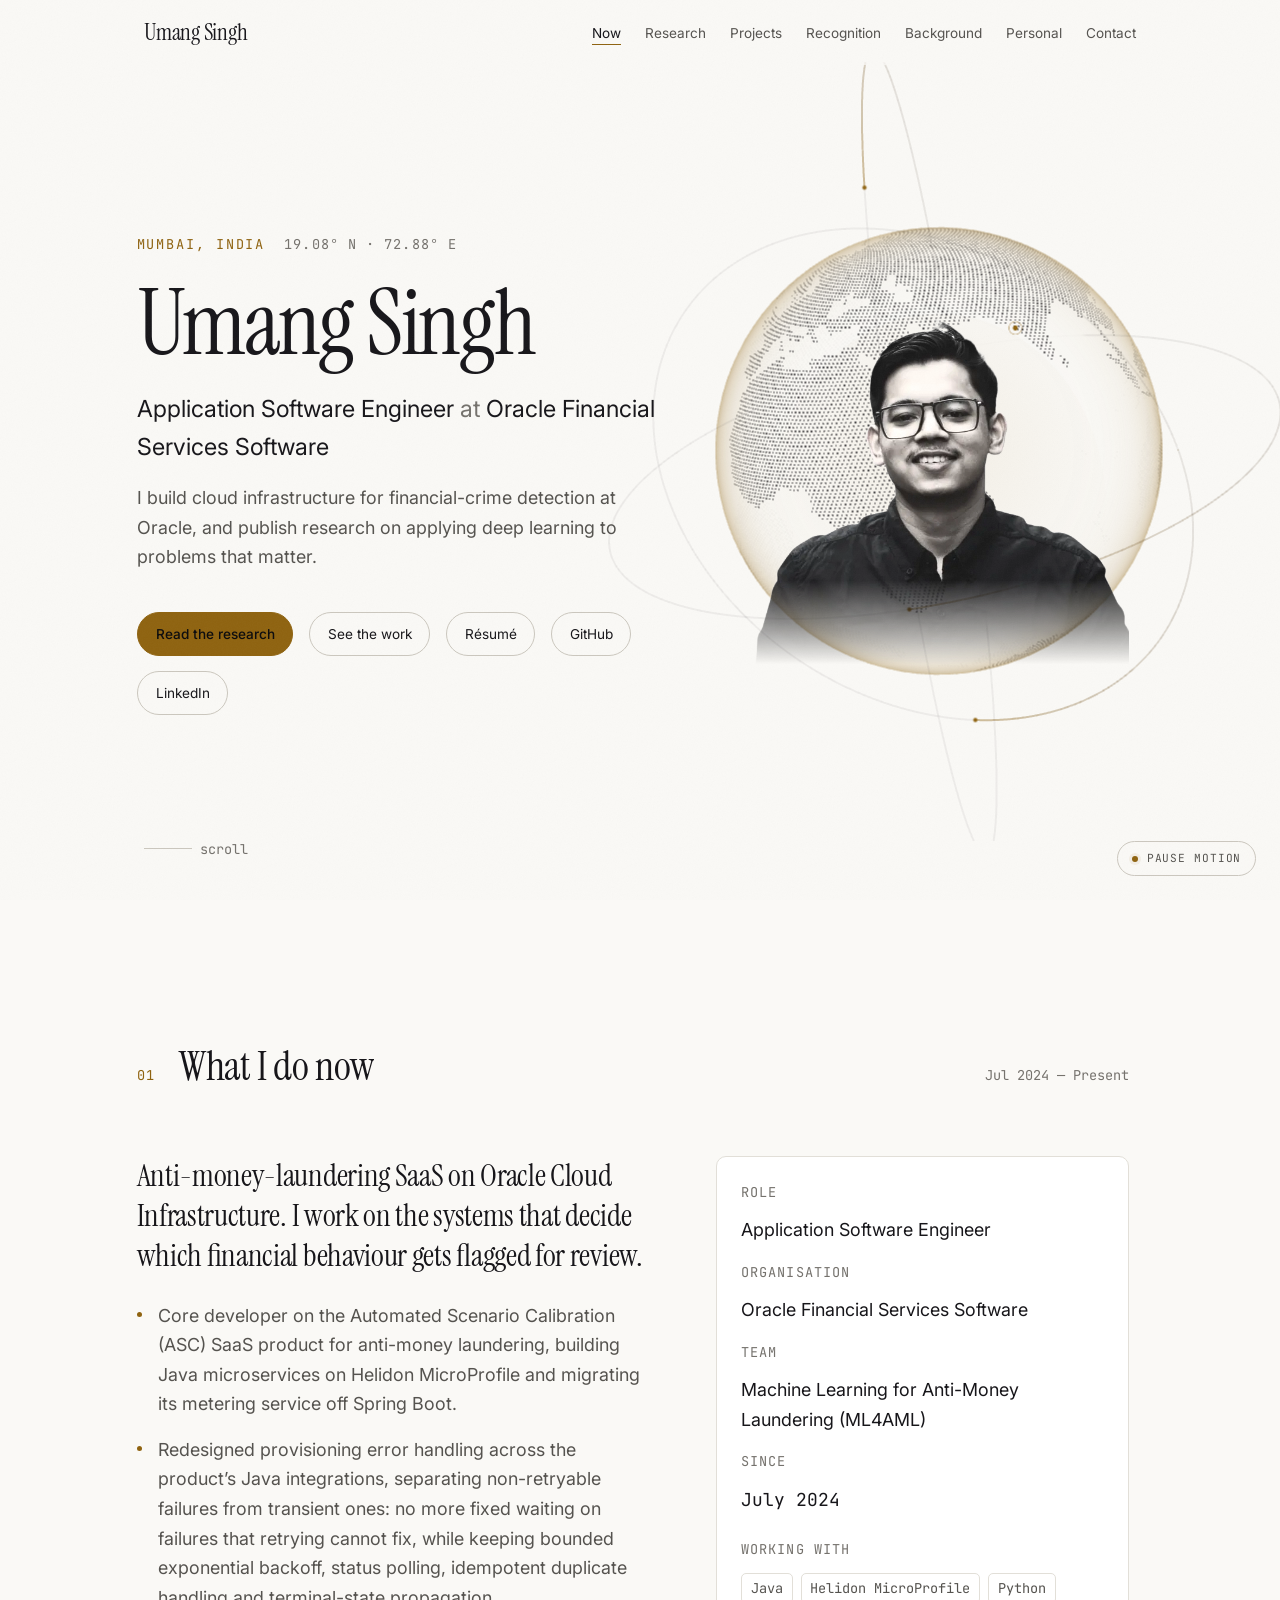
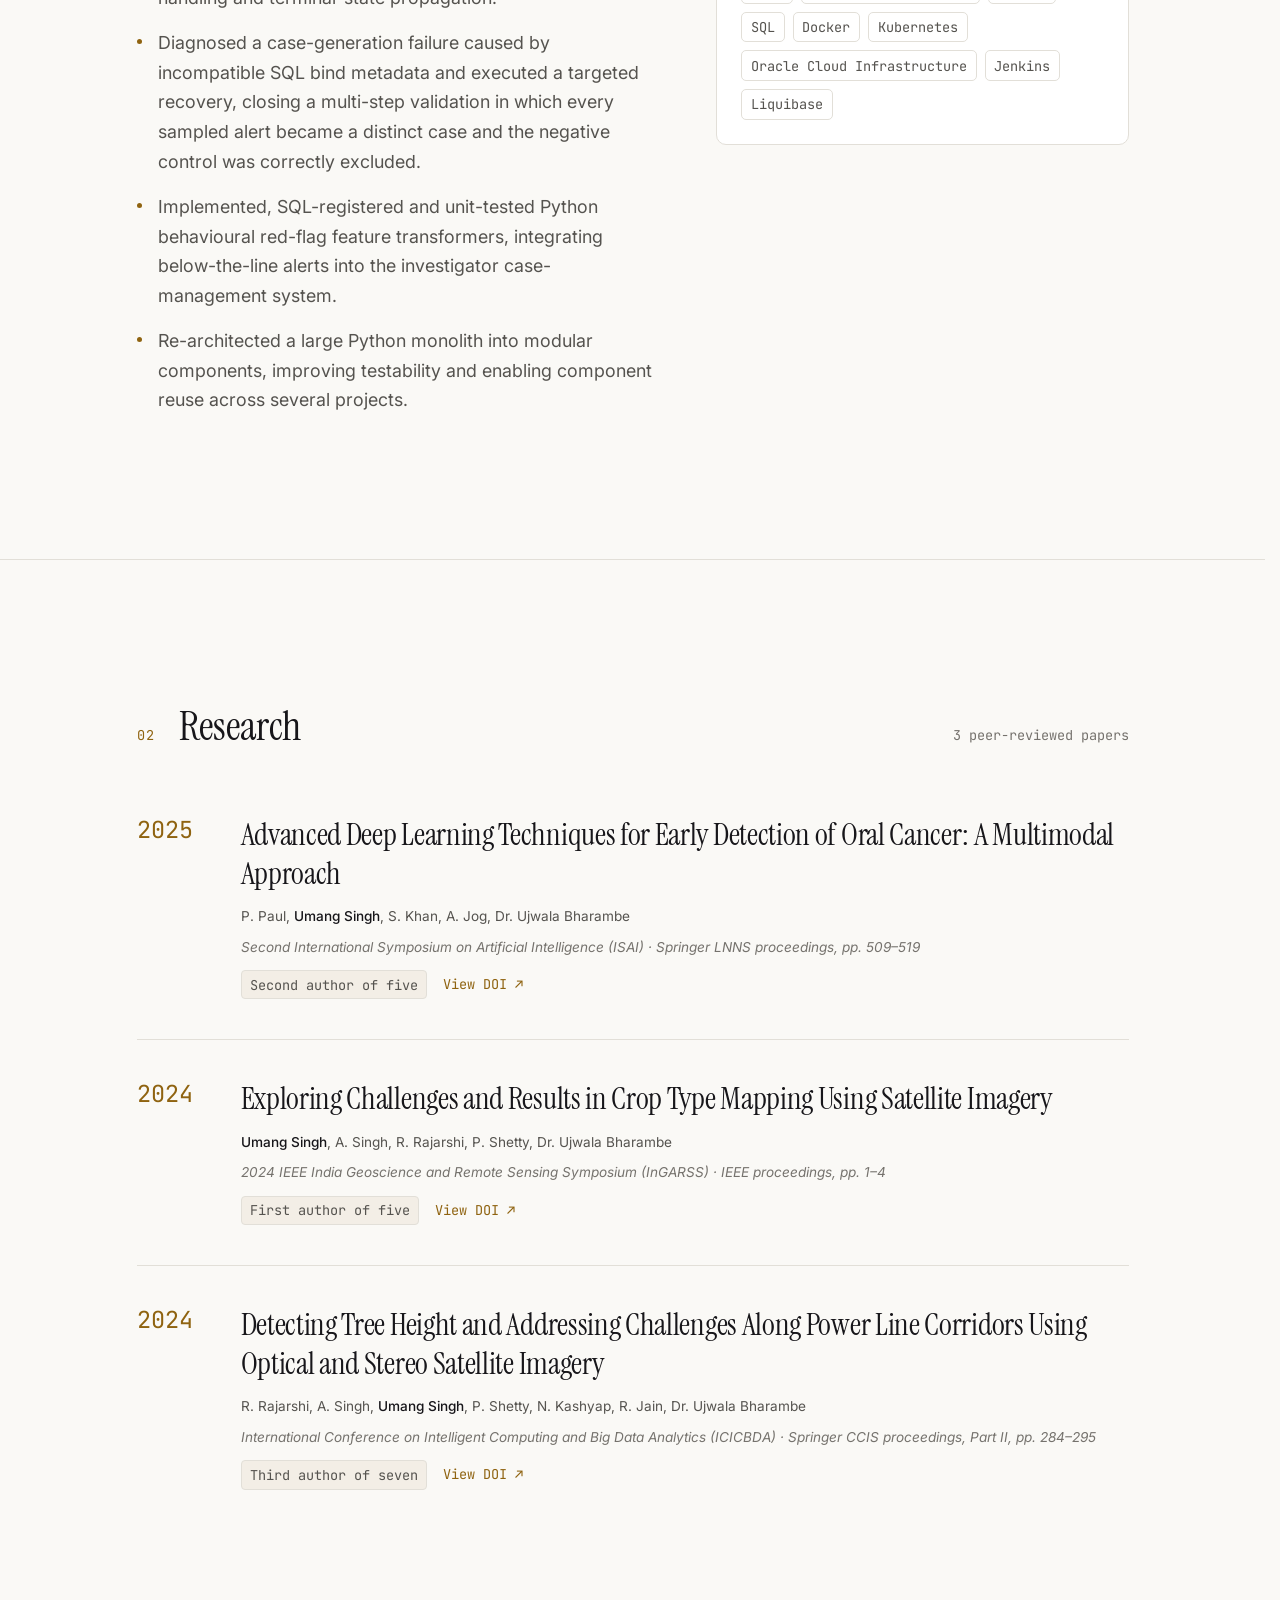
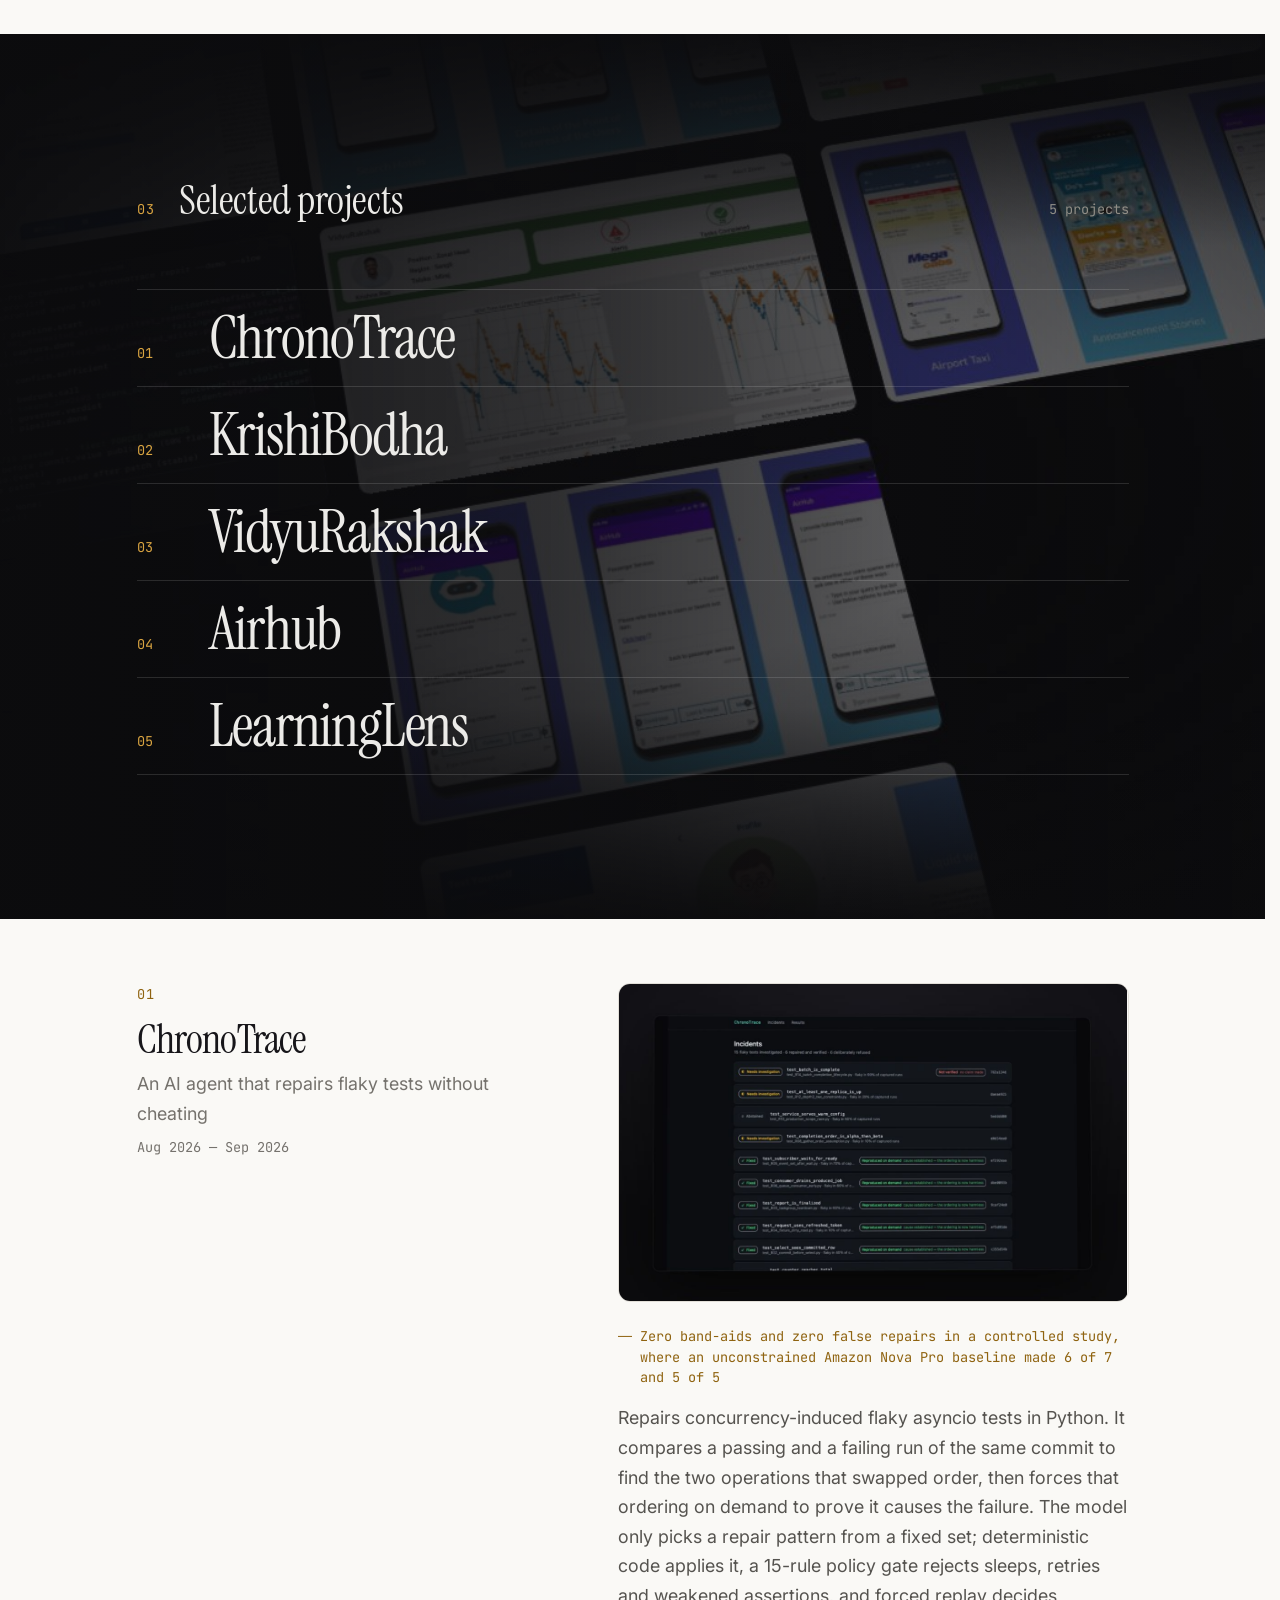
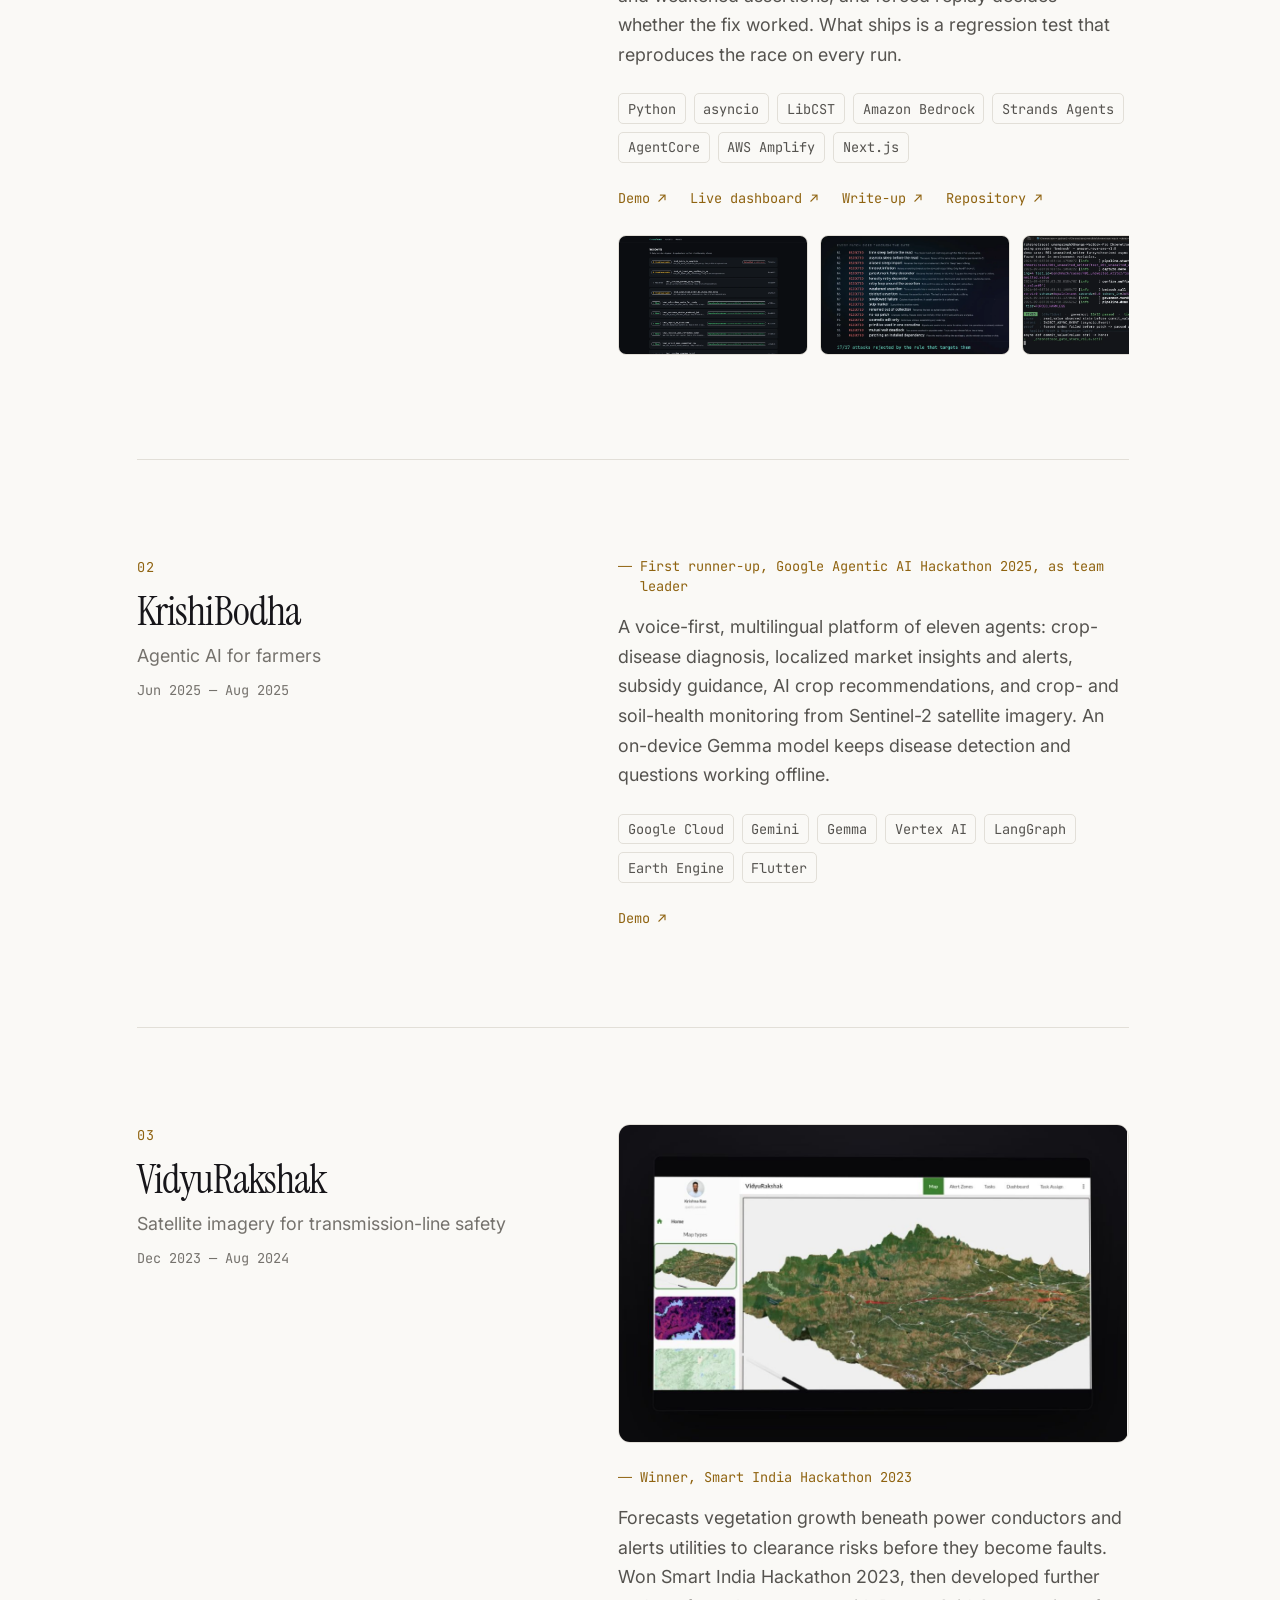
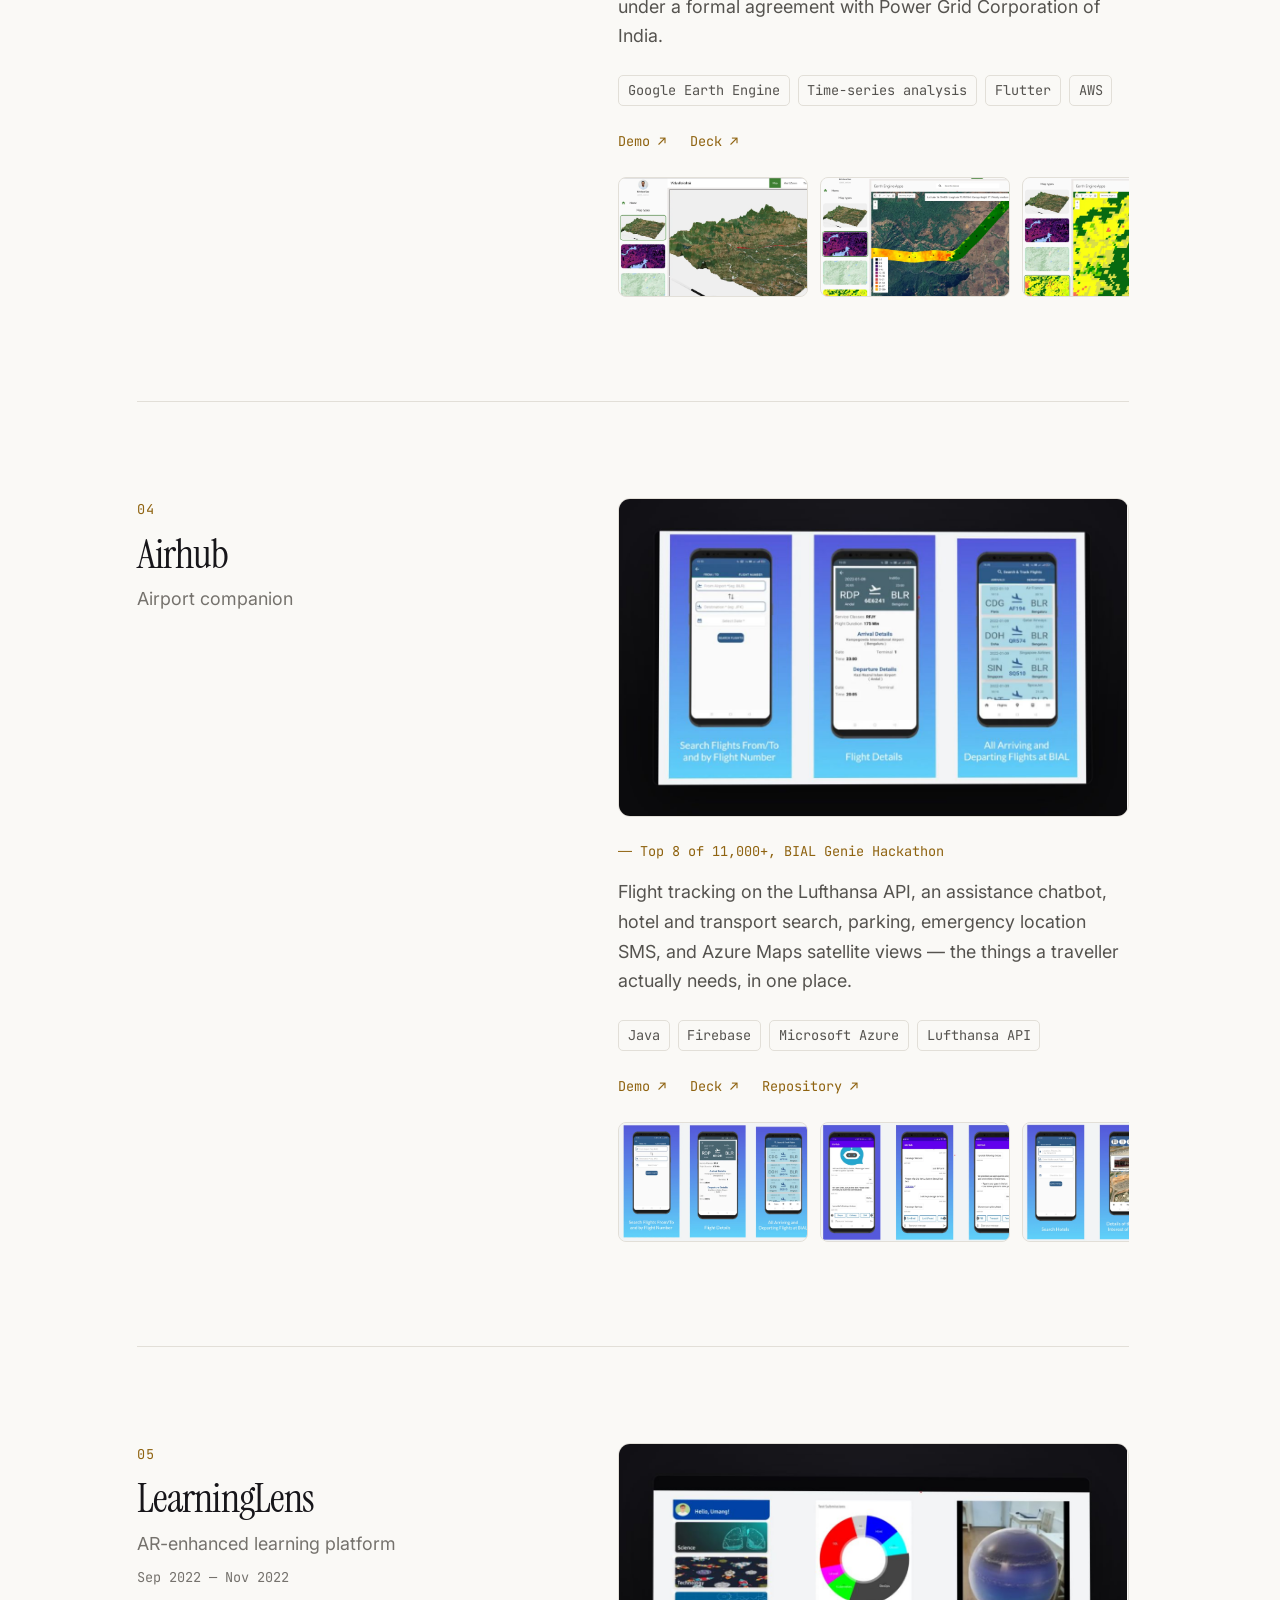
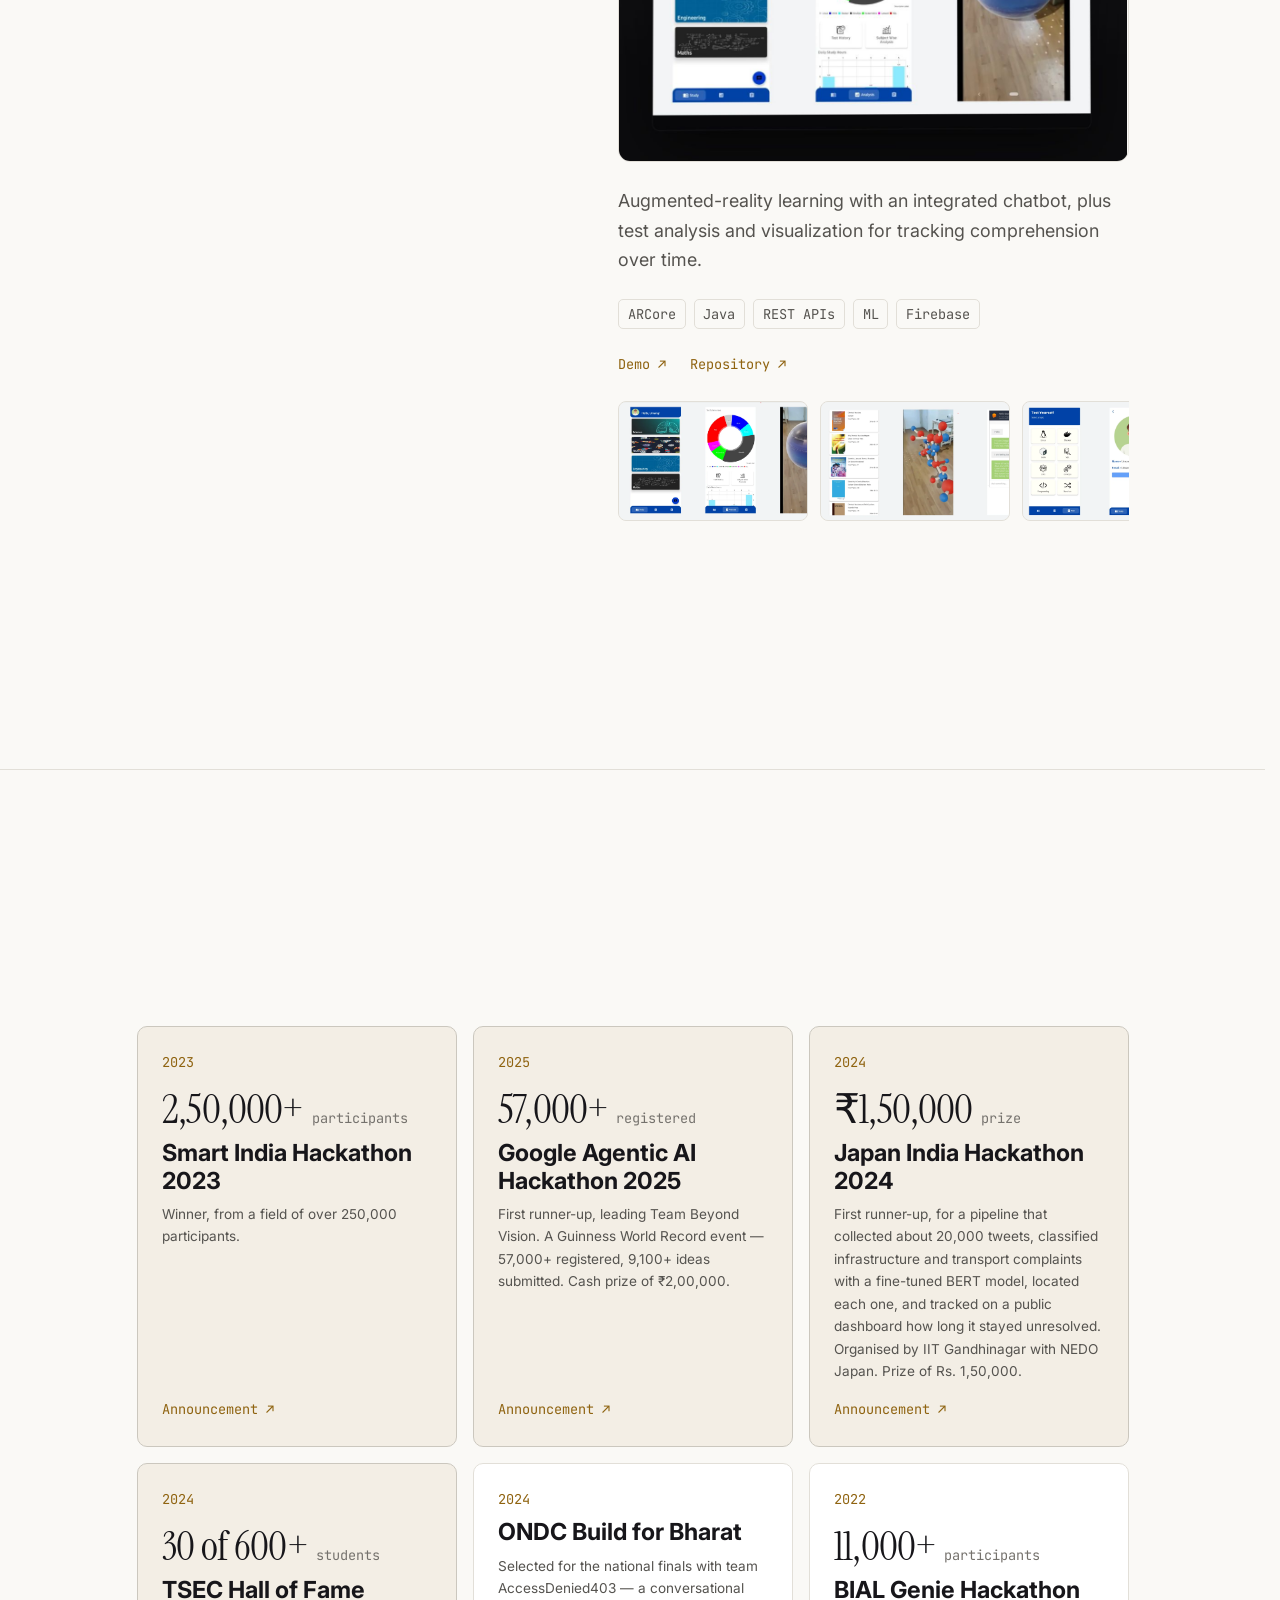
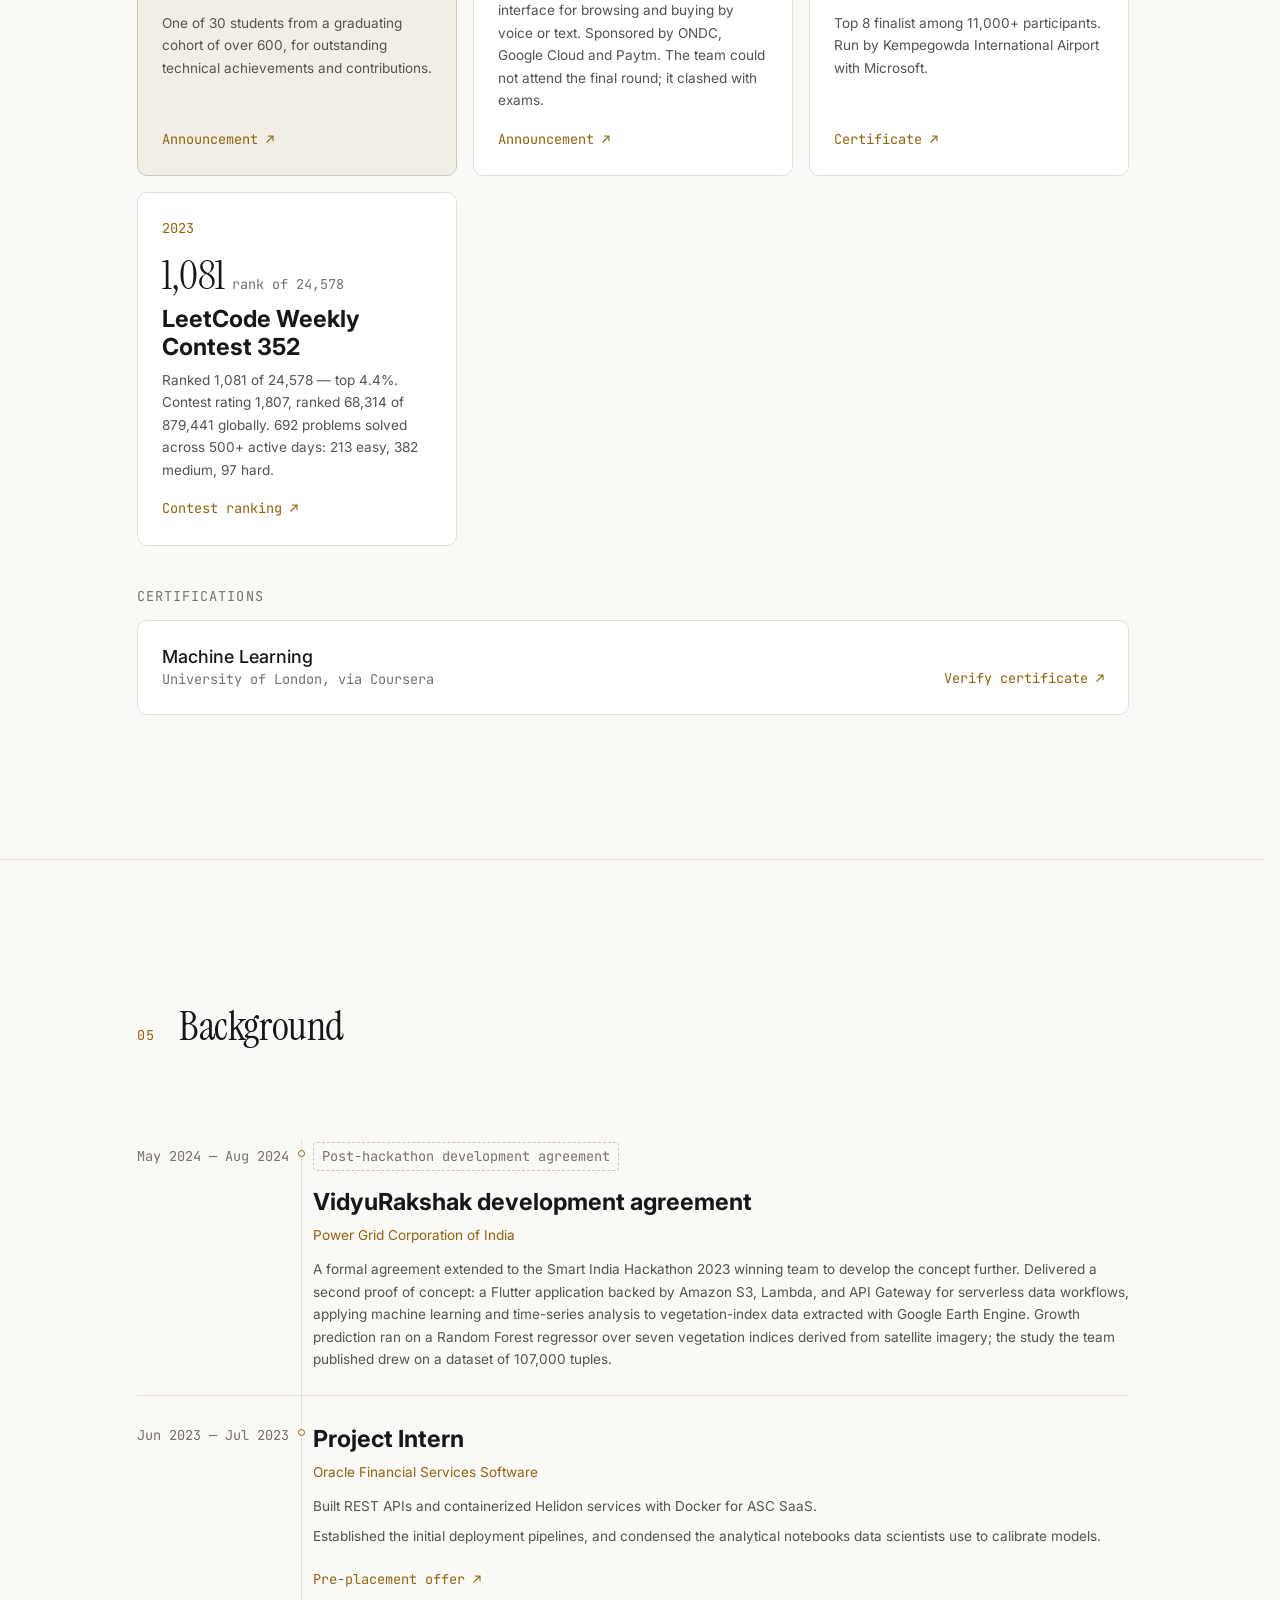
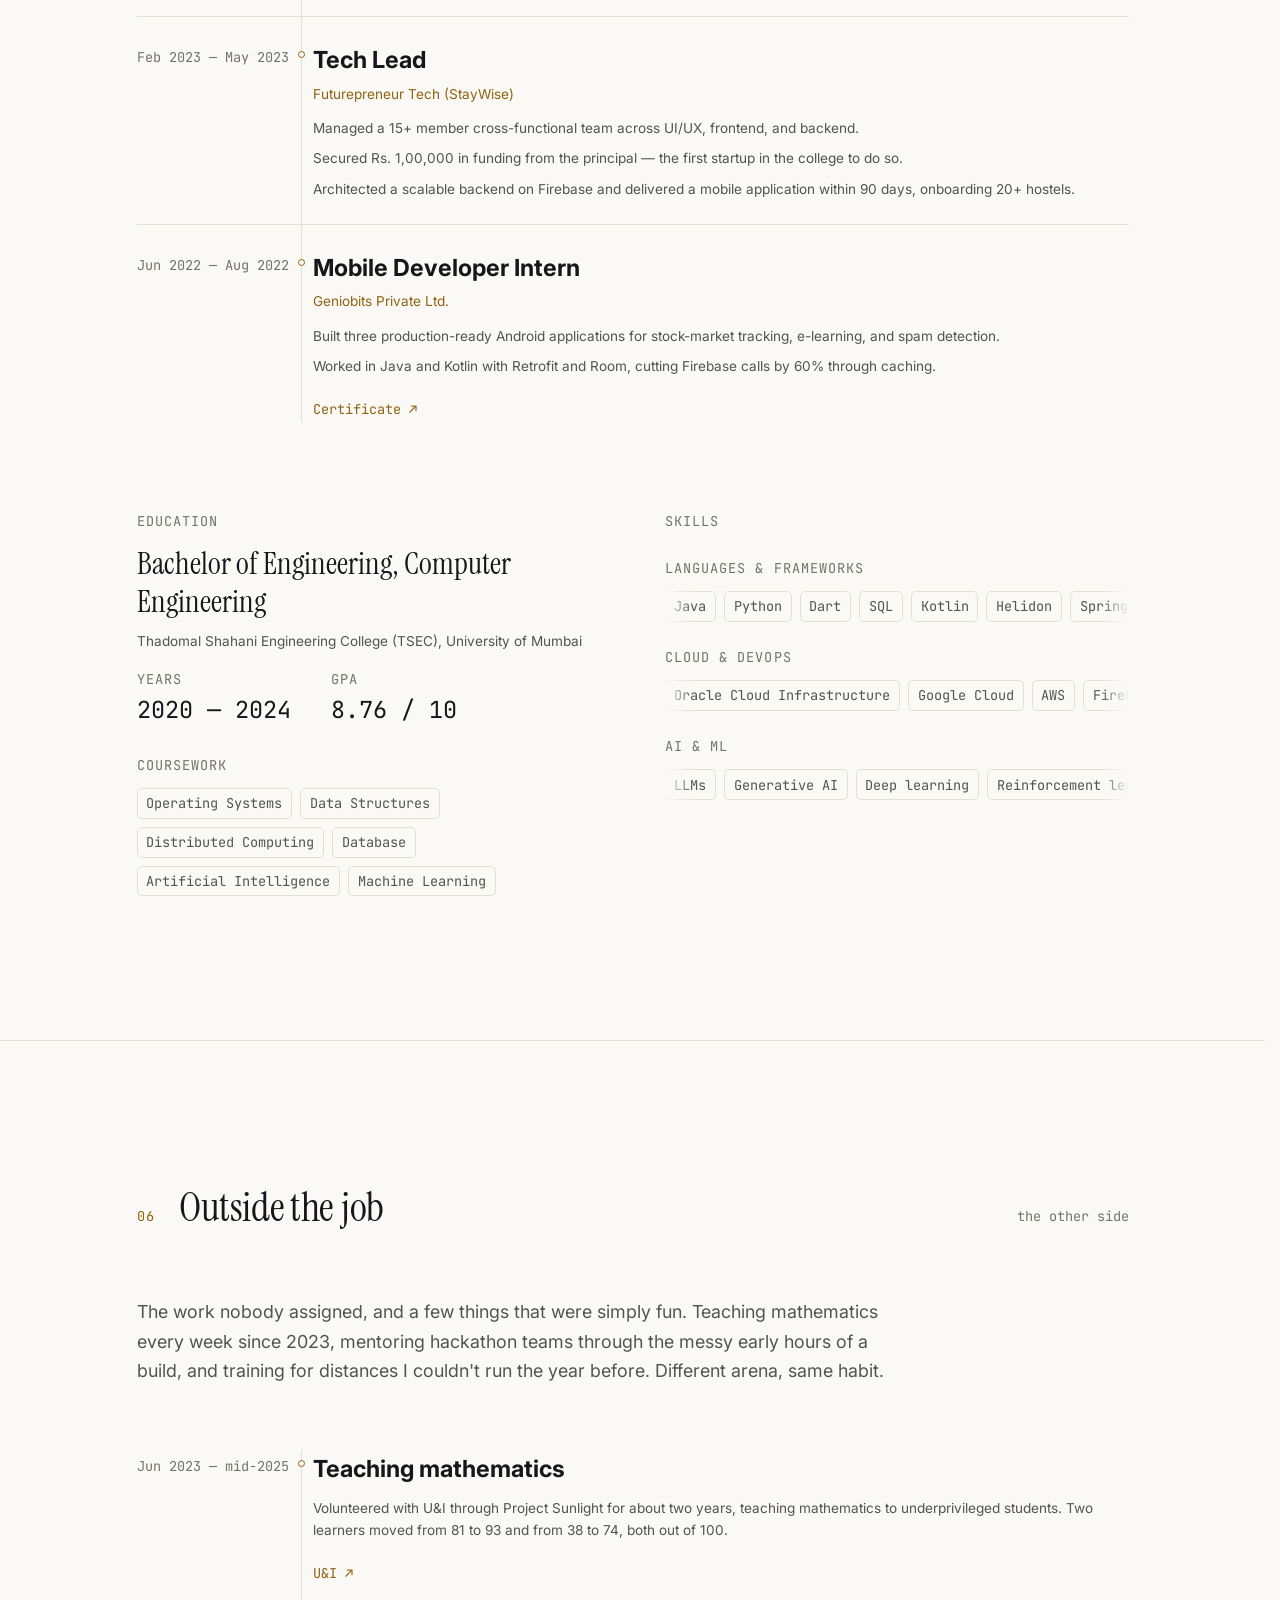
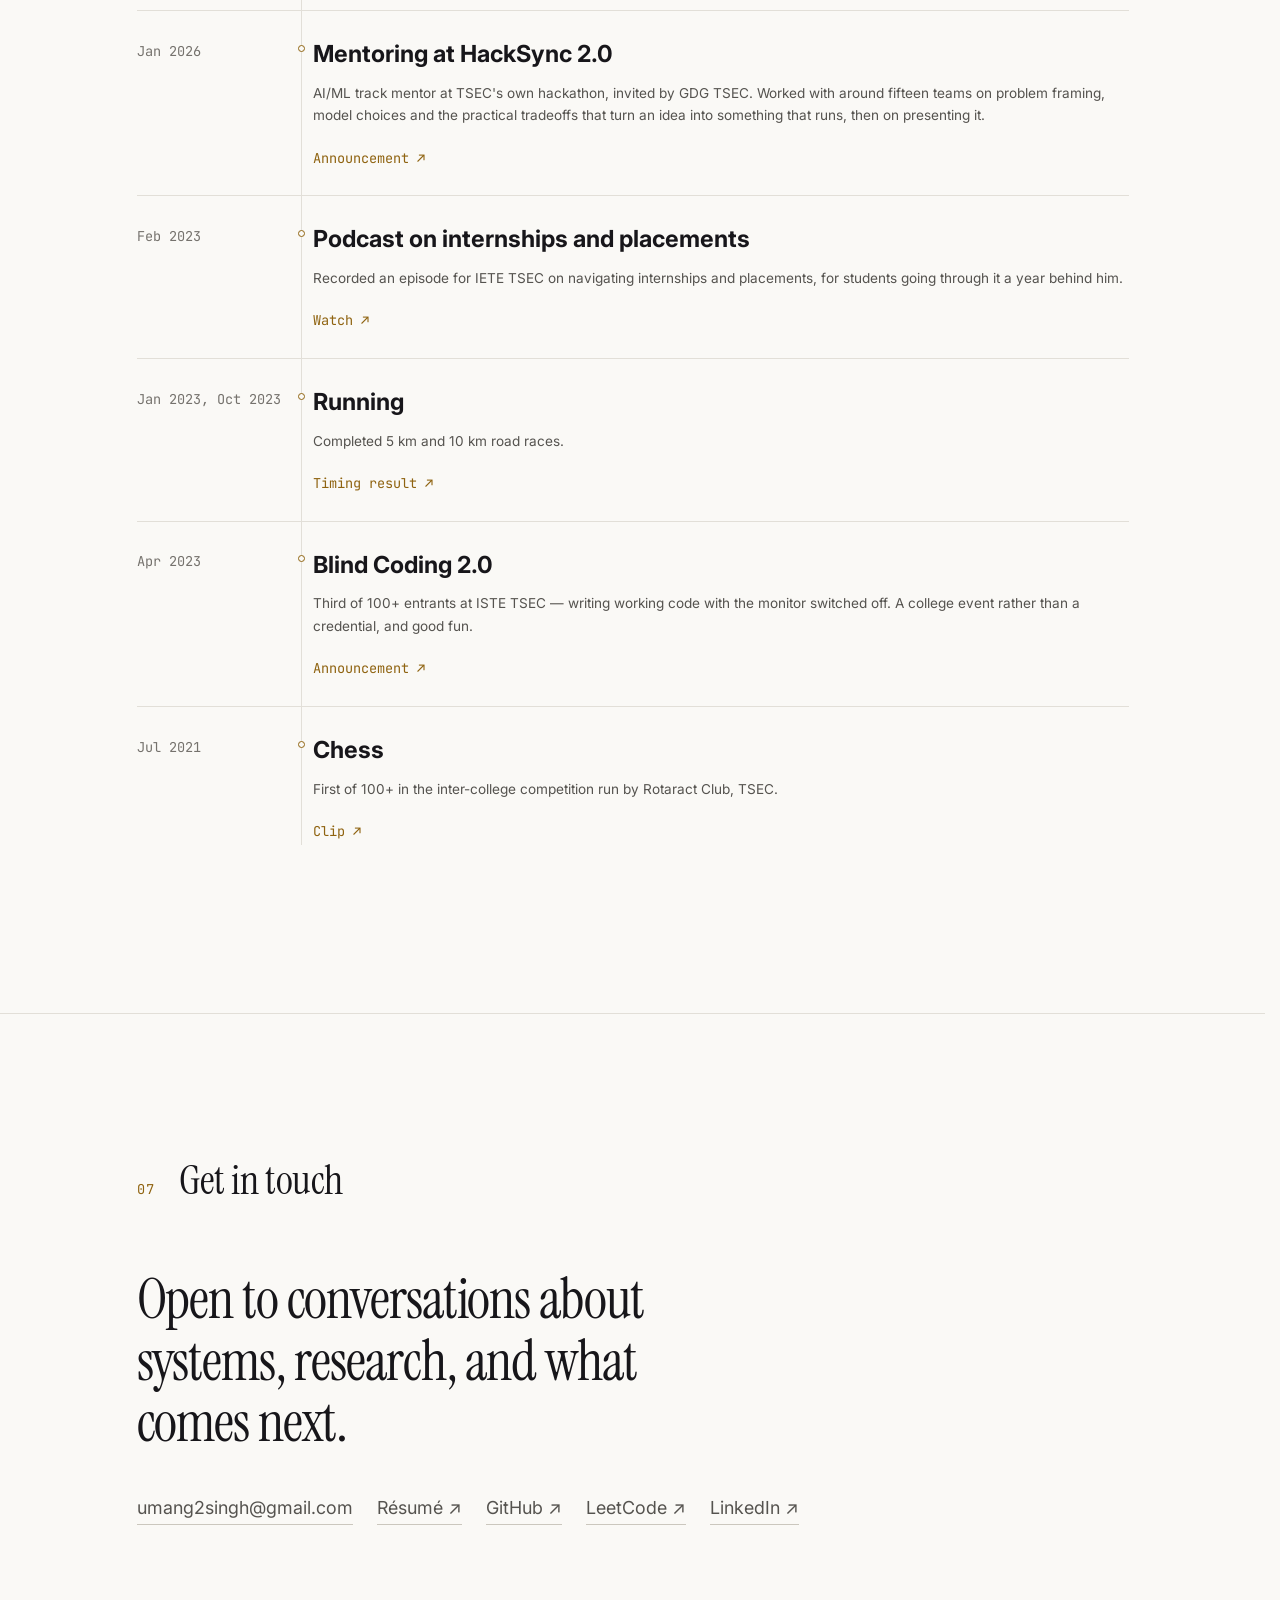
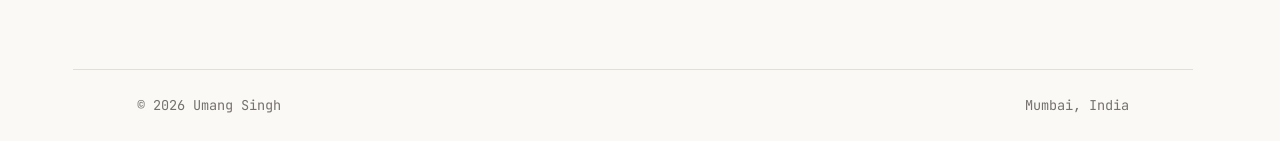
==== index.html @ eea06f1c "Fix ONDC hackathon evidence link Points at the teammate's LinkedIn post confirming the finalist resu" ====
<!doctype html>
<html lang="en">
  <head>
    <meta charset="UTF-8" />
    <meta name="viewport" content="width=device-width, initial-scale=1.0" />
    <link rel="icon" type="image/svg+xml" href="/favicon.svg" />
    <link rel="apple-touch-icon" href="/apple-touch-icon.png" />
    <link rel="preload" as="image" href="/portrait.webp" fetchpriority="high" />
    <meta name="theme-color" content="#0b0b0d" media="(prefers-color-scheme: dark)" />
    <meta name="theme-color" content="#faf9f6" media="(prefers-color-scheme: light)" />

    <title>Umang Singh — Application Software Engineer, Oracle</title>
    <meta
      name="description"
      content="Umang Singh is an Application Software Engineer at Oracle Financial Services Software, building anti-money-laundering SaaS on Oracle Cloud Infrastructure, with three peer-reviewed publications in deep learning and satellite imagery."
    />
    <link rel="canonical" href="https://umang3172.github.io/" />

    <!-- Open Graph -->
    <meta property="og:type" content="profile" />
    <meta property="og:title" content="Umang Singh — Application Software Engineer, Oracle" />
    <meta
      property="og:description"
      content="Cloud infrastructure for financial-crime detection at Oracle. Three peer-reviewed publications. Smart India Hackathon 2023 winner."
    />
    <meta property="og:url" content="https://umang3172.github.io/" />
    <meta property="profile:first_name" content="Umang" />
    <meta property="profile:last_name" content="Singh" />

    <!--
      Preview image. A purpose-built 1200x630 card at the 1.91:1 ratio the
      wide format expects — composed as SVG, rasterised, and re-encoded to
      50 KB. Replaces the square portrait, which was a stopgap after this
      declared `summary_large_image` with no image at all.
    -->
    <meta property="og:image" content="https://umang3172.github.io/og-card.jpg" />
    <meta property="og:image:width" content="1200" />
    <meta property="og:image:height" content="630" />
    <meta property="og:image:alt" content="Umang Singh — Application Software Engineer at Oracle Financial Services Software" />
    <meta name="twitter:card" content="summary_large_image" />
    <meta name="twitter:image" content="https://umang3172.github.io/og-card.jpg" />

    <link rel="preconnect" href="https://fonts.googleapis.com" />
    <link rel="preconnect" href="https://fonts.gstatic.com" crossorigin />
    <link
      href="https://fonts.googleapis.com/css2?family=Instrument+Serif:ital@0;1&family=Inter:wght@400;500;600&family=JetBrains+Mono:wght@400;500&display=swap"
      rel="stylesheet"
    />

    <!--
      Structured data. This is the part the old Flutter build could not have:
      CanvasKit paints text into a canvas, so a crawler saw an empty shell.
      Here the facts are in the DOM and described to search engines explicitly.
      Every value below is derived from core/profile.md.
    -->
    <script type="application/ld+json">
      {
        "@context": "https://schema.org",
        "@type": "Person",
        "name": "Umang Singh",
        "url": "https://umang3172.github.io/",
        "jobTitle": "Application Software Engineer",
        "email": "mailto:umang2singh@gmail.com",
        "worksFor": {
          "@type": "Organization",
          "name": "Oracle Financial Services Software"
        },
        "alumniOf": {
          "@type": "CollegeOrUniversity",
          "name": "Thadomal Shahani Engineering College, University of Mumbai"
        },
        "address": {
          "@type": "PostalAddress",
          "addressLocality": "Mumbai",
          "addressCountry": "IN"
        },
        "sameAs": [
          "https://github.com/Umang3172",
          "https://www.linkedin.com/in/umang2001/"
        ],
        "knowsAbout": [
          "Cloud infrastructure",
          "Kubernetes",
          "Anti-money laundering systems",
          "Deep learning",
          "Satellite imagery analysis"
        ]
      }
    </script>

    <!--
      Cloudflare Web Analytics. Cookieless, collects no personal data, and so
      needs no consent banner. Reports pageviews, referrers, paths, countries,
      devices and Core Web Vitals — never who visited, because nothing
      legitimate does.

      The token is public by design: it sits in page source and only identifies
      which site a pageview belongs to. It grants no account access.

      Dashboard: dash.cloudflare.com -> Analytics & Logs -> Web Analytics
    -->
    <script
      type="module"
      src="https://static.cloudflareinsights.com/beacon.min.js"
      data-cf-beacon='{"token": "6cdd7b9f3900493287152ae047d2429b"}'
    ></script>
    <script type="module" crossorigin src="/assets/index-DhBs2Jmi.js"></script>
    <link rel="modulepreload" crossorigin href="/assets/rolldown-runtime-CbXtAM7H.js">
    <link rel="modulepreload" crossorigin href="/assets/motion-b7H1NMUL.js">
    <link rel="modulepreload" crossorigin href="/assets/react-DuQ67bkh.js">
    <link rel="modulepreload" crossorigin href="/assets/gsap-DWxn8li7.js">
    <link rel="stylesheet" crossorigin href="/assets/index-Bp4eO2a8.css">
  </head>
  <body>
    <div id="root"></div>
  </body>
</html>
---- assets/index-Bp4eO2a8.css ----
@font-face{font-family:Instrument Serif Fallback;src:local(Georgia),local(Times New Roman),local(Times);size-adjust:77.1%}@font-face{font-family:Inter Fallback;src:local(Helvetica Neue),local(Helvetica);size-adjust:104.8%}@font-face{font-family:Inter Fallback;src:local(Arial),local(Liberation Sans);size-adjust:105.7%}:root{--font-display:"Instrument Serif", "Instrument Serif Fallback", ui-serif, Georgia, serif;--font-body:"Inter", "Inter Fallback", -apple-system, BlinkMacSystemFont, "Segoe UI", sans-serif;--font-mono:"JetBrains Mono", ui-monospace, "SF Mono", Menlo, monospace;--step--1:clamp(.79rem, .77rem + .11vw, .85rem);--step-0:clamp(1rem, .96rem + .2vw, 1.12rem);--step-1:clamp(1.25rem, 1.18rem + .36vw, 1.5rem);--step-2:clamp(1.56rem, 1.44rem + .62vw, 2rem);--step-3:clamp(1.95rem, 1.74rem + 1.05vw, 2.66rem);--step-4:clamp(2.44rem, 2.09rem + 1.73vw, 3.55rem);--step-5:clamp(3.05rem, 2.5rem + 2.75vw, 4.74rem);--space-2xs:.5rem;--space-xs:.75rem;--space-s:1rem;--space-m:1.5rem;--space-l:2.5rem;--space-xl:4rem;--space-2xl:6rem;--space-3xl:9rem;--measure:68ch;--page-max:1120px;--gutter:clamp(1.25rem, 5vw, 4rem);--ease-out:cubic-bezier(.16, 1, .3, 1);--ease-in-out:cubic-bezier(.65, 0, .35, 1);--dur-fast:.18s;--dur-mid:.42s;--dur-slow:.9s;--bg:#0b0b0d;--bg-raised:#131317;--bg-sunken:#08080a;--text:#ecebe8;--text-dim:#a3a19c;--text-faint:#828079;--line:#26262b;--line-strong:#3a3a41;--accent:#d9a441;--accent-dim:#8a6a2c;--accent-wash:#d9a44114}@media (prefers-color-scheme:light){:root{--bg:#faf9f6;--bg-raised:#fff;--bg-sunken:#f1efea;--text:#17161a;--text-dim:#55534f;--text-faint:#75726d;--line:#e2dfd8;--line-strong:#cbc7be;--accent:#8f6310;--accent-dim:#b99548;--accent-wash:#9a6b1212}}*,:before,:after{box-sizing:border-box}*{margin:0}html{-webkit-text-size-adjust:100%;scroll-behavior:smooth;scrollbar-gutter:stable;overflow-x:clip}body{background:var(--bg);color:var(--text);font-family:var(--font-body);font-size:var(--step-0);-webkit-font-smoothing:antialiased;-moz-osx-font-smoothing:grayscale;font-feature-settings:"kern" 1, "liga" 1, "calt" 1;line-height:1.65}img,svg{max-width:100%;display:block}a{color:inherit;text-decoration:none}ul,ol{padding:0;list-style:none}button{font:inherit;color:inherit;cursor:pointer;background:0 0;border:none}:focus-visible{outline:2px solid var(--accent);outline-offset:3px;border-radius:2px}::selection{background:var(--accent);color:var(--bg)}html.lenis,html.lenis body{height:auto}.lenis.lenis-smooth{scroll-behavior:auto!important}.lenis.lenis-stopped{overflow:hidden}@media (prefers-reduced-motion:reduce){html{scroll-behavior:auto}*,:before,:after{scroll-behavior:auto!important;transition-duration:.01ms!important;animation-duration:.01ms!important;animation-iteration-count:1!important}}.sr-only{clip-path:inset(50%);white-space:nowrap;border:0;width:1px;height:1px;margin:-1px;padding:0;position:absolute;overflow:hidden}.split-word{clip-path:inset(-.35em 0 0);padding-bottom:.06em;display:inline-block}.split-word>span{will-change:transform;display:inline-block}.marquee{width:100%;min-width:0;overflow:hidden;-webkit-mask-image:linear-gradient(90deg,#0000,#000 6% 94%,#0000);mask-image:linear-gradient(90deg,#0000,#000 6% 94%,#0000)}.marquee-track{width:max-content;animation:linear infinite marquee;display:flex}.marquee:hover .marquee-track{animation-play-state:paused}.marquee-group{gap:var(--space-2xs);padding-right:var(--space-2xs);flex-shrink:0;display:flex}@keyframes marquee{0%{transform:translate(0,0)}to{transform:translate(-50%)}}.shell{width:100%;max-width:var(--page-max);padding-inline:var(--gutter);margin-inline:auto}.section{padding-block:var(--space-3xl);position:relative}.section+.section{border-top:1px solid var(--line)}.section-head{align-items:baseline;gap:var(--space-m);margin-bottom:var(--space-xl);flex-wrap:wrap;display:flex}.section-index{font-family:var(--font-mono);font-size:var(--step--1);color:var(--accent);letter-spacing:.08em;flex-shrink:0}.section-title{font-family:var(--font-display);font-size:var(--step-3);letter-spacing:-.01em;font-weight:400;line-height:1.1}.section-note{font-size:var(--step--1);color:var(--text-faint);font-family:var(--font-mono);margin-left:auto}.prose{max-width:var(--measure);color:var(--text-dim)}.skip-link{left:var(--gutter);z-index:100;background:var(--accent);color:var(--bg);padding:var(--space-2xs) var(--space-s);font-size:var(--step--1);transition:top var(--dur-fast) var(--ease-out);border-radius:4px;position:absolute;top:-100px}.skip-link:focus{top:var(--space-s)}.nav{inset-inline:0;z-index:50;-webkit-backdrop-filter:blur(14px);background:color-mix(in srgb, var(--bg) 78%, transparent);transition:border-color var(--dur-mid) var(--ease-out), background var(--dur-mid) var(--ease-out);border-bottom:1px solid #0000;position:fixed;top:0}.nav[data-scrolled=true]{border-bottom-color:var(--line)}.nav-inner{justify-content:space-between;align-items:center;gap:var(--space-m);height:64px;display:flex}.nav-mark{font-family:var(--font-display);font-size:var(--step-1);letter-spacing:-.01em;white-space:nowrap}.nav-links{gap:var(--space-m);align-items:center;display:flex}.nav-link{font-size:var(--step--1);color:var(--text-dim);transition:color var(--dur-fast) var(--ease-out);white-space:nowrap;padding-block:4px;position:relative}.nav-link:after{content:"";background:var(--accent);transform-origin:0;height:1px;transition:transform var(--dur-mid) var(--ease-out);position:absolute;bottom:0;left:0;right:0;transform:scaleX(0)}.nav-link:hover{color:var(--text)}.nav-link:hover:after,.nav-link[aria-current=true]:after{transform:scaleX(1)}.nav-link[aria-current=true]{color:var(--text)}.nav-toggle{font-family:var(--font-mono);font-size:var(--step--1);color:var(--text-dim);border:1px solid var(--line-strong);transition:border-color var(--dur-fast) var(--ease-out), color var(--dur-fast) var(--ease-out);border-radius:999px;padding:.35rem .85rem;display:none}.nav-toggle:hover{border-color:var(--accent);color:var(--text)}.nav-panel{border-top:1px solid var(--line);background:var(--bg);padding:var(--space-s) var(--gutter) var(--space-m)}.nav-panel ul{gap:var(--space-2xs);display:grid}.nav-panel-link{padding:var(--space-2xs) 0;font-size:var(--step-1);color:var(--text-dim);border-bottom:1px solid var(--line);display:block}.nav-panel-link[aria-current=true]{color:var(--accent)}@media (width<=720px){.nav-links{display:none}.nav-toggle{display:inline-block}}@media (width>=721px){.nav-panel{display:none}}.hero{min-height:100svh;padding-block:var(--space-3xl) var(--space-2xl);flex-direction:column;justify-content:center;display:flex;position:relative}.hero-grid{gap:var(--space-xl);grid-template-columns:minmax(0,1.15fr) minmax(0,.85fr);align-items:center;width:100%;display:grid}.hero-copy{min-width:0}.hero-portrait{justify-self:end;width:min(100%,380px);position:relative}.hero-portrait:before{content:"";background:radial-gradient(circle at 50% 40%, var(--accent-wash) 0%, transparent 70%);z-index:0;border-radius:50% 50% 46% 46%/55% 55% 45% 45%;position:absolute;inset:8% 6% 0}.hero-portrait img{z-index:1;filter:contrast(1.06)brightness(1.04);width:100%;height:auto;position:relative}@media (width<=860px){.hero-grid{gap:var(--space-m);grid-template-columns:1fr}.hero-portrait{width:min(46%,190px);margin-block:var(--space-m) var(--space-s);grid-row:1;justify-self:center}.hero{padding-block:calc(64px + var(--space-l)) var(--space-l)}}.hero-eyebrow{font-family:var(--font-mono);font-size:var(--step--1);color:var(--accent);letter-spacing:.14em;text-transform:uppercase;margin-bottom:var(--space-m);flex-wrap:wrap;gap:.35em 1.4em;display:flex}.hero-coords{color:var(--text-faint);letter-spacing:.08em}.hero-name{font-family:var(--font-display);letter-spacing:-.025em;margin-bottom:var(--space-m);font-size:clamp(3.1rem,1.5rem + 5.2vw,6.6rem);font-weight:400;line-height:.95}.hero-role{font-size:var(--step-1);color:var(--text);margin-bottom:var(--space-s)}.hero-role .at{color:var(--text-faint)}.hero-tagline{font-size:var(--step-0);color:var(--text-dim);max-width:54ch;margin-bottom:var(--space-l)}.hero-actions{gap:var(--space-s);flex-wrap:wrap;align-items:center;display:flex}.hero-scroll{bottom:var(--space-l);left:max(var(--gutter), calc(50vw - var(--page-max) / 2 + var(--gutter)));font-family:var(--font-mono);font-size:var(--step--1);color:var(--text-faint);align-items:center;gap:var(--space-2xs);display:flex;position:absolute}.hero-scroll .rule{background:var(--line-strong);width:48px;height:1px;display:block;position:relative;overflow:hidden}.hero-scroll .rule:after{content:"";background:var(--accent);animation:sweep 2.4s var(--ease-in-out) infinite;position:absolute;inset:0;transform:translate(-100%)}@keyframes sweep{0%{transform:translate(-100%)}55%{transform:translate(0)}to{transform:translate(100%)}}.btn{align-items:center;gap:var(--space-2xs);border:1px solid var(--line-strong);font-size:var(--step--1);color:var(--text);transition:border-color var(--dur-fast) var(--ease-out), background var(--dur-fast) var(--ease-out), transform var(--dur-fast) var(--ease-out);border-radius:999px;padding:.6rem 1.1rem;display:inline-flex}.btn:hover{border-color:var(--accent);background:var(--accent-wash);transform:translateY(-1px)}.btn-primary{background:var(--accent);border-color:var(--accent);color:#0b0b0d;font-weight:500}.btn-primary:hover{background:var(--accent);filter:brightness(1.08)}.now-grid{gap:var(--space-xl);grid-template-columns:minmax(0,1.25fr) minmax(0,1fr);align-items:start;display:grid}@media (width<=860px){.now-grid{gap:var(--space-l);grid-template-columns:1fr}}.now-summary{font-family:var(--font-display);font-size:var(--step-2);letter-spacing:-.01em;margin-bottom:var(--space-m);line-height:1.3}.point-list{gap:var(--space-s);display:grid}.point{gap:var(--space-s);color:var(--text-dim);font-size:var(--step-0);grid-template-columns:auto 1fr;display:grid}.point-bullet{background:var(--accent);border-radius:50%;flex-shrink:0;width:5px;height:5px;margin-top:.62em}.meta-card{border:1px solid var(--line);padding:var(--space-m);background:var(--bg-raised);border-radius:10px}.meta-label{font-family:var(--font-mono);font-size:var(--step--1);color:var(--text-faint);letter-spacing:.08em;text-transform:uppercase;margin-bottom:var(--space-xs)}.meta-period{font-family:var(--font-mono);font-size:var(--step-0);color:var(--text)}.tags{gap:var(--space-2xs);flex-wrap:wrap;display:flex}.tag{font-family:var(--font-mono);font-size:var(--step--1);color:var(--text-dim);border:1px solid var(--line);transition:border-color var(--dur-fast) var(--ease-out), color var(--dur-fast) var(--ease-out);border-radius:5px;padding:.2rem .55rem}.tag:hover{border-color:var(--accent-dim);color:var(--text)}.pub-list{gap:var(--space-l);display:grid}.pub{gap:var(--space-m);padding-bottom:var(--space-l);border-bottom:1px solid var(--line);grid-template-columns:5rem minmax(0,1fr);display:grid}.pub:last-child{border-bottom:none;padding-bottom:0}@media (width<=720px){.pub{gap:var(--space-xs);grid-template-columns:1fr}}.pub-year{font-family:var(--font-mono);font-size:var(--step-1);color:var(--accent);line-height:1.2}.pub-title{font-family:var(--font-display);font-size:var(--step-2);letter-spacing:-.01em;margin-bottom:var(--space-xs);font-weight:400;line-height:1.25}.pub-authors{font-size:var(--step--1);color:var(--text-dim);margin-bottom:var(--space-2xs)}.pub-authors strong{color:var(--text);font-weight:500}.pub-venue{font-size:var(--step--1);color:var(--text-faint);font-style:italic}.pub-foot{gap:var(--space-s);margin-top:var(--space-xs);flex-wrap:wrap;align-items:center;display:flex}.pub-position{font-family:var(--font-mono);font-size:var(--step--1);color:var(--text-dim);background:var(--accent-wash);border:1px solid var(--line);border-radius:4px;padding:.15rem .5rem}.doi-link{font-family:var(--font-mono);font-size:var(--step--1);color:var(--accent);transition:border-color var(--dur-fast) var(--ease-out);border-bottom:1px solid #0000}.doi-link:hover{border-bottom-color:var(--accent)}.project-list{gap:0;display:grid}.project{gap:var(--space-xl);padding-block:var(--space-2xl);border-bottom:1px solid var(--line);grid-template-columns:minmax(0,.9fr) minmax(0,1.1fr);align-items:start;display:grid}.project:first-child{padding-top:0}.project:last-child{border-bottom:none}.project>*,.now-grid>*,.pub>*,.tl-item>*{min-width:0}@media (width<=860px){.project{gap:var(--space-s);grid-template-columns:1fr}}.project-name{font-family:var(--font-display);font-size:var(--step-3);letter-spacing:-.02em;margin-bottom:var(--space-2xs);font-weight:400;line-height:1.05}.project-blurb{color:var(--text-faint);font-size:var(--step-0)}.project-period{font-family:var(--font-mono);font-size:var(--step--1);color:var(--text-faint);margin-top:var(--space-2xs)}.project-detail{color:var(--text-dim);margin-bottom:var(--space-m)}.project-context{align-items:baseline;gap:var(--space-2xs);font-family:var(--font-mono);font-size:var(--step--1);color:var(--accent);margin-bottom:var(--space-s);grid-template-columns:14px minmax(0,1fr);line-height:1.5;display:grid}.project-context:before{content:"";background:var(--accent);height:1px;transform:translateY(-.3em)}.timeline{gap:0;display:grid;position:relative}.tl-item{gap:var(--space-m);padding-block:var(--space-m);border-bottom:1px solid var(--line);grid-template-columns:9.5rem minmax(0,1fr);display:grid}.tl-item:last-child{border-bottom:none}@media (width<=720px){.tl-item{gap:var(--space-2xs);grid-template-columns:1fr}}.tl-period{font-family:var(--font-mono);font-size:var(--step--1);color:var(--text-faint);padding-top:.35em}.tl-role{font-size:var(--step-1);margin-bottom:.1em}.tl-org{font-size:var(--step--1);color:var(--accent);margin-bottom:var(--space-xs)}.tl-points{gap:var(--space-2xs);color:var(--text-dim);font-size:var(--step--1);display:grid}.tl-kind{font-family:var(--font-mono);font-size:var(--step--1);color:var(--text-faint);border:1px dashed var(--line-strong);margin-bottom:var(--space-xs);border-radius:4px;padding:.15rem .5rem;display:inline-block}.award-grid{gap:var(--space-s);grid-template-columns:repeat(auto-fill,minmax(min(100%,260px),1fr));display:grid}.award{border:1px solid var(--line);padding:var(--space-m);background:var(--bg-raised);gap:var(--space-2xs);transition:border-color var(--dur-mid) var(--ease-out), transform var(--dur-mid) var(--ease-out);will-change:transform;border-radius:10px;flex-direction:column;display:flex}.award:hover{border-color:var(--accent-dim);transform:translateY(-2px)}.award[data-weight=major]{border-color:var(--line-strong);background:var(--accent-wash)}.award-year{font-family:var(--font-mono);font-size:var(--step--1);color:var(--accent)}.award-title{font-size:var(--step-1);line-height:1.2}.award-detail{font-size:var(--step--1);color:var(--text-dim)}.award-evidence{padding-top:var(--space-2xs);font-family:var(--font-mono);font-size:var(--step--1);color:var(--accent);transition:border-color var(--dur-fast) var(--ease-out);border-bottom:1px solid #0000;align-self:flex-start;margin-top:auto}.award-evidence:hover{border-bottom-color:var(--accent)}.certs{margin-top:var(--space-l)}.certs ul{gap:var(--space-s);display:grid}.cert{justify-content:space-between;align-items:center;gap:var(--space-m);border:1px solid var(--line);padding:var(--space-m);background:var(--bg-raised);border-radius:10px;flex-wrap:wrap;display:flex}.cert-title{font-size:var(--step-0);font-weight:500;line-height:1.3}.cert-issuer{font-size:var(--step--1);color:var(--text-faint);font-family:var(--font-mono)}.edu-grid{gap:var(--space-xl);grid-template-columns:minmax(0,1fr) minmax(0,1fr);display:grid}.edu-grid>*{min-width:0}@media (width<=860px){.edu-grid{gap:var(--space-l);grid-template-columns:1fr}}.edu-degree{font-family:var(--font-display);font-size:var(--step-2);margin-bottom:var(--space-2xs);font-weight:400;line-height:1.25}.edu-inst{color:var(--text-dim);font-size:var(--step--1);margin-bottom:var(--space-s)}.edu-facts{gap:var(--space-l);margin-bottom:var(--space-m);flex-wrap:wrap;display:flex}.edu-fact-label{font-family:var(--font-mono);font-size:var(--step--1);color:var(--text-faint);text-transform:uppercase;letter-spacing:.08em}.edu-fact-value{font-family:var(--font-mono);font-size:var(--step-1);color:var(--text)}.skill-group{margin-bottom:var(--space-m)}.skill-group:last-child{margin-bottom:0}.skill-group-name{font-family:var(--font-mono);font-size:var(--step--1);color:var(--text-faint);text-transform:uppercase;letter-spacing:.08em;margin-bottom:var(--space-xs)}.contact{text-align:left}.contact-line{font-family:var(--font-display);font-size:var(--step-4);letter-spacing:-.02em;margin-bottom:var(--space-l);max-width:22ch;font-weight:400;line-height:1.1}.contact-links{gap:var(--space-m);flex-wrap:wrap;display:flex}.contact-link{align-items:center;gap:var(--space-2xs);font-size:var(--step-0);color:var(--text-dim);border-bottom:1px solid var(--line-strong);transition:color var(--dur-fast) var(--ease-out), border-color var(--dur-fast) var(--ease-out);padding-bottom:2px;display:inline-flex}.contact-link:hover{color:var(--accent);border-bottom-color:var(--accent)}.footer{border-top:1px solid var(--line);padding-block:var(--space-m);justify-content:space-between;gap:var(--space-s);font-family:var(--font-mono);font-size:var(--step--1);color:var(--text-faint);flex-wrap:wrap;display:flex}.progress{transform-origin:0;background:var(--accent);z-index:60;width:100%;height:2px;position:fixed;top:0;left:0}@media (width>=1600px){:root{--page-max:1320px;--gutter:5rem}.hero-portrait{width:min(100%,440px)}}@media (width>=2200px){:root{--page-max:1520px;--step-0:1.19rem;--step-5:5.6rem}}@media (hover:none){.marquee:hover .marquee-track{animation-play-state:running}.award:hover{transform:none}}.intro{z-index:200;background:var(--bg-sunken);justify-content:center;align-items:center;gap:var(--space-m);flex-direction:column;display:flex;position:fixed;inset:0}.intro-inner{font-family:var(--font-display);font-size:var(--step-4);letter-spacing:-.02em;line-height:1;display:flex;overflow:hidden}.intro-inner>span{white-space:pre;will-change:transform;display:inline-block}.intro-rule{background:var(--accent);transform-origin:0;width:min(46vw,320px);height:1px}.award-figure{align-items:baseline;gap:var(--space-2xs);margin-block:var(--space-2xs) 0;flex-wrap:wrap;display:flex}.countup{font-family:var(--font-display);font-size:var(--step-3);color:var(--text);font-variant-numeric:tabular-nums;letter-spacing:-.02em;line-height:1}.award-figure-label{font-family:var(--font-mono);font-size:var(--step--1);color:var(--text-faint)}.award{position:relative;overflow:hidden}.award:after{content:"";pointer-events:none;opacity:0;transition:opacity var(--dur-mid) var(--ease-out);background:radial-gradient(260px circle at var(--mx,50%) var(--my,50%), color-mix(in srgb, var(--accent) 13%, transparent), transparent 65%);position:absolute;inset:0}.award:hover:after{opacity:1}@media (hover:none){.award:after{display:none}}.project-links{gap:var(--space-m);margin-top:var(--space-s);flex-wrap:wrap;display:flex}.gallery{gap:var(--space-xs);margin-top:var(--space-m);padding-bottom:var(--space-2xs);scroll-snap-type:x mandatory;scrollbar-width:thin;grid-auto-columns:minmax(190px,1fr);grid-auto-flow:column;display:grid;overflow-x:auto}.gallery>li{scroll-snap-align:start}.gallery-thumb{border:1px solid var(--line);background:var(--bg-sunken);cursor:zoom-in;width:100%;transition:border-color var(--dur-fast) var(--ease-out), transform var(--dur-fast) var(--ease-out);border-radius:8px;padding:0;display:block;overflow:hidden}.gallery-thumb:hover{border-color:var(--accent-dim);transform:translateY(-2px)}.gallery-thumb img{object-fit:cover;object-position:top left;width:100%;height:118px;display:block}.lightbox{z-index:150;background:color-mix(in srgb, var(--bg-sunken) 94%, transparent);-webkit-backdrop-filter:blur(6px);cursor:zoom-out;place-items:center;padding:clamp(1rem,5vw,4rem);display:grid;position:fixed;inset:0}.lightbox img{object-fit:contain;border:1px solid var(--line);cursor:default;border-radius:8px;max-width:100%;max-height:78vh}.lightbox-close{top:var(--space-m);right:var(--space-m);font-family:var(--font-mono);font-size:var(--step--1);color:var(--text-dim);border:1px solid var(--line-strong);border-radius:999px;padding:.35rem .85rem;position:absolute}.lightbox-close:hover{color:var(--text);border-color:var(--accent)}.lightbox-nav{bottom:var(--space-l);align-items:center;gap:var(--space-m);font-family:var(--font-mono);font-size:var(--step--1);color:var(--text-dim);cursor:default;display:flex;position:absolute}.lightbox-nav button{border:1px solid var(--line-strong);width:34px;height:34px;color:var(--text);border-radius:50%}.lightbox-nav button:hover{border-color:var(--accent)}.globe{aspect-ratio:1;z-index:0;pointer-events:none;opacity:0;width:205%;transition:opacity 1.8s var(--ease-out);position:absolute;top:44%;left:50%;transform:translate(-50%,-50%)}.globe.is-ready{opacity:1}.globe>canvas{width:100%;height:100%;display:block}.hero-portrait img{-webkit-mask-image:linear-gradient(#000 78%,#0000 100%);mask-image:linear-gradient(#000 78%,#0000 100%)}.section--projects{padding-top:0}.section+.section--projects{border-top:0}.reel-band{--text:#ecebe8;--text-dim:#b3b1ac;--text-faint:#908e87;--accent:#d9a441;--line:#ffffff21;isolation:isolate;color:var(--text);min-height:min(92svh,62rem);padding-block:var(--space-3xl);margin-bottom:var(--space-xl);background:#0b0b0d;align-items:center;display:flex;position:relative;overflow:hidden}.reel-band>.shell{position:relative}.reel-band-video{object-fit:cover;z-index:-2;opacity:.6;width:100%;height:100%;position:absolute;inset:0}.reel-band-shade{z-index:-1;background:linear-gradient(90deg,#0b0b0df2 0%,#0b0b0dbd 44%,#0b0b0d33 100%),linear-gradient(#0b0b0de6 0%,#0000 24% 76%,#0b0b0deb 100%);position:absolute;inset:0}.reel-index{border-top:1px solid var(--line)}.reel-index>li{border-bottom:1px solid var(--line)}.reel-index-link{align-items:baseline;gap:var(--space-m);grid-template-columns:3rem auto minmax(0,1fr);padding-block:clamp(.75rem,1.4vw,1.15rem);display:grid}.reel-index-num{font-family:var(--font-mono);font-size:var(--step--1);color:var(--accent)}.reel-index-name{font-family:var(--font-display);letter-spacing:-.02em;transition:transform var(--dur-mid) var(--ease-out), color var(--dur-fast) var(--ease-out);font-size:clamp(2.1rem,1.2rem + 3.2vw,4.4rem);line-height:1}.reel-index-blurb{text-align:right;font-size:var(--step--1);color:var(--text-dim);opacity:0;transition:opacity var(--dur-mid) var(--ease-out), transform var(--dur-mid) var(--ease-out);justify-self:end;transform:translate(-10px)}.reel-index-link:hover .reel-index-name,.reel-index-link:focus-visible .reel-index-name{color:var(--accent);transform:translate(.3em)}.reel-index-link:hover .reel-index-blurb,.reel-index-link:focus-visible .reel-index-blurb{opacity:1;transform:none}@media (hover:none),(width<=720px){.reel-index-link{grid-template-columns:2.2rem minmax(0,1fr);row-gap:.25rem}.reel-index-blurb{text-align:left;opacity:1;grid-column:2;justify-self:start;transform:none}}.project-aside{top:calc(64px + var(--space-l));position:sticky}@media (width<=860px){.project-aside{position:static}}.project-num{font-family:var(--font-mono);font-size:var(--step--1);letter-spacing:.08em;color:var(--accent);margin-bottom:var(--space-xs);display:block}.project-name{scroll-margin-top:calc(64px + var(--space-l))}.project-media{aspect-ratio:16/10;border:1px solid var(--line);margin-bottom:var(--space-m);background:#0b0b0d;border-radius:12px;overflow:hidden}.project-video{object-fit:cover;width:100%;height:100%;display:block}.timeline{--rail-x:calc(9.5rem + var(--space-m) / 2)}.timeline:before,.timeline-rail{content:"";top:var(--space-m);bottom:var(--space-m);left:var(--rail-x);width:1px;position:absolute}.timeline:before{background:var(--line)}.timeline-rail{background:var(--accent);transform-origin:top;display:block}.tl-item{position:relative}.tl-item:before{content:"";left:calc(var(--rail-x) - 3px);top:calc(var(--space-m) + .55em);background:var(--bg);border:1px solid var(--accent);border-radius:50%;width:7px;height:7px;position:absolute}@media (width<=720px){.timeline:before,.timeline-rail,.tl-item:before{display:none}}.motion-toggle{right:var(--space-m);bottom:var(--space-m);z-index:60;font-family:var(--font-mono);letter-spacing:.08em;text-transform:uppercase;color:var(--text-dim);border:1px solid var(--line-strong);background:color-mix(in srgb, var(--bg) 72%, transparent);-webkit-backdrop-filter:blur(10px);backdrop-filter:blur(10px);transition:color var(--dur-fast) var(--ease-out), border-color var(--dur-fast) var(--ease-out);border-radius:999px;align-items:center;gap:.55rem;padding:.45rem .85rem;font-size:.7rem;display:inline-flex;position:fixed}.motion-toggle:hover{color:var(--text);border-color:var(--accent)}.motion-toggle-dot{background:var(--text-faint);border-radius:50%;width:6px;height:6px}.motion-toggle-dot[data-on=true]{background:var(--accent);box-shadow:0 0 0 3px var(--accent-wash)}[data-motion=paused] .marquee-track,[data-motion=paused] .hero-scroll .rule:after{animation-play-state:paused}body:after{content:"";z-index:100;pointer-events:none;opacity:.05;background-image:url("data:image/svg+xml,%3Csvg xmlns='http://www.w3.org/2000/svg' width='180' height='180'%3E%3Cfilter id='n'%3E%3CfeTurbulence type='fractalNoise' baseFrequency='0.8' numOctaves='3' stitchTiles='stitch'/%3E%3CfeColorMatrix type='saturate' values='0'/%3E%3C/filter%3E%3Crect width='100%25' height='100%25' filter='url(%23n)'/%3E%3C/svg%3E");position:fixed;inset:0}@media (prefers-color-scheme:light){body:after{opacity:.035}}
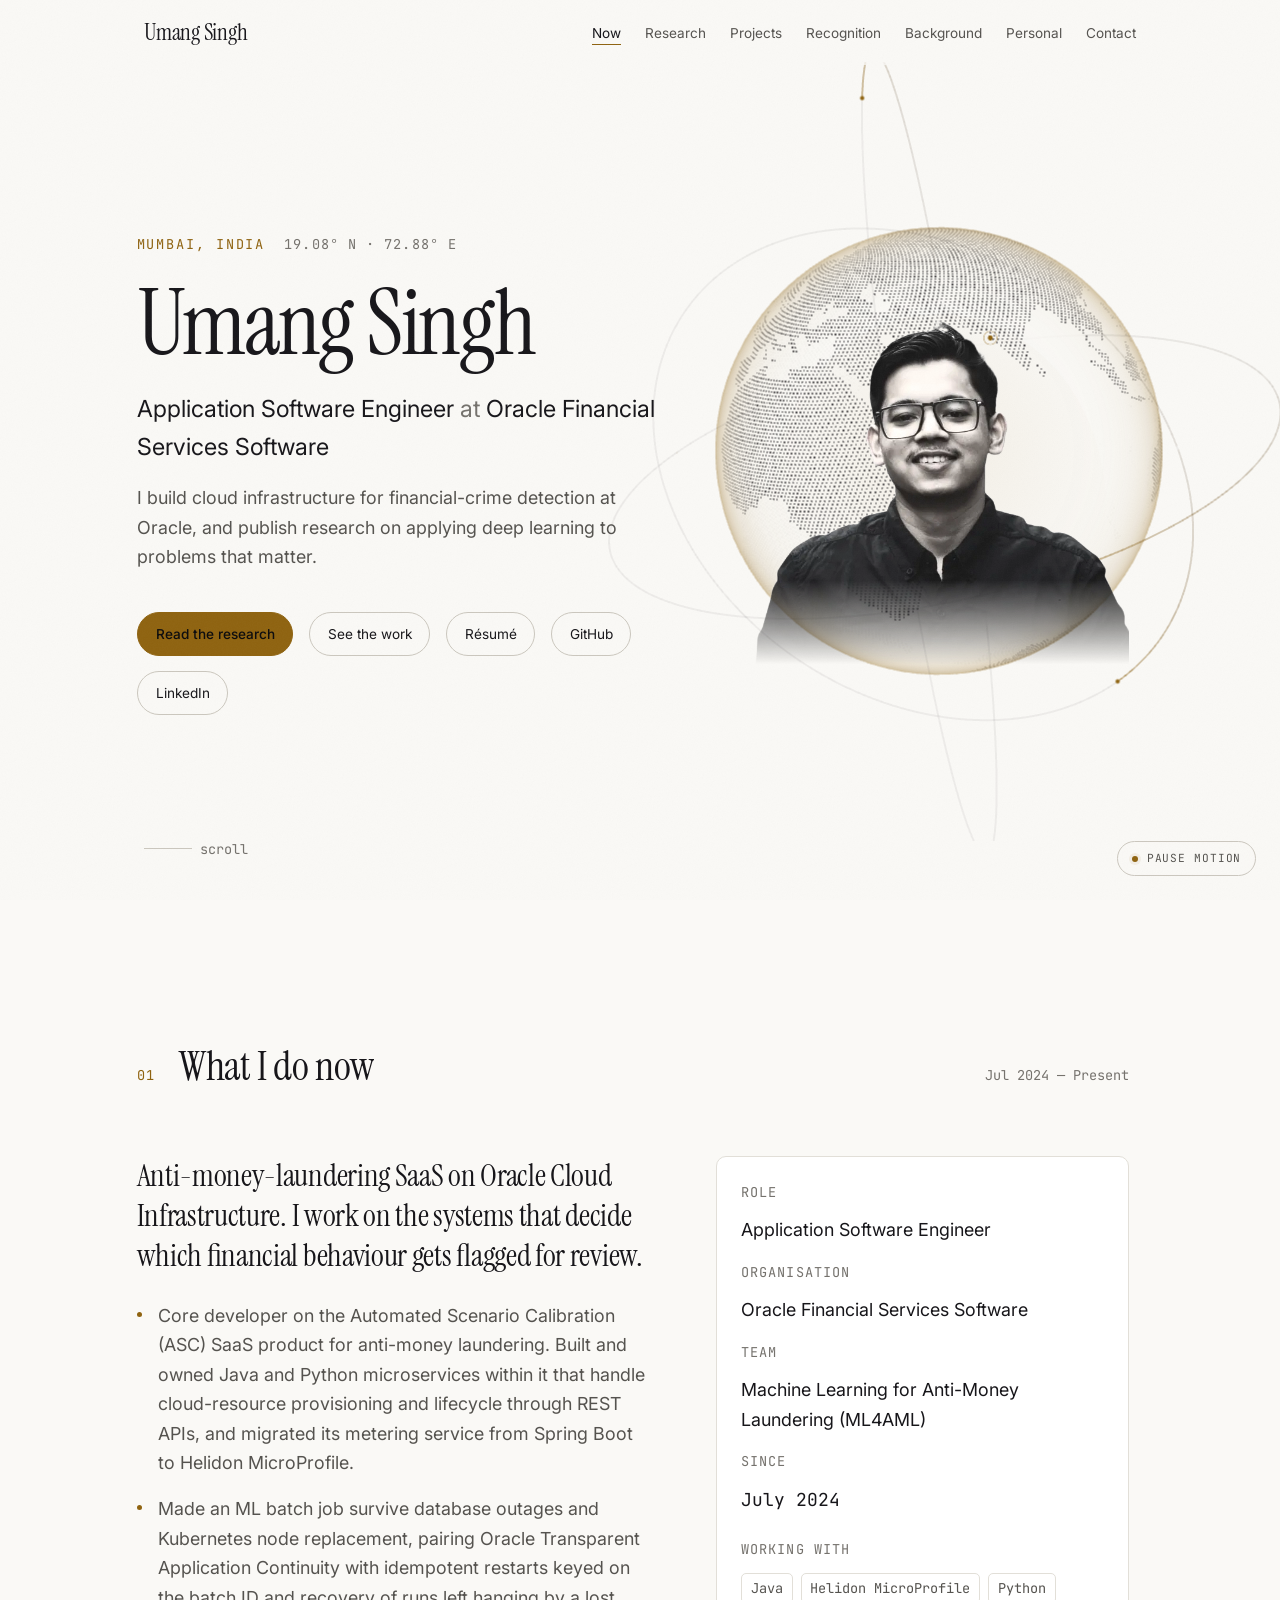
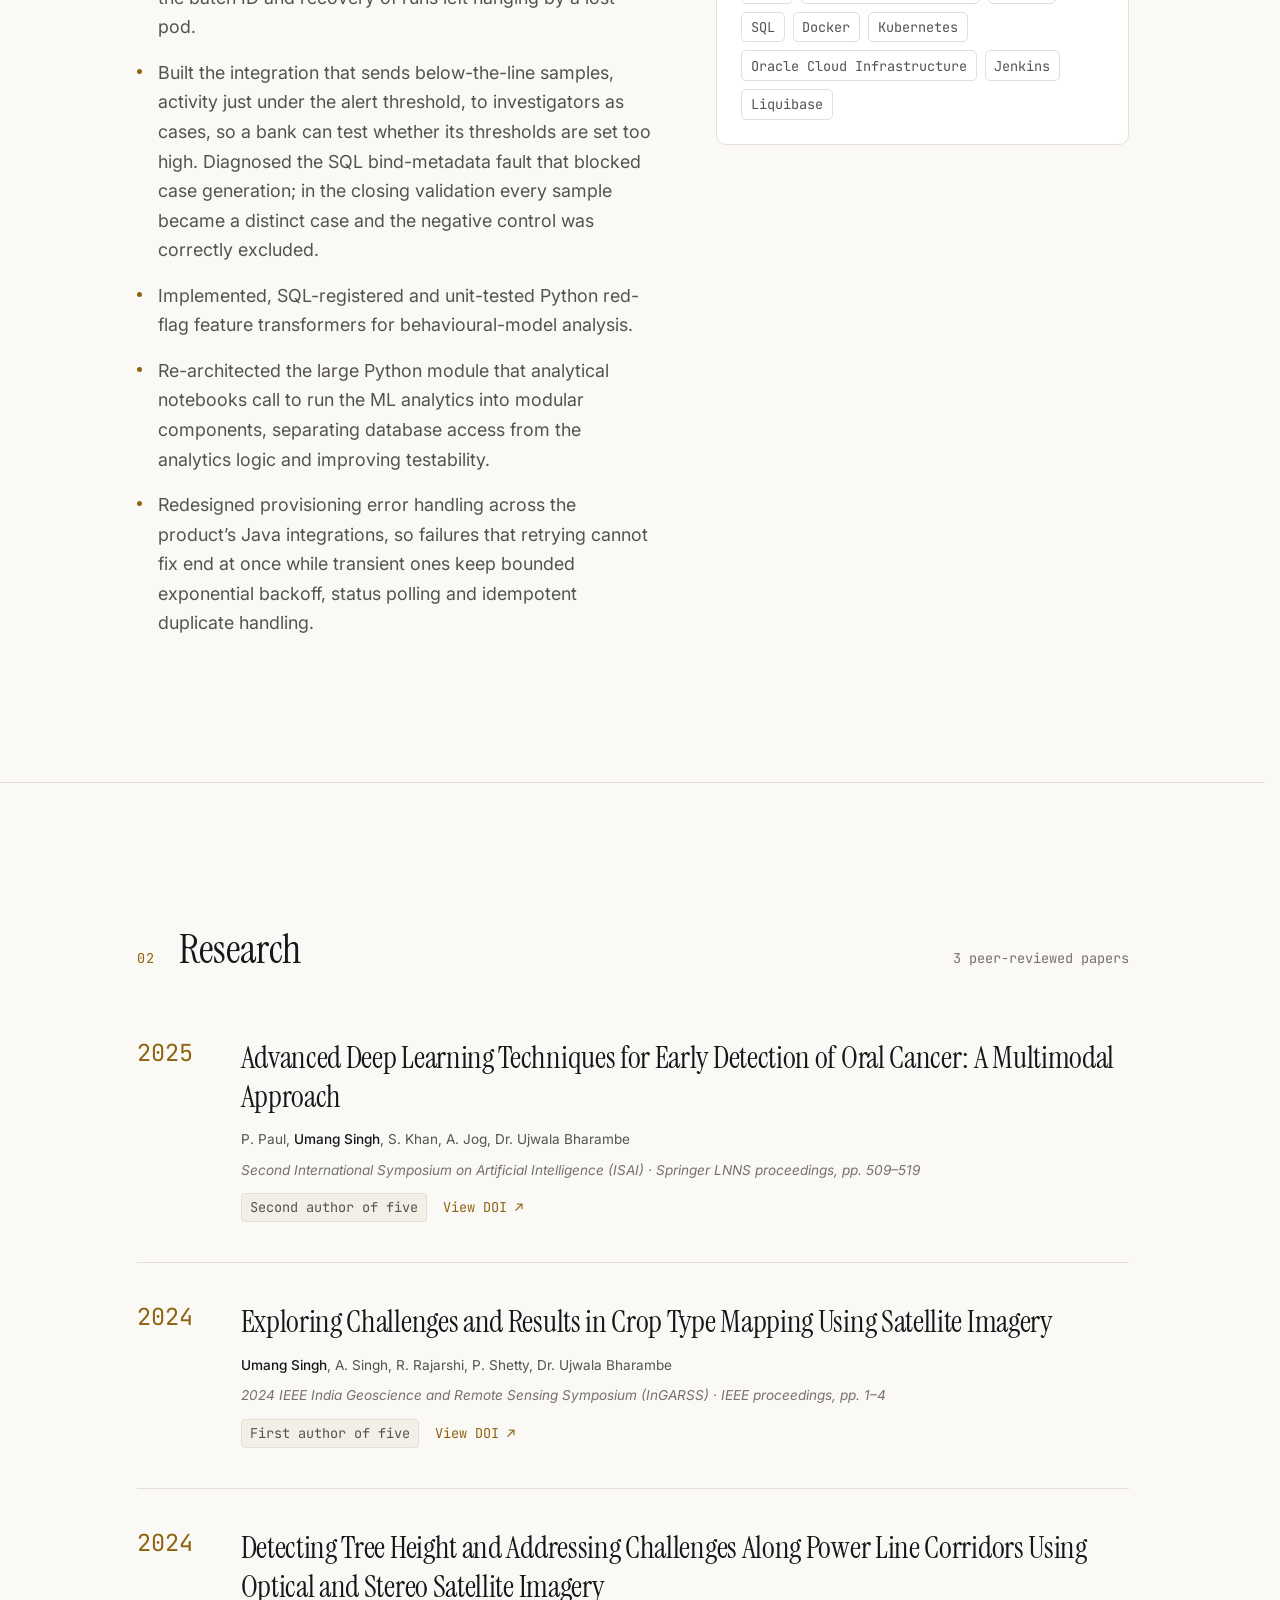
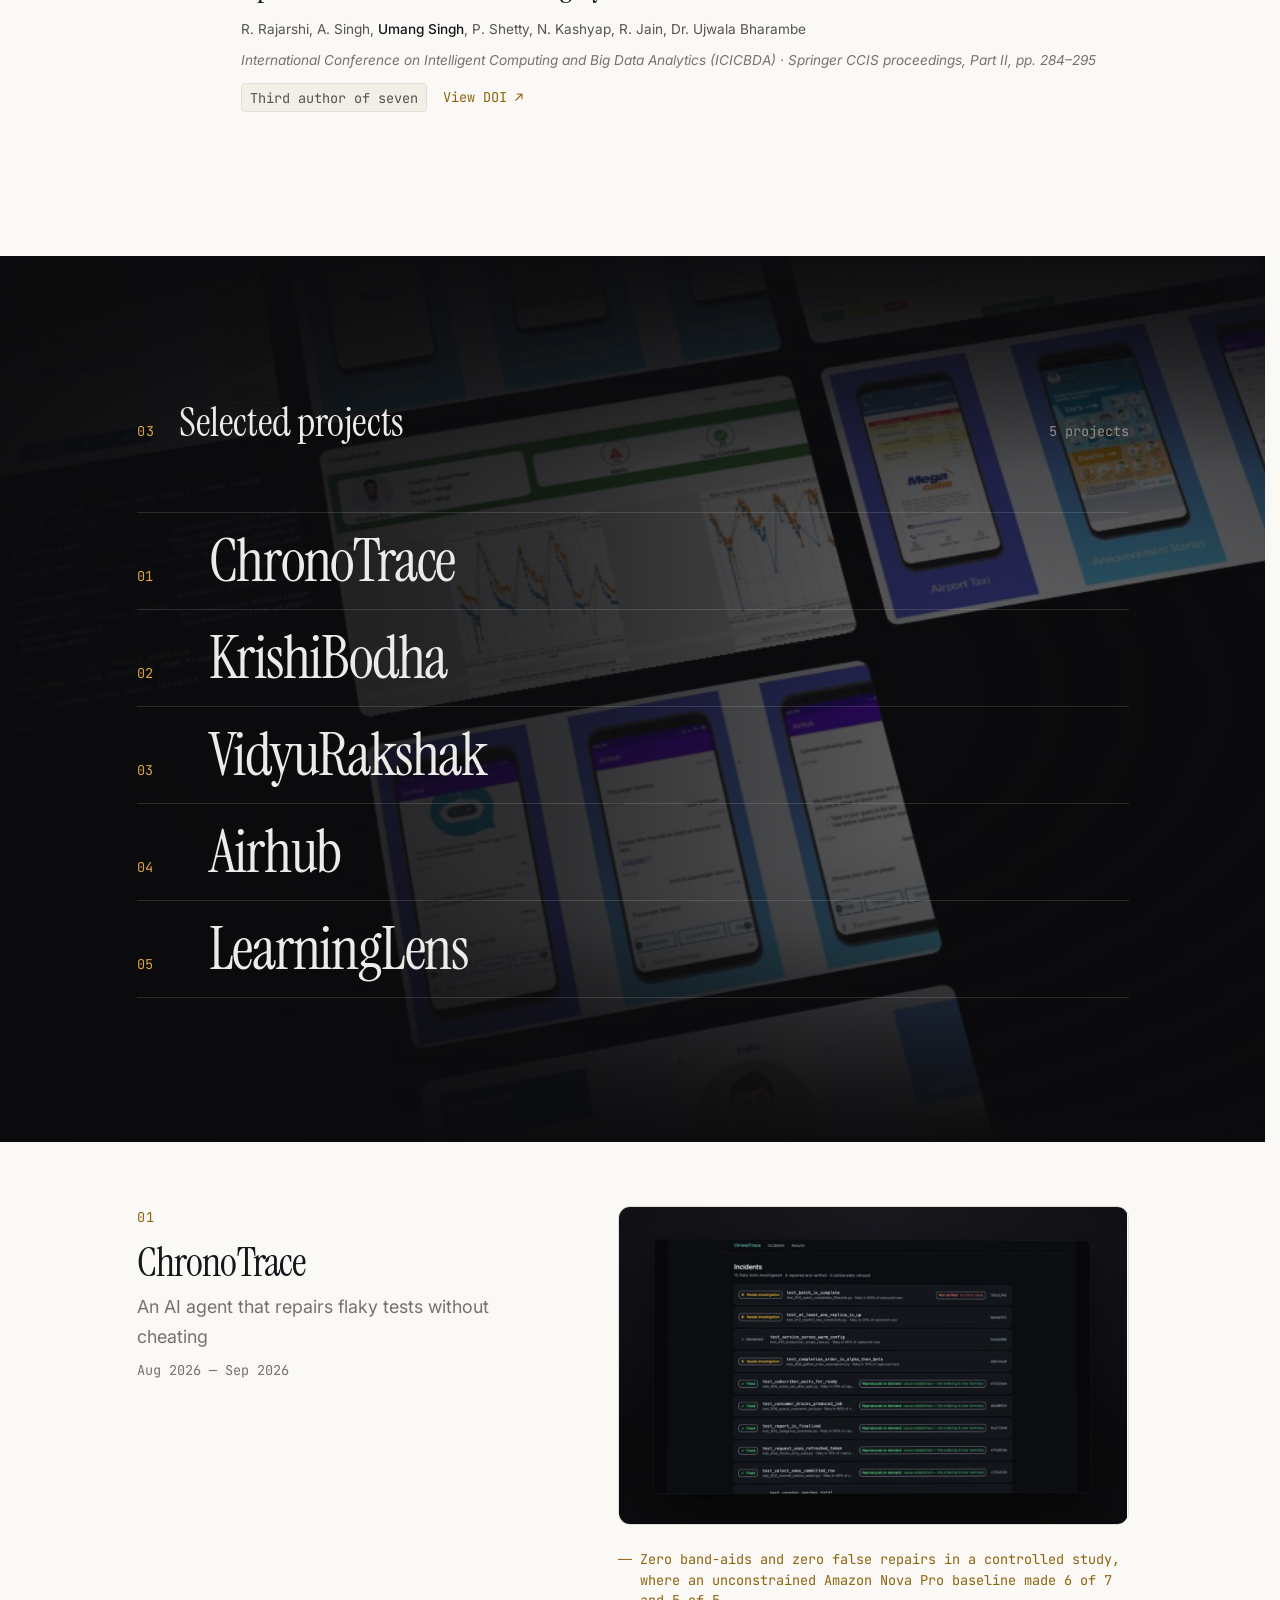
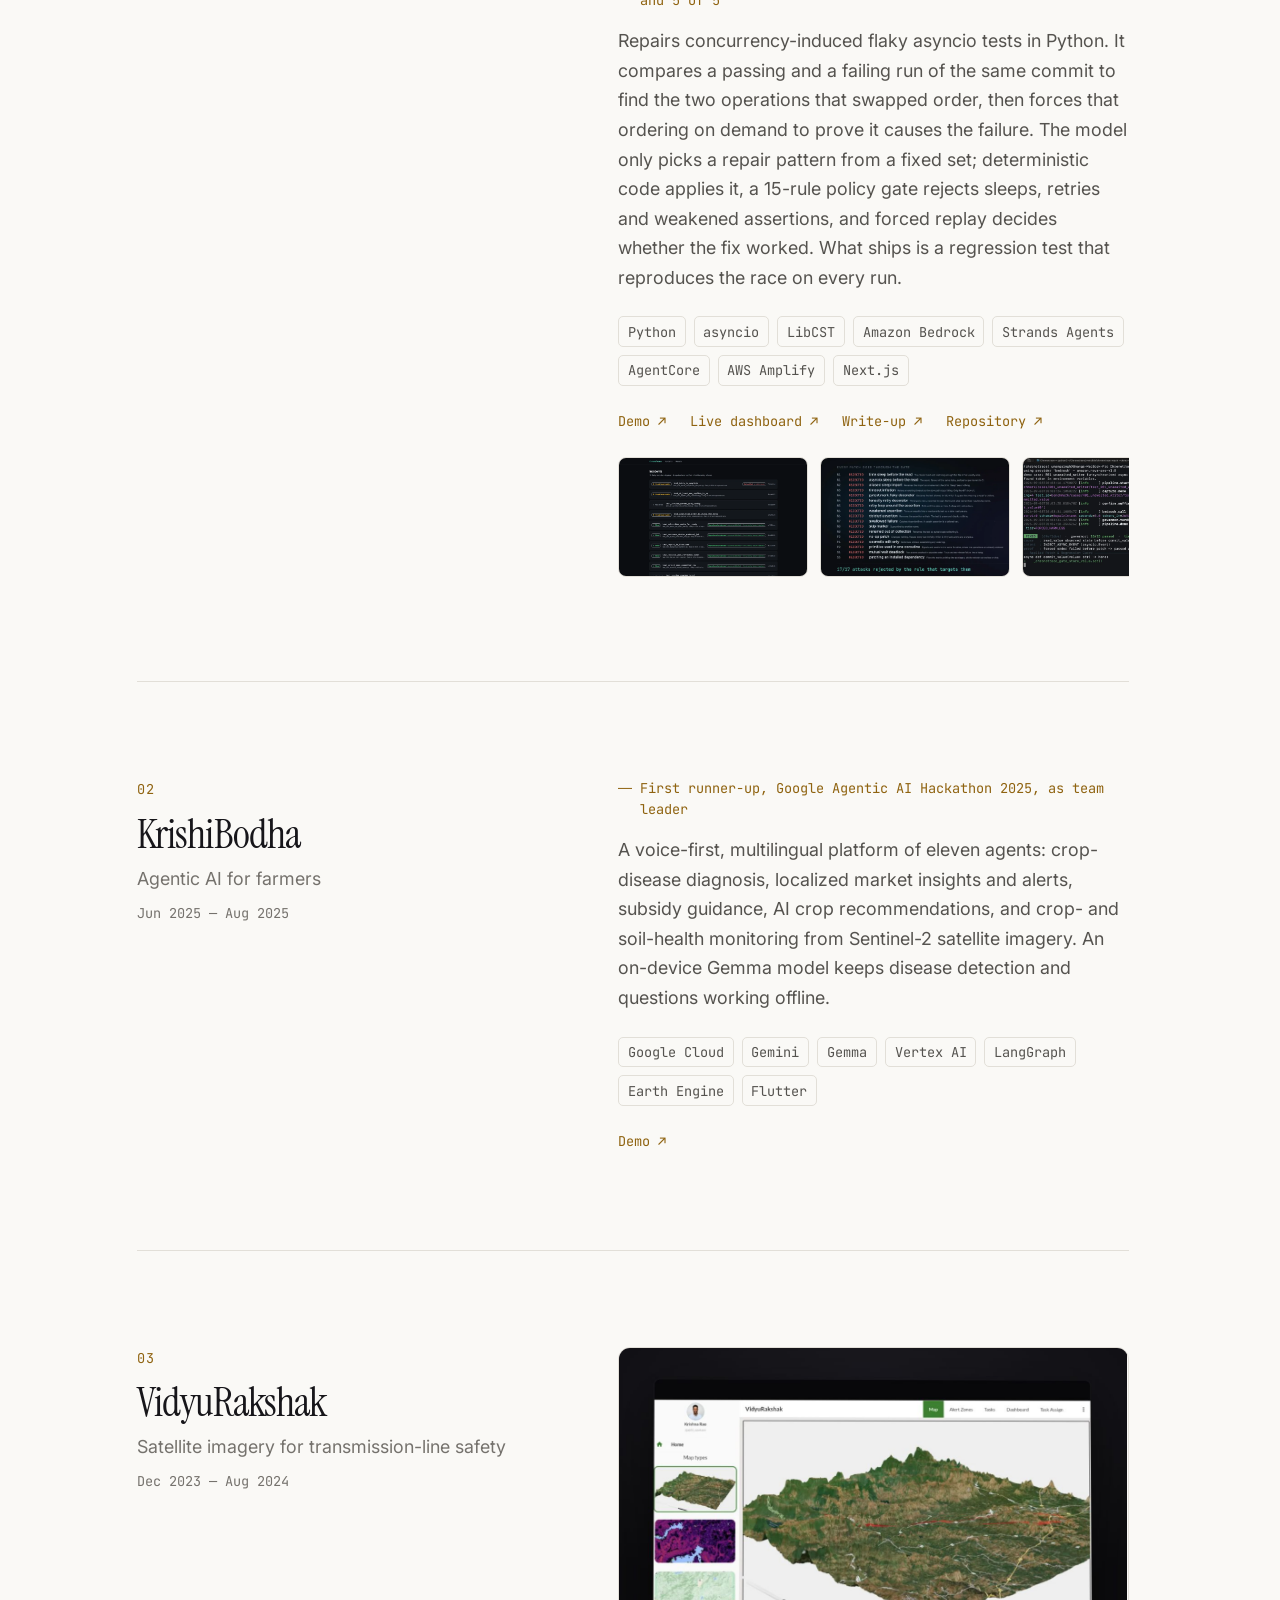
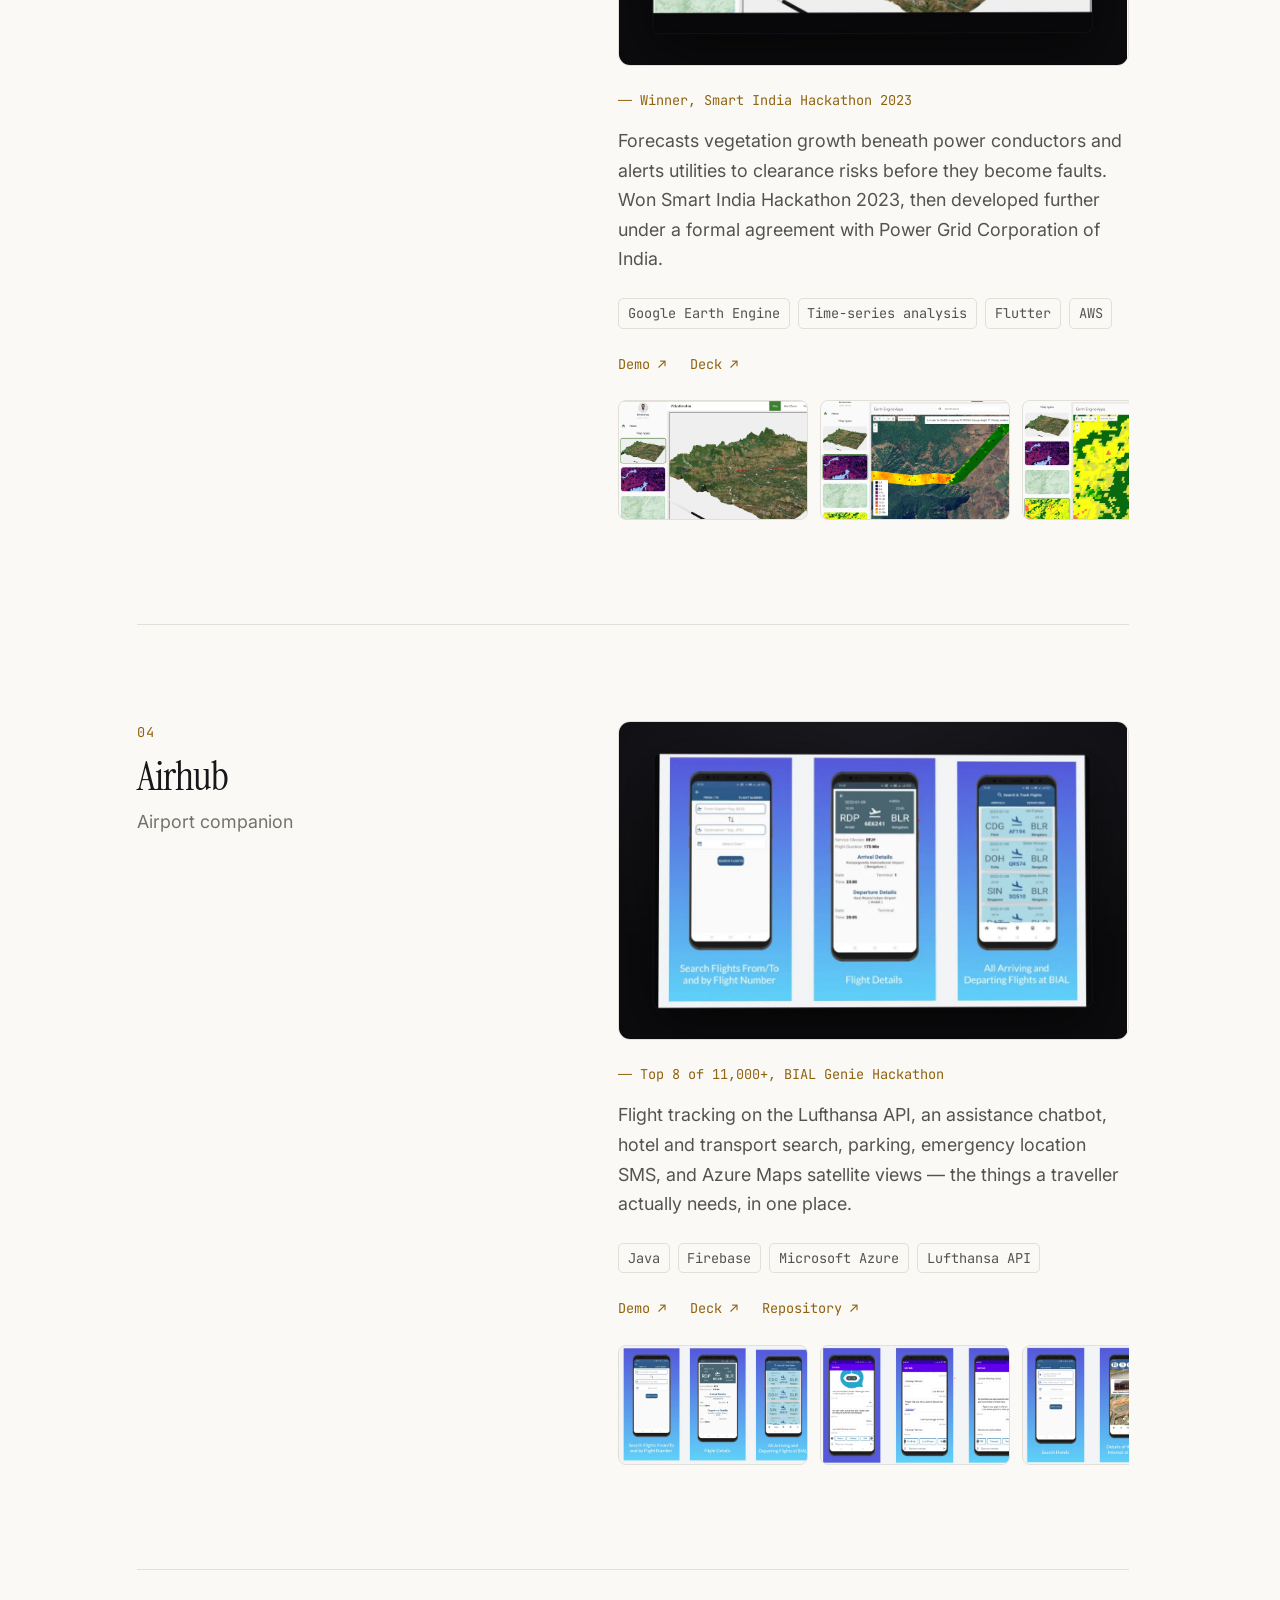
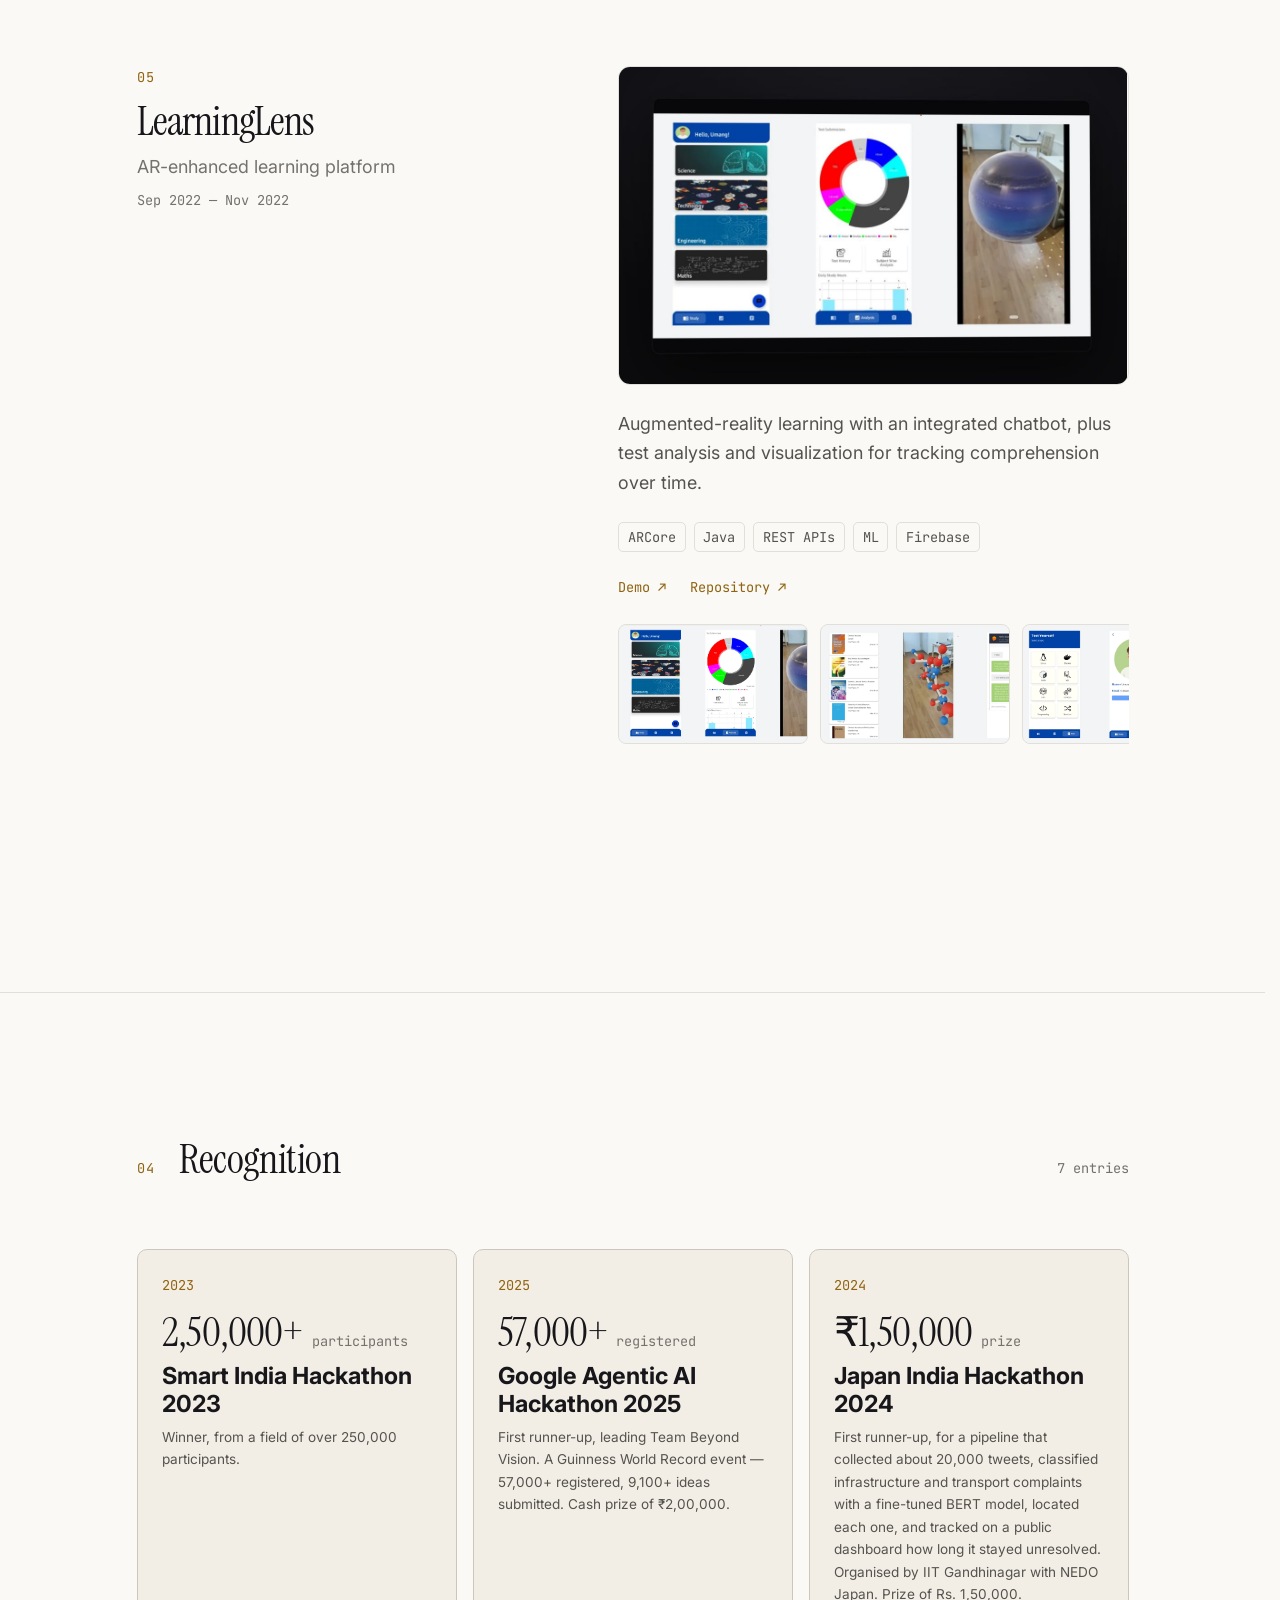
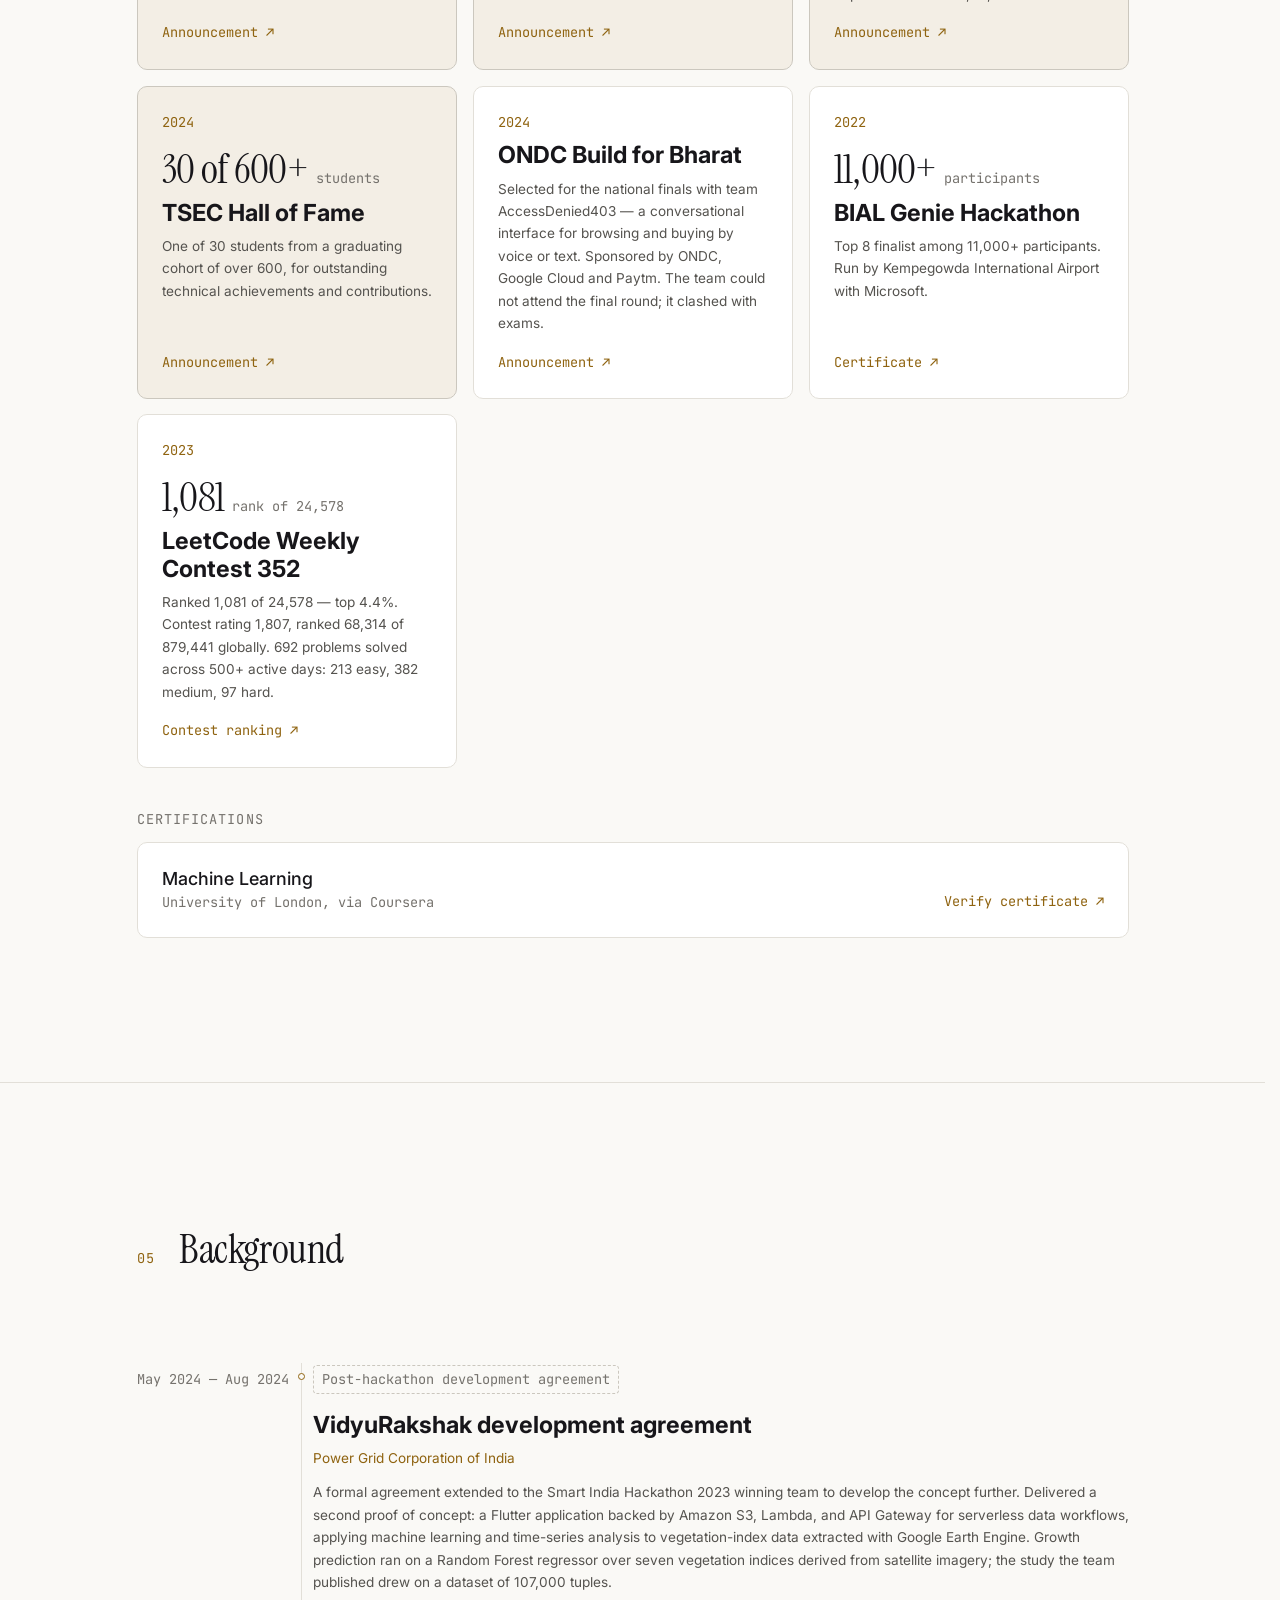
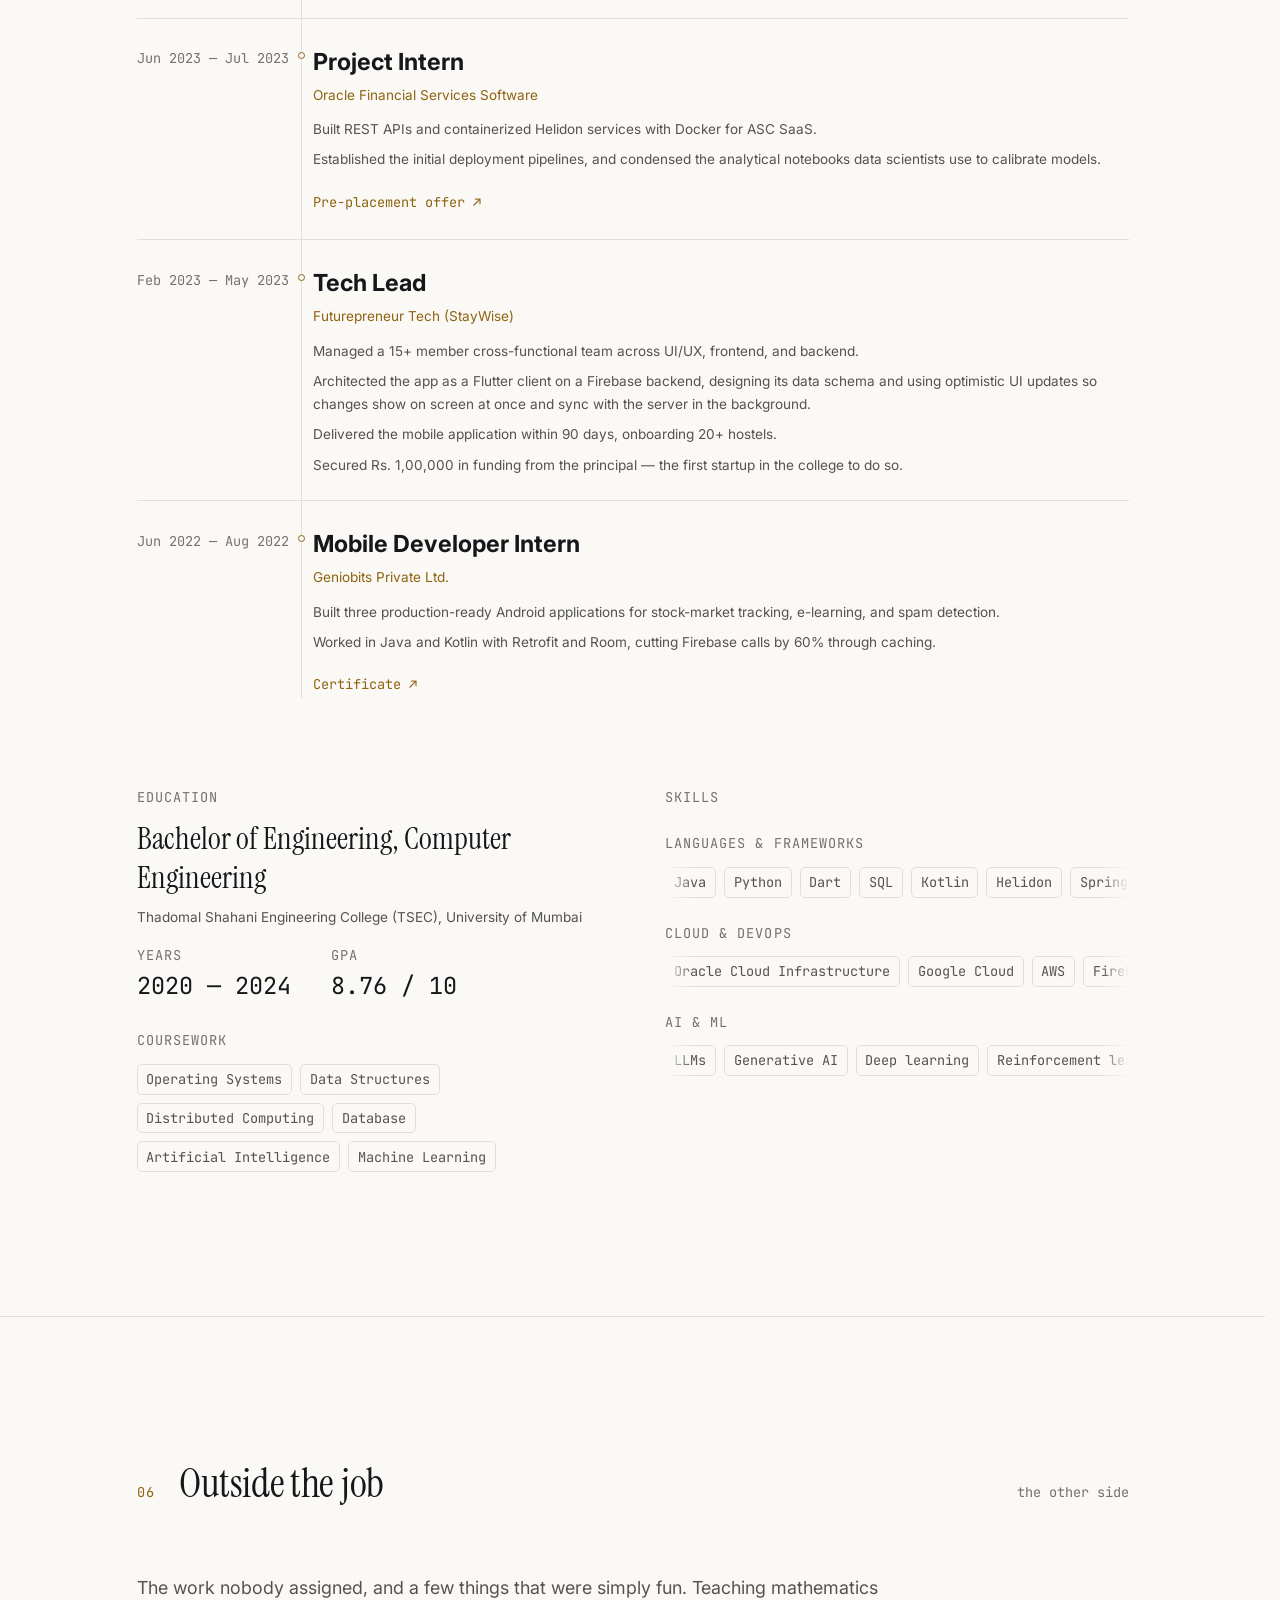
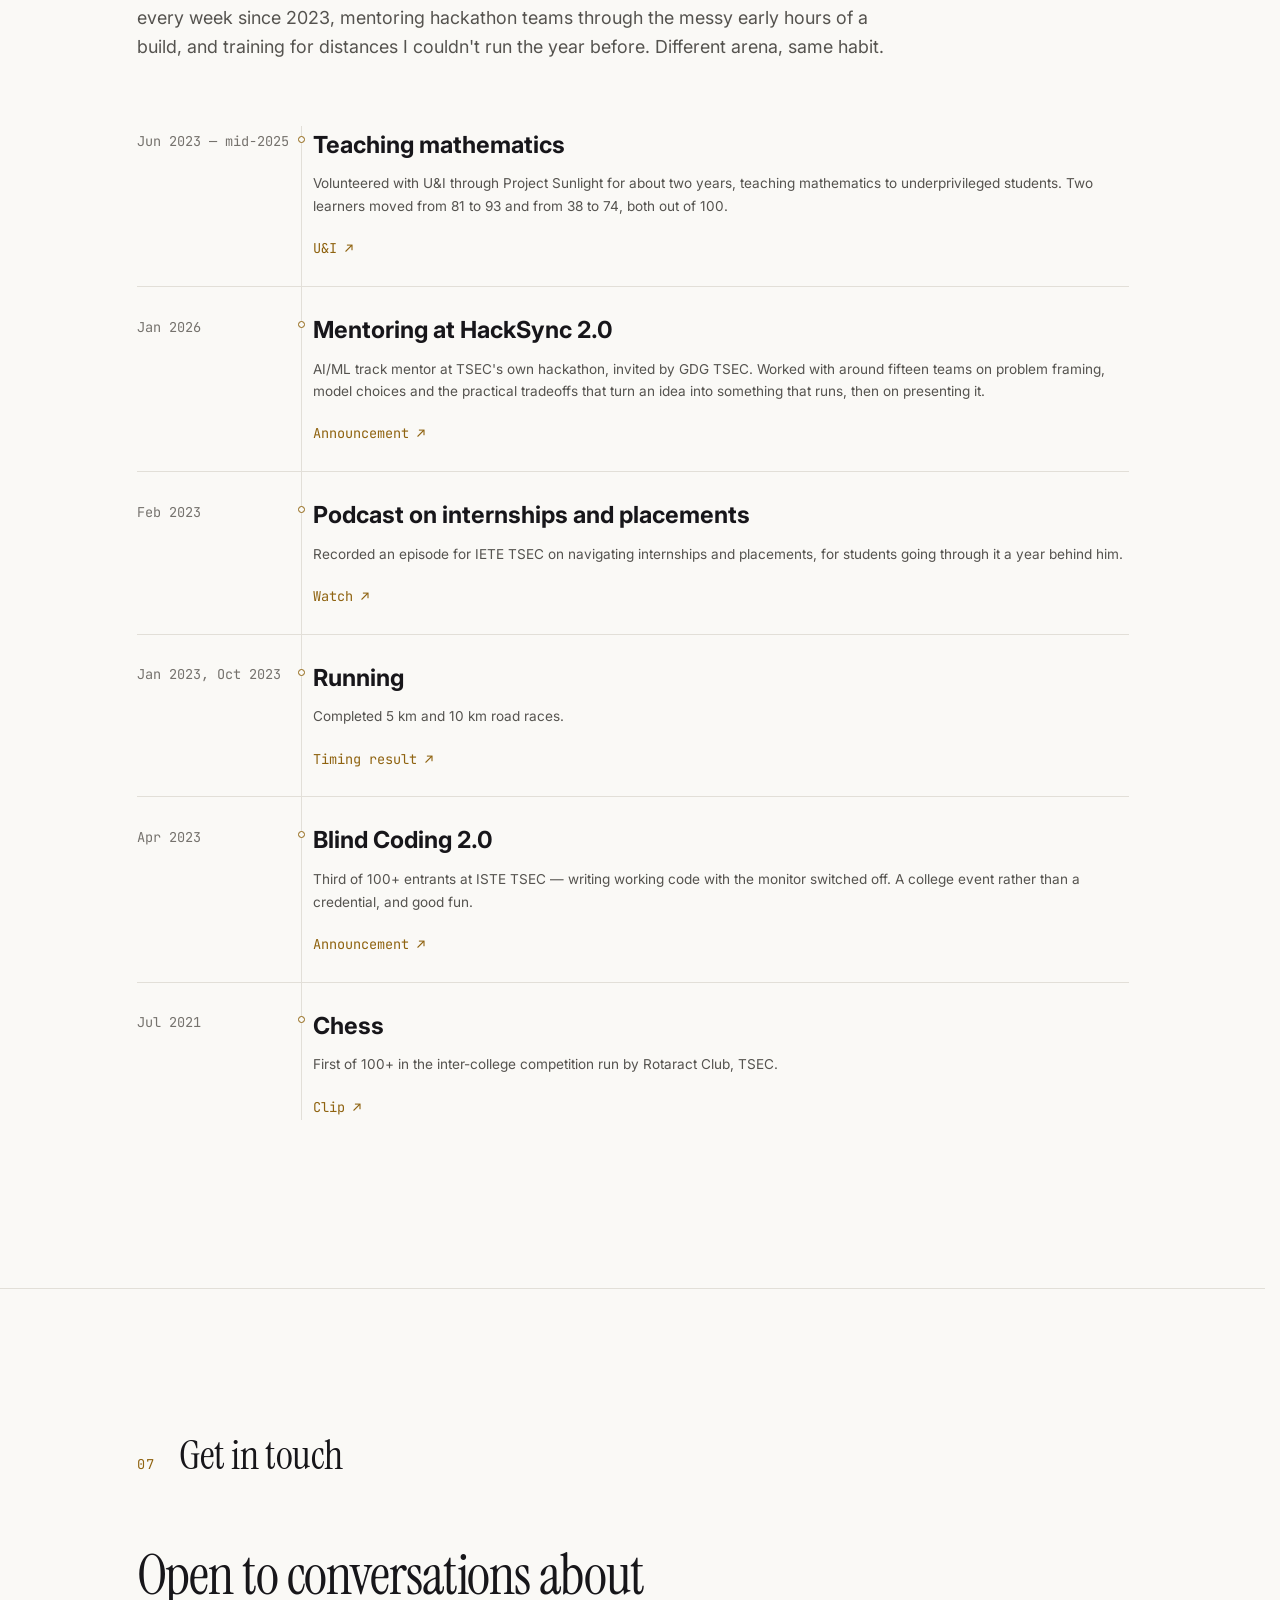
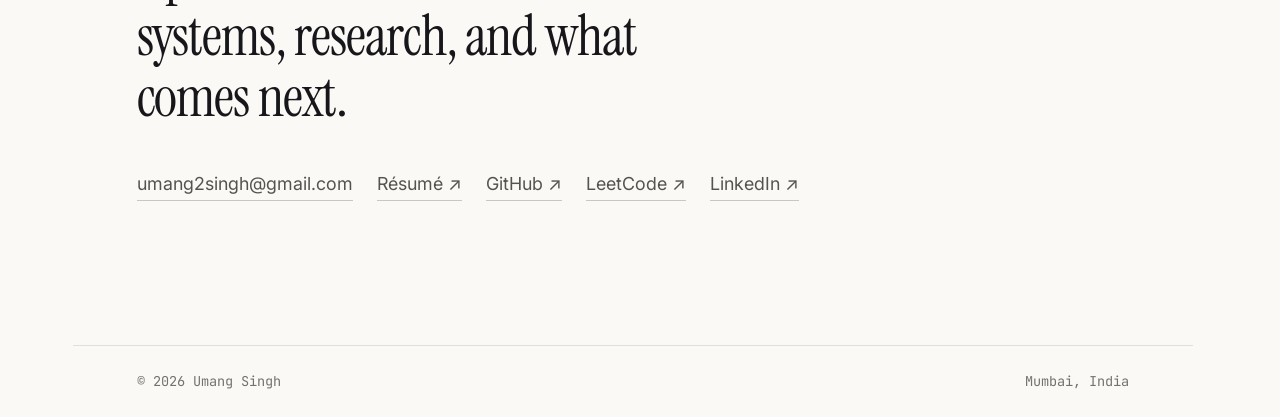
==== commit db16a3cf: "Re-derive Oracle and StayWise from core; rebuild the résumé Oracle: owned microservices inside ASC, " ====
--- a/index.html
+++ b/index.html
@@ -104,7 +104,7 @@
       src="https://static.cloudflareinsights.com/beacon.min.js"
       data-cf-beacon='{"token": "6cdd7b9f3900493287152ae047d2429b"}'
     ></script>
-    <script type="module" crossorigin src="/assets/index-DhBs2Jmi.js"></script>
+    <script type="module" crossorigin src="/assets/index-DaU_WgJm.js"></script>
     <link rel="modulepreload" crossorigin href="/assets/rolldown-runtime-CbXtAM7H.js">
     <link rel="modulepreload" crossorigin href="/assets/motion-b7H1NMUL.js">
     <link rel="modulepreload" crossorigin href="/assets/react-DuQ67bkh.js">
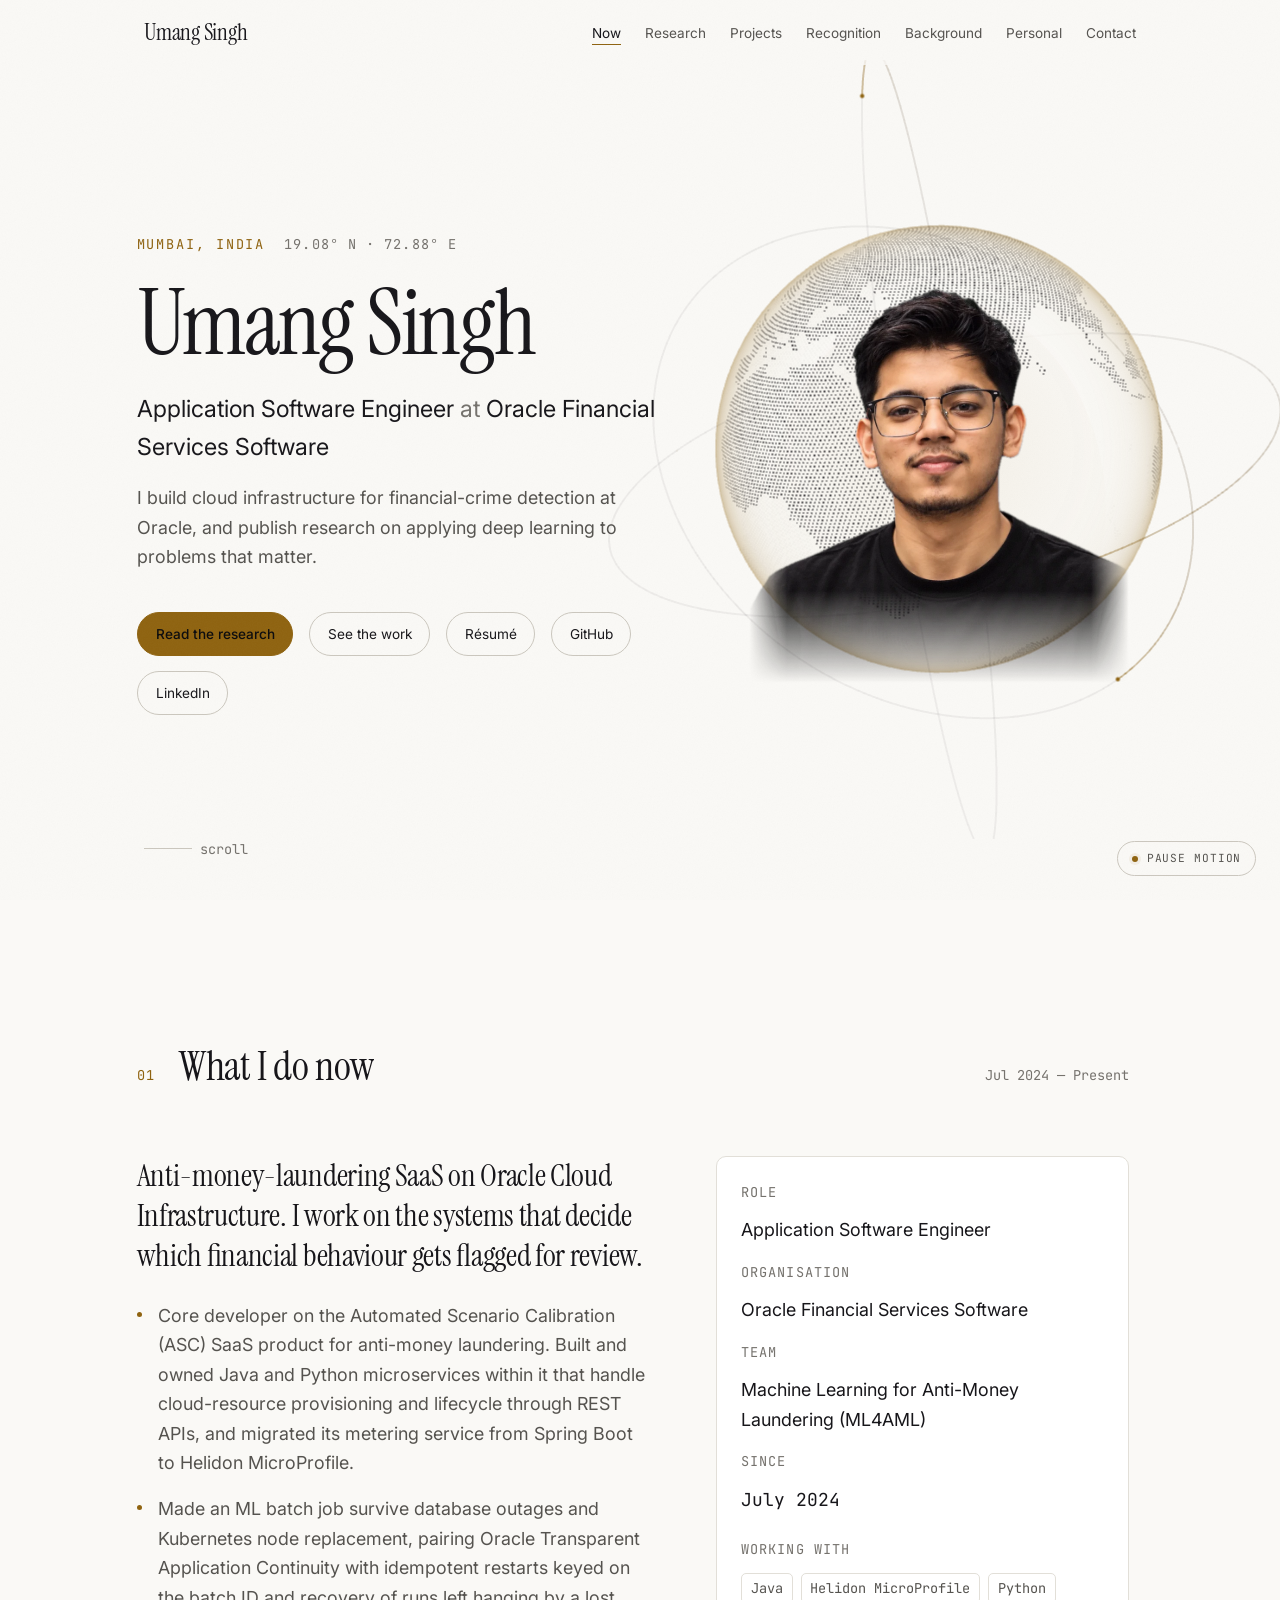
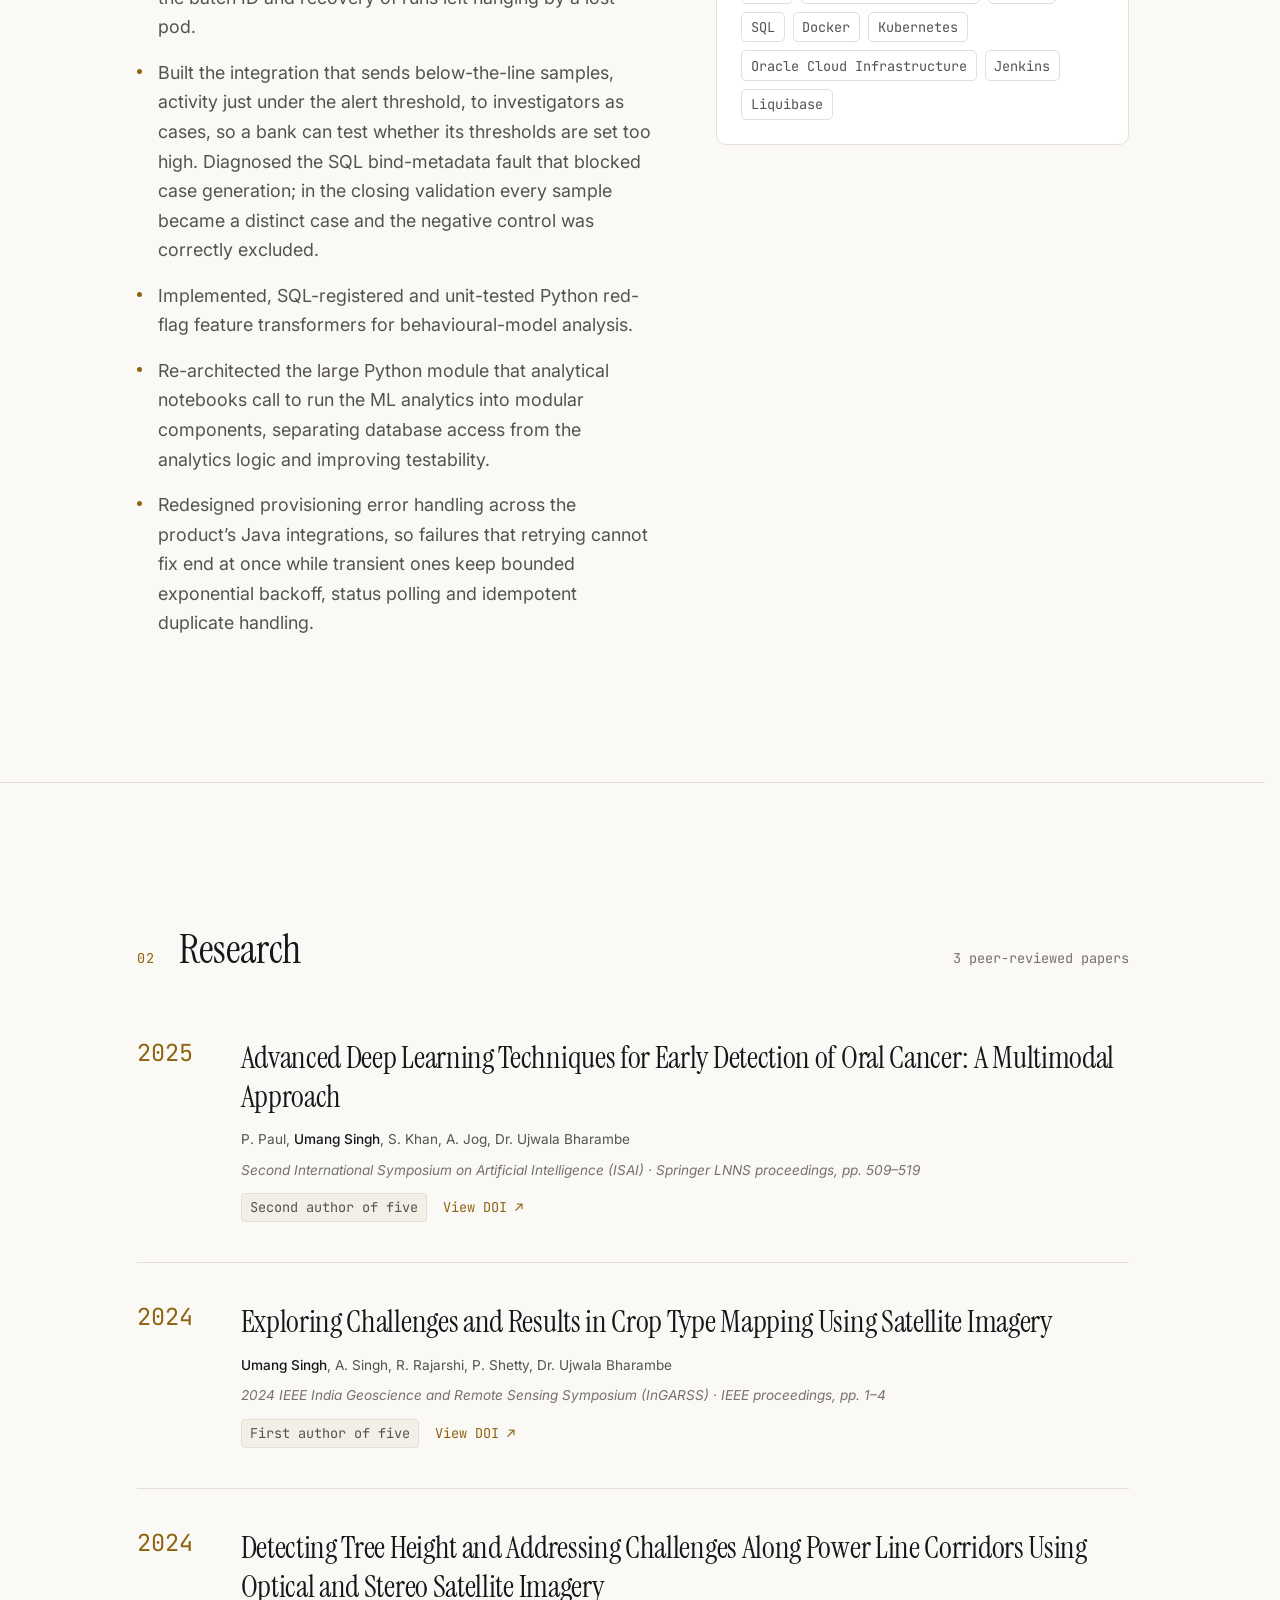
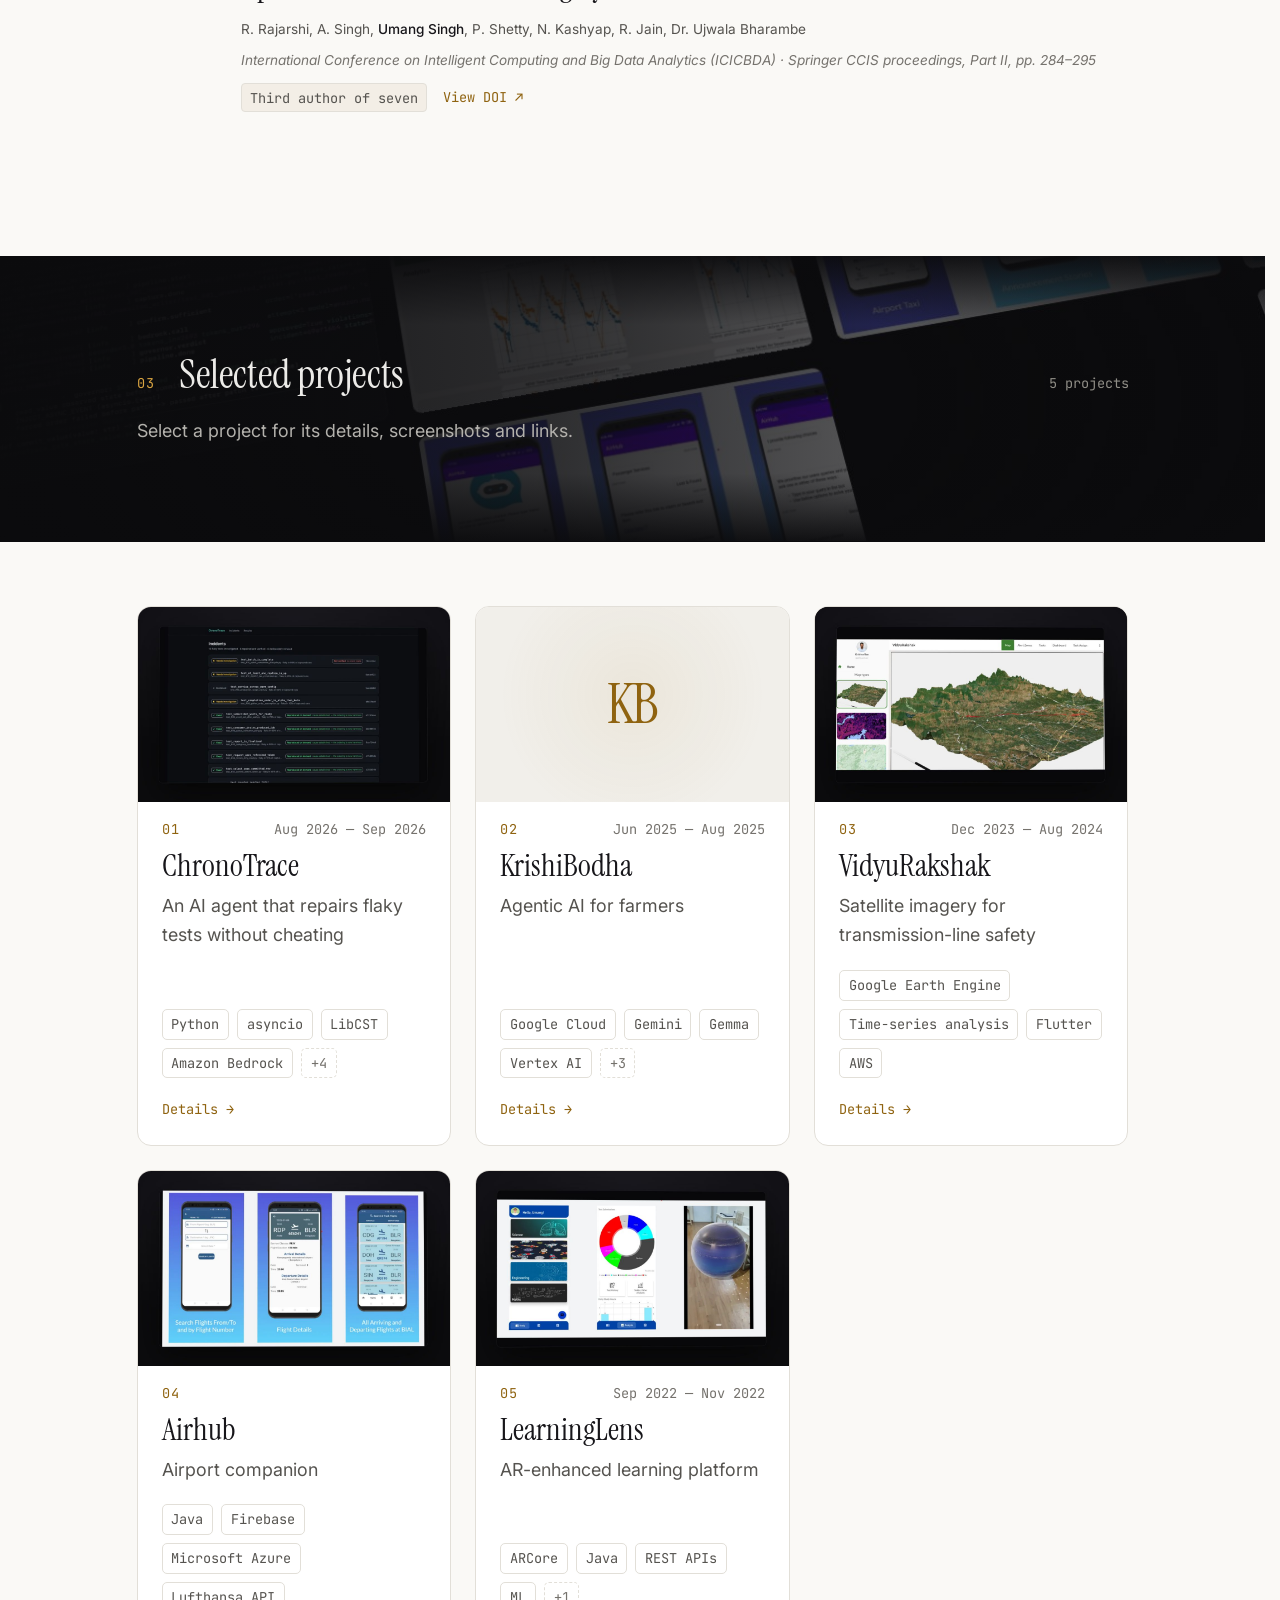
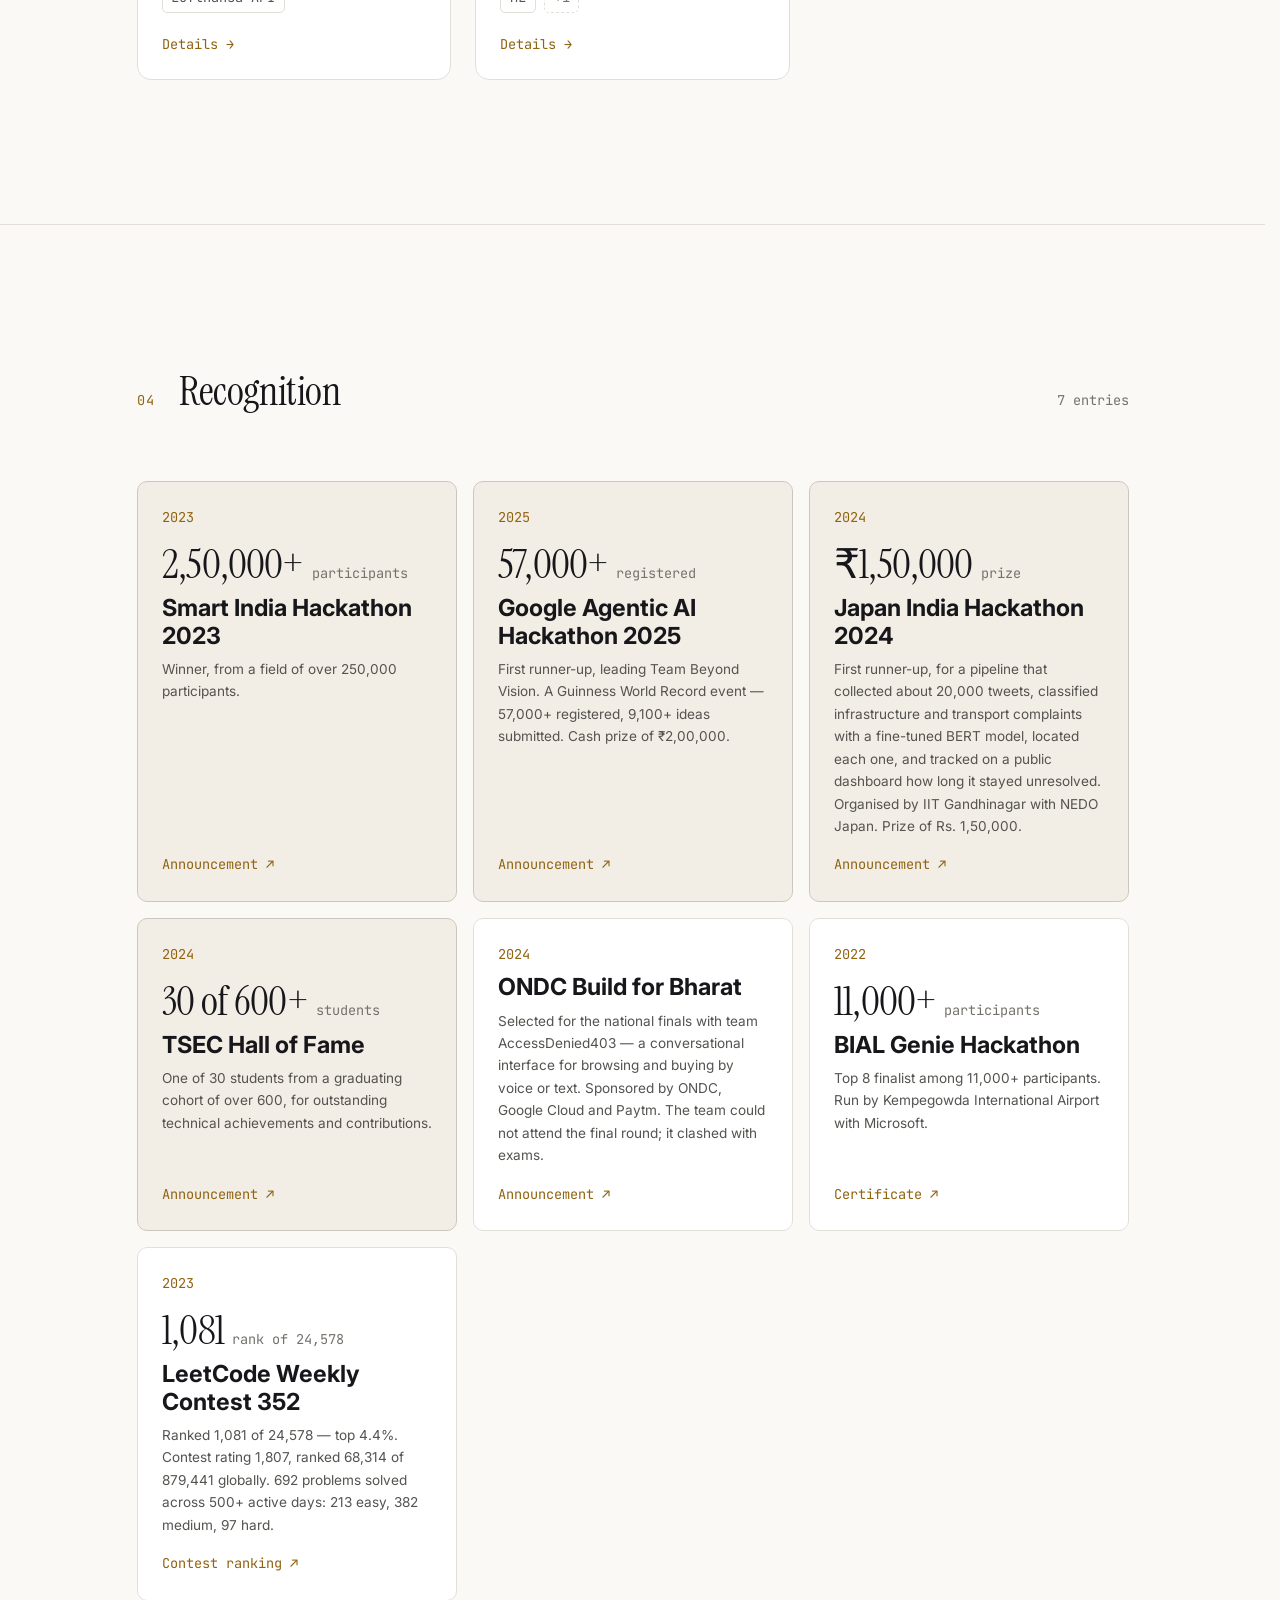
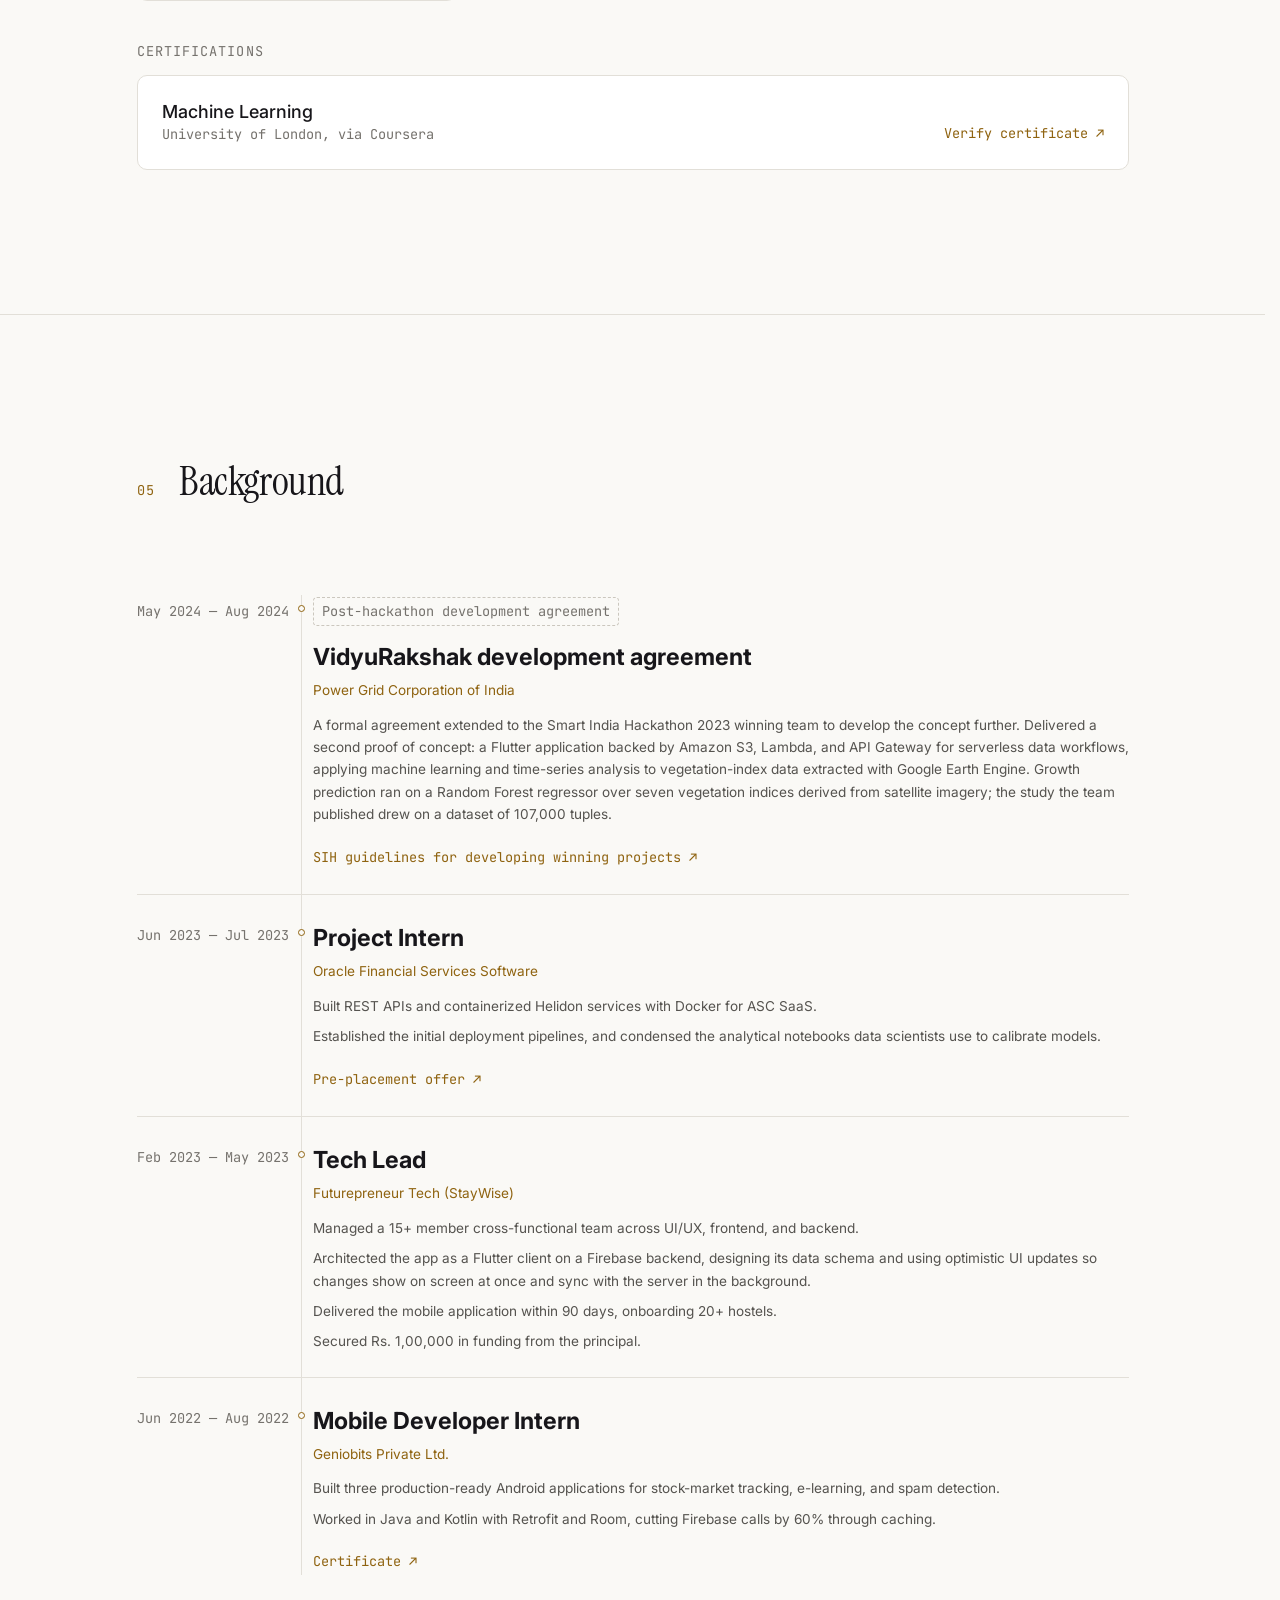
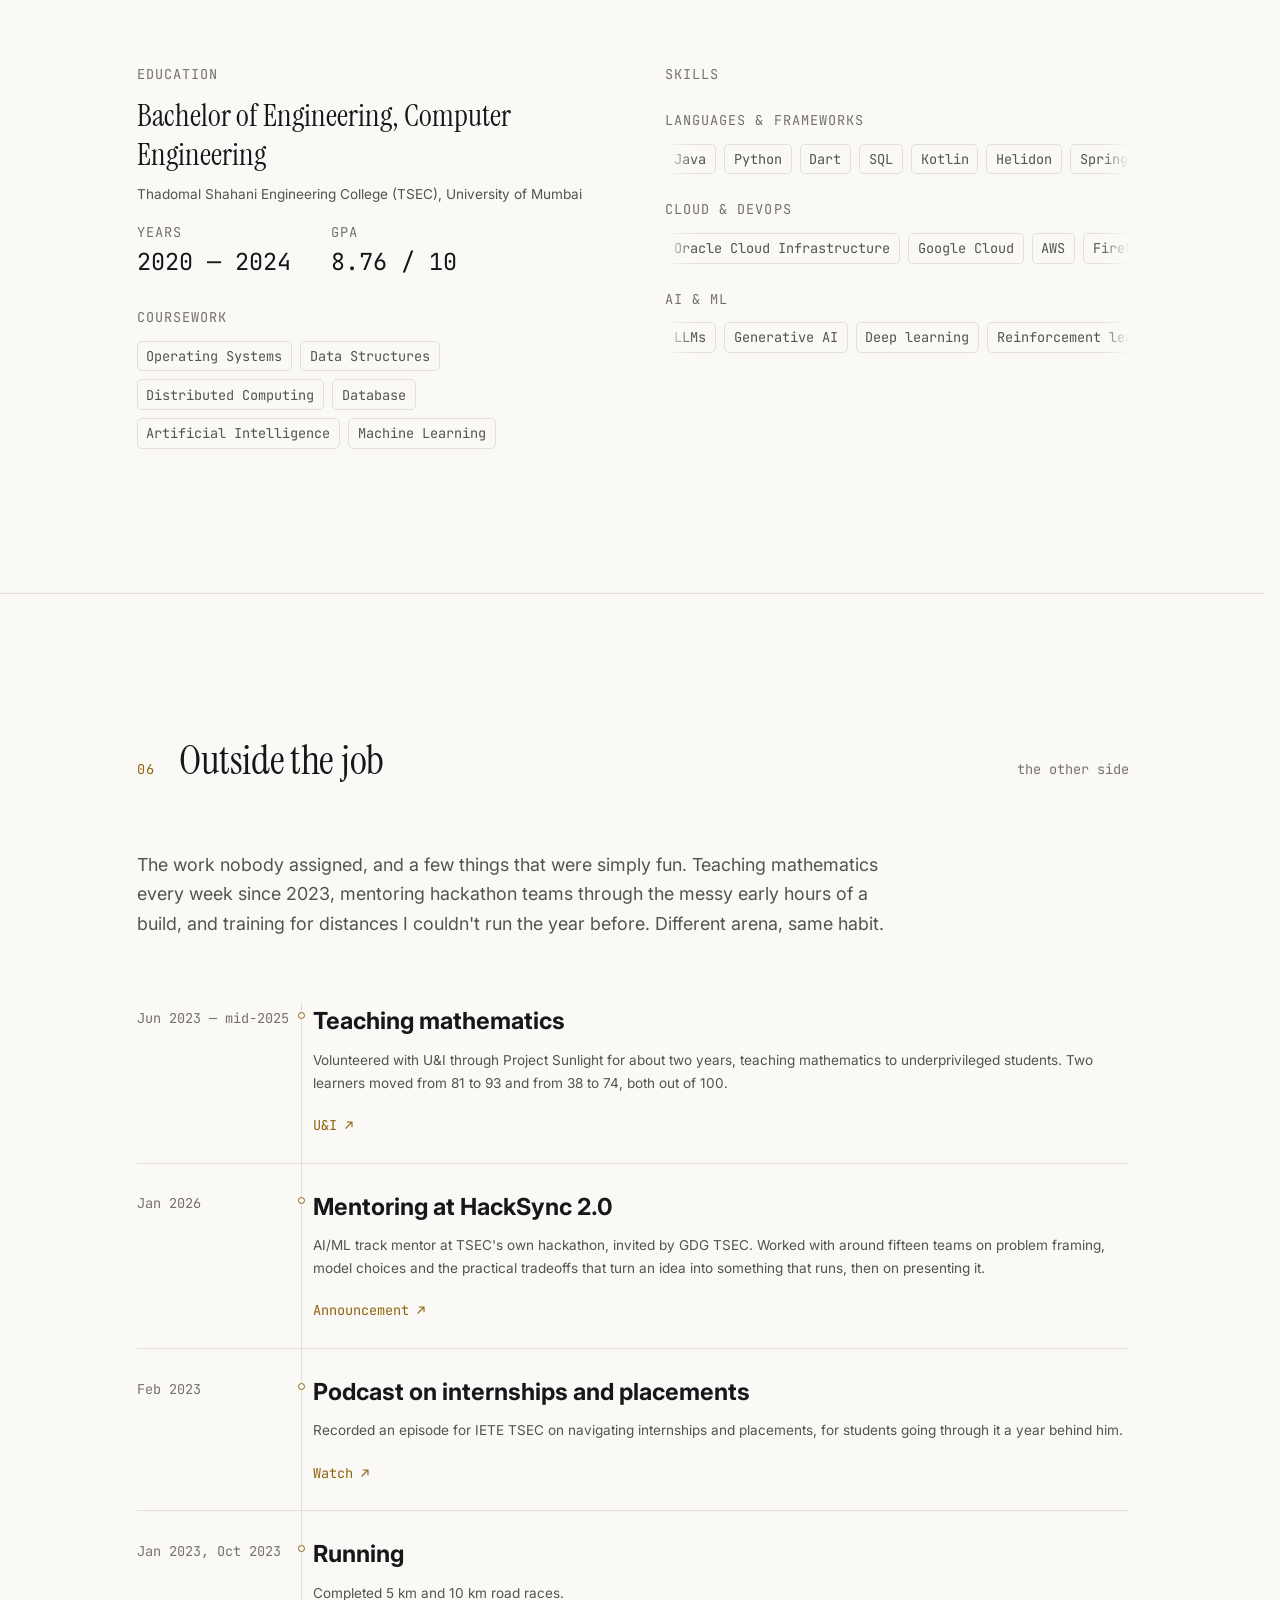
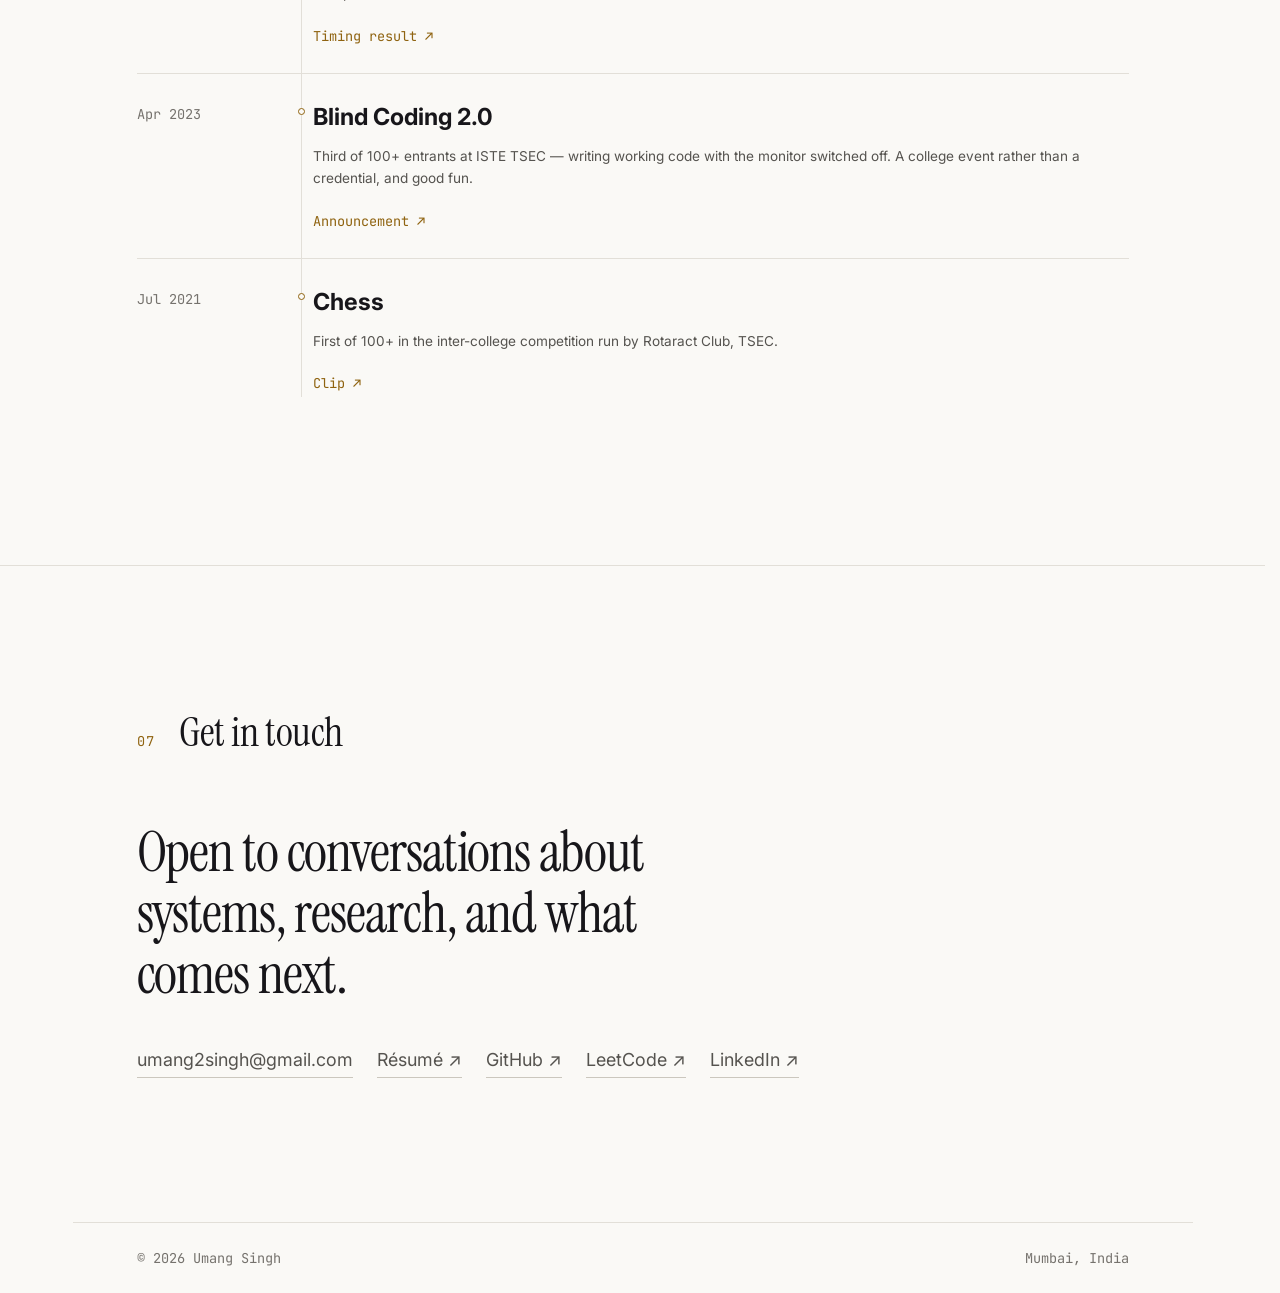
==== commit c4cc4ca4: "Rebuild portfolio: new hero photo, compact project cards, SIH link Source: career@a7349cb. New portr" ====
--- a/index.html
+++ b/index.html
@@ -1,118 +1,117 @@
-<!doctype html>
-<html lang="en">
-  <head>
-    <meta charset="UTF-8" />
-    <meta name="viewport" content="width=device-width, initial-scale=1.0" />
-    <link rel="icon" type="image/svg+xml" href="/favicon.svg" />
-    <link rel="apple-touch-icon" href="/apple-touch-icon.png" />
-    <link rel="preload" as="image" href="/portrait.webp" fetchpriority="high" />
-    <meta name="theme-color" content="#0b0b0d" media="(prefers-color-scheme: dark)" />
-    <meta name="theme-color" content="#faf9f6" media="(prefers-color-scheme: light)" />
-
-    <title>Umang Singh — Application Software Engineer, Oracle</title>
-    <meta
-      name="description"
-      content="Umang Singh is an Application Software Engineer at Oracle Financial Services Software, building anti-money-laundering SaaS on Oracle Cloud Infrastructure, with three peer-reviewed publications in deep learning and satellite imagery."
-    />
-    <link rel="canonical" href="https://umang3172.github.io/" />
-
-    <!-- Open Graph -->
-    <meta property="og:type" content="profile" />
-    <meta property="og:title" content="Umang Singh — Application Software Engineer, Oracle" />
-    <meta
-      property="og:description"
-      content="Cloud infrastructure for financial-crime detection at Oracle. Three peer-reviewed publications. Smart India Hackathon 2023 winner."
-    />
-    <meta property="og:url" content="https://umang3172.github.io/" />
-    <meta property="profile:first_name" content="Umang" />
-    <meta property="profile:last_name" content="Singh" />
-
-    <!--
-      Preview image. A purpose-built 1200x630 card at the 1.91:1 ratio the
-      wide format expects — composed as SVG, rasterised, and re-encoded to
-      50 KB. Replaces the square portrait, which was a stopgap after this
-      declared `summary_large_image` with no image at all.
-    -->
-    <meta property="og:image" content="https://umang3172.github.io/og-card.jpg" />
-    <meta property="og:image:width" content="1200" />
-    <meta property="og:image:height" content="630" />
-    <meta property="og:image:alt" content="Umang Singh — Application Software Engineer at Oracle Financial Services Software" />
-    <meta name="twitter:card" content="summary_large_image" />
-    <meta name="twitter:image" content="https://umang3172.github.io/og-card.jpg" />
-
-    <link rel="preconnect" href="https://fonts.googleapis.com" />
-    <link rel="preconnect" href="https://fonts.gstatic.com" crossorigin />
-    <link
-      href="https://fonts.googleapis.com/css2?family=Instrument+Serif:ital@0;1&family=Inter:wght@400;500;600&family=JetBrains+Mono:wght@400;500&display=swap"
-      rel="stylesheet"
-    />
-
-    <!--
-      Structured data. This is the part the old Flutter build could not have:
-      CanvasKit paints text into a canvas, so a crawler saw an empty shell.
-      Here the facts are in the DOM and described to search engines explicitly.
-      Every value below is derived from core/profile.md.
-    -->
-    <script type="application/ld+json">
-      {
-        "@context": "https://schema.org",
-        "@type": "Person",
-        "name": "Umang Singh",
-        "url": "https://umang3172.github.io/",
-        "jobTitle": "Application Software Engineer",
-        "email": "mailto:umang2singh@gmail.com",
-        "worksFor": {
-          "@type": "Organization",
-          "name": "Oracle Financial Services Software"
-        },
-        "alumniOf": {
-          "@type": "CollegeOrUniversity",
-          "name": "Thadomal Shahani Engineering College, University of Mumbai"
-        },
-        "address": {
-          "@type": "PostalAddress",
-          "addressLocality": "Mumbai",
-          "addressCountry": "IN"
-        },
-        "sameAs": [
-          "https://github.com/Umang3172",
-          "https://www.linkedin.com/in/umang2001/"
-        ],
-        "knowsAbout": [
-          "Cloud infrastructure",
-          "Kubernetes",
-          "Anti-money laundering systems",
-          "Deep learning",
-          "Satellite imagery analysis"
-        ]
-      }
-    </script>
-
-    <!--
-      Cloudflare Web Analytics. Cookieless, collects no personal data, and so
-      needs no consent banner. Reports pageviews, referrers, paths, countries,
-      devices and Core Web Vitals — never who visited, because nothing
-      legitimate does.
-
-      The token is public by design: it sits in page source and only identifies
-      which site a pageview belongs to. It grants no account access.
-
-      Dashboard: dash.cloudflare.com -> Analytics & Logs -> Web Analytics
-    -->
-    <script
-      type="module"
-      src="https://static.cloudflareinsights.com/beacon.min.js"
-      data-cf-beacon='{"token": "6cdd7b9f3900493287152ae047d2429b"}'
-    ></script>
-    <script type="module" crossorigin src="/assets/index-DaU_WgJm.js"></script>
+<!doctype html>
+<html lang="en">
+  <head>
+    <meta charset="UTF-8" />
+    <meta name="viewport" content="width=device-width, initial-scale=1.0" />
+    <link rel="icon" type="image/svg+xml" href="/favicon.svg" />
+    <link rel="apple-touch-icon" href="/apple-touch-icon.png" />
+    <link rel="preload" as="image" href="/portrait.webp" fetchpriority="high" />
+    <meta name="theme-color" content="#0b0b0d" media="(prefers-color-scheme: dark)" />
+    <meta name="theme-color" content="#faf9f6" media="(prefers-color-scheme: light)" />
+
+    <title>Umang Singh — Application Software Engineer, Oracle</title>
+    <meta
+      name="description"
+      content="Umang Singh is an Application Software Engineer at Oracle Financial Services Software, building anti-money-laundering SaaS on Oracle Cloud Infrastructure, with three peer-reviewed publications in deep learning and satellite imagery."
+    />
+    <link rel="canonical" href="https://umang3172.github.io/" />
+
+    <!-- Open Graph -->
+    <meta property="og:type" content="profile" />
+    <meta property="og:title" content="Umang Singh — Application Software Engineer, Oracle" />
+    <meta
+      property="og:description"
+      content="Cloud infrastructure for financial-crime detection at Oracle. Three peer-reviewed publications. Smart India Hackathon 2023 winner."
+    />
+    <meta property="og:url" content="https://umang3172.github.io/" />
+    <meta property="profile:first_name" content="Umang" />
+    <meta property="profile:last_name" content="Singh" />
+
+    <!--
+      Preview image. A purpose-built 1200x630 card at the 1.91:1 ratio the
+      wide format expects — composed as SVG, rasterised, and re-encoded to
+      50 KB. Replaces the square portrait, which was a stopgap after this
+      declared `summary_large_image` with no image at all.
+    -->
+    <meta property="og:image" content="https://umang3172.github.io/og-card.jpg" />
+    <meta property="og:image:width" content="1200" />
+    <meta property="og:image:height" content="630" />
+    <meta property="og:image:alt" content="Umang Singh — Application Software Engineer at Oracle Financial Services Software" />
+    <meta name="twitter:card" content="summary_large_image" />
+    <meta name="twitter:image" content="https://umang3172.github.io/og-card.jpg" />
+
+    <link rel="preconnect" href="https://fonts.googleapis.com" />
+    <link rel="preconnect" href="https://fonts.gstatic.com" crossorigin />
+    <link
+      href="https://fonts.googleapis.com/css2?family=Instrument+Serif:ital@0;1&family=Inter:wght@400;500;600&family=JetBrains+Mono:wght@400;500&display=swap"
+      rel="stylesheet"
+    />
+
+    <!--
+      Structured data. This is the part the old Flutter build could not have:
+      CanvasKit paints text into a canvas, so a crawler saw an empty shell.
+      Here the facts are in the DOM and described to search engines explicitly.
+      Every value below is derived from core/profile.md.
+    -->
+    <script type="application/ld+json">
+      {
+        "@context": "https://schema.org",
+        "@type": "Person",
+        "name": "Umang Singh",
+        "url": "https://umang3172.github.io/",
+        "jobTitle": "Application Software Engineer",
+        "email": "mailto:umang2singh@gmail.com",
+        "worksFor": {
+          "@type": "Organization",
+          "name": "Oracle Financial Services Software"
+        },
+        "alumniOf": {
+          "@type": "CollegeOrUniversity",
+          "name": "Thadomal Shahani Engineering College, University of Mumbai"
+        },
+        "address": {
+          "@type": "PostalAddress",
+          "addressLocality": "Mumbai",
+          "addressCountry": "IN"
+        },
+        "sameAs": [
+          "https://github.com/Umang3172",
+          "https://www.linkedin.com/in/umang2001/"
+        ],
+        "knowsAbout": [
+          "Cloud infrastructure",
+          "Kubernetes",
+          "Anti-money laundering systems",
+          "Deep learning",
+          "Satellite imagery analysis"
+        ]
+      }
+    </script>
+
+    <!--
+      Cloudflare Web Analytics. Cookieless, collects no personal data, and so
+      needs no consent banner. Reports pageviews, referrers, paths, countries,
+      devices and Core Web Vitals — never who visited, because nothing
+      legitimate does.
+
+      The token is public by design: it sits in page source and only identifies
+      which site a pageview belongs to. It grants no account access.
+
+      Dashboard: dash.cloudflare.com -> Analytics & Logs -> Web Analytics
+    -->
+    <script
+      type="module"
+      src="https://static.cloudflareinsights.com/beacon.min.js"
+      data-cf-beacon='{"token": "6cdd7b9f3900493287152ae047d2429b"}'
+    ></script>
+    <script type="module" crossorigin src="/assets/index-WEEvg49G.js"></script>
     <link rel="modulepreload" crossorigin href="/assets/rolldown-runtime-CbXtAM7H.js">
     <link rel="modulepreload" crossorigin href="/assets/motion-b7H1NMUL.js">
     <link rel="modulepreload" crossorigin href="/assets/react-DuQ67bkh.js">
     <link rel="modulepreload" crossorigin href="/assets/gsap-DWxn8li7.js">
-    <link rel="stylesheet" crossorigin href="/assets/index-Bp4eO2a8.css">
-  </head>
-  <body>
-    <div id="root"></div>-
-  </body>
-</html>
+    <link rel="stylesheet" crossorigin href="/assets/index-DLKJ97RK.css">
+  </head>
+  <body>
+    <div id="root"></div>
+  </body>
+</html>
--- a/assets/index-DLKJ97RK.css
+++ b/assets/index-DLKJ97RK.css
@@ -0,0 +1 @@
+@font-face{font-family:Instrument Serif Fallback;src:local(Georgia),local(Times New Roman),local(Times);size-adjust:77.1%}@font-face{font-family:Inter Fallback;src:local(Helvetica Neue),local(Helvetica);size-adjust:104.8%}@font-face{font-family:Inter Fallback;src:local(Arial),local(Liberation Sans);size-adjust:105.7%}:root{--font-display:"Instrument Serif", "Instrument Serif Fallback", ui-serif, Georgia, serif;--font-body:"Inter", "Inter Fallback", -apple-system, BlinkMacSystemFont, "Segoe UI", sans-serif;--font-mono:"JetBrains Mono", ui-monospace, "SF Mono", Menlo, monospace;--step--1:clamp(.79rem, .77rem + .11vw, .85rem);--step-0:clamp(1rem, .96rem + .2vw, 1.12rem);--step-1:clamp(1.25rem, 1.18rem + .36vw, 1.5rem);--step-2:clamp(1.56rem, 1.44rem + .62vw, 2rem);--step-3:clamp(1.95rem, 1.74rem + 1.05vw, 2.66rem);--step-4:clamp(2.44rem, 2.09rem + 1.73vw, 3.55rem);--step-5:clamp(3.05rem, 2.5rem + 2.75vw, 4.74rem);--space-2xs:.5rem;--space-xs:.75rem;--space-s:1rem;--space-m:1.5rem;--space-l:2.5rem;--space-xl:4rem;--space-2xl:6rem;--space-3xl:9rem;--measure:68ch;--page-max:1120px;--gutter:clamp(1.25rem, 5vw, 4rem);--ease-out:cubic-bezier(.16, 1, .3, 1);--ease-in-out:cubic-bezier(.65, 0, .35, 1);--dur-fast:.18s;--dur-mid:.42s;--dur-slow:.9s;--bg:#0b0b0d;--bg-raised:#131317;--bg-sunken:#08080a;--text:#ecebe8;--text-dim:#a3a19c;--text-faint:#828079;--line:#26262b;--line-strong:#3a3a41;--accent:#d9a441;--accent-dim:#8a6a2c;--accent-wash:#d9a44114}@media (prefers-color-scheme:light){:root{--bg:#faf9f6;--bg-raised:#fff;--bg-sunken:#f1efea;--text:#17161a;--text-dim:#55534f;--text-faint:#75726d;--line:#e2dfd8;--line-strong:#cbc7be;--accent:#8f6310;--accent-dim:#b99548;--accent-wash:#9a6b1212}}*,:before,:after{box-sizing:border-box}*{margin:0}html{-webkit-text-size-adjust:100%;scroll-behavior:smooth;scrollbar-gutter:stable;overflow-x:clip}body{background:var(--bg);color:var(--text);font-family:var(--font-body);font-size:var(--step-0);-webkit-font-smoothing:antialiased;-moz-osx-font-smoothing:grayscale;font-feature-settings:"kern" 1, "liga" 1, "calt" 1;line-height:1.65}img,svg{max-width:100%;display:block}a{color:inherit;text-decoration:none}ul,ol{padding:0;list-style:none}button{font:inherit;color:inherit;cursor:pointer;background:0 0;border:none}:focus-visible{outline:2px solid var(--accent);outline-offset:3px;border-radius:2px}::selection{background:var(--accent);color:var(--bg)}html.lenis,html.lenis body{height:auto}.lenis.lenis-smooth{scroll-behavior:auto!important}.lenis.lenis-stopped{overflow:hidden}@media (prefers-reduced-motion:reduce){html{scroll-behavior:auto}*,:before,:after{scroll-behavior:auto!important;transition-duration:.01ms!important;animation-duration:.01ms!important;animation-iteration-count:1!important}}.sr-only{clip-path:inset(50%);white-space:nowrap;border:0;width:1px;height:1px;margin:-1px;padding:0;position:absolute;overflow:hidden}.split-word{clip-path:inset(-.35em 0 0);padding-bottom:.06em;display:inline-block}.split-word>span{will-change:transform;display:inline-block}.marquee{width:100%;min-width:0;overflow:hidden;-webkit-mask-image:linear-gradient(90deg,#0000,#000 6% 94%,#0000);mask-image:linear-gradient(90deg,#0000,#000 6% 94%,#0000)}.marquee-track{width:max-content;animation:linear infinite marquee;display:flex}.marquee:hover .marquee-track{animation-play-state:paused}.marquee-group{gap:var(--space-2xs);padding-right:var(--space-2xs);flex-shrink:0;display:flex}@keyframes marquee{0%{transform:translate(0,0)}to{transform:translate(-50%)}}.shell{width:100%;max-width:var(--page-max);padding-inline:var(--gutter);margin-inline:auto}.section{padding-block:var(--space-3xl);position:relative}.section+.section{border-top:1px solid var(--line)}.section-head{align-items:baseline;gap:var(--space-m);margin-bottom:var(--space-xl);flex-wrap:wrap;display:flex}.section-index{font-family:var(--font-mono);font-size:var(--step--1);color:var(--accent);letter-spacing:.08em;flex-shrink:0}.section-title{font-family:var(--font-display);font-size:var(--step-3);letter-spacing:-.01em;font-weight:400;line-height:1.1}.section-note{font-size:var(--step--1);color:var(--text-faint);font-family:var(--font-mono);margin-left:auto}.prose{max-width:var(--measure);color:var(--text-dim)}.skip-link{left:var(--gutter);z-index:100;background:var(--accent);color:var(--bg);padding:var(--space-2xs) var(--space-s);font-size:var(--step--1);transition:top var(--dur-fast) var(--ease-out);border-radius:4px;position:absolute;top:-100px}.skip-link:focus{top:var(--space-s)}.nav{inset-inline:0;z-index:50;-webkit-backdrop-filter:blur(14px);background:color-mix(in srgb, var(--bg) 78%, transparent);transition:border-color var(--dur-mid) var(--ease-out), background var(--dur-mid) var(--ease-out);border-bottom:1px solid #0000;position:fixed;top:0}.nav[data-scrolled=true]{border-bottom-color:var(--line)}.nav-inner{justify-content:space-between;align-items:center;gap:var(--space-m);height:64px;display:flex}.nav-mark{font-family:var(--font-display);font-size:var(--step-1);letter-spacing:-.01em;white-space:nowrap}.nav-links{gap:var(--space-m);align-items:center;display:flex}.nav-link{font-size:var(--step--1);color:var(--text-dim);transition:color var(--dur-fast) var(--ease-out);white-space:nowrap;padding-block:4px;position:relative}.nav-link:after{content:"";background:var(--accent);transform-origin:0;height:1px;transition:transform var(--dur-mid) var(--ease-out);position:absolute;bottom:0;left:0;right:0;transform:scaleX(0)}.nav-link:hover{color:var(--text)}.nav-link:hover:after,.nav-link[aria-current=true]:after{transform:scaleX(1)}.nav-link[aria-current=true]{color:var(--text)}.nav-toggle{font-family:var(--font-mono);font-size:var(--step--1);color:var(--text-dim);border:1px solid var(--line-strong);transition:border-color var(--dur-fast) var(--ease-out), color var(--dur-fast) var(--ease-out);border-radius:999px;padding:.35rem .85rem;display:none}.nav-toggle:hover{border-color:var(--accent);color:var(--text)}.nav-panel{border-top:1px solid var(--line);background:var(--bg);padding:var(--space-s) var(--gutter) var(--space-m)}.nav-panel ul{gap:var(--space-2xs);display:grid}.nav-panel-link{padding:var(--space-2xs) 0;font-size:var(--step-1);color:var(--text-dim);border-bottom:1px solid var(--line);display:block}.nav-panel-link[aria-current=true]{color:var(--accent)}@media (width<=720px){.nav-links{display:none}.nav-toggle{display:inline-block}}@media (width>=721px){.nav-panel{display:none}}.hero{min-height:100svh;padding-block:var(--space-3xl) var(--space-2xl);flex-direction:column;justify-content:center;display:flex;position:relative}.hero-grid{gap:var(--space-xl);grid-template-columns:minmax(0,1.15fr) minmax(0,.85fr);align-items:center;width:100%;display:grid}.hero-copy{min-width:0}.hero-portrait{justify-self:end;width:min(100%,380px);position:relative}.hero-portrait:before{content:"";background:radial-gradient(circle at 50% 40%, var(--accent-wash) 0%, transparent 70%);z-index:0;border-radius:50% 50% 46% 46%/55% 55% 45% 45%;position:absolute;inset:8% 6% 0}.hero-portrait img{z-index:1;width:100%;height:auto;position:relative}@media (width<=860px){.hero-grid{gap:var(--space-m);grid-template-columns:1fr}.hero-portrait{width:min(46%,190px);margin-block:var(--space-m) var(--space-s);grid-row:1;justify-self:center}.hero{padding-block:calc(64px + var(--space-l)) var(--space-l)}}.hero-eyebrow{font-family:var(--font-mono);font-size:var(--step--1);color:var(--accent);letter-spacing:.14em;text-transform:uppercase;margin-bottom:var(--space-m);flex-wrap:wrap;gap:.35em 1.4em;display:flex}.hero-coords{color:var(--text-faint);letter-spacing:.08em}.hero-name{font-family:var(--font-display);letter-spacing:-.025em;margin-bottom:var(--space-m);font-size:clamp(3.1rem,1.5rem + 5.2vw,6.6rem);font-weight:400;line-height:.95}.hero-role{font-size:var(--step-1);color:var(--text);margin-bottom:var(--space-s)}.hero-role .at{color:var(--text-faint)}.hero-tagline{font-size:var(--step-0);color:var(--text-dim);max-width:54ch;margin-bottom:var(--space-l)}.hero-actions{gap:var(--space-s);flex-wrap:wrap;align-items:center;display:flex}.hero-scroll{bottom:var(--space-l);left:max(var(--gutter), calc(50vw - var(--page-max) / 2 + var(--gutter)));font-family:var(--font-mono);font-size:var(--step--1);color:var(--text-faint);align-items:center;gap:var(--space-2xs);display:flex;position:absolute}.hero-scroll .rule{background:var(--line-strong);width:48px;height:1px;display:block;position:relative;overflow:hidden}.hero-scroll .rule:after{content:"";background:var(--accent);animation:sweep 2.4s var(--ease-in-out) infinite;position:absolute;inset:0;transform:translate(-100%)}@keyframes sweep{0%{transform:translate(-100%)}55%{transform:translate(0)}to{transform:translate(100%)}}@media (width<=860px){.hero-scroll{display:none}}.btn{align-items:center;gap:var(--space-2xs);border:1px solid var(--line-strong);font-size:var(--step--1);color:var(--text);transition:border-color var(--dur-fast) var(--ease-out), background var(--dur-fast) var(--ease-out), transform var(--dur-fast) var(--ease-out);border-radius:999px;padding:.6rem 1.1rem;display:inline-flex}.btn:hover{border-color:var(--accent);background:var(--accent-wash);transform:translateY(-1px)}.btn-primary{background:var(--accent);border-color:var(--accent);color:#0b0b0d;font-weight:500}.btn-primary:hover{background:var(--accent);filter:brightness(1.08)}.now-grid{gap:var(--space-xl);grid-template-columns:minmax(0,1.25fr) minmax(0,1fr);align-items:start;display:grid}@media (width<=860px){.now-grid{gap:var(--space-l);grid-template-columns:1fr}}.now-summary{font-family:var(--font-display);font-size:var(--step-2);letter-spacing:-.01em;margin-bottom:var(--space-m);line-height:1.3}.point-list{gap:var(--space-s);display:grid}.point{gap:var(--space-s);color:var(--text-dim);font-size:var(--step-0);grid-template-columns:auto 1fr;display:grid}.point-bullet{background:var(--accent);border-radius:50%;flex-shrink:0;width:5px;height:5px;margin-top:.62em}.meta-card{border:1px solid var(--line);padding:var(--space-m);background:var(--bg-raised);border-radius:10px}.meta-label{font-family:var(--font-mono);font-size:var(--step--1);color:var(--text-faint);letter-spacing:.08em;text-transform:uppercase;margin-bottom:var(--space-xs)}.meta-period{font-family:var(--font-mono);font-size:var(--step-0);color:var(--text)}.tags{gap:var(--space-2xs);flex-wrap:wrap;display:flex}.tag{font-family:var(--font-mono);font-size:var(--step--1);color:var(--text-dim);border:1px solid var(--line);transition:border-color var(--dur-fast) var(--ease-out), color var(--dur-fast) var(--ease-out);border-radius:5px;padding:.2rem .55rem}.tag:hover{border-color:var(--accent-dim);color:var(--text)}.pub-list{gap:var(--space-l);display:grid}.pub{gap:var(--space-m);padding-bottom:var(--space-l);border-bottom:1px solid var(--line);grid-template-columns:5rem minmax(0,1fr);display:grid}.pub:last-child{border-bottom:none;padding-bottom:0}@media (width<=720px){.pub{gap:var(--space-xs);grid-template-columns:1fr}}.pub-year{font-family:var(--font-mono);font-size:var(--step-1);color:var(--accent);line-height:1.2}.pub-title{font-family:var(--font-display);font-size:var(--step-2);letter-spacing:-.01em;margin-bottom:var(--space-xs);font-weight:400;line-height:1.25}.pub-authors{font-size:var(--step--1);color:var(--text-dim);margin-bottom:var(--space-2xs)}.pub-authors strong{color:var(--text);font-weight:500}.pub-venue{font-size:var(--step--1);color:var(--text-faint);font-style:italic}.pub-foot{gap:var(--space-s);margin-top:var(--space-xs);flex-wrap:wrap;align-items:center;display:flex}.pub-position{font-family:var(--font-mono);font-size:var(--step--1);color:var(--text-dim);background:var(--accent-wash);border:1px solid var(--line);border-radius:4px;padding:.15rem .5rem}.doi-link{font-family:var(--font-mono);font-size:var(--step--1);color:var(--accent);transition:border-color var(--dur-fast) var(--ease-out);border-bottom:1px solid #0000}.doi-link:hover{border-bottom-color:var(--accent)}.pmodal-grid>*,.now-grid>*,.pub>*,.tl-item>*{min-width:0}.project-name{font-family:var(--font-display);font-size:var(--step-3);letter-spacing:-.02em;margin-bottom:var(--space-2xs);font-weight:400;line-height:1.05}.project-blurb{color:var(--text-faint);font-size:var(--step-0)}.project-period{font-family:var(--font-mono);font-size:var(--step--1);color:var(--text-faint);margin-top:var(--space-2xs)}.project-detail{color:var(--text-dim);margin-bottom:var(--space-m)}.project-context{align-items:baseline;gap:var(--space-2xs);font-family:var(--font-mono);font-size:var(--step--1);color:var(--accent);margin-bottom:var(--space-s);grid-template-columns:14px minmax(0,1fr);line-height:1.5;display:grid}.project-context:before{content:"";background:var(--accent);height:1px;transform:translateY(-.3em)}.timeline{gap:0;display:grid;position:relative}.tl-item{gap:var(--space-m);padding-block:var(--space-m);border-bottom:1px solid var(--line);grid-template-columns:9.5rem minmax(0,1fr);display:grid}.tl-item:last-child{border-bottom:none}@media (width<=720px){.tl-item{gap:var(--space-2xs);grid-template-columns:1fr}}.tl-period{font-family:var(--font-mono);font-size:var(--step--1);color:var(--text-faint);padding-top:.35em}.tl-role{font-size:var(--step-1);margin-bottom:.1em}.tl-org{font-size:var(--step--1);color:var(--accent);margin-bottom:var(--space-xs)}.tl-points{gap:var(--space-2xs);color:var(--text-dim);font-size:var(--step--1);display:grid}.tl-kind{font-family:var(--font-mono);font-size:var(--step--1);color:var(--text-faint);border:1px dashed var(--line-strong);margin-bottom:var(--space-xs);border-radius:4px;padding:.15rem .5rem;display:inline-block}.award-grid{gap:var(--space-s);grid-template-columns:repeat(auto-fill,minmax(min(100%,260px),1fr));display:grid}.award{border:1px solid var(--line);padding:var(--space-m);background:var(--bg-raised);gap:var(--space-2xs);transition:border-color var(--dur-mid) var(--ease-out), transform var(--dur-mid) var(--ease-out);will-change:transform;border-radius:10px;flex-direction:column;display:flex}.award:hover{border-color:var(--accent-dim);transform:translateY(-2px)}.award[data-weight=major]{border-color:var(--line-strong);background:var(--accent-wash)}.award-year{font-family:var(--font-mono);font-size:var(--step--1);color:var(--accent)}.award-title{font-size:var(--step-1);line-height:1.2}.award-detail{font-size:var(--step--1);color:var(--text-dim)}.award-evidence{padding-top:var(--space-2xs);font-family:var(--font-mono);font-size:var(--step--1);color:var(--accent);transition:border-color var(--dur-fast) var(--ease-out);border-bottom:1px solid #0000;align-self:flex-start;margin-top:auto}.award-evidence:hover{border-bottom-color:var(--accent)}.certs{margin-top:var(--space-l)}.certs ul{gap:var(--space-s);display:grid}.cert{justify-content:space-between;align-items:center;gap:var(--space-m);border:1px solid var(--line);padding:var(--space-m);background:var(--bg-raised);border-radius:10px;flex-wrap:wrap;display:flex}.cert-title{font-size:var(--step-0);font-weight:500;line-height:1.3}.cert-issuer{font-size:var(--step--1);color:var(--text-faint);font-family:var(--font-mono)}.edu-grid{gap:var(--space-xl);grid-template-columns:minmax(0,1fr) minmax(0,1fr);display:grid}.edu-grid>*{min-width:0}@media (width<=860px){.edu-grid{gap:var(--space-l);grid-template-columns:1fr}}.edu-degree{font-family:var(--font-display);font-size:var(--step-2);margin-bottom:var(--space-2xs);font-weight:400;line-height:1.25}.edu-inst{color:var(--text-dim);font-size:var(--step--1);margin-bottom:var(--space-s)}.edu-facts{gap:var(--space-l);margin-bottom:var(--space-m);flex-wrap:wrap;display:flex}.edu-fact-label{font-family:var(--font-mono);font-size:var(--step--1);color:var(--text-faint);text-transform:uppercase;letter-spacing:.08em}.edu-fact-value{font-family:var(--font-mono);font-size:var(--step-1);color:var(--text)}.skill-group{margin-bottom:var(--space-m)}.skill-group:last-child{margin-bottom:0}.skill-group-name{font-family:var(--font-mono);font-size:var(--step--1);color:var(--text-faint);text-transform:uppercase;letter-spacing:.08em;margin-bottom:var(--space-xs)}.contact{text-align:left}.contact-line{font-family:var(--font-display);font-size:var(--step-4);letter-spacing:-.02em;margin-bottom:var(--space-l);max-width:22ch;font-weight:400;line-height:1.1}.contact-links{gap:var(--space-m);flex-wrap:wrap;display:flex}.contact-link{align-items:center;gap:var(--space-2xs);font-size:var(--step-0);color:var(--text-dim);border-bottom:1px solid var(--line-strong);transition:color var(--dur-fast) var(--ease-out), border-color var(--dur-fast) var(--ease-out);padding-bottom:2px;display:inline-flex}.contact-link:hover{color:var(--accent);border-bottom-color:var(--accent)}.footer{border-top:1px solid var(--line);padding-block:var(--space-m);justify-content:space-between;gap:var(--space-s);font-family:var(--font-mono);font-size:var(--step--1);color:var(--text-faint);flex-wrap:wrap;display:flex}.progress{transform-origin:0;background:var(--accent);z-index:60;width:100%;height:2px;position:fixed;top:0;left:0}@media (width>=1600px){:root{--page-max:1320px;--gutter:5rem}.hero-portrait{width:min(100%,440px)}}@media (width>=2200px){:root{--page-max:1520px;--step-0:1.19rem;--step-5:5.6rem}}@media (hover:none){.marquee:hover .marquee-track{animation-play-state:running}.award:hover{transform:none}}.intro{z-index:200;background:var(--bg-sunken);justify-content:center;align-items:center;gap:var(--space-m);flex-direction:column;display:flex;position:fixed;inset:0}.intro-inner{font-family:var(--font-display);font-size:var(--step-4);letter-spacing:-.02em;line-height:1;display:flex;overflow:hidden}.intro-inner>span{white-space:pre;will-change:transform;display:inline-block}.intro-rule{background:var(--accent);transform-origin:0;width:min(46vw,320px);height:1px}.award-figure{align-items:baseline;gap:var(--space-2xs);margin-block:var(--space-2xs) 0;flex-wrap:wrap;display:flex}.countup{font-family:var(--font-display);font-size:var(--step-3);color:var(--text);font-variant-numeric:tabular-nums;letter-spacing:-.02em;line-height:1}.award-figure-label{font-family:var(--font-mono);font-size:var(--step--1);color:var(--text-faint)}.award{position:relative;overflow:hidden}.award:after{content:"";pointer-events:none;opacity:0;transition:opacity var(--dur-mid) var(--ease-out);background:radial-gradient(260px circle at var(--mx,50%) var(--my,50%), color-mix(in srgb, var(--accent) 13%, transparent), transparent 65%);position:absolute;inset:0}.award:hover:after{opacity:1}@media (hover:none){.award:after{display:none}}.project-links{gap:var(--space-m);margin-top:var(--space-s);flex-wrap:wrap;display:flex}.gallery{gap:var(--space-xs);margin-top:var(--space-m);padding-bottom:var(--space-2xs);scroll-snap-type:x mandatory;scrollbar-width:thin;grid-auto-columns:minmax(190px,1fr);grid-auto-flow:column;display:grid;overflow-x:auto}.gallery>li{scroll-snap-align:start}.gallery-thumb{border:1px solid var(--line);background:var(--bg-sunken);cursor:zoom-in;width:100%;transition:border-color var(--dur-fast) var(--ease-out), transform var(--dur-fast) var(--ease-out);border-radius:8px;padding:0;display:block;overflow:hidden}.gallery-thumb:hover{border-color:var(--accent-dim);transform:translateY(-2px)}.gallery-thumb img{object-fit:cover;object-position:top left;width:100%;height:118px;display:block}.lightbox{z-index:150;background:color-mix(in srgb, var(--bg-sunken) 94%, transparent);-webkit-backdrop-filter:blur(6px);cursor:zoom-out;place-items:center;padding:clamp(1rem,5vw,4rem);display:grid;position:fixed;inset:0}.lightbox img{object-fit:contain;border:1px solid var(--line);cursor:default;border-radius:8px;max-width:100%;max-height:78vh}.lightbox-close{top:var(--space-m);right:var(--space-m);font-family:var(--font-mono);font-size:var(--step--1);color:var(--text-dim);border:1px solid var(--line-strong);border-radius:999px;padding:.35rem .85rem;position:absolute}.lightbox-close:hover{color:var(--text);border-color:var(--accent)}.lightbox-nav{bottom:var(--space-l);align-items:center;gap:var(--space-m);font-family:var(--font-mono);font-size:var(--step--1);color:var(--text-dim);cursor:default;display:flex;position:absolute}.lightbox-nav button{border:1px solid var(--line-strong);width:34px;height:34px;color:var(--text);border-radius:50%}.lightbox-nav button:hover{border-color:var(--accent)}.globe{aspect-ratio:1;z-index:0;pointer-events:none;opacity:0;width:205%;transition:opacity 1.8s var(--ease-out);position:absolute;top:44%;left:50%;transform:translate(-50%,-50%)}.globe.is-ready{opacity:1}.globe>canvas{width:100%;height:100%;display:block}.hero-portrait img{-webkit-mask-composite:source-in;-webkit-mask-image:linear-gradient(#000 78%,#0000 100%),linear-gradient(90deg,#0000 0,#000 10% 90%,#0000 100%);mask-image:linear-gradient(#000 78%,#0000 100%),linear-gradient(90deg,#0000 0,#000 10% 90%,#0000 100%);-webkit-mask-composite:source-in;mask-composite:intersect}.section--projects{padding-top:0}.section+.section--projects{border-top:0}.reel-band{--text:#ecebe8;--text-dim:#b3b1ac;--text-faint:#908e87;--accent:#d9a441;--line:#ffffff21;isolation:isolate;color:var(--text);padding-block:var(--space-2xl);margin-bottom:var(--space-xl);background:#0b0b0d;align-items:center;display:flex;position:relative;overflow:hidden}.reel-band>.shell{position:relative}.reel-band .section-head{margin-bottom:var(--space-s)}.reel-band-video{object-fit:cover;z-index:-2;opacity:.6;width:100%;height:100%;position:absolute;inset:0}.reel-band-shade{z-index:-1;background:linear-gradient(90deg,#0b0b0df2 0%,#0b0b0dbd 44%,#0b0b0d33 100%),linear-gradient(#0b0b0de6 0%,#0000 24% 76%,#0b0b0deb 100%);position:absolute;inset:0}.reel-hint{color:var(--text-dim);font-size:var(--step-0);max-width:34rem}.pgrid{gap:var(--space-m);grid-template-columns:repeat(3,minmax(0,1fr));display:grid}@media (width<=1000px){.pgrid{grid-template-columns:repeat(2,minmax(0,1fr))}}@media (width<=600px){.pgrid{gap:var(--space-s);grid-template-columns:minmax(0,1fr)}}.pgrid-item{display:flex}.pgrid-item>.pcard{flex:1}.pcard{border:1px solid var(--line);background:var(--bg-raised);scroll-margin-top:calc(64px + var(--space-l));transition:border-color var(--dur-fast) var(--ease-out), transform var(--dur-mid) var(--ease-out);border-radius:14px;flex-direction:column;display:flex;position:relative;overflow:hidden}.pcard:hover,.pcard:focus-within{border-color:var(--accent-dim);transform:translateY(-3px)}.pcard-cover{aspect-ratio:16/10;background:#0b0b0d;place-items:center;display:grid;overflow:hidden}.pcard-cover img{object-fit:cover;width:100%;height:100%;transition:transform .7s var(--ease-out);display:block}.pcard:hover .pcard-cover img{transform:scale(1.04)}.pcard-mono{font-family:var(--font-display);font-size:var(--step-4);color:var(--accent);letter-spacing:-.02em}.pcard-cover:not(:has(img)){background:radial-gradient(circle at 50% 45%, var(--accent-wash) 0%, transparent 70%), var(--bg-sunken)}.pcard-body{gap:var(--space-2xs);padding:var(--space-s) var(--space-m) var(--space-m);flex-direction:column;flex:1;display:flex}.pcard-meta{justify-content:space-between;gap:var(--space-xs);font-family:var(--font-mono);font-size:var(--step--1);color:var(--text-faint);display:flex}.pcard-num{color:var(--accent);letter-spacing:.08em}.pcard-name{font-family:var(--font-display);font-size:var(--step-2);letter-spacing:-.01em;font-weight:400;line-height:1.1}.pcard-open{text-align:left;color:inherit;cursor:pointer;padding:0}.pcard-open:after{content:"";z-index:1;position:absolute;inset:0}.pcard-open:focus-visible{outline:none}.pcard:has(.pcard-open:focus-visible){outline:2px solid var(--accent);outline-offset:2px}.pcard-blurb{color:var(--text-dim);font-size:var(--step-0)}.pcard .tags{padding-top:var(--space-xs);margin-top:auto}.tag--more{color:var(--text-faint);border-style:dashed}.pcard-more{margin-top:var(--space-xs);font-family:var(--font-mono);font-size:var(--step--1);color:var(--accent)}.pcard-arrow{transition:transform var(--dur-mid) var(--ease-out);display:inline-block}.pcard:hover .pcard-arrow{transform:translate(.3em)}@media (width<=600px){.pcard{column-gap:var(--space-s);row-gap:var(--space-2xs);padding:var(--space-s);grid-template-columns:4.75rem minmax(0,1fr);align-items:start;display:grid}.pcard-body{display:contents}.pcard-cover{aspect-ratio:1;border-radius:10px;grid-area:1/1/span 3}.pcard-mono{font-size:var(--step-2)}.pcard-meta,.pcard-name,.pcard-blurb{grid-column:2}.pcard-meta{flex-wrap:wrap;justify-content:flex-start}.pcard .tags{margin-top:var(--space-2xs);grid-column:1/-1;padding-top:0}.pcard-more{display:none}}.pmodal{z-index:140;background:color-mix(in srgb, var(--bg-sunken) 82%, transparent);-webkit-backdrop-filter:blur(8px);cursor:zoom-out;place-items:center;padding:clamp(.75rem,3vw,2.5rem);display:grid;position:fixed;inset:0}.pmodal-card{border:1px solid var(--line-strong);background:var(--bg-raised);cursor:default;border-radius:16px;flex-direction:column;width:min(100%,62rem);max-height:100%;display:flex;overflow:hidden;box-shadow:0 30px 80px #00000073}.pmodal-bar{justify-content:space-between;align-items:center;gap:var(--space-s);padding:var(--space-xs) var(--space-m);border-bottom:1px solid var(--line);flex:none;display:flex}.pmodal-count{font-family:var(--font-mono);font-size:var(--step--1);color:var(--accent);letter-spacing:.08em}.pmodal-actions{align-items:center;gap:var(--space-xs);display:flex}.pmodal-btn{min-width:34px;height:34px;font-family:var(--font-mono);font-size:var(--step--1);color:var(--text-dim);border:1px solid var(--line-strong);cursor:pointer;border-radius:999px;padding:0 .85rem}.pmodal-btn:hover{color:var(--text);border-color:var(--accent)}.pmodal-btn[aria-label]{color:var(--text);border-radius:50%;padding:0}.pmodal-scroll{overscroll-behavior:contain;min-height:0;padding:var(--space-m);overflow-y:auto}.pmodal-grid{gap:var(--space-m);display:grid}@media (width>=780px){.pmodal-scroll{padding:var(--space-l)}.pmodal-grid[data-media=true]{gap:var(--space-l);grid-template-columns:minmax(0,1fr) minmax(0,1fr);align-items:start}}.pmodal-media{margin-bottom:0}.pmodal-text .project-period{margin:0 0 var(--space-2xs)}.pmodal-text .project-blurb{margin-bottom:var(--space-s)}@media (width<=640px){.pmodal{place-items:end center;padding:0}.pmodal-card{border-bottom:0;border-radius:18px 18px 0 0;max-height:92dvh}}.project-media{aspect-ratio:16/10;border:1px solid var(--line);margin-bottom:var(--space-m);background:#0b0b0d;border-radius:12px;overflow:hidden}.project-video{object-fit:cover;width:100%;height:100%;display:block}.timeline{--rail-x:calc(9.5rem + var(--space-m) / 2)}.timeline:before,.timeline-rail{content:"";top:var(--space-m);bottom:var(--space-m);left:var(--rail-x);width:1px;position:absolute}.timeline:before{background:var(--line)}.timeline-rail{background:var(--accent);transform-origin:top;display:block}.tl-item{position:relative}.tl-item:before{content:"";left:calc(var(--rail-x) - 3px);top:calc(var(--space-m) + .55em);background:var(--bg);border:1px solid var(--accent);border-radius:50%;width:7px;height:7px;position:absolute}@media (width<=720px){.timeline:before,.timeline-rail,.tl-item:before{display:none}}.motion-toggle{right:var(--space-m);bottom:var(--space-m);z-index:60;font-family:var(--font-mono);letter-spacing:.08em;text-transform:uppercase;color:var(--text-dim);border:1px solid var(--line-strong);background:color-mix(in srgb, var(--bg) 72%, transparent);-webkit-backdrop-filter:blur(10px);backdrop-filter:blur(10px);transition:color var(--dur-fast) var(--ease-out), border-color var(--dur-fast) var(--ease-out);border-radius:999px;align-items:center;gap:.55rem;padding:.45rem .85rem;font-size:.7rem;display:inline-flex;position:fixed}.motion-toggle:hover{color:var(--text);border-color:var(--accent)}.motion-toggle-dot{background:var(--text-faint);border-radius:50%;width:6px;height:6px}.motion-toggle-dot[data-on=true]{background:var(--accent);box-shadow:0 0 0 3px var(--accent-wash)}[data-motion=paused] .marquee-track,[data-motion=paused] .hero-scroll .rule:after{animation-play-state:paused}body:after{content:"";z-index:100;pointer-events:none;opacity:.05;background-image:url("data:image/svg+xml,%3Csvg xmlns='http://www.w3.org/2000/svg' width='180' height='180'%3E%3Cfilter id='n'%3E%3CfeTurbulence type='fractalNoise' baseFrequency='0.8' numOctaves='3' stitchTiles='stitch'/%3E%3CfeColorMatrix type='saturate' values='0'/%3E%3C/filter%3E%3Crect width='100%25' height='100%25' filter='url(%23n)'/%3E%3C/svg%3E");position:fixed;inset:0}@media (prefers-color-scheme:light){body:after{opacity:.035}}
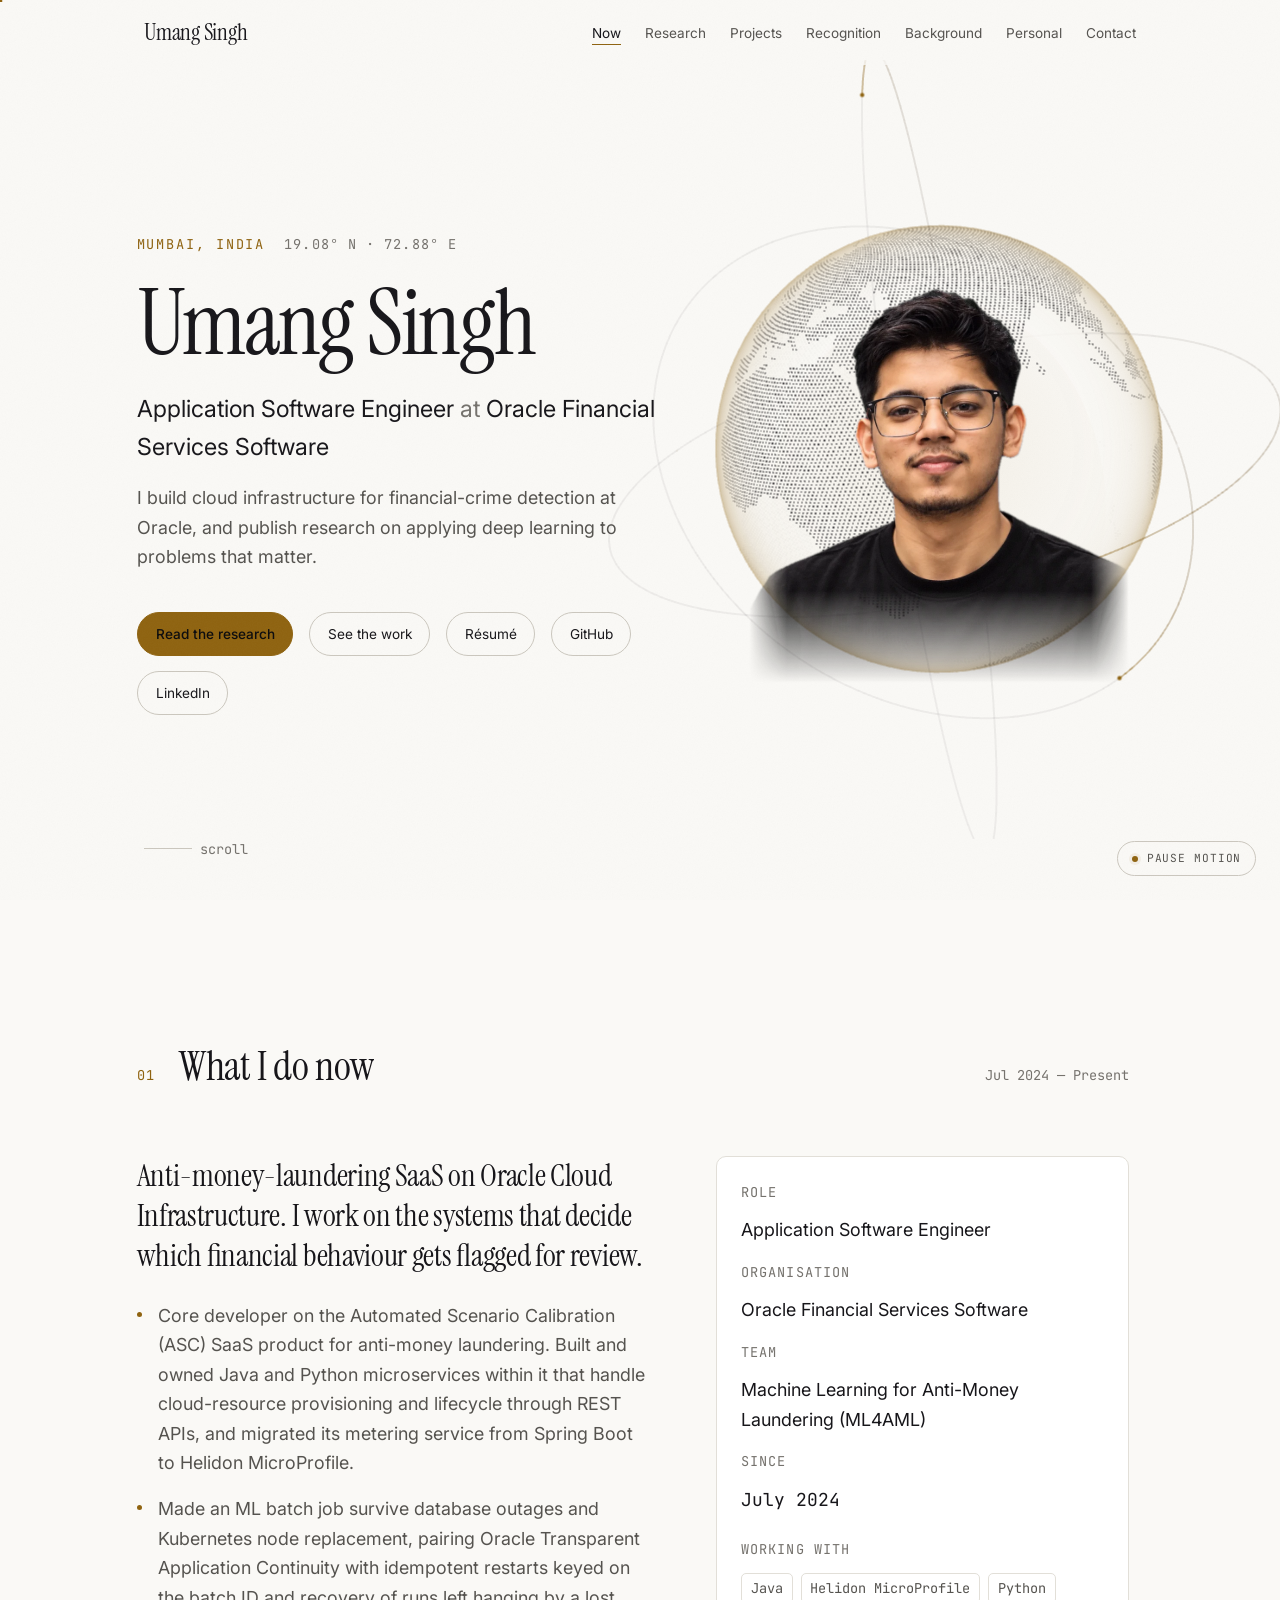
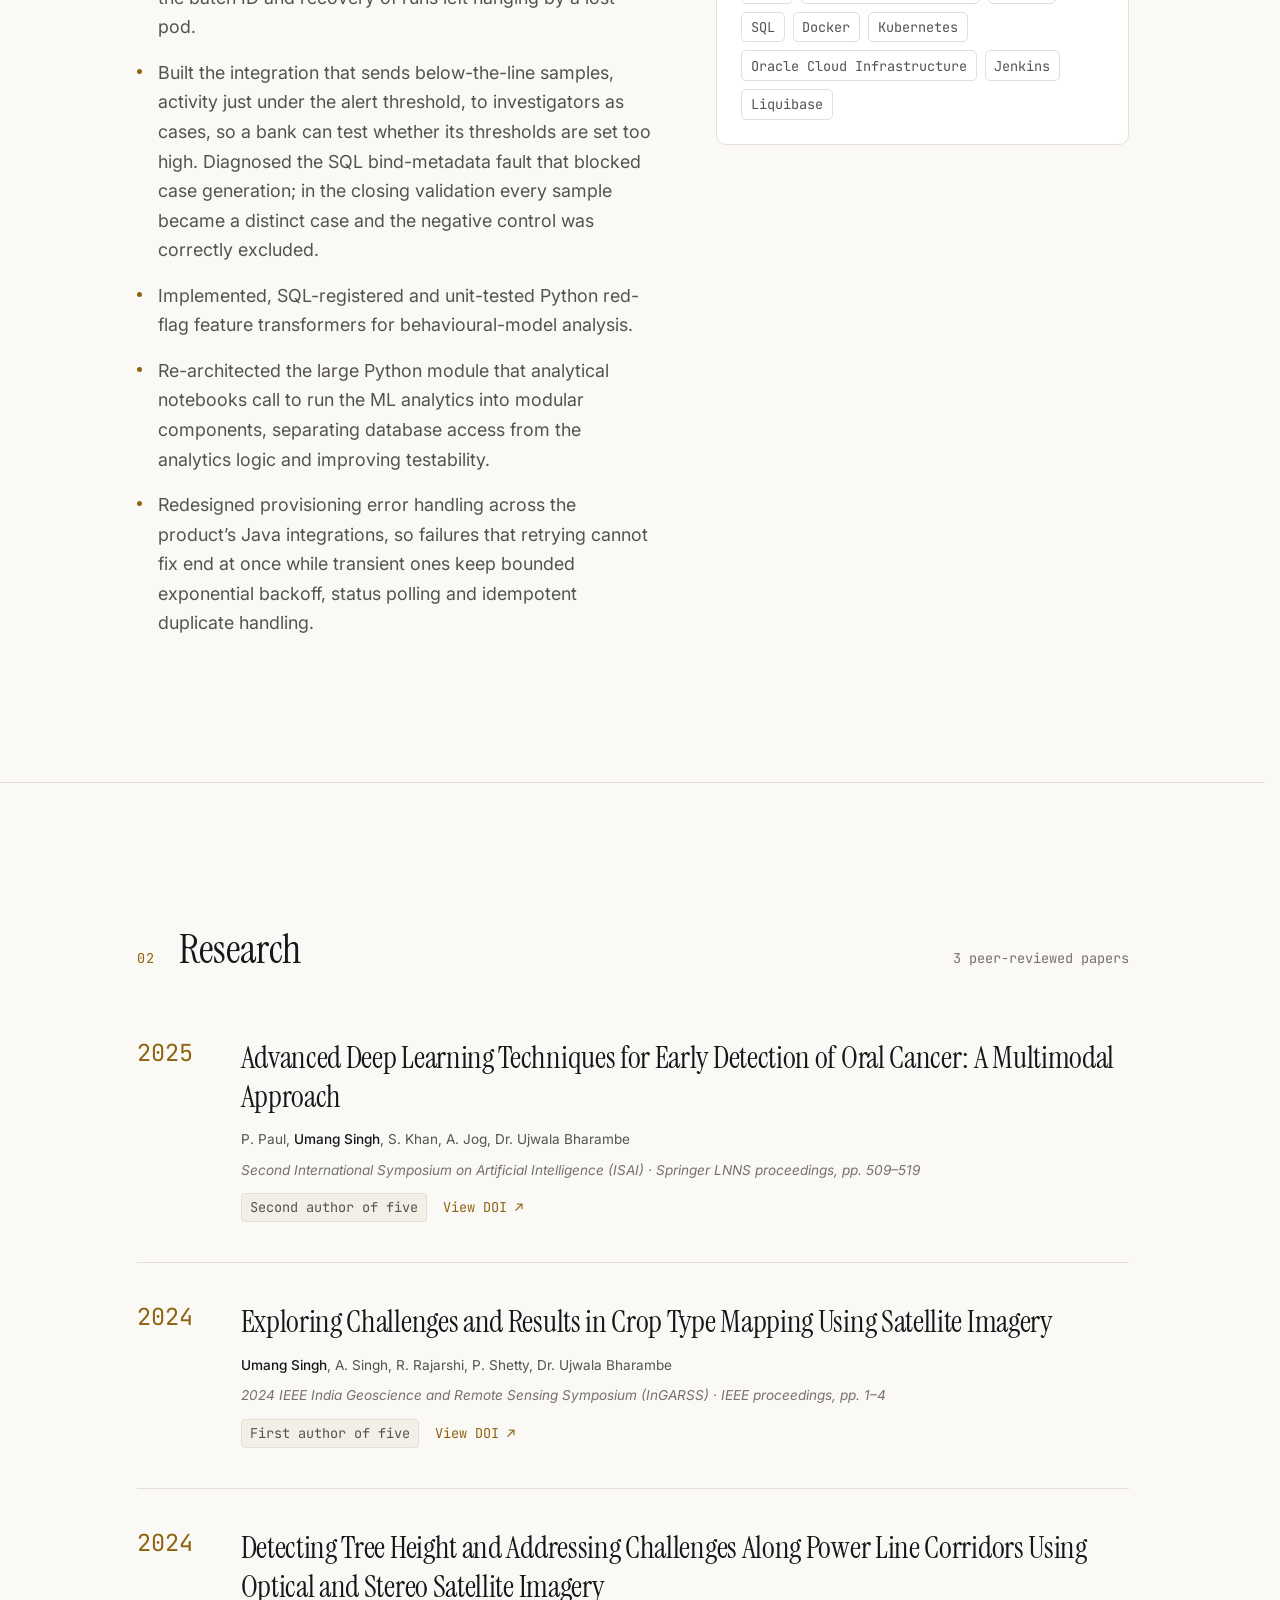
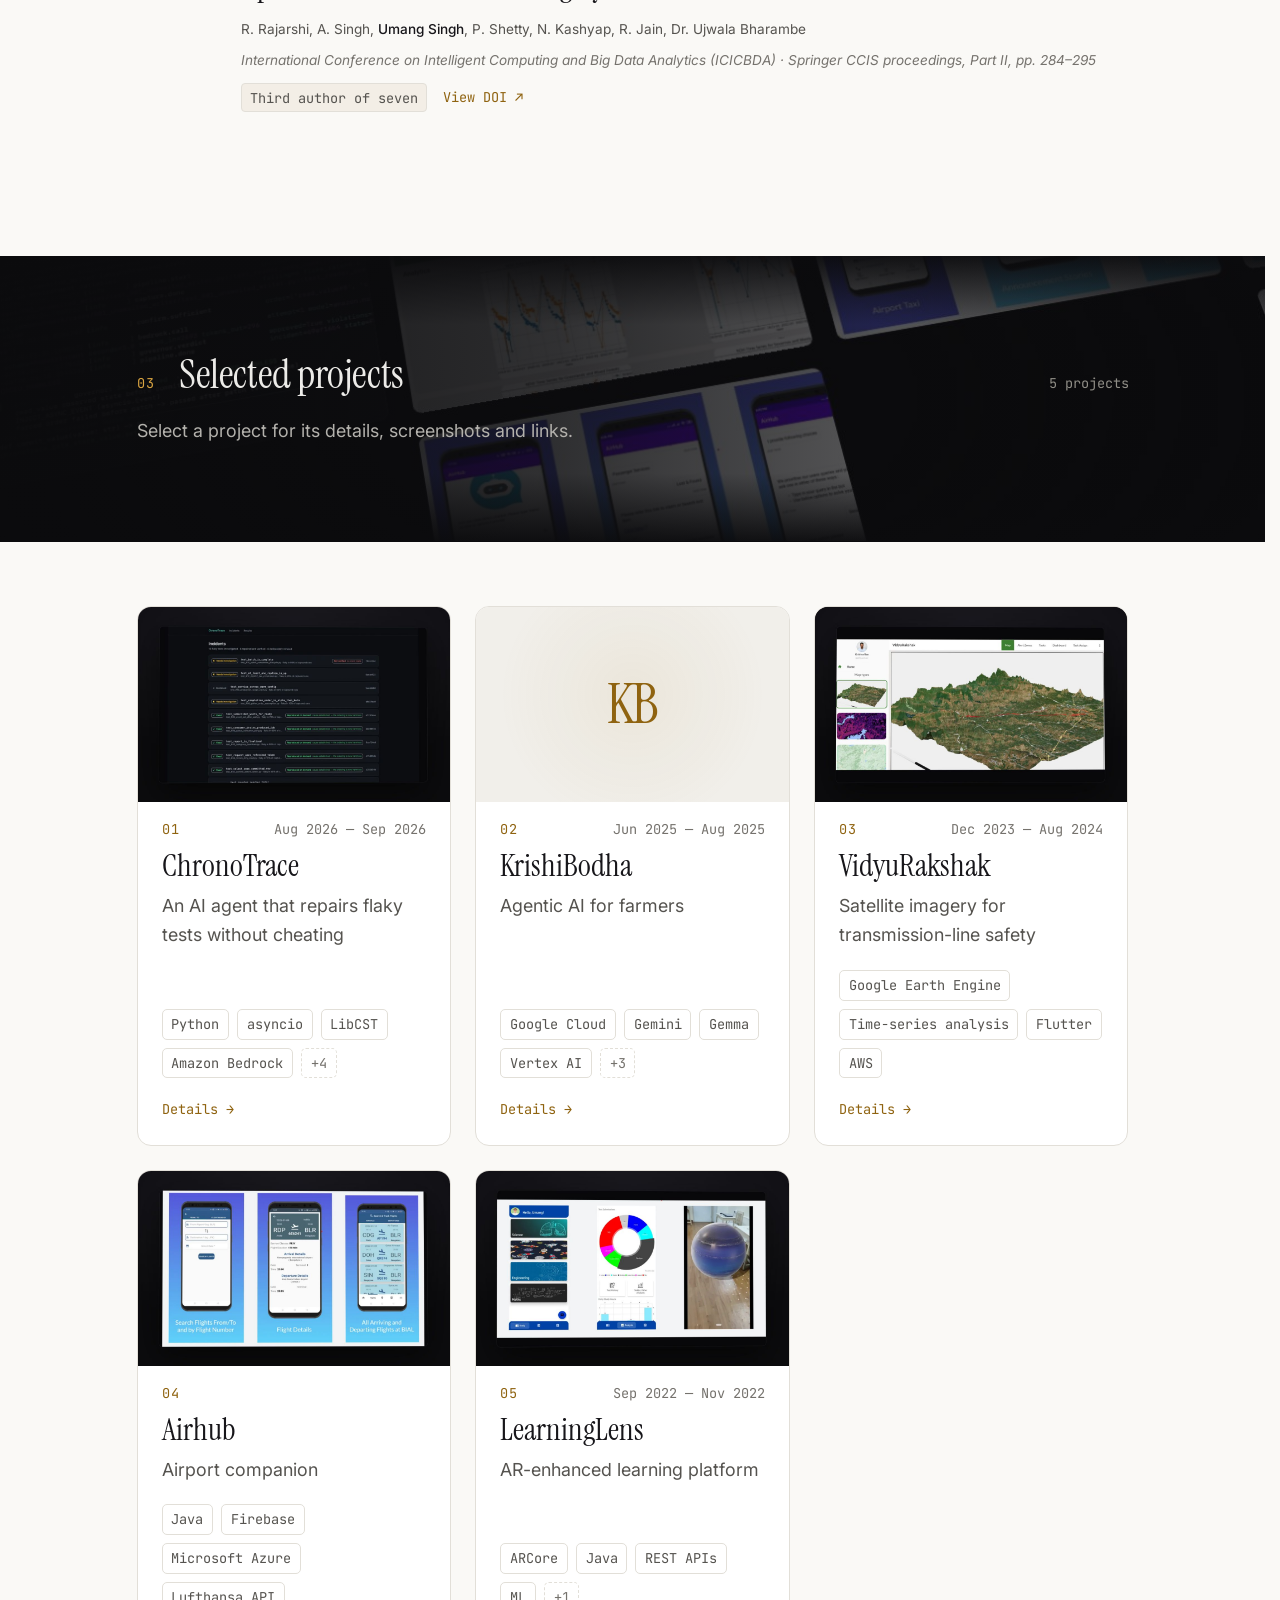
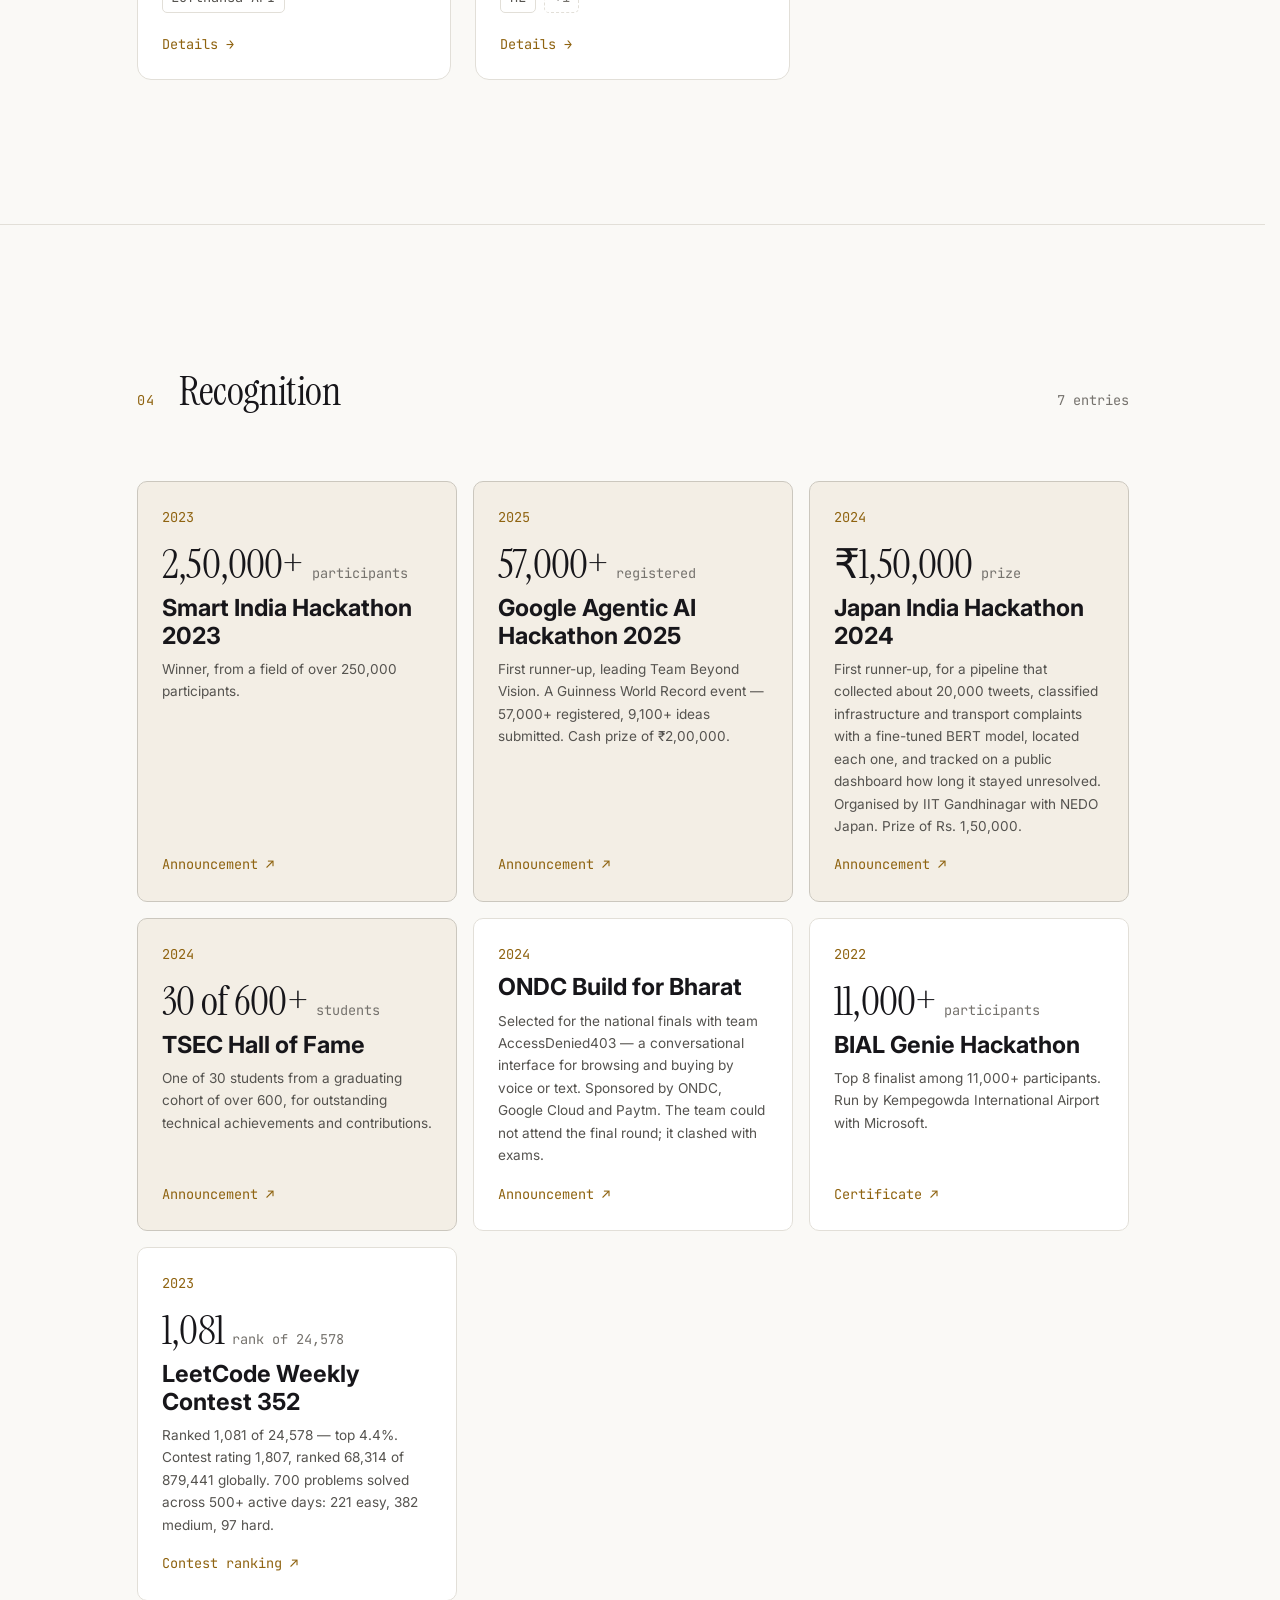
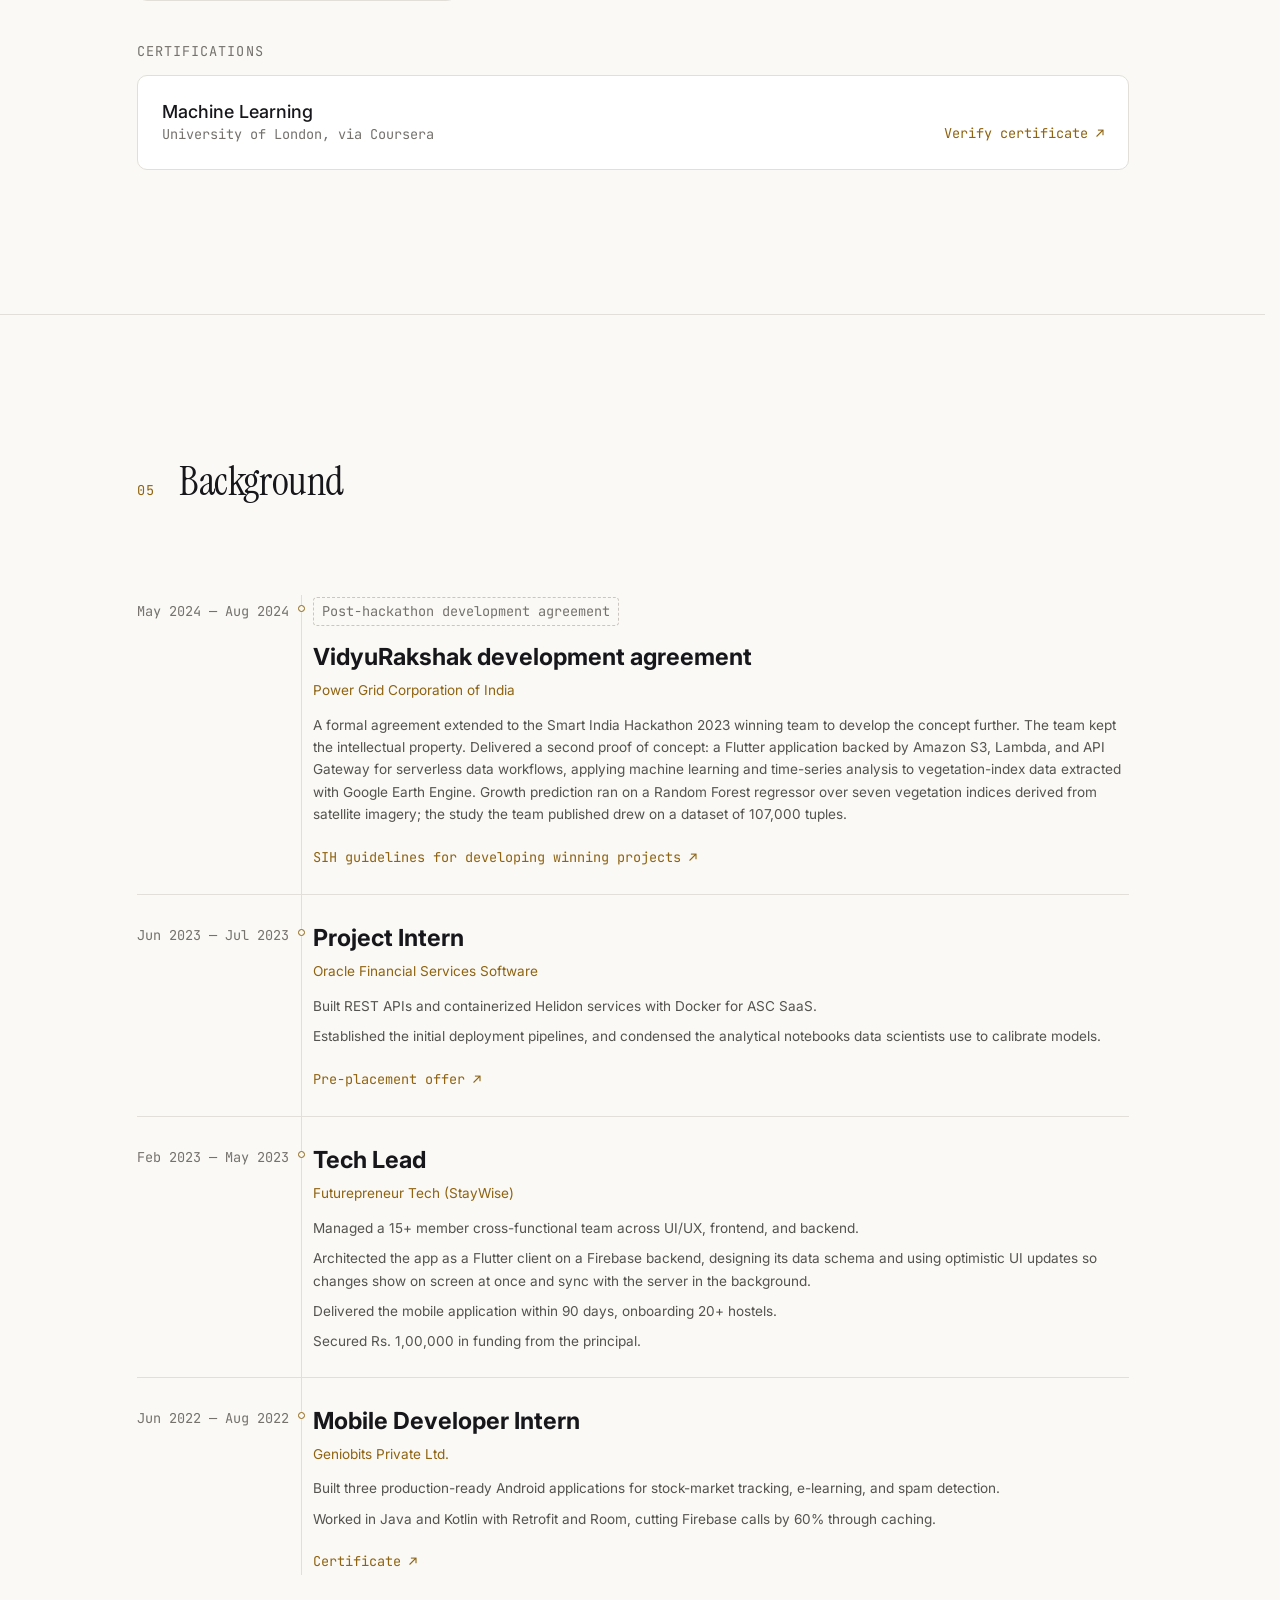
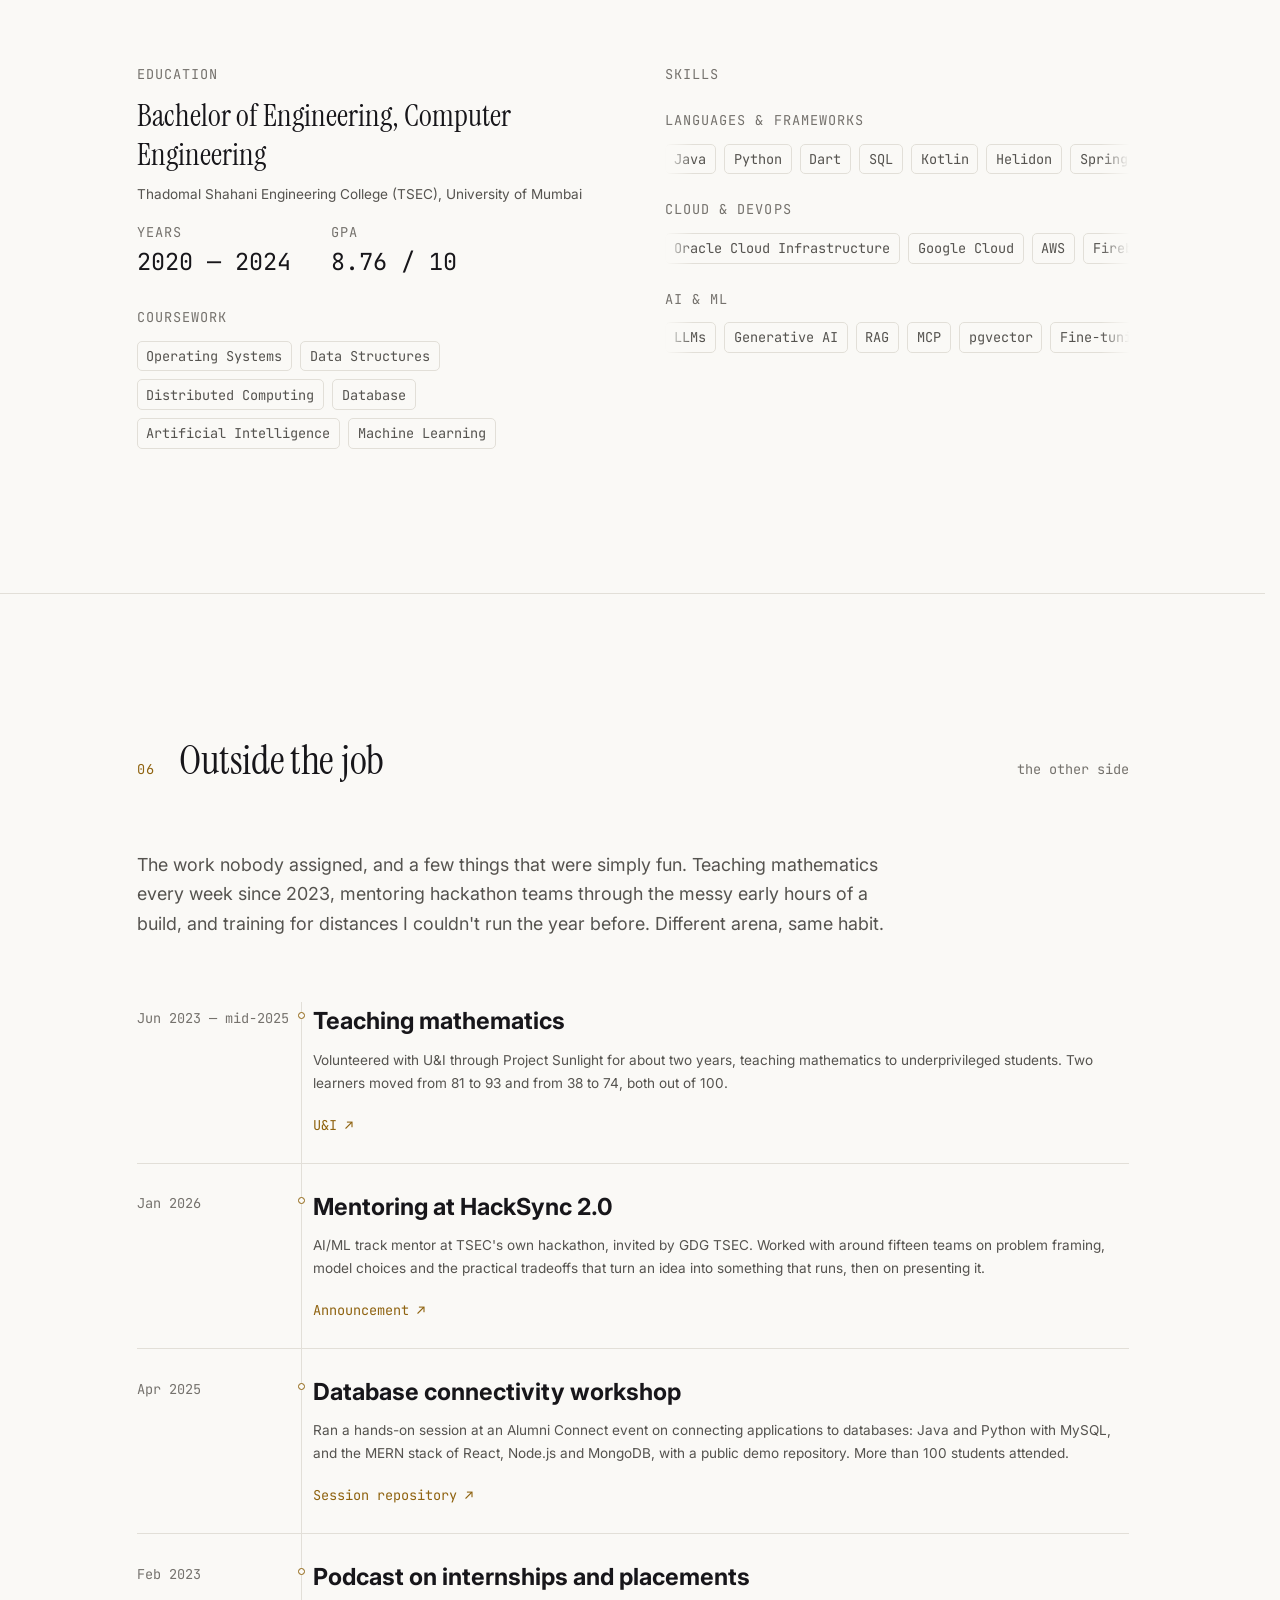
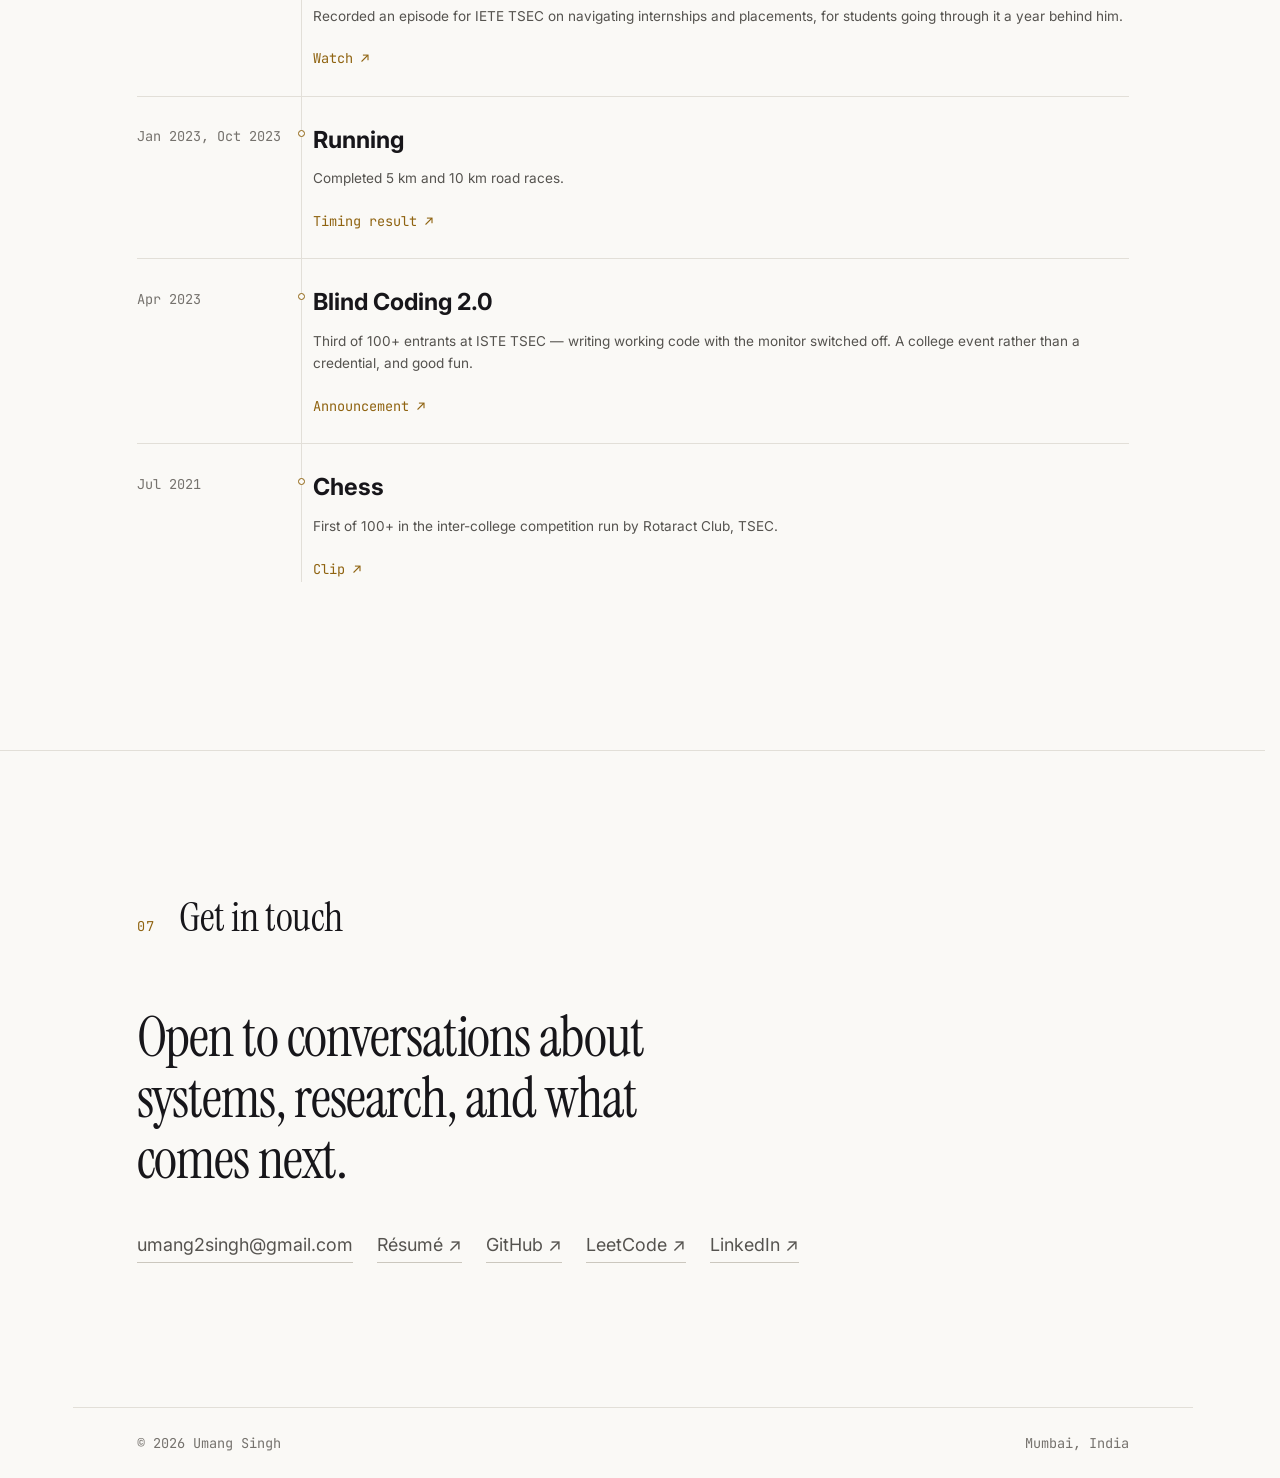
==== commit 328d46b1: "Rebuild portfolio: résumé PDF fixed, content synced with core, phone toggle Source: career@03337b7. " ====
--- a/index.html
+++ b/index.html
@@ -104,12 +104,12 @@
       src="https://static.cloudflareinsights.com/beacon.min.js"
       data-cf-beacon='{"token": "6cdd7b9f3900493287152ae047d2429b"}'
     ></script>
-    <script type="module" crossorigin src="/assets/index-WEEvg49G.js"></script>
+    <script type="module" crossorigin src="/assets/index-TuDJ-nUB.js"></script>
     <link rel="modulepreload" crossorigin href="/assets/rolldown-runtime-CbXtAM7H.js">
     <link rel="modulepreload" crossorigin href="/assets/motion-b7H1NMUL.js">
     <link rel="modulepreload" crossorigin href="/assets/react-DuQ67bkh.js">
     <link rel="modulepreload" crossorigin href="/assets/gsap-DWxn8li7.js">
-    <link rel="stylesheet" crossorigin href="/assets/index-DLKJ97RK.css">
+    <link rel="stylesheet" crossorigin href="/assets/index-CLJEvYwc.css">
   </head>
   <body>
     <div id="root"></div>
--- a/assets/index-CLJEvYwc.css
+++ b/assets/index-CLJEvYwc.css
@@ -0,0 +1 @@
+@font-face{font-family:Instrument Serif Fallback;src:local(Georgia),local(Times New Roman),local(Times);size-adjust:77.1%}@font-face{font-family:Inter Fallback;src:local(Helvetica Neue),local(Helvetica);size-adjust:104.8%}@font-face{font-family:Inter Fallback;src:local(Arial),local(Liberation Sans);size-adjust:105.7%}:root{--font-display:"Instrument Serif", "Instrument Serif Fallback", ui-serif, Georgia, serif;--font-body:"Inter", "Inter Fallback", -apple-system, BlinkMacSystemFont, "Segoe UI", sans-serif;--font-mono:"JetBrains Mono", ui-monospace, "SF Mono", Menlo, monospace;--step--1:clamp(.79rem, .77rem + .11vw, .85rem);--step-0:clamp(1rem, .96rem + .2vw, 1.12rem);--step-1:clamp(1.25rem, 1.18rem + .36vw, 1.5rem);--step-2:clamp(1.56rem, 1.44rem + .62vw, 2rem);--step-3:clamp(1.95rem, 1.74rem + 1.05vw, 2.66rem);--step-4:clamp(2.44rem, 2.09rem + 1.73vw, 3.55rem);--step-5:clamp(3.05rem, 2.5rem + 2.75vw, 4.74rem);--space-2xs:.5rem;--space-xs:.75rem;--space-s:1rem;--space-m:1.5rem;--space-l:2.5rem;--space-xl:4rem;--space-2xl:6rem;--space-3xl:9rem;--measure:68ch;--page-max:1120px;--gutter:clamp(1.25rem, 5vw, 4rem);--ease-out:cubic-bezier(.16, 1, .3, 1);--ease-in-out:cubic-bezier(.65, 0, .35, 1);--dur-fast:.18s;--dur-mid:.42s;--dur-slow:.9s;--bg:#0b0b0d;--bg-raised:#131317;--bg-sunken:#08080a;--text:#ecebe8;--text-dim:#a3a19c;--text-faint:#828079;--line:#26262b;--line-strong:#3a3a41;--accent:#d9a441;--accent-dim:#8a6a2c;--accent-wash:#d9a44114}@media (prefers-color-scheme:light){:root{--bg:#faf9f6;--bg-raised:#fff;--bg-sunken:#f1efea;--text:#17161a;--text-dim:#55534f;--text-faint:#75726d;--line:#e2dfd8;--line-strong:#cbc7be;--accent:#8f6310;--accent-dim:#b99548;--accent-wash:#9a6b1212}}*,:before,:after{box-sizing:border-box}*{margin:0}html{-webkit-text-size-adjust:100%;scroll-behavior:smooth;scrollbar-gutter:stable;overflow-x:clip}body{background:var(--bg);color:var(--text);font-family:var(--font-body);font-size:var(--step-0);-webkit-font-smoothing:antialiased;-moz-osx-font-smoothing:grayscale;font-feature-settings:"kern" 1, "liga" 1, "calt" 1;line-height:1.65}img,svg{max-width:100%;display:block}a{color:inherit;text-decoration:none}ul,ol{padding:0;list-style:none}button{font:inherit;color:inherit;cursor:pointer;background:0 0;border:none}:focus-visible{outline:2px solid var(--accent);outline-offset:3px;border-radius:2px}::selection{background:var(--accent);color:var(--bg)}html.lenis,html.lenis body{height:auto}.lenis.lenis-smooth{scroll-behavior:auto!important}.lenis.lenis-stopped{overflow:hidden}@media (prefers-reduced-motion:reduce){html{scroll-behavior:auto}*,:before,:after{scroll-behavior:auto!important;transition-duration:.01ms!important;animation-duration:.01ms!important;animation-iteration-count:1!important}}.sr-only{clip-path:inset(50%);white-space:nowrap;border:0;width:1px;height:1px;margin:-1px;padding:0;position:absolute;overflow:hidden}.split-word{clip-path:inset(-.35em 0 0);padding-bottom:.06em;display:inline-block}.split-word>span{will-change:transform;display:inline-block}.marquee{width:100%;min-width:0;overflow:hidden;-webkit-mask-image:linear-gradient(90deg,#0000,#000 6% 94%,#0000);mask-image:linear-gradient(90deg,#0000,#000 6% 94%,#0000)}.marquee-track{width:max-content;animation:linear infinite marquee;display:flex}.marquee:hover .marquee-track{animation-play-state:paused}.marquee-group{gap:var(--space-2xs);padding-right:var(--space-2xs);flex-shrink:0;display:flex}@keyframes marquee{0%{transform:translate(0,0)}to{transform:translate(-50%)}}.shell{width:100%;max-width:var(--page-max);padding-inline:var(--gutter);margin-inline:auto}.section{padding-block:var(--space-3xl);position:relative}.section+.section{border-top:1px solid var(--line)}.section-head{align-items:baseline;gap:var(--space-m);margin-bottom:var(--space-xl);flex-wrap:wrap;display:flex}.section-index{font-family:var(--font-mono);font-size:var(--step--1);color:var(--accent);letter-spacing:.08em;flex-shrink:0}.section-title{font-family:var(--font-display);font-size:var(--step-3);letter-spacing:-.01em;font-weight:400;line-height:1.1}.section-note{font-size:var(--step--1);color:var(--text-faint);font-family:var(--font-mono);margin-left:auto}.prose{max-width:var(--measure);color:var(--text-dim)}.skip-link{left:var(--gutter);z-index:100;background:var(--accent);color:var(--bg);padding:var(--space-2xs) var(--space-s);font-size:var(--step--1);transition:top var(--dur-fast) var(--ease-out);border-radius:4px;position:absolute;top:-100px}.skip-link:focus{top:var(--space-s)}.nav{inset-inline:0;z-index:50;-webkit-backdrop-filter:blur(14px);background:color-mix(in srgb, var(--bg) 78%, transparent);transition:border-color var(--dur-mid) var(--ease-out), background var(--dur-mid) var(--ease-out);border-bottom:1px solid #0000;position:fixed;top:0}.nav[data-scrolled=true]{border-bottom-color:var(--line)}.nav-inner{justify-content:space-between;align-items:center;gap:var(--space-m);height:64px;display:flex}.nav-mark{font-family:var(--font-display);font-size:var(--step-1);letter-spacing:-.01em;white-space:nowrap}.nav-links{gap:var(--space-m);align-items:center;display:flex}.nav-link{font-size:var(--step--1);color:var(--text-dim);transition:color var(--dur-fast) var(--ease-out);white-space:nowrap;padding-block:4px;position:relative}.nav-link:after{content:"";background:var(--accent);transform-origin:0;height:1px;transition:transform var(--dur-mid) var(--ease-out);position:absolute;bottom:0;left:0;right:0;transform:scaleX(0)}.nav-link:hover{color:var(--text)}.nav-link:hover:after,.nav-link[aria-current=true]:after{transform:scaleX(1)}.nav-link[aria-current=true]{color:var(--text)}.nav-toggle{font-family:var(--font-mono);font-size:var(--step--1);color:var(--text-dim);border:1px solid var(--line-strong);transition:border-color var(--dur-fast) var(--ease-out), color var(--dur-fast) var(--ease-out);border-radius:999px;padding:.35rem .85rem;display:none}.nav-toggle:hover{border-color:var(--accent);color:var(--text)}.nav-panel{border-top:1px solid var(--line);background:var(--bg);padding:var(--space-s) var(--gutter) var(--space-m)}.nav-panel ul{gap:var(--space-2xs);display:grid}.nav-panel-link{padding:var(--space-2xs) 0;font-size:var(--step-1);color:var(--text-dim);border-bottom:1px solid var(--line);display:block}.nav-panel-link[aria-current=true]{color:var(--accent)}@media (width<=720px){.nav-links{display:none}.nav-toggle{display:inline-block}}@media (width>=721px){.nav-panel{display:none}}.hero{min-height:100svh;padding-block:var(--space-3xl) var(--space-2xl);flex-direction:column;justify-content:center;display:flex;position:relative}.hero-grid{gap:var(--space-xl);grid-template-columns:minmax(0,1.15fr) minmax(0,.85fr);align-items:center;width:100%;display:grid}.hero-copy{min-width:0}.hero-portrait{justify-self:end;width:min(100%,380px);position:relative}.hero-portrait:before{content:"";background:radial-gradient(circle at 50% 40%, var(--accent-wash) 0%, transparent 70%);z-index:0;border-radius:50% 50% 46% 46%/55% 55% 45% 45%;position:absolute;inset:8% 6% 0}.hero-portrait img{z-index:1;width:100%;height:auto;position:relative}@media (width<=860px){.hero-grid{gap:var(--space-m);grid-template-columns:1fr}.hero-portrait{width:min(46%,190px);margin-block:var(--space-m) var(--space-s);grid-row:1;justify-self:center}.hero{padding-block:calc(64px + var(--space-l)) var(--space-l)}}.hero-eyebrow{font-family:var(--font-mono);font-size:var(--step--1);color:var(--accent);letter-spacing:.14em;text-transform:uppercase;margin-bottom:var(--space-m);flex-wrap:wrap;gap:.35em 1.4em;display:flex}.hero-coords{color:var(--text-faint);letter-spacing:.08em}.hero-name{font-family:var(--font-display);letter-spacing:-.025em;margin-bottom:var(--space-m);font-size:clamp(3.1rem,1.5rem + 5.2vw,6.6rem);font-weight:400;line-height:.95}.hero-role{font-size:var(--step-1);color:var(--text);margin-bottom:var(--space-s)}.hero-role .at{color:var(--text-faint)}.hero-tagline{font-size:var(--step-0);color:var(--text-dim);max-width:54ch;margin-bottom:var(--space-l)}.hero-actions{gap:var(--space-s);flex-wrap:wrap;align-items:center;display:flex}.hero-scroll{bottom:var(--space-l);left:max(var(--gutter), calc(50vw - var(--page-max) / 2 + var(--gutter)));font-family:var(--font-mono);font-size:var(--step--1);color:var(--text-faint);align-items:center;gap:var(--space-2xs);display:flex;position:absolute}.hero-scroll .rule{background:var(--line-strong);width:48px;height:1px;display:block;position:relative;overflow:hidden}.hero-scroll .rule:after{content:"";background:var(--accent);animation:sweep 2.4s var(--ease-in-out) infinite;position:absolute;inset:0;transform:translate(-100%)}@keyframes sweep{0%{transform:translate(-100%)}55%{transform:translate(0)}to{transform:translate(100%)}}@media (width<=860px){.hero-scroll{display:none}}.btn{align-items:center;gap:var(--space-2xs);border:1px solid var(--line-strong);font-size:var(--step--1);color:var(--text);transition:border-color var(--dur-fast) var(--ease-out), background var(--dur-fast) var(--ease-out), transform var(--dur-fast) var(--ease-out);border-radius:999px;padding:.6rem 1.1rem;display:inline-flex}.btn:hover{border-color:var(--accent);background:var(--accent-wash);transform:translateY(-1px)}.btn-primary{background:var(--accent);border-color:var(--accent);color:#0b0b0d;font-weight:500}.btn-primary:hover{background:var(--accent);filter:brightness(1.08)}.now-grid{gap:var(--space-xl);grid-template-columns:minmax(0,1.25fr) minmax(0,1fr);align-items:start;display:grid}@media (width<=860px){.now-grid{gap:var(--space-l);grid-template-columns:1fr}}.now-summary{font-family:var(--font-display);font-size:var(--step-2);letter-spacing:-.01em;margin-bottom:var(--space-m);line-height:1.3}.point-list{gap:var(--space-s);display:grid}.point{gap:var(--space-s);color:var(--text-dim);font-size:var(--step-0);grid-template-columns:auto 1fr;display:grid}.point-bullet{background:var(--accent);border-radius:50%;flex-shrink:0;width:5px;height:5px;margin-top:.62em}.meta-card{border:1px solid var(--line);padding:var(--space-m);background:var(--bg-raised);border-radius:10px}.meta-label{font-family:var(--font-mono);font-size:var(--step--1);color:var(--text-faint);letter-spacing:.08em;text-transform:uppercase;margin-bottom:var(--space-xs)}.meta-period{font-family:var(--font-mono);font-size:var(--step-0);color:var(--text)}.tags{gap:var(--space-2xs);flex-wrap:wrap;display:flex}.tag{font-family:var(--font-mono);font-size:var(--step--1);color:var(--text-dim);border:1px solid var(--line);transition:border-color var(--dur-fast) var(--ease-out), color var(--dur-fast) var(--ease-out);border-radius:5px;padding:.2rem .55rem}.tag:hover{border-color:var(--accent-dim);color:var(--text)}.pub-list{gap:var(--space-l);display:grid}.pub{gap:var(--space-m);padding-bottom:var(--space-l);border-bottom:1px solid var(--line);grid-template-columns:5rem minmax(0,1fr);display:grid}.pub:last-child{border-bottom:none;padding-bottom:0}@media (width<=720px){.pub{gap:var(--space-xs);grid-template-columns:1fr}}.pub-year{font-family:var(--font-mono);font-size:var(--step-1);color:var(--accent);line-height:1.2}.pub-title{font-family:var(--font-display);font-size:var(--step-2);letter-spacing:-.01em;margin-bottom:var(--space-xs);font-weight:400;line-height:1.25}.pub-authors{font-size:var(--step--1);color:var(--text-dim);margin-bottom:var(--space-2xs)}.pub-authors strong{color:var(--text);font-weight:500}.pub-venue{font-size:var(--step--1);color:var(--text-faint);font-style:italic}.pub-foot{gap:var(--space-s);margin-top:var(--space-xs);flex-wrap:wrap;align-items:center;display:flex}.pub-position{font-family:var(--font-mono);font-size:var(--step--1);color:var(--text-dim);background:var(--accent-wash);border:1px solid var(--line);border-radius:4px;padding:.15rem .5rem}.doi-link{font-family:var(--font-mono);font-size:var(--step--1);color:var(--accent);transition:border-color var(--dur-fast) var(--ease-out);border-bottom:1px solid #0000}.doi-link:hover{border-bottom-color:var(--accent)}.pmodal-grid>*,.now-grid>*,.pub>*,.tl-item>*{min-width:0}.project-name{font-family:var(--font-display);font-size:var(--step-3);letter-spacing:-.02em;margin-bottom:var(--space-2xs);font-weight:400;line-height:1.05}.project-blurb{color:var(--text-faint);font-size:var(--step-0)}.project-period{font-family:var(--font-mono);font-size:var(--step--1);color:var(--text-faint);margin-top:var(--space-2xs)}.project-detail{color:var(--text-dim);margin-bottom:var(--space-m)}.project-context{align-items:baseline;gap:var(--space-2xs);font-family:var(--font-mono);font-size:var(--step--1);color:var(--accent);margin-bottom:var(--space-s);grid-template-columns:14px minmax(0,1fr);line-height:1.5;display:grid}.project-context:before{content:"";background:var(--accent);height:1px;transform:translateY(-.3em)}.timeline{gap:0;display:grid;position:relative}.tl-item{gap:var(--space-m);padding-block:var(--space-m);border-bottom:1px solid var(--line);grid-template-columns:9.5rem minmax(0,1fr);display:grid}.tl-item:last-child{border-bottom:none}@media (width<=720px){.tl-item{gap:var(--space-2xs);grid-template-columns:1fr}}.tl-period{font-family:var(--font-mono);font-size:var(--step--1);color:var(--text-faint);padding-top:.35em}.tl-role{font-size:var(--step-1);margin-bottom:.1em}.tl-org{font-size:var(--step--1);color:var(--accent);margin-bottom:var(--space-xs)}.tl-points{gap:var(--space-2xs);color:var(--text-dim);font-size:var(--step--1);display:grid}.tl-kind{font-family:var(--font-mono);font-size:var(--step--1);color:var(--text-faint);border:1px dashed var(--line-strong);margin-bottom:var(--space-xs);border-radius:4px;padding:.15rem .5rem;display:inline-block}.award-grid{gap:var(--space-s);grid-template-columns:repeat(auto-fill,minmax(min(100%,260px),1fr));display:grid}.award{border:1px solid var(--line);padding:var(--space-m);background:var(--bg-raised);gap:var(--space-2xs);transition:border-color var(--dur-mid) var(--ease-out), transform var(--dur-mid) var(--ease-out);will-change:transform;border-radius:10px;flex-direction:column;display:flex}.award:hover{border-color:var(--accent-dim);transform:translateY(-2px)}.award[data-weight=major]{border-color:var(--line-strong);background:var(--accent-wash)}.award-year{font-family:var(--font-mono);font-size:var(--step--1);color:var(--accent)}.award-title{font-size:var(--step-1);line-height:1.2}.award-detail{font-size:var(--step--1);color:var(--text-dim)}.award-evidence{padding-top:var(--space-2xs);font-family:var(--font-mono);font-size:var(--step--1);color:var(--accent);transition:border-color var(--dur-fast) var(--ease-out);border-bottom:1px solid #0000;align-self:flex-start;margin-top:auto}.award-evidence:hover{border-bottom-color:var(--accent)}.certs{margin-top:var(--space-l)}.certs ul{gap:var(--space-s);display:grid}.cert{justify-content:space-between;align-items:center;gap:var(--space-m);border:1px solid var(--line);padding:var(--space-m);background:var(--bg-raised);border-radius:10px;flex-wrap:wrap;display:flex}.cert-title{font-size:var(--step-0);font-weight:500;line-height:1.3}.cert-issuer{font-size:var(--step--1);color:var(--text-faint);font-family:var(--font-mono)}.edu-grid{gap:var(--space-xl);grid-template-columns:minmax(0,1fr) minmax(0,1fr);display:grid}.edu-grid>*{min-width:0}@media (width<=860px){.edu-grid{gap:var(--space-l);grid-template-columns:1fr}}.edu-degree{font-family:var(--font-display);font-size:var(--step-2);margin-bottom:var(--space-2xs);font-weight:400;line-height:1.25}.edu-inst{color:var(--text-dim);font-size:var(--step--1);margin-bottom:var(--space-s)}.edu-facts{gap:var(--space-l);margin-bottom:var(--space-m);flex-wrap:wrap;display:flex}.edu-fact-label{font-family:var(--font-mono);font-size:var(--step--1);color:var(--text-faint);text-transform:uppercase;letter-spacing:.08em}.edu-fact-value{font-family:var(--font-mono);font-size:var(--step-1);color:var(--text)}.skill-group{margin-bottom:var(--space-m)}.skill-group:last-child{margin-bottom:0}.skill-group-name{font-family:var(--font-mono);font-size:var(--step--1);color:var(--text-faint);text-transform:uppercase;letter-spacing:.08em;margin-bottom:var(--space-xs)}.contact{text-align:left}.contact-line{font-family:var(--font-display);font-size:var(--step-4);letter-spacing:-.02em;margin-bottom:var(--space-l);max-width:22ch;font-weight:400;line-height:1.1}.contact-links{gap:var(--space-m);flex-wrap:wrap;display:flex}.contact-link{align-items:center;gap:var(--space-2xs);font-size:var(--step-0);color:var(--text-dim);border-bottom:1px solid var(--line-strong);transition:color var(--dur-fast) var(--ease-out), border-color var(--dur-fast) var(--ease-out);padding-bottom:2px;display:inline-flex}.contact-link:hover{color:var(--accent);border-bottom-color:var(--accent)}.footer{border-top:1px solid var(--line);padding-block:var(--space-m);justify-content:space-between;gap:var(--space-s);font-family:var(--font-mono);font-size:var(--step--1);color:var(--text-faint);flex-wrap:wrap;display:flex}.progress{transform-origin:0;background:var(--accent);z-index:60;width:100%;height:2px;position:fixed;top:0;left:0}@media (width>=1600px){:root{--page-max:1320px;--gutter:5rem}.hero-portrait{width:min(100%,440px)}}@media (width>=2200px){:root{--page-max:1520px;--step-0:1.19rem;--step-5:5.6rem}}@media (hover:none){.marquee:hover .marquee-track{animation-play-state:running}.award:hover{transform:none}}.intro{z-index:200;background:var(--bg-sunken);justify-content:center;align-items:center;gap:var(--space-m);flex-direction:column;display:flex;position:fixed;inset:0}.intro-inner{font-family:var(--font-display);font-size:var(--step-4);letter-spacing:-.02em;line-height:1;display:flex;overflow:hidden}.intro-inner>span{white-space:pre;will-change:transform;display:inline-block}.intro-rule{background:var(--accent);transform-origin:0;width:min(46vw,320px);height:1px}.award-figure{align-items:baseline;gap:var(--space-2xs);margin-block:var(--space-2xs) 0;flex-wrap:wrap;display:flex}.countup{font-family:var(--font-display);font-size:var(--step-3);color:var(--text);font-variant-numeric:tabular-nums;letter-spacing:-.02em;line-height:1}.award-figure-label{font-family:var(--font-mono);font-size:var(--step--1);color:var(--text-faint)}.award{position:relative;overflow:hidden}.award:after{content:"";pointer-events:none;opacity:0;transition:opacity var(--dur-mid) var(--ease-out);background:radial-gradient(260px circle at var(--mx,50%) var(--my,50%), color-mix(in srgb, var(--accent) 13%, transparent), transparent 65%);position:absolute;inset:0}.award:hover:after{opacity:1}@media (hover:none){.award:after{display:none}}.project-links{gap:var(--space-m);margin-top:var(--space-s);flex-wrap:wrap;display:flex}.gallery{gap:var(--space-xs);margin-top:var(--space-m);padding-bottom:var(--space-2xs);scroll-snap-type:x mandatory;scrollbar-width:thin;grid-auto-columns:minmax(190px,1fr);grid-auto-flow:column;display:grid;overflow-x:auto}.gallery>li{scroll-snap-align:start}.gallery-thumb{border:1px solid var(--line);background:var(--bg-sunken);cursor:zoom-in;width:100%;transition:border-color var(--dur-fast) var(--ease-out), transform var(--dur-fast) var(--ease-out);border-radius:8px;padding:0;display:block;overflow:hidden}.gallery-thumb:hover{border-color:var(--accent-dim);transform:translateY(-2px)}.gallery-thumb img{object-fit:cover;object-position:top left;width:100%;height:118px;display:block}.lightbox{z-index:150;background:color-mix(in srgb, var(--bg-sunken) 94%, transparent);-webkit-backdrop-filter:blur(6px);cursor:zoom-out;place-items:center;padding:clamp(1rem,5vw,4rem);display:grid;position:fixed;inset:0}.lightbox img{object-fit:contain;border:1px solid var(--line);cursor:default;border-radius:8px;max-width:100%;max-height:78vh}.lightbox-close{top:var(--space-m);right:var(--space-m);font-family:var(--font-mono);font-size:var(--step--1);color:var(--text-dim);border:1px solid var(--line-strong);border-radius:999px;padding:.35rem .85rem;position:absolute}.lightbox-close:hover{color:var(--text);border-color:var(--accent)}.lightbox-nav{bottom:var(--space-l);align-items:center;gap:var(--space-m);font-family:var(--font-mono);font-size:var(--step--1);color:var(--text-dim);cursor:default;display:flex;position:absolute}.lightbox-nav button{border:1px solid var(--line-strong);width:34px;height:34px;color:var(--text);border-radius:50%}.lightbox-nav button:hover{border-color:var(--accent)}.globe{aspect-ratio:1;z-index:0;pointer-events:none;opacity:0;width:205%;transition:opacity 1.8s var(--ease-out);position:absolute;top:44%;left:50%;transform:translate(-50%,-50%)}.globe.is-ready{opacity:1}.globe>canvas{width:100%;height:100%;display:block}.hero-portrait img{-webkit-mask-composite:source-in;-webkit-mask-image:linear-gradient(#000 78%,#0000 100%),linear-gradient(90deg,#0000 0,#000 10% 90%,#0000 100%);mask-image:linear-gradient(#000 78%,#0000 100%),linear-gradient(90deg,#0000 0,#000 10% 90%,#0000 100%);-webkit-mask-composite:source-in;mask-composite:intersect}.section--projects{padding-top:0}.section+.section--projects{border-top:0}.reel-band{--text:#ecebe8;--text-dim:#b3b1ac;--text-faint:#908e87;--accent:#d9a441;--line:#ffffff21;isolation:isolate;color:var(--text);padding-block:var(--space-2xl);margin-bottom:var(--space-xl);background:#0b0b0d;align-items:center;display:flex;position:relative;overflow:hidden}.reel-band>.shell{position:relative}.reel-band .section-head{margin-bottom:var(--space-s)}.reel-band-video{object-fit:cover;z-index:-2;opacity:.6;width:100%;height:100%;position:absolute;inset:0}.reel-band-shade{z-index:-1;background:linear-gradient(90deg,#0b0b0df2 0%,#0b0b0dbd 44%,#0b0b0d33 100%),linear-gradient(#0b0b0de6 0%,#0000 24% 76%,#0b0b0deb 100%);position:absolute;inset:0}.reel-hint{color:var(--text-dim);font-size:var(--step-0);max-width:34rem}.pgrid{gap:var(--space-m);grid-template-columns:repeat(3,minmax(0,1fr));display:grid}@media (width<=1000px){.pgrid{grid-template-columns:repeat(2,minmax(0,1fr))}}@media (width<=600px){.pgrid{gap:var(--space-s);grid-template-columns:minmax(0,1fr)}}.pgrid-item{display:flex}.pgrid-item>.pcard{flex:1}.pcard{border:1px solid var(--line);background:var(--bg-raised);scroll-margin-top:calc(64px + var(--space-l));transition:border-color var(--dur-fast) var(--ease-out), transform var(--dur-mid) var(--ease-out);border-radius:14px;flex-direction:column;display:flex;position:relative;overflow:hidden}.pcard:hover,.pcard:focus-within{border-color:var(--accent-dim);transform:translateY(-3px)}.pcard-cover{aspect-ratio:16/10;background:#0b0b0d;place-items:center;display:grid;overflow:hidden}.pcard-cover img{object-fit:cover;width:100%;height:100%;transition:transform .7s var(--ease-out);display:block}.pcard:hover .pcard-cover img{transform:scale(1.04)}.pcard-mono{font-family:var(--font-display);font-size:var(--step-4);color:var(--accent);letter-spacing:-.02em}.pcard-cover:not(:has(img)){background:radial-gradient(circle at 50% 45%, var(--accent-wash) 0%, transparent 70%), var(--bg-sunken)}.pcard-body{gap:var(--space-2xs);padding:var(--space-s) var(--space-m) var(--space-m);flex-direction:column;flex:1;display:flex}.pcard-meta{justify-content:space-between;gap:var(--space-xs);font-family:var(--font-mono);font-size:var(--step--1);color:var(--text-faint);display:flex}.pcard-num{color:var(--accent);letter-spacing:.08em}.pcard-name{font-family:var(--font-display);font-size:var(--step-2);letter-spacing:-.01em;font-weight:400;line-height:1.1}.pcard-open{text-align:left;color:inherit;cursor:pointer;padding:0}.pcard-open:after{content:"";z-index:1;position:absolute;inset:0}.pcard-open:focus-visible{outline:none}.pcard:has(.pcard-open:focus-visible){outline:2px solid var(--accent);outline-offset:2px}.pcard-blurb{color:var(--text-dim);font-size:var(--step-0)}.pcard .tags{padding-top:var(--space-xs);margin-top:auto}.tag--more{color:var(--text-faint);border-style:dashed}.pcard-more{margin-top:var(--space-xs);font-family:var(--font-mono);font-size:var(--step--1);color:var(--accent)}.pcard-arrow{transition:transform var(--dur-mid) var(--ease-out);display:inline-block}.pcard:hover .pcard-arrow{transform:translate(.3em)}@media (width<=600px){.pcard{column-gap:var(--space-s);row-gap:var(--space-2xs);padding:var(--space-s);grid-template-columns:4.75rem minmax(0,1fr);align-items:start;display:grid}.pcard-body{display:contents}.pcard-cover{aspect-ratio:1;border-radius:10px;grid-area:1/1/span 3}.pcard-mono{font-size:var(--step-2)}.pcard-meta,.pcard-name,.pcard-blurb{grid-column:2}.pcard-meta{flex-wrap:wrap;justify-content:flex-start}.pcard .tags{margin-top:var(--space-2xs);grid-column:1/-1;padding-top:0}.pcard-more{display:none}}.pmodal{z-index:140;background:color-mix(in srgb, var(--bg-sunken) 82%, transparent);-webkit-backdrop-filter:blur(8px);cursor:zoom-out;place-items:center;padding:clamp(.75rem,3vw,2.5rem);display:grid;position:fixed;inset:0}.pmodal-card{border:1px solid var(--line-strong);background:var(--bg-raised);cursor:default;border-radius:16px;flex-direction:column;width:min(100%,62rem);max-height:100%;display:flex;overflow:hidden;box-shadow:0 30px 80px #00000073}.pmodal-bar{justify-content:space-between;align-items:center;gap:var(--space-s);padding:var(--space-xs) var(--space-m);border-bottom:1px solid var(--line);flex:none;display:flex}.pmodal-count{font-family:var(--font-mono);font-size:var(--step--1);color:var(--accent);letter-spacing:.08em}.pmodal-actions{align-items:center;gap:var(--space-xs);display:flex}.pmodal-btn{min-width:34px;height:34px;font-family:var(--font-mono);font-size:var(--step--1);color:var(--text-dim);border:1px solid var(--line-strong);cursor:pointer;border-radius:999px;padding:0 .85rem}.pmodal-btn:hover{color:var(--text);border-color:var(--accent)}.pmodal-btn[aria-label]{color:var(--text);border-radius:50%;padding:0}.pmodal-scroll{overscroll-behavior:contain;min-height:0;padding:var(--space-m);overflow-y:auto}.pmodal-grid{gap:var(--space-m);display:grid}@media (width>=780px){.pmodal-scroll{padding:var(--space-l)}.pmodal-grid[data-media=true]{gap:var(--space-l);grid-template-columns:minmax(0,1fr) minmax(0,1fr);align-items:start}}.pmodal-media{margin-bottom:0}.pmodal-text .project-period{margin:0 0 var(--space-2xs)}.pmodal-text .project-blurb{margin-bottom:var(--space-s)}@media (width<=640px){.pmodal{place-items:end center;padding:0}.pmodal-card{border-bottom:0;border-radius:18px 18px 0 0;max-height:92dvh}}.project-media{aspect-ratio:16/10;border:1px solid var(--line);margin-bottom:var(--space-m);background:#0b0b0d;border-radius:12px;overflow:hidden}.project-video{object-fit:cover;width:100%;height:100%;display:block}.timeline{--rail-x:calc(9.5rem + var(--space-m) / 2)}.timeline:before,.timeline-rail{content:"";top:var(--space-m);bottom:var(--space-m);left:var(--rail-x);width:1px;position:absolute}.timeline:before{background:var(--line)}.timeline-rail{background:var(--accent);transform-origin:top;display:block}.tl-item{position:relative}.tl-item:before{content:"";left:calc(var(--rail-x) - 3px);top:calc(var(--space-m) + .55em);background:var(--bg);border:1px solid var(--accent);border-radius:50%;width:7px;height:7px;position:absolute}@media (width<=720px){.timeline:before,.timeline-rail,.tl-item:before{display:none}}.motion-toggle{right:var(--space-m);bottom:var(--space-m);z-index:60;font-family:var(--font-mono);letter-spacing:.08em;text-transform:uppercase;color:var(--text-dim);border:1px solid var(--line-strong);background:color-mix(in srgb, var(--bg) 72%, transparent);-webkit-backdrop-filter:blur(10px);backdrop-filter:blur(10px);transition:color var(--dur-fast) var(--ease-out), border-color var(--dur-fast) var(--ease-out);border-radius:999px;align-items:center;gap:.55rem;padding:.45rem .85rem;font-size:.7rem;display:inline-flex;position:fixed}.motion-toggle:hover{color:var(--text);border-color:var(--accent)}.motion-toggle-dot{background:var(--text-faint);border-radius:50%;width:6px;height:6px}.motion-toggle-dot[data-on=true]{background:var(--accent);box-shadow:0 0 0 3px var(--accent-wash)}.motion-toggle-icon{display:none}@media (width<=860px){.motion-toggle{width:38px;height:38px;right:var(--space-s);bottom:var(--space-s);justify-content:center;gap:0;padding:0}.motion-toggle-dot{display:none}.motion-toggle-icon{letter-spacing:0;color:var(--accent);font-size:.6rem;display:block}.motion-toggle-label{clip-path:inset(50%);white-space:nowrap;width:1px;height:1px;margin:-1px;position:absolute;overflow:hidden}}[data-motion=paused] .marquee-track,[data-motion=paused] .hero-scroll .rule:after{animation-play-state:paused}body:after{content:"";z-index:100;pointer-events:none;opacity:.05;background-image:url("data:image/svg+xml,%3Csvg xmlns='http://www.w3.org/2000/svg' width='180' height='180'%3E%3Cfilter id='n'%3E%3CfeTurbulence type='fractalNoise' baseFrequency='0.8' numOctaves='3' stitchTiles='stitch'/%3E%3CfeColorMatrix type='saturate' values='0'/%3E%3C/filter%3E%3Crect width='100%25' height='100%25' filter='url(%23n)'/%3E%3C/svg%3E");position:fixed;inset:0}@media (prefers-color-scheme:light){body:after{opacity:.035}}
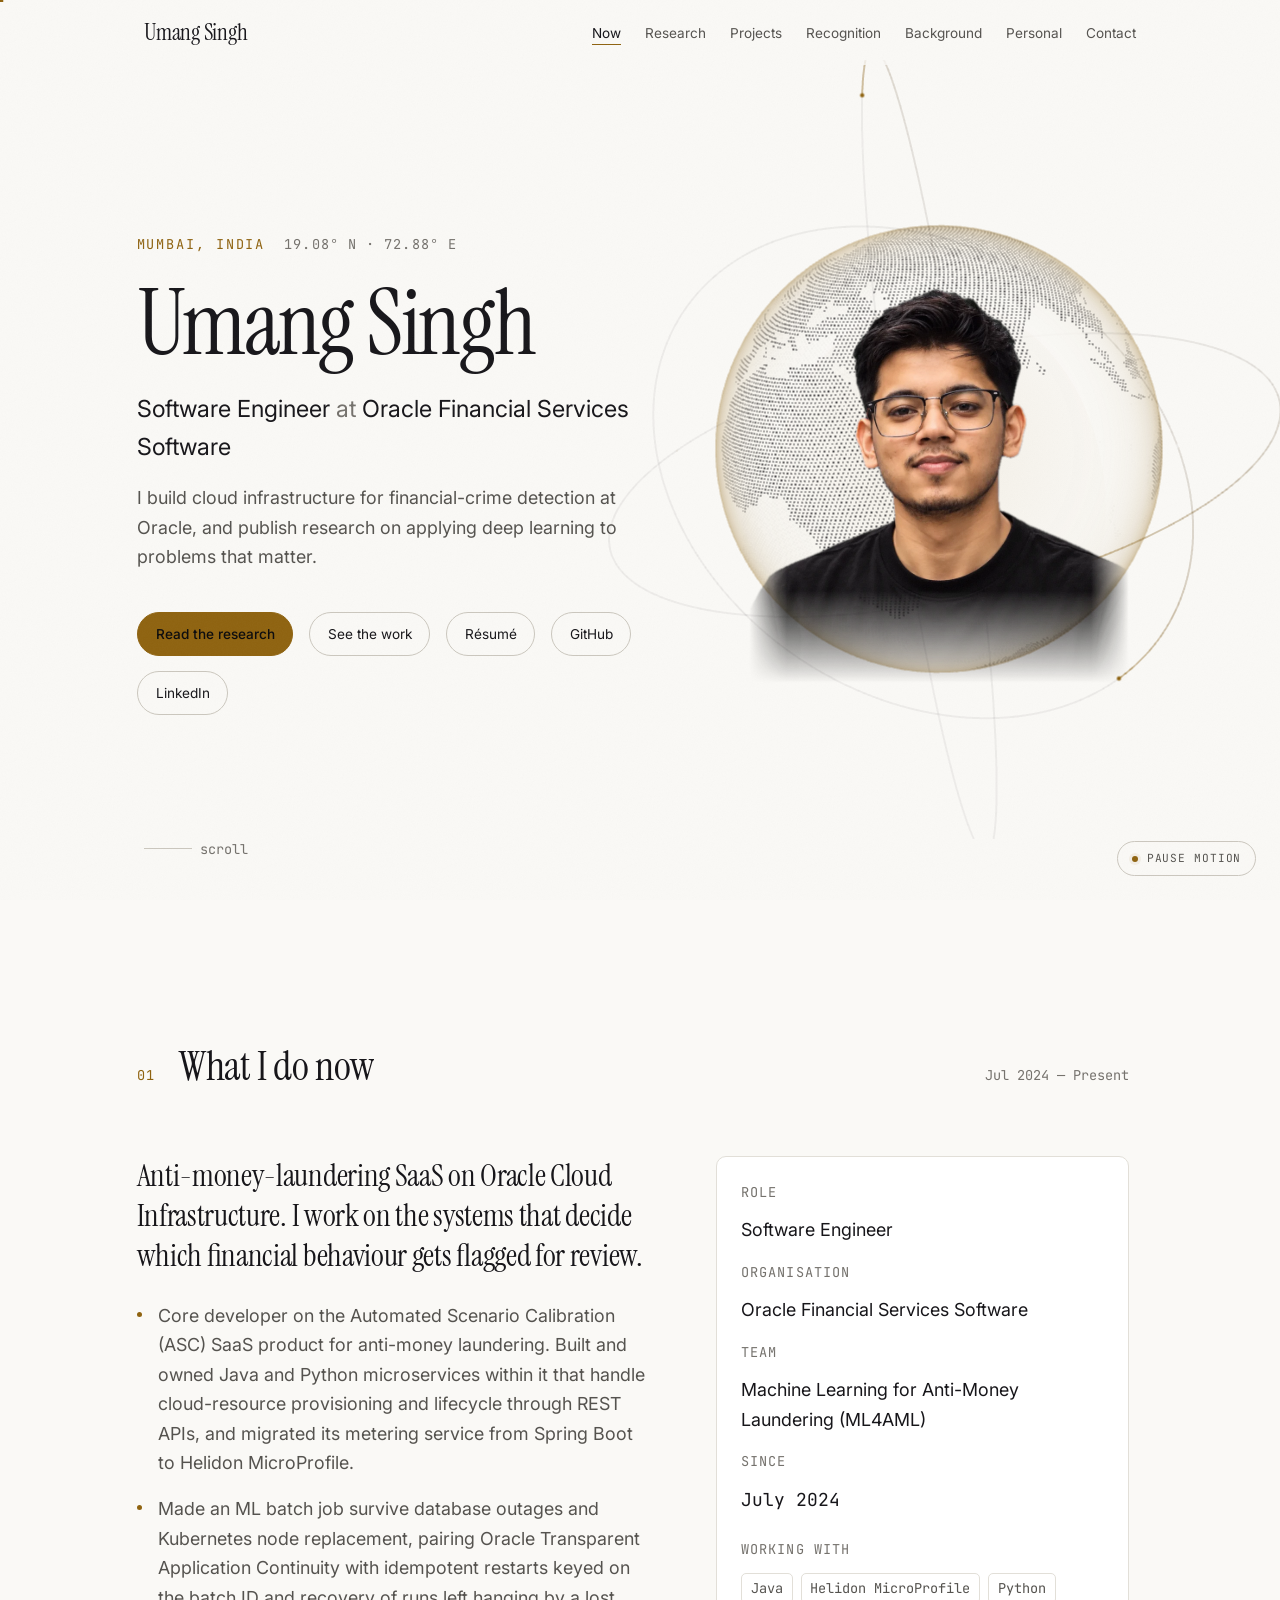
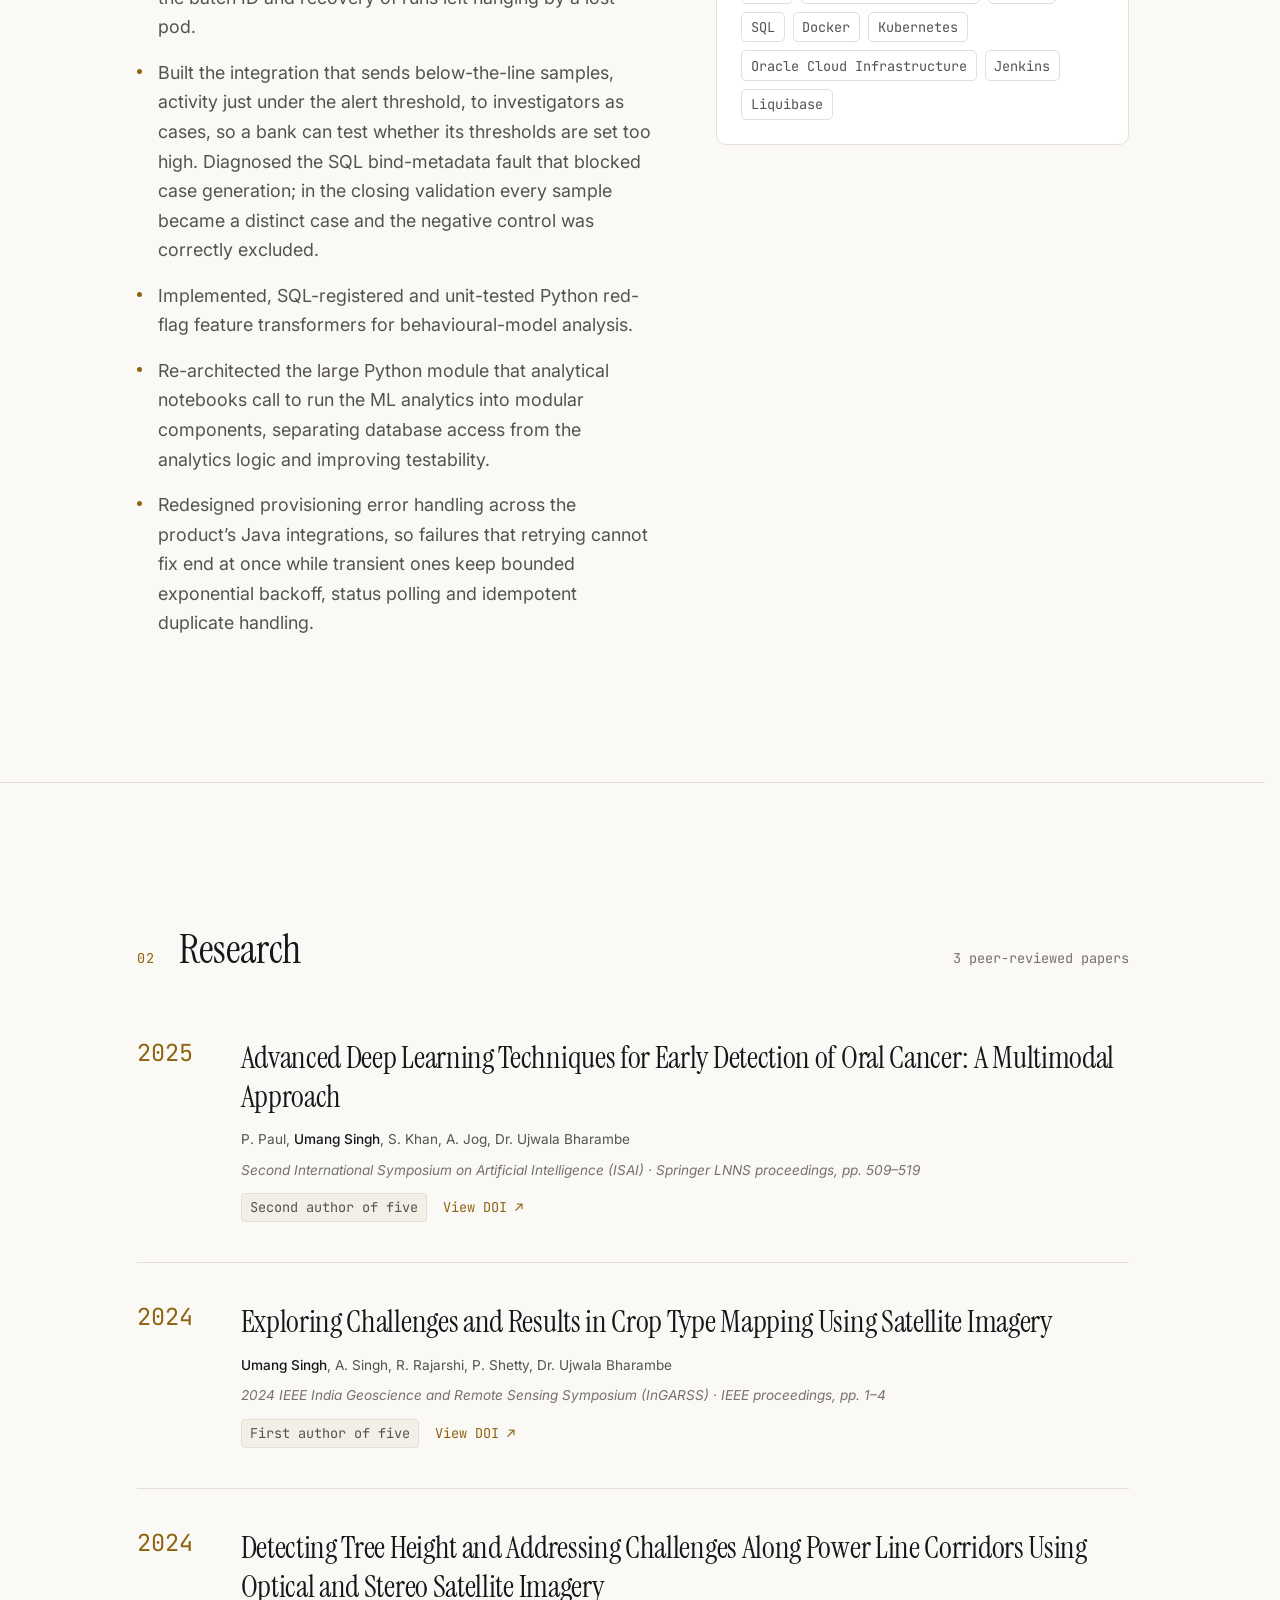
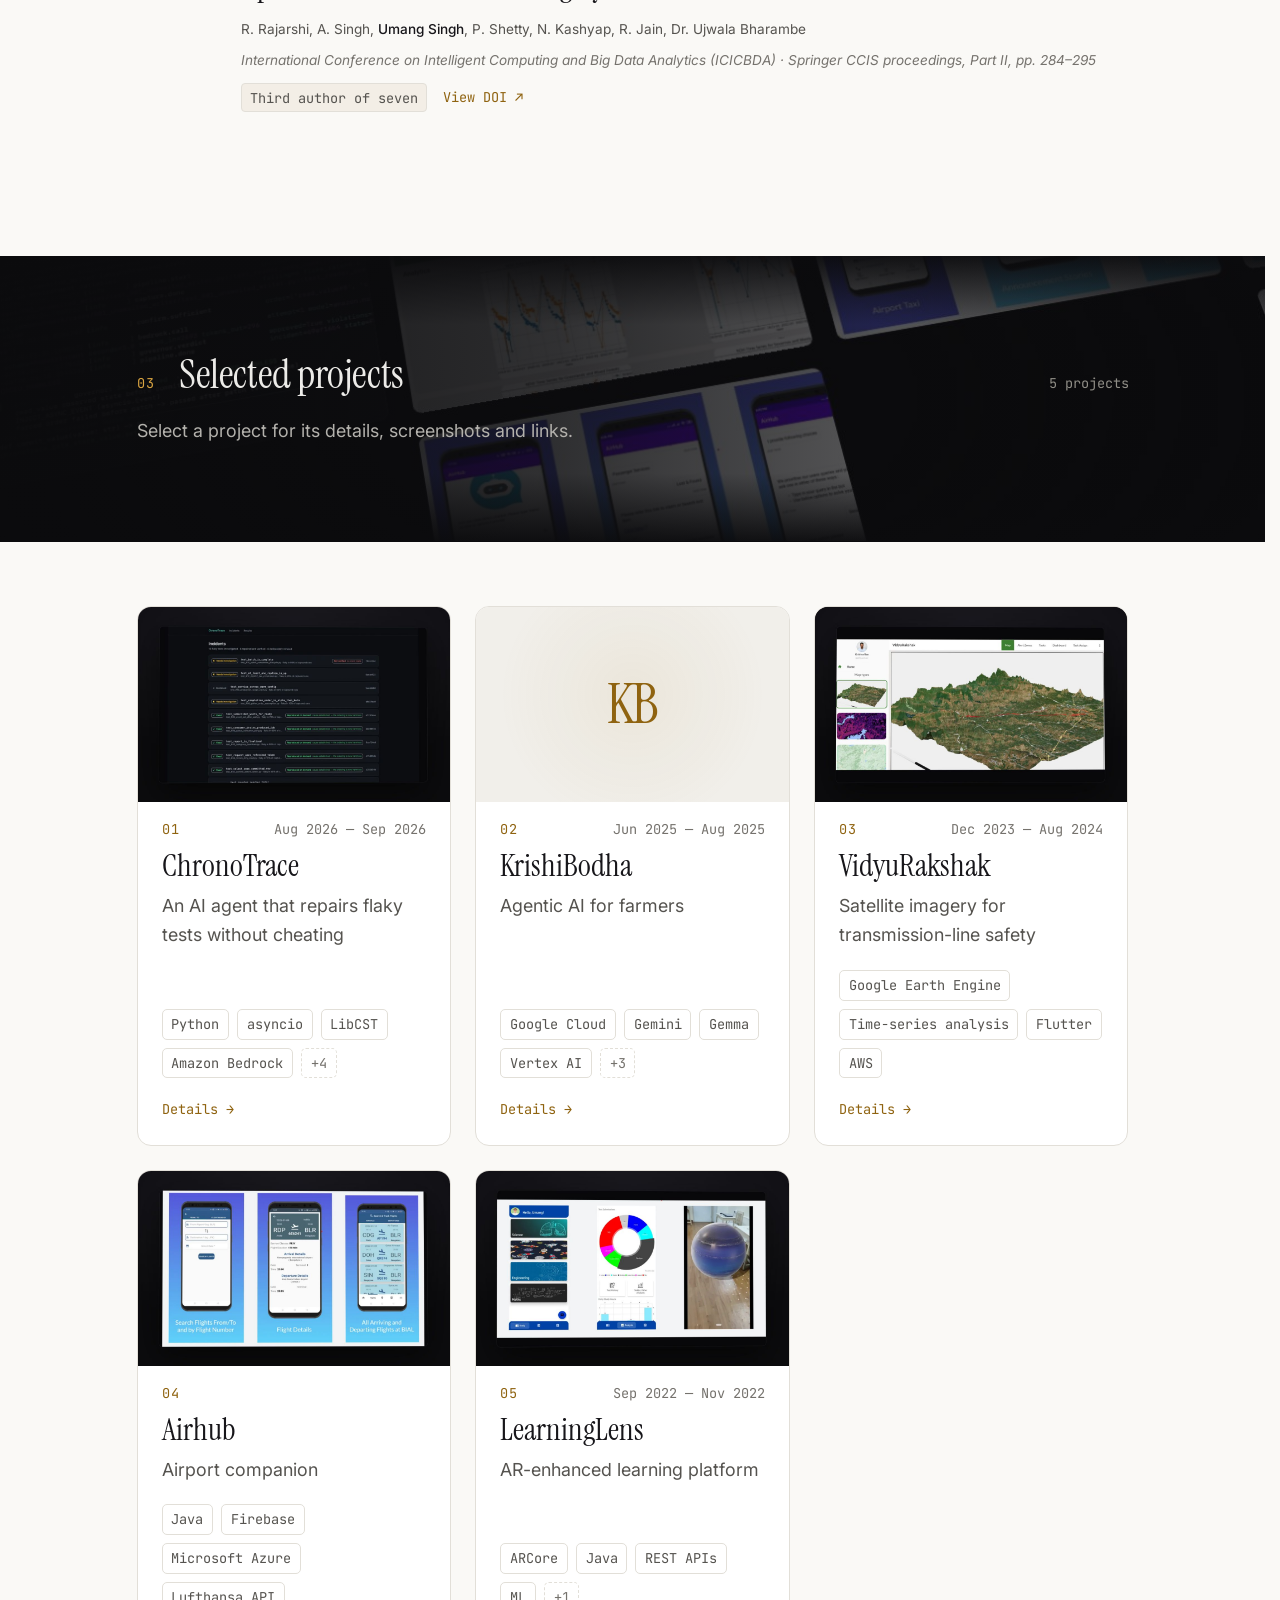
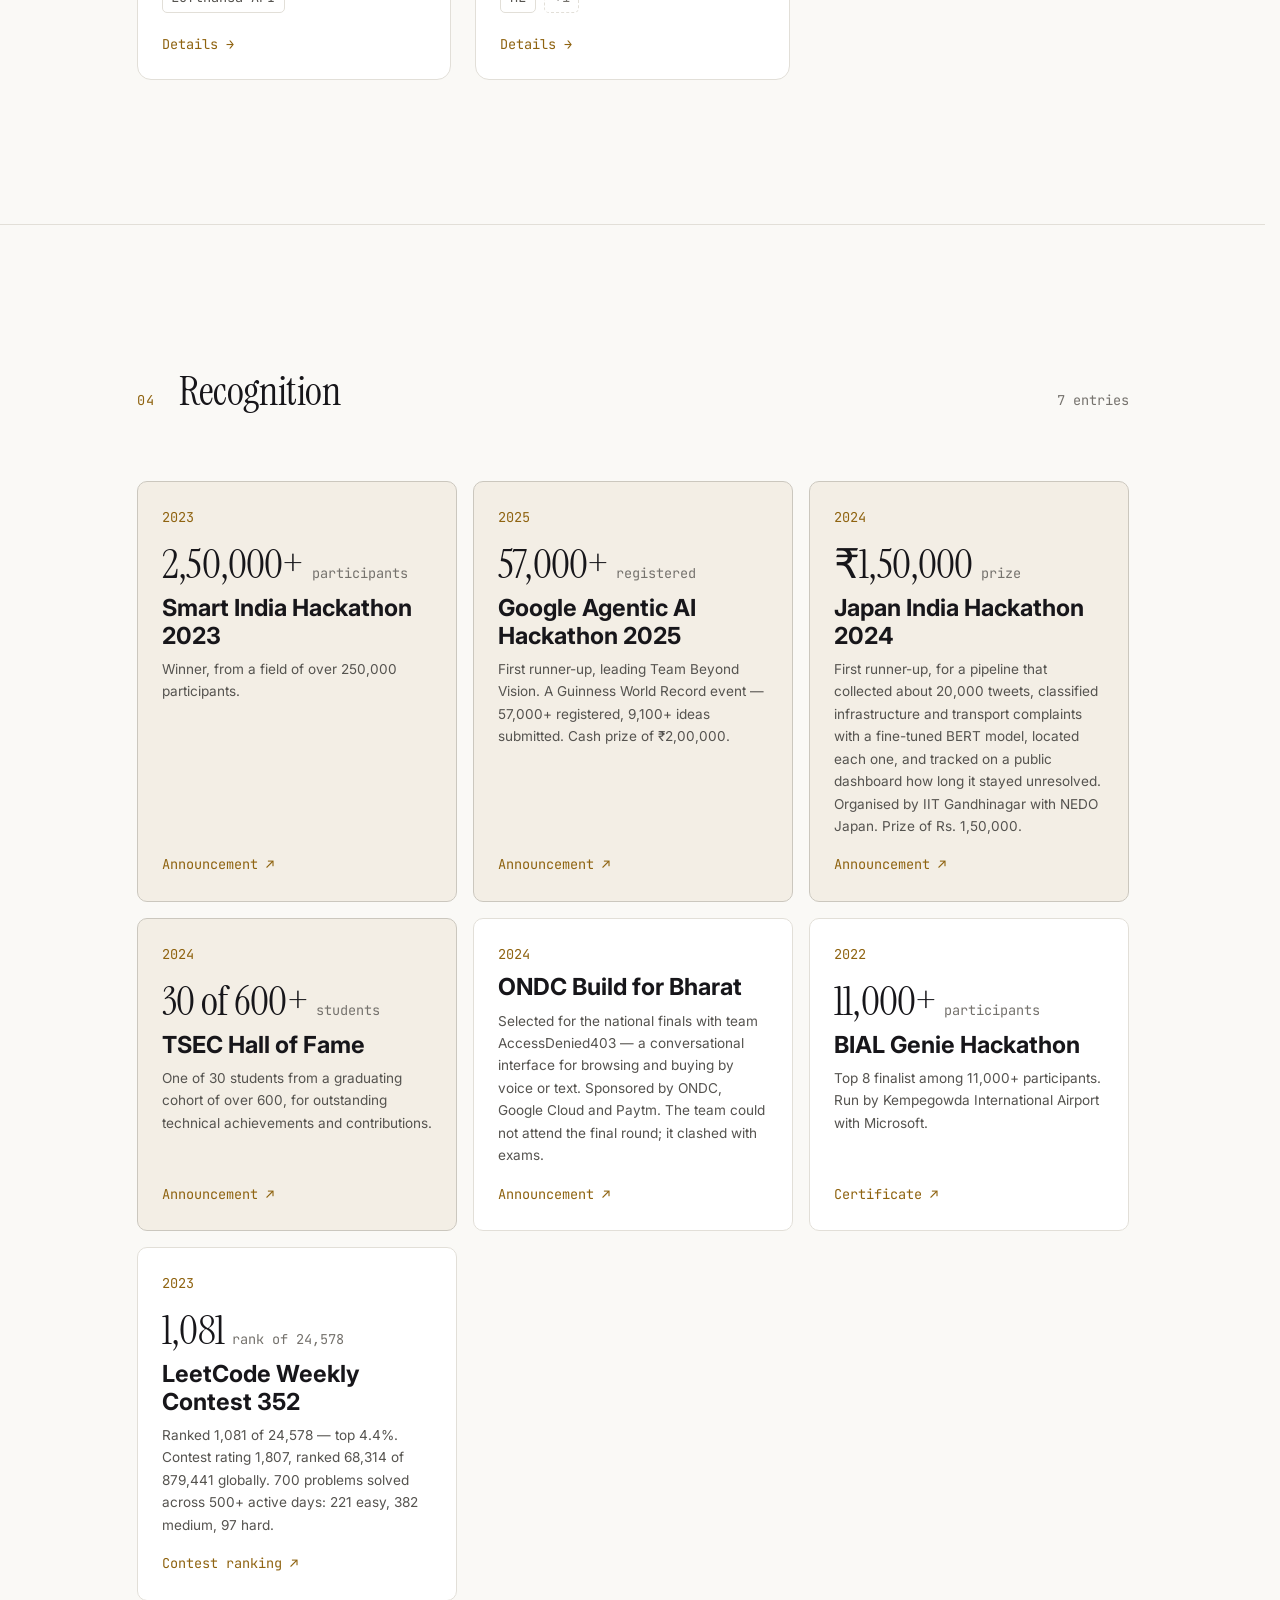
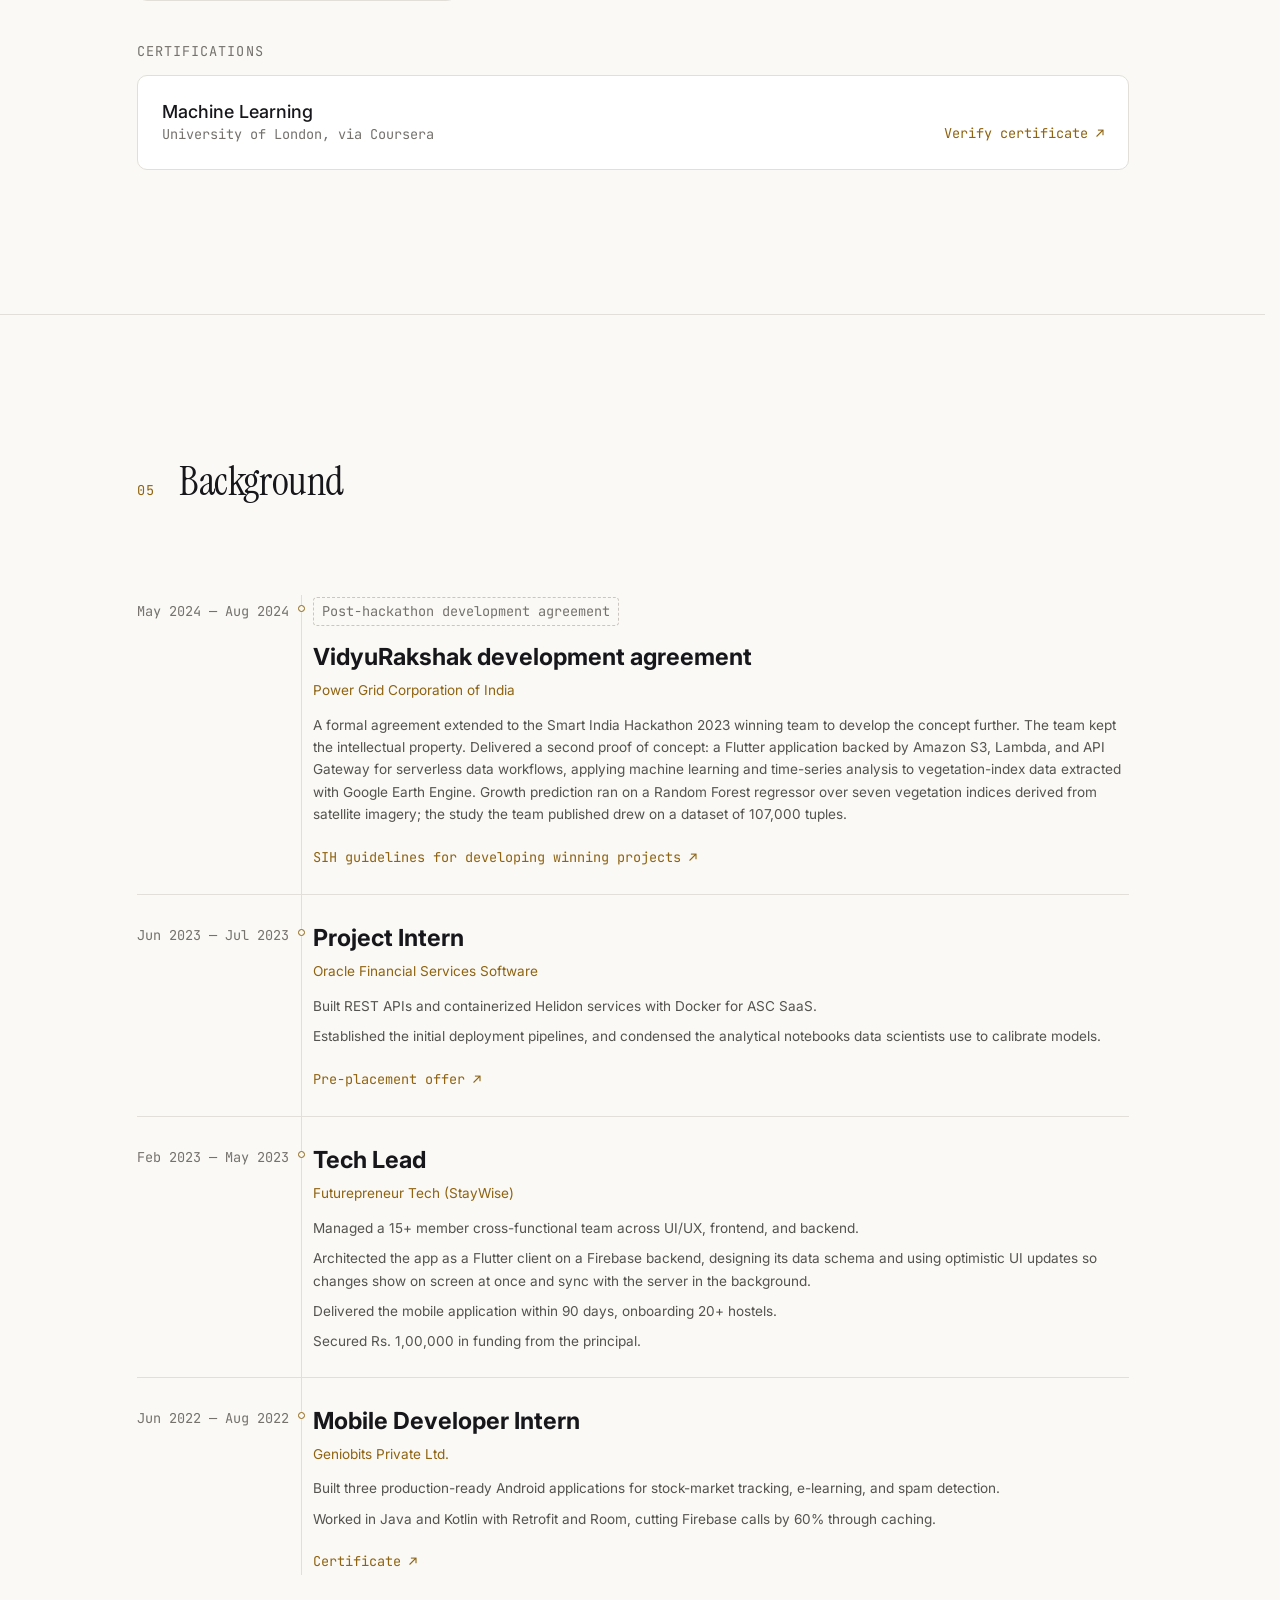
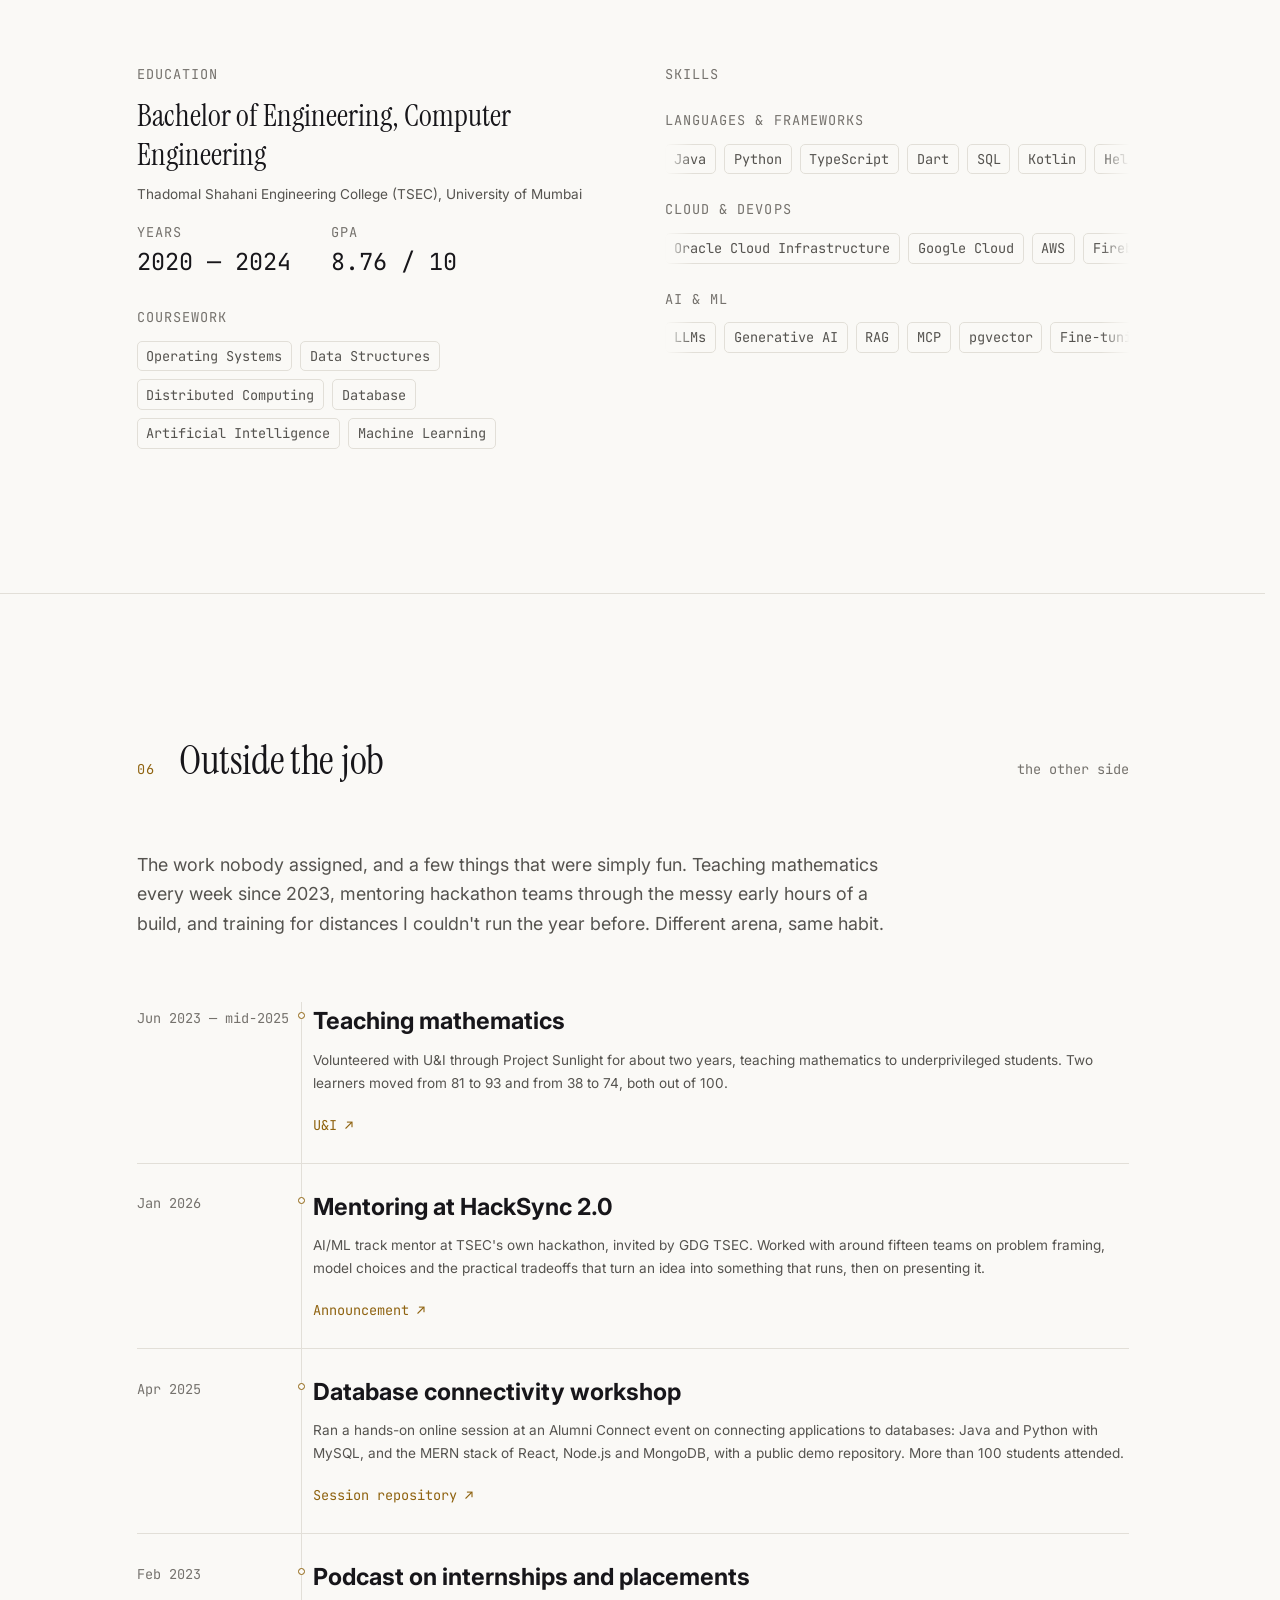
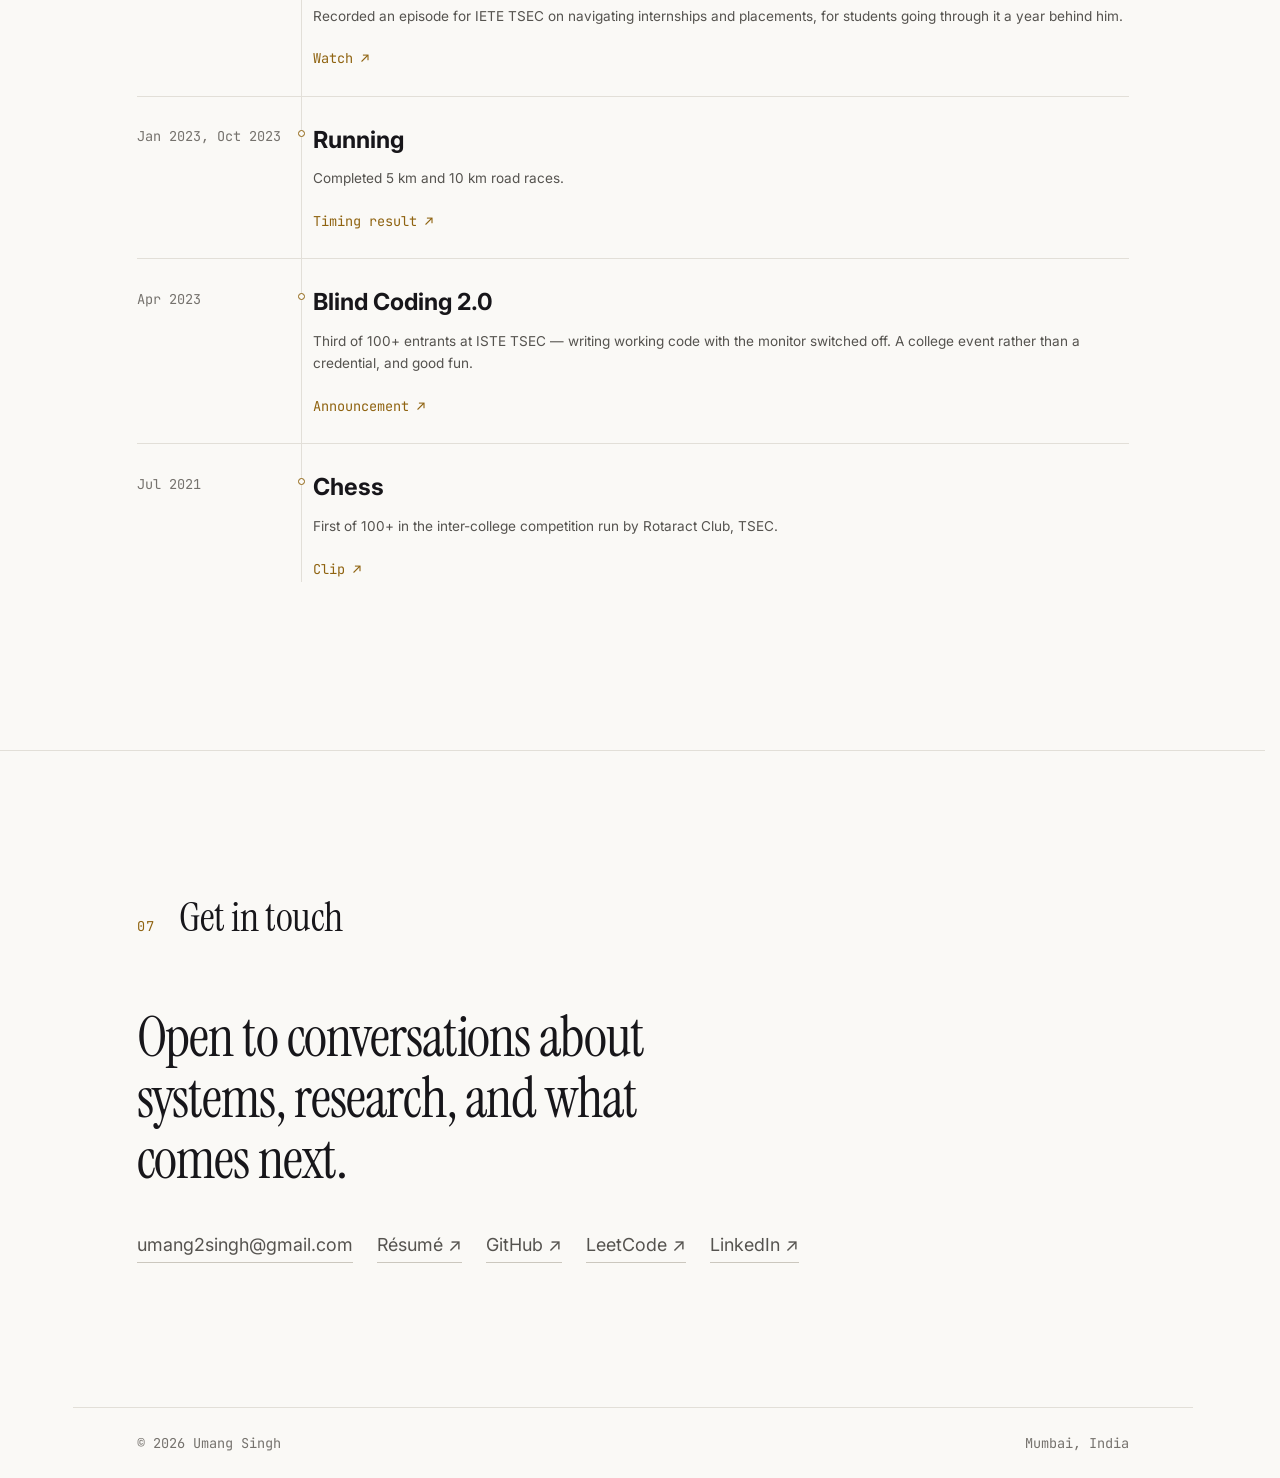
==== commit a277c258: "Rebuild portfolio: 'Software Engineer' title, React and TypeScript skills, workshop online (career@1" ====
--- a/index.html
+++ b/index.html
@@ -9,16 +9,16 @@
     <meta name="theme-color" content="#0b0b0d" media="(prefers-color-scheme: dark)" />
     <meta name="theme-color" content="#faf9f6" media="(prefers-color-scheme: light)" />
 
-    <title>Umang Singh — Application Software Engineer, Oracle</title>
+    <title>Umang Singh — Software Engineer, Oracle</title>
     <meta
       name="description"
-      content="Umang Singh is an Application Software Engineer at Oracle Financial Services Software, building anti-money-laundering SaaS on Oracle Cloud Infrastructure, with three peer-reviewed publications in deep learning and satellite imagery."
+      content="Umang Singh is a Software Engineer at Oracle Financial Services Software, building anti-money-laundering SaaS on Oracle Cloud Infrastructure, with three peer-reviewed publications in deep learning and satellite imagery."
     />
     <link rel="canonical" href="https://umang3172.github.io/" />
 
     <!-- Open Graph -->
     <meta property="og:type" content="profile" />
-    <meta property="og:title" content="Umang Singh — Application Software Engineer, Oracle" />
+    <meta property="og:title" content="Umang Singh — Software Engineer, Oracle" />
     <meta
       property="og:description"
       content="Cloud infrastructure for financial-crime detection at Oracle. Three peer-reviewed publications. Smart India Hackathon 2023 winner."
@@ -36,7 +36,7 @@
     <meta property="og:image" content="https://umang3172.github.io/og-card.jpg" />
     <meta property="og:image:width" content="1200" />
     <meta property="og:image:height" content="630" />
-    <meta property="og:image:alt" content="Umang Singh — Application Software Engineer at Oracle Financial Services Software" />
+    <meta property="og:image:alt" content="Umang Singh — Software Engineer at Oracle Financial Services Software" />
     <meta name="twitter:card" content="summary_large_image" />
     <meta name="twitter:image" content="https://umang3172.github.io/og-card.jpg" />
 
@@ -59,7 +59,7 @@
         "@type": "Person",
         "name": "Umang Singh",
         "url": "https://umang3172.github.io/",
-        "jobTitle": "Application Software Engineer",
+        "jobTitle": "Software Engineer",
         "email": "mailto:umang2singh@gmail.com",
         "worksFor": {
           "@type": "Organization",
@@ -104,7 +104,7 @@
       src="https://static.cloudflareinsights.com/beacon.min.js"
       data-cf-beacon='{"token": "6cdd7b9f3900493287152ae047d2429b"}'
     ></script>
-    <script type="module" crossorigin src="/assets/index-TuDJ-nUB.js"></script>
+    <script type="module" crossorigin src="/assets/index-BlPapPVJ.js"></script>
     <link rel="modulepreload" crossorigin href="/assets/rolldown-runtime-CbXtAM7H.js">
     <link rel="modulepreload" crossorigin href="/assets/motion-b7H1NMUL.js">
     <link rel="modulepreload" crossorigin href="/assets/react-DuQ67bkh.js">
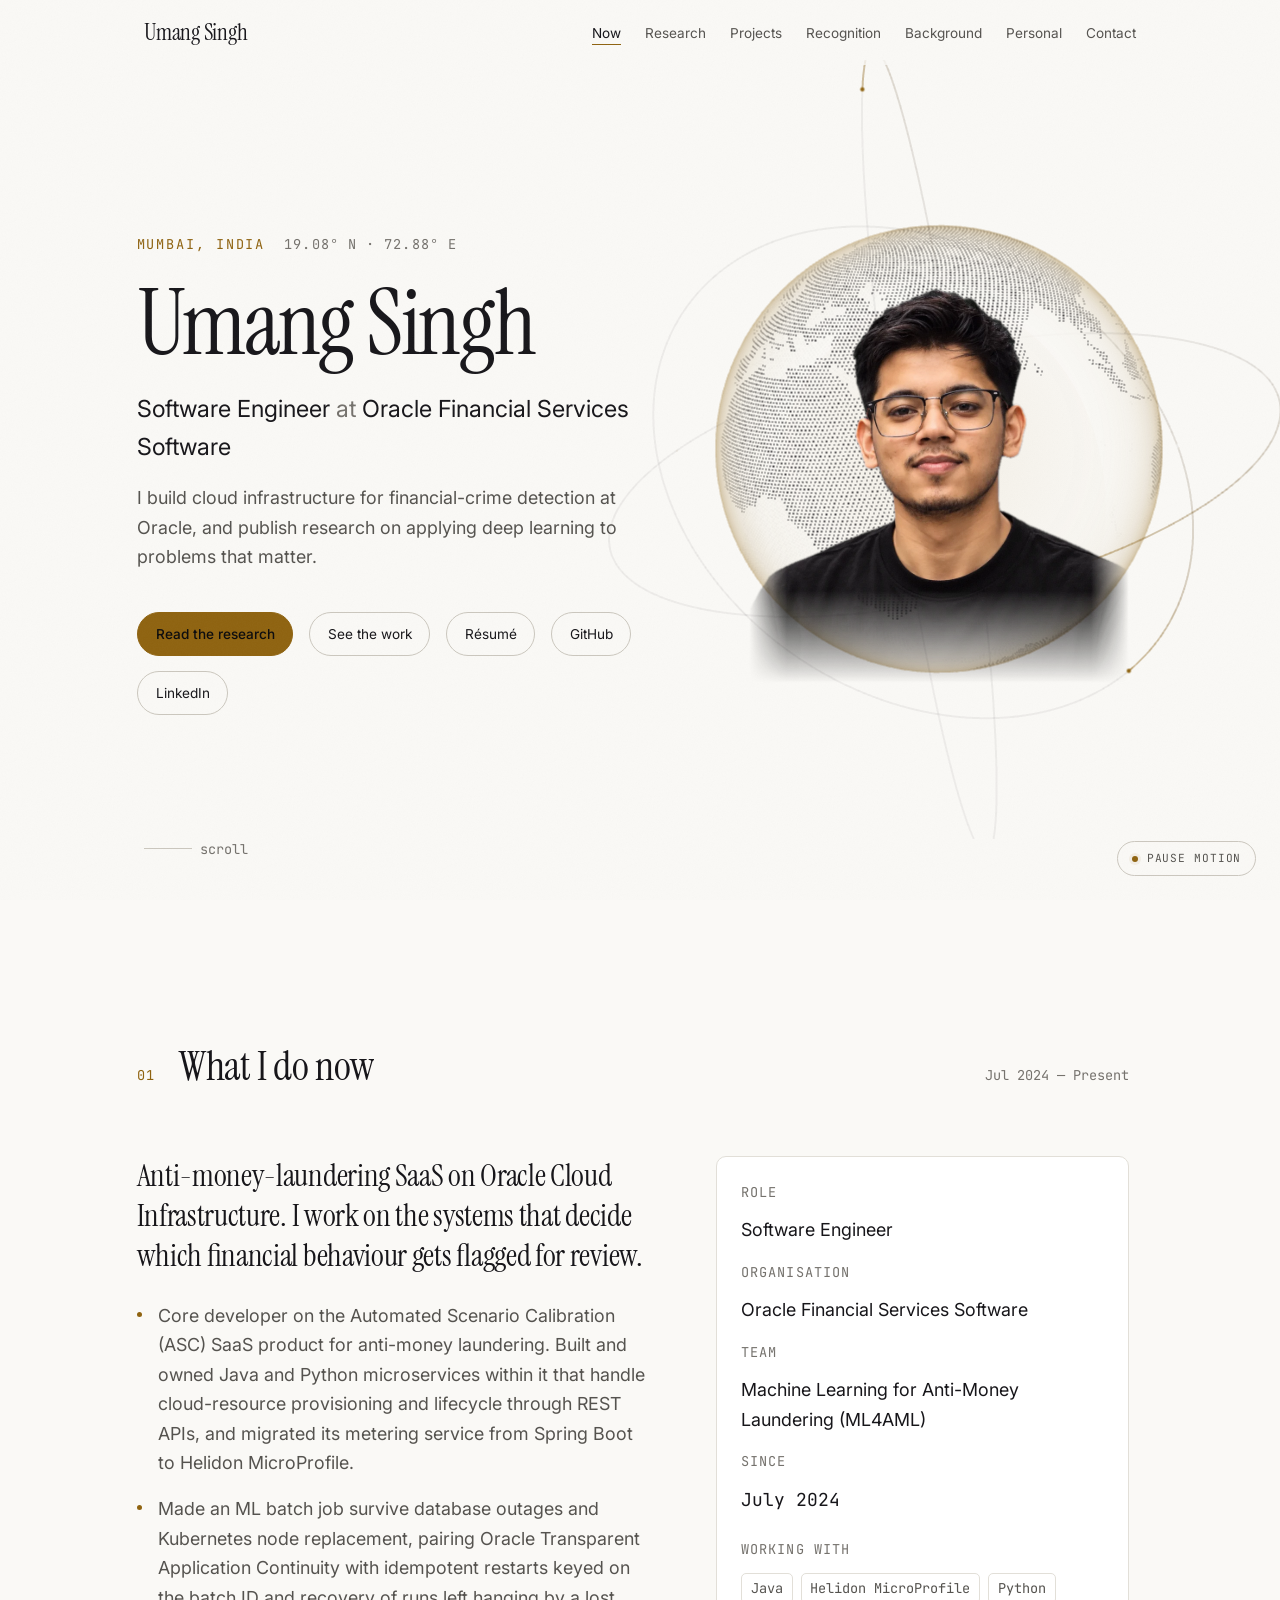
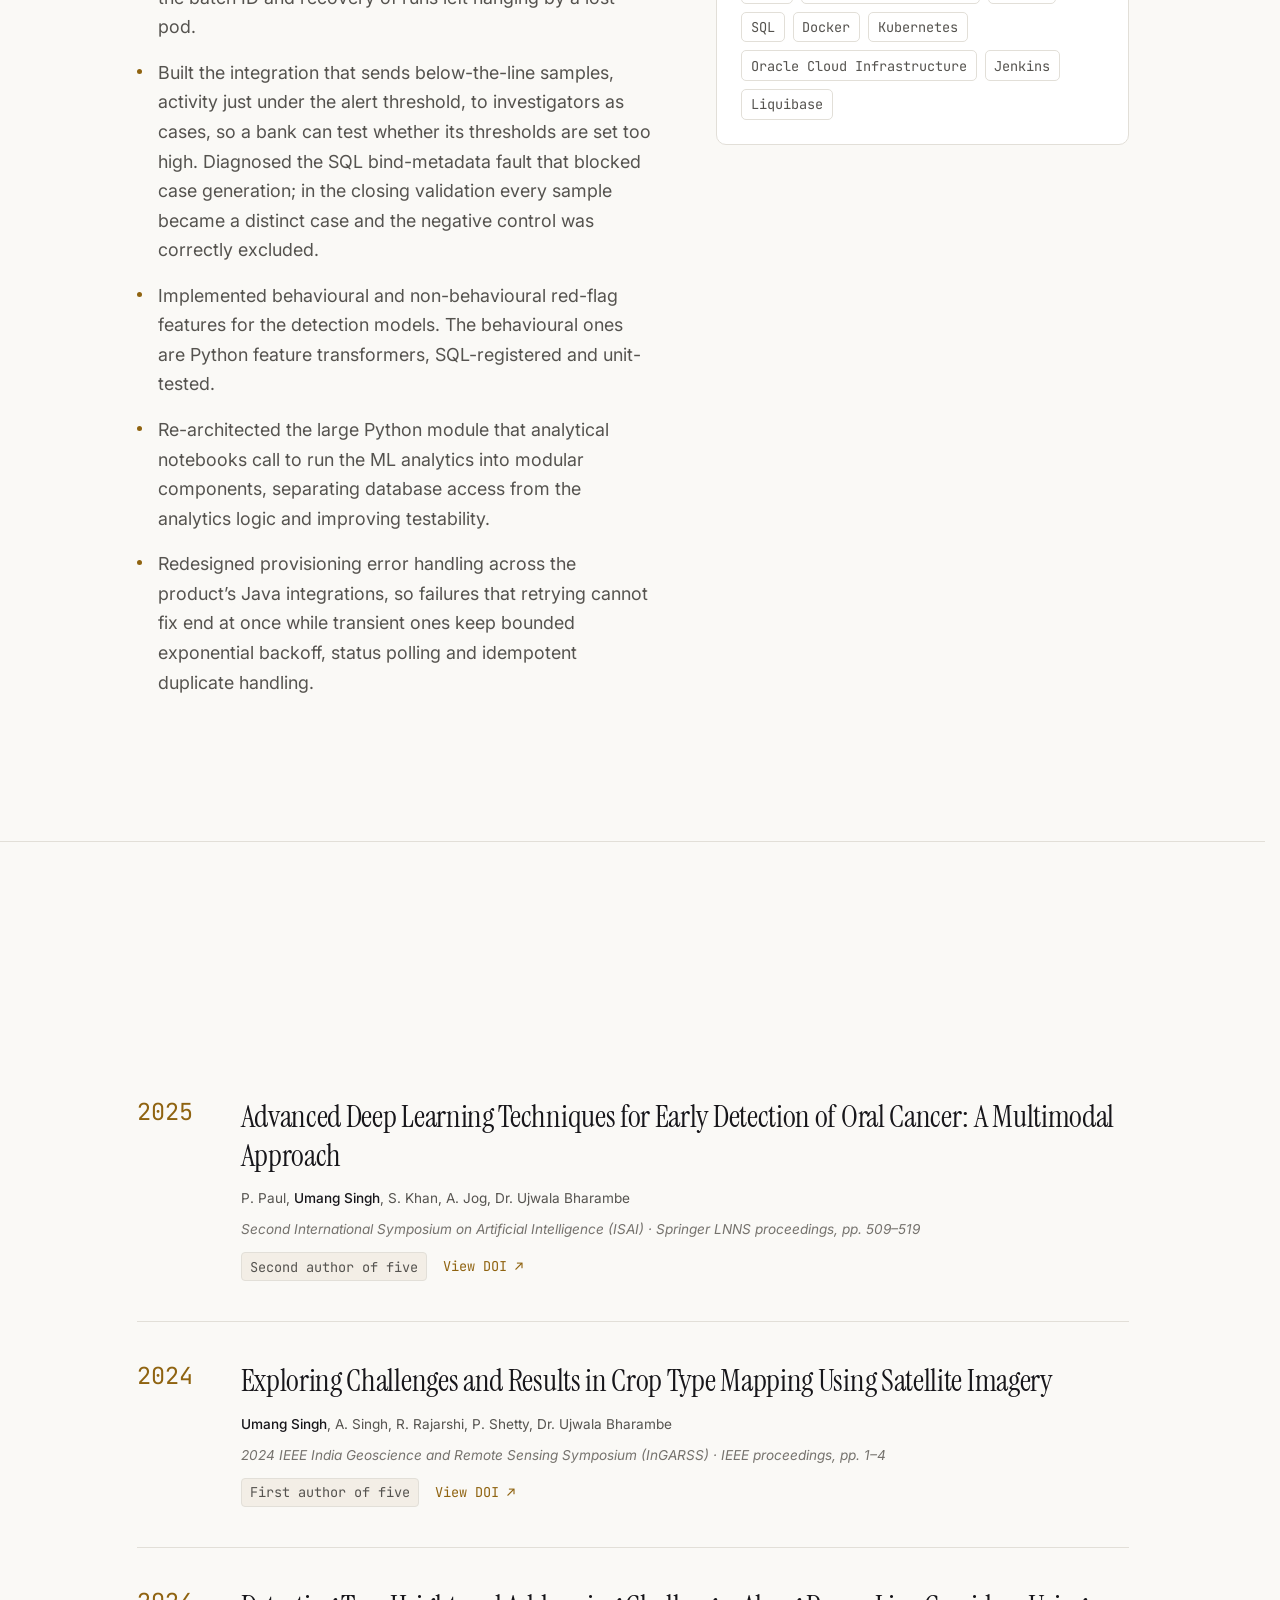
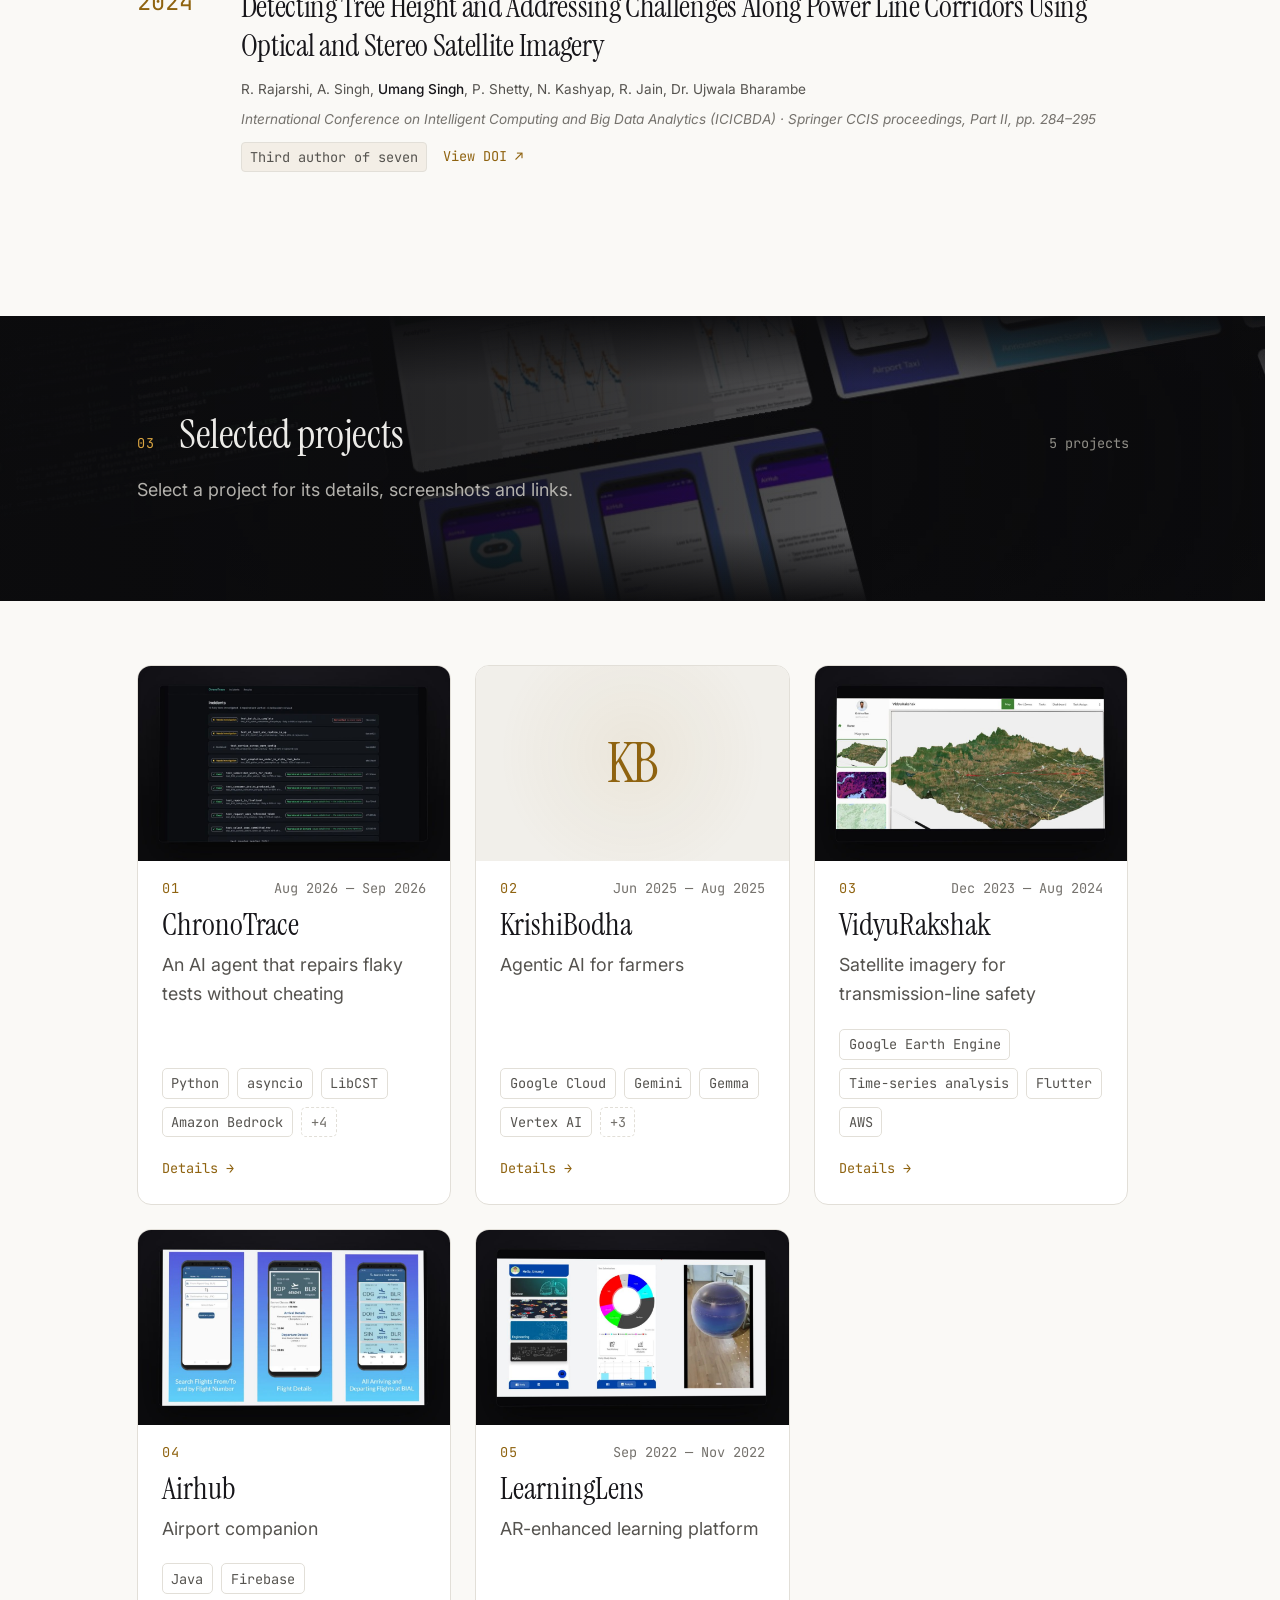
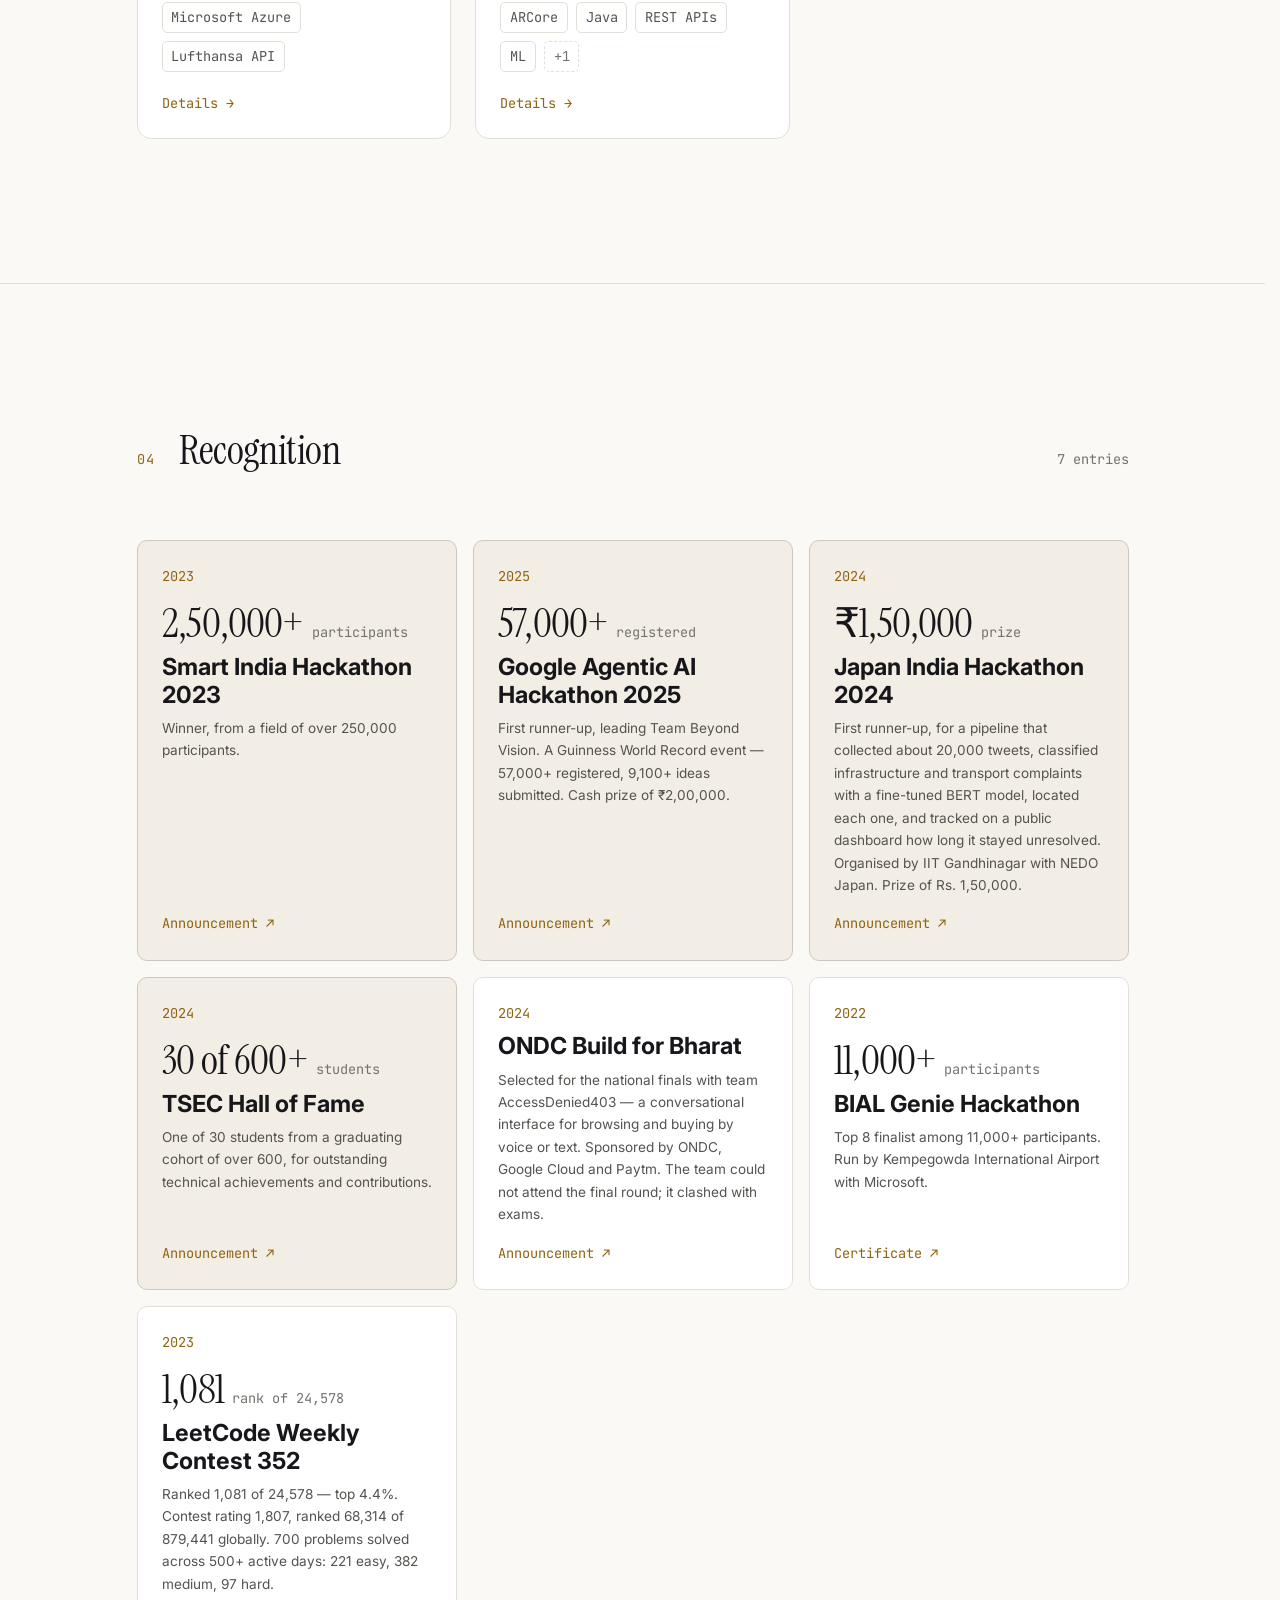
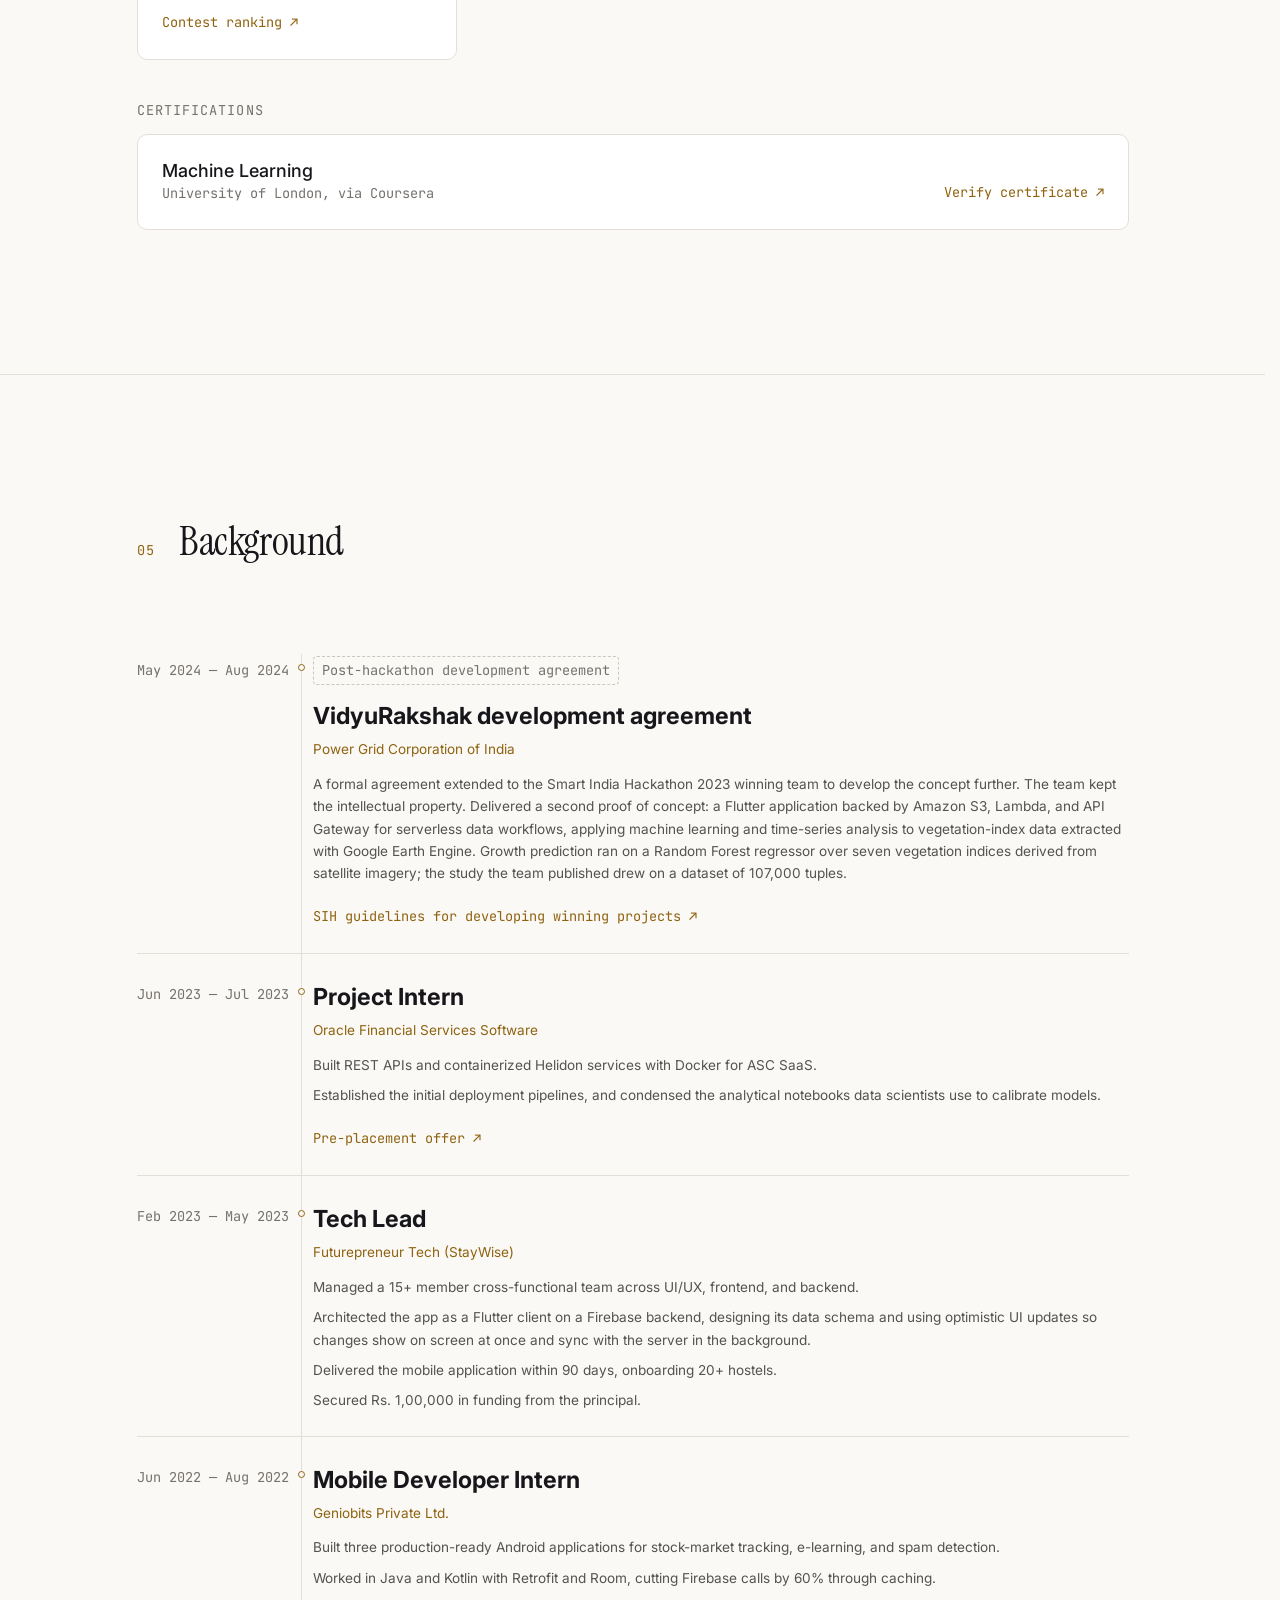
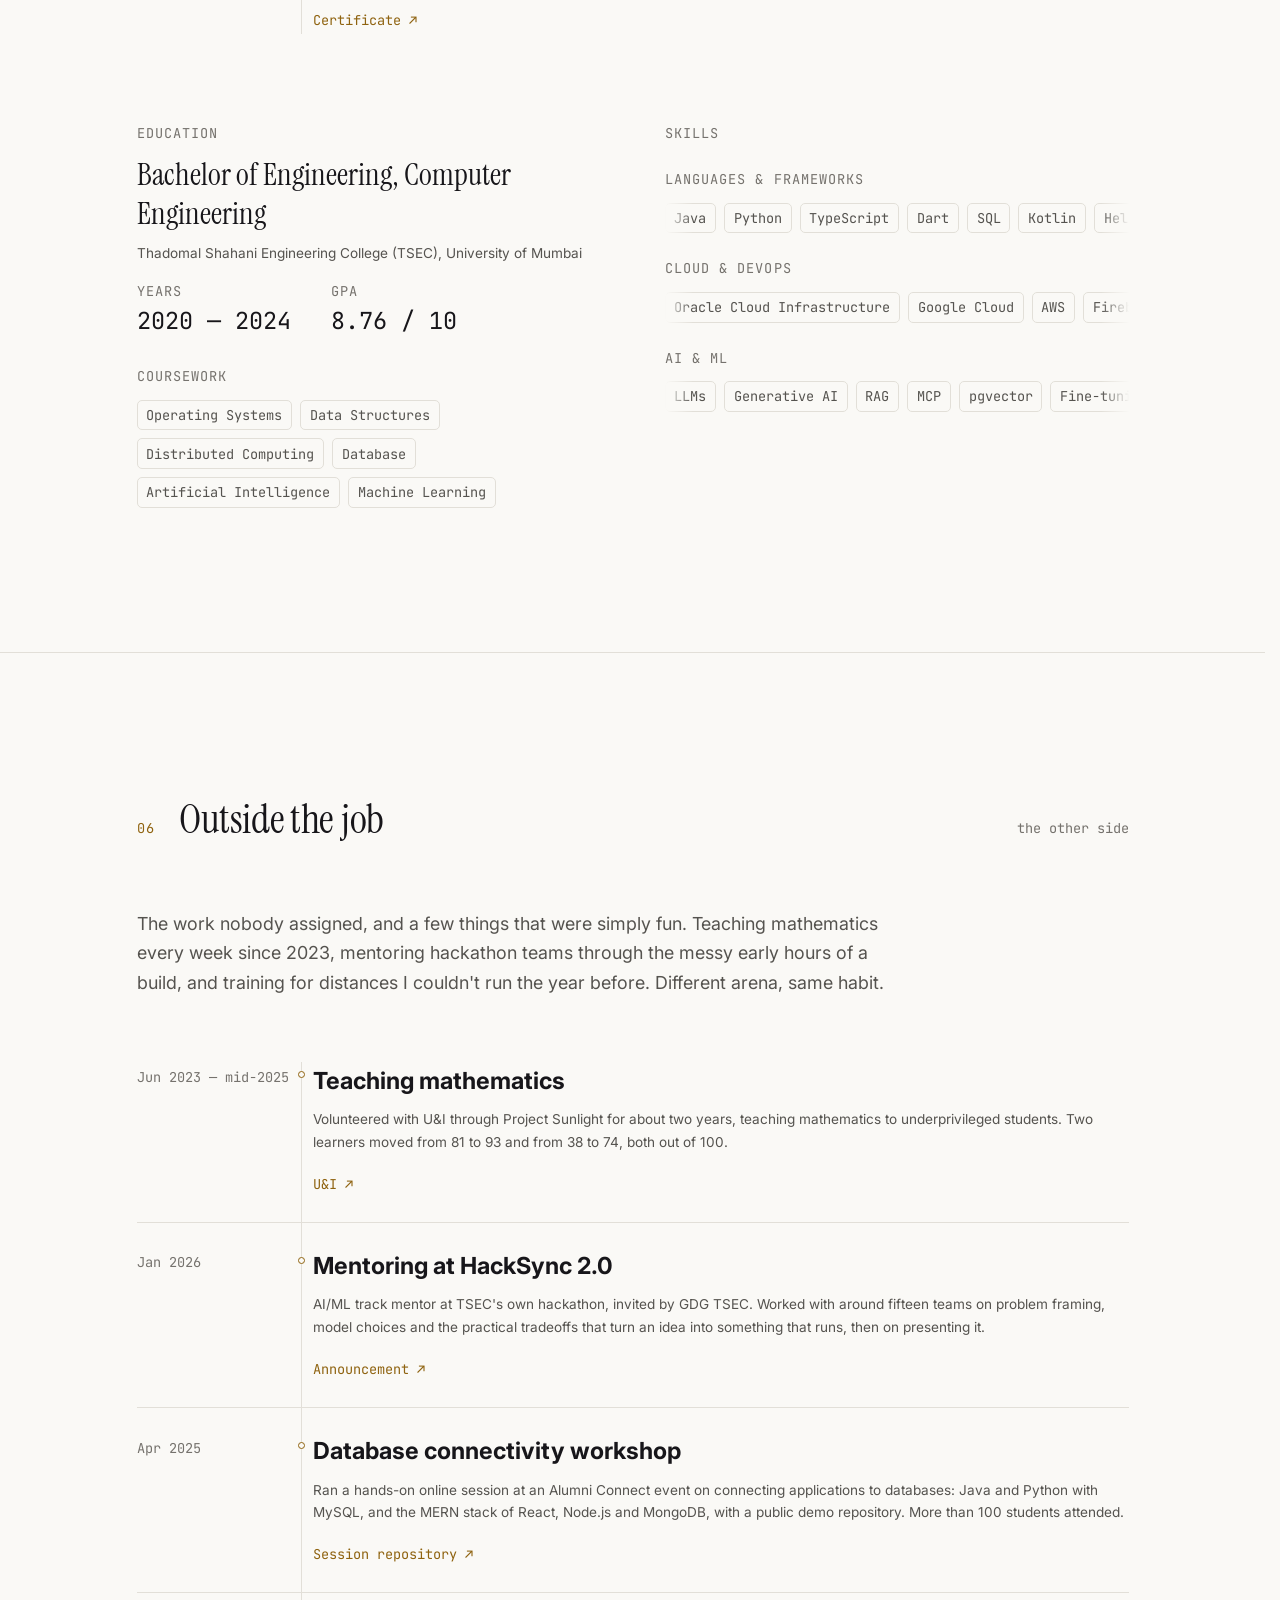
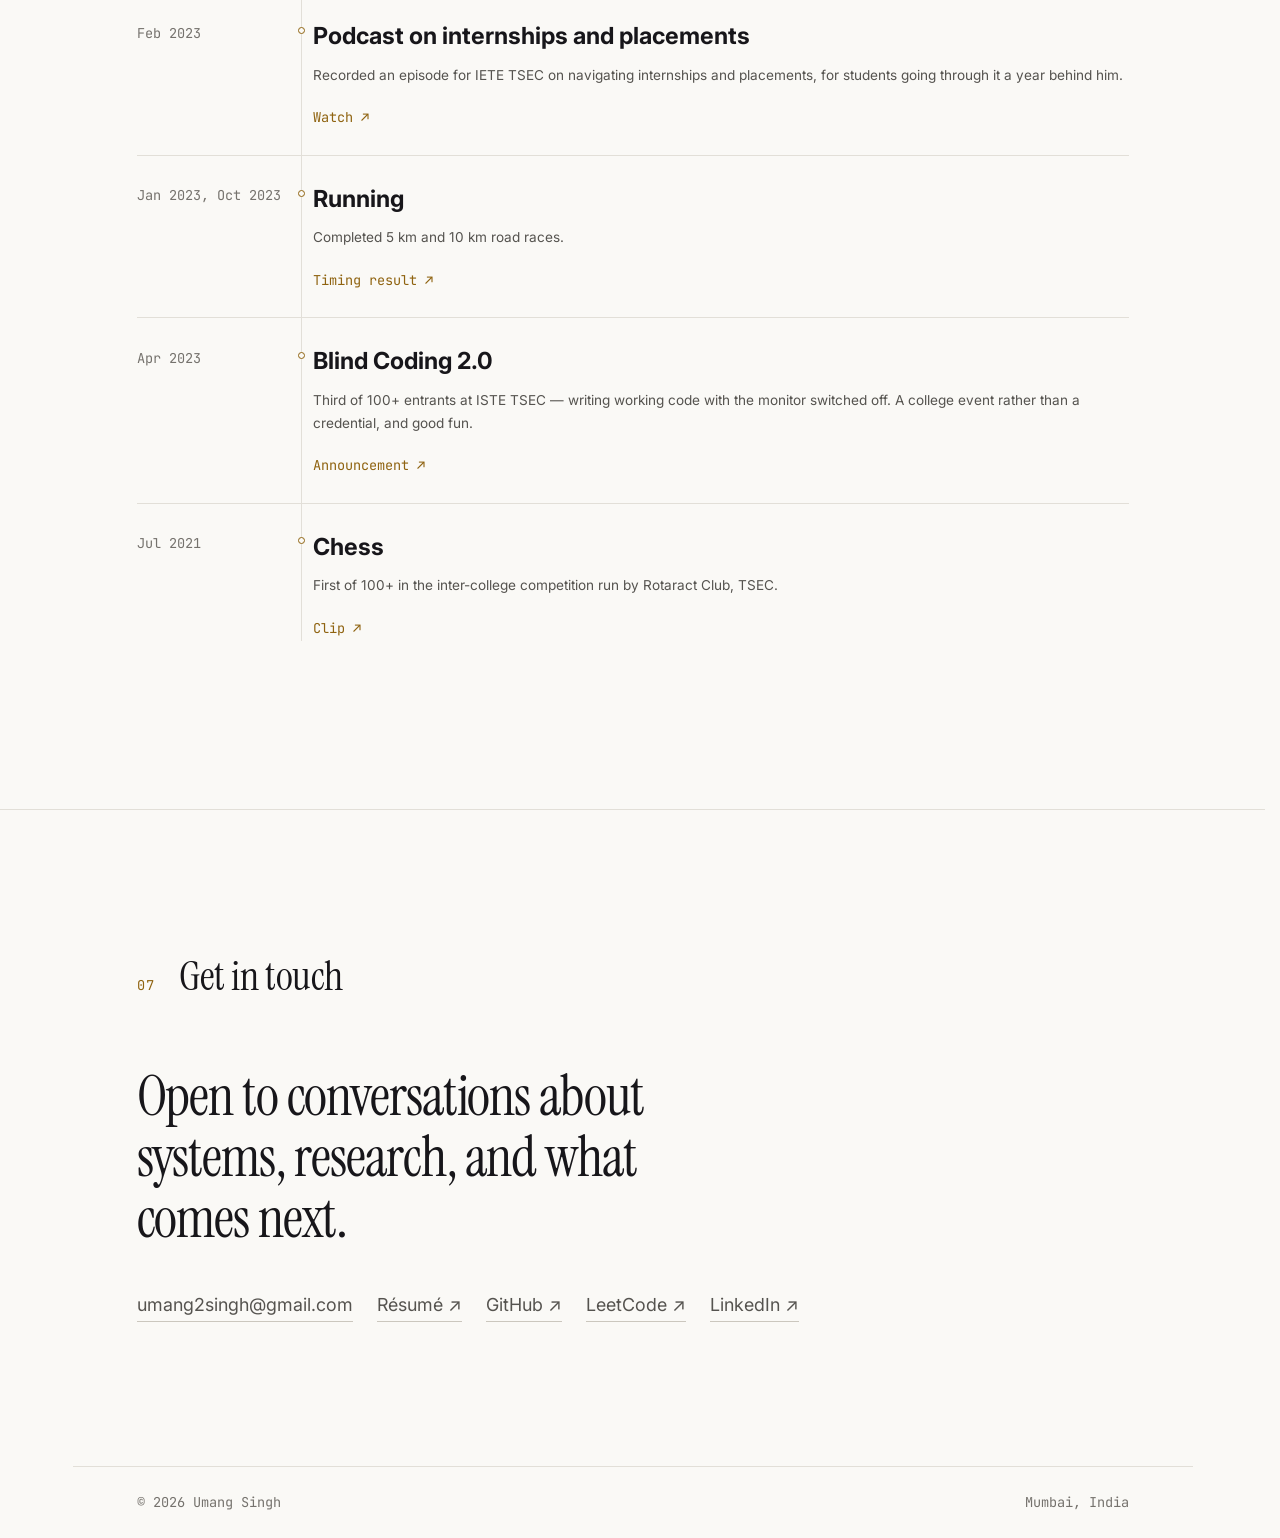
==== commit 6914714d: "Rebuild portfolio: Linux skill, non-behavioural red-flag features, resume PDF refreshed (career@5729" ====
--- a/index.html
+++ b/index.html
@@ -104,7 +104,7 @@
       src="https://static.cloudflareinsights.com/beacon.min.js"
       data-cf-beacon='{"token": "6cdd7b9f3900493287152ae047d2429b"}'
     ></script>
-    <script type="module" crossorigin src="/assets/index-BlPapPVJ.js"></script>
+    <script type="module" crossorigin src="/assets/index-ChjKafcE.js"></script>
     <link rel="modulepreload" crossorigin href="/assets/rolldown-runtime-CbXtAM7H.js">
     <link rel="modulepreload" crossorigin href="/assets/motion-b7H1NMUL.js">
     <link rel="modulepreload" crossorigin href="/assets/react-DuQ67bkh.js">
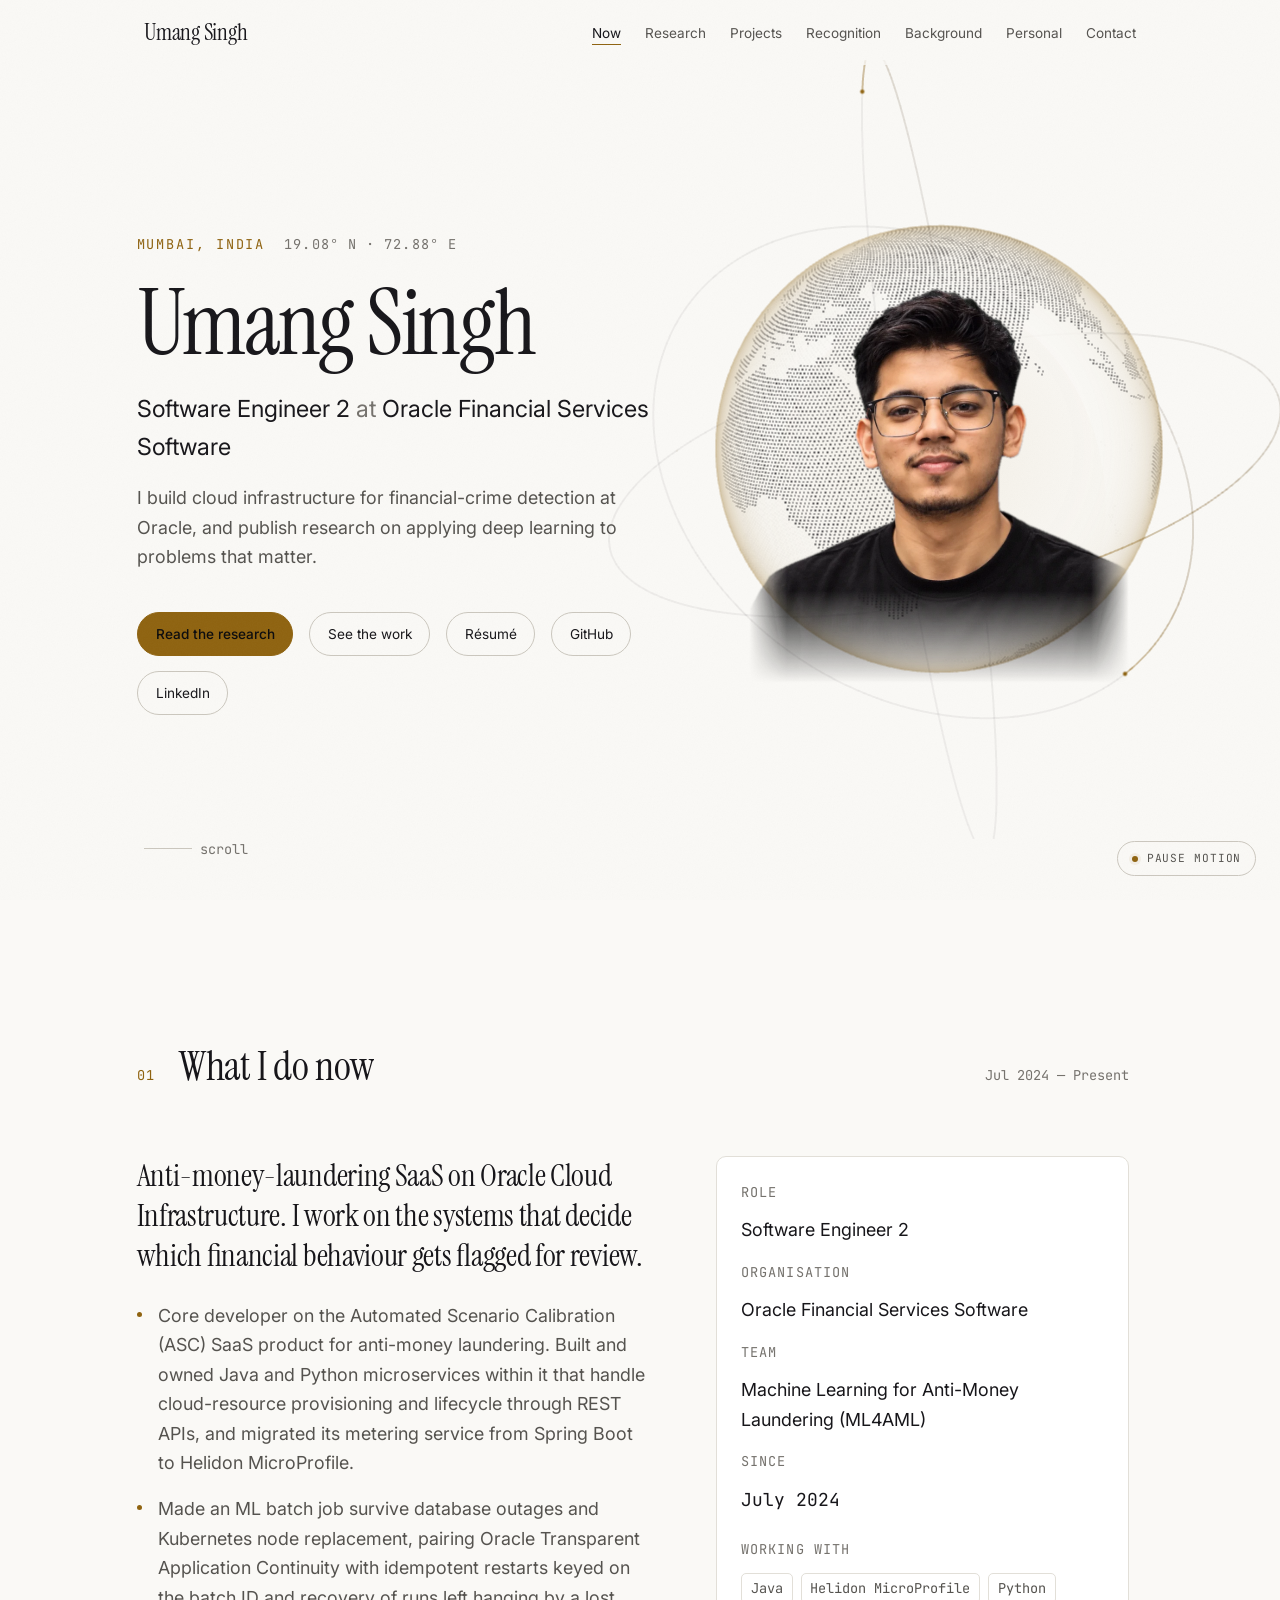
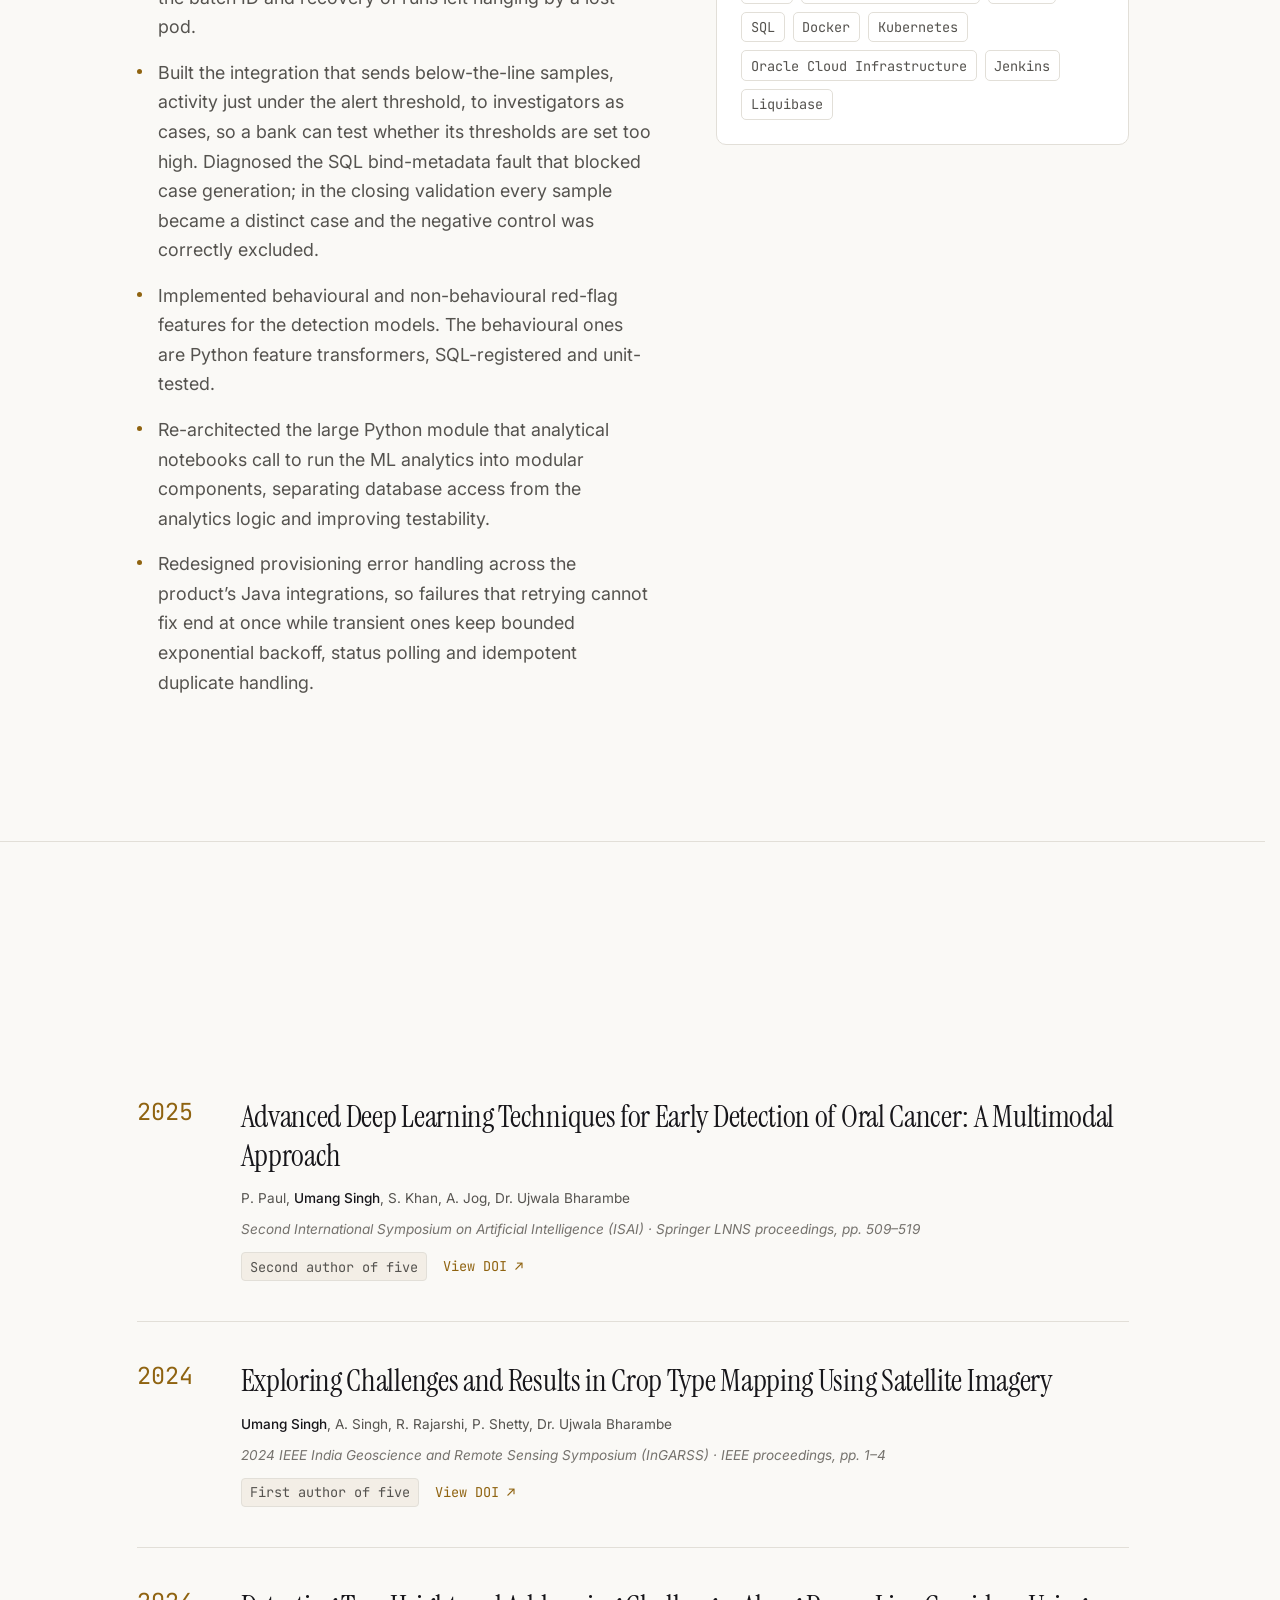
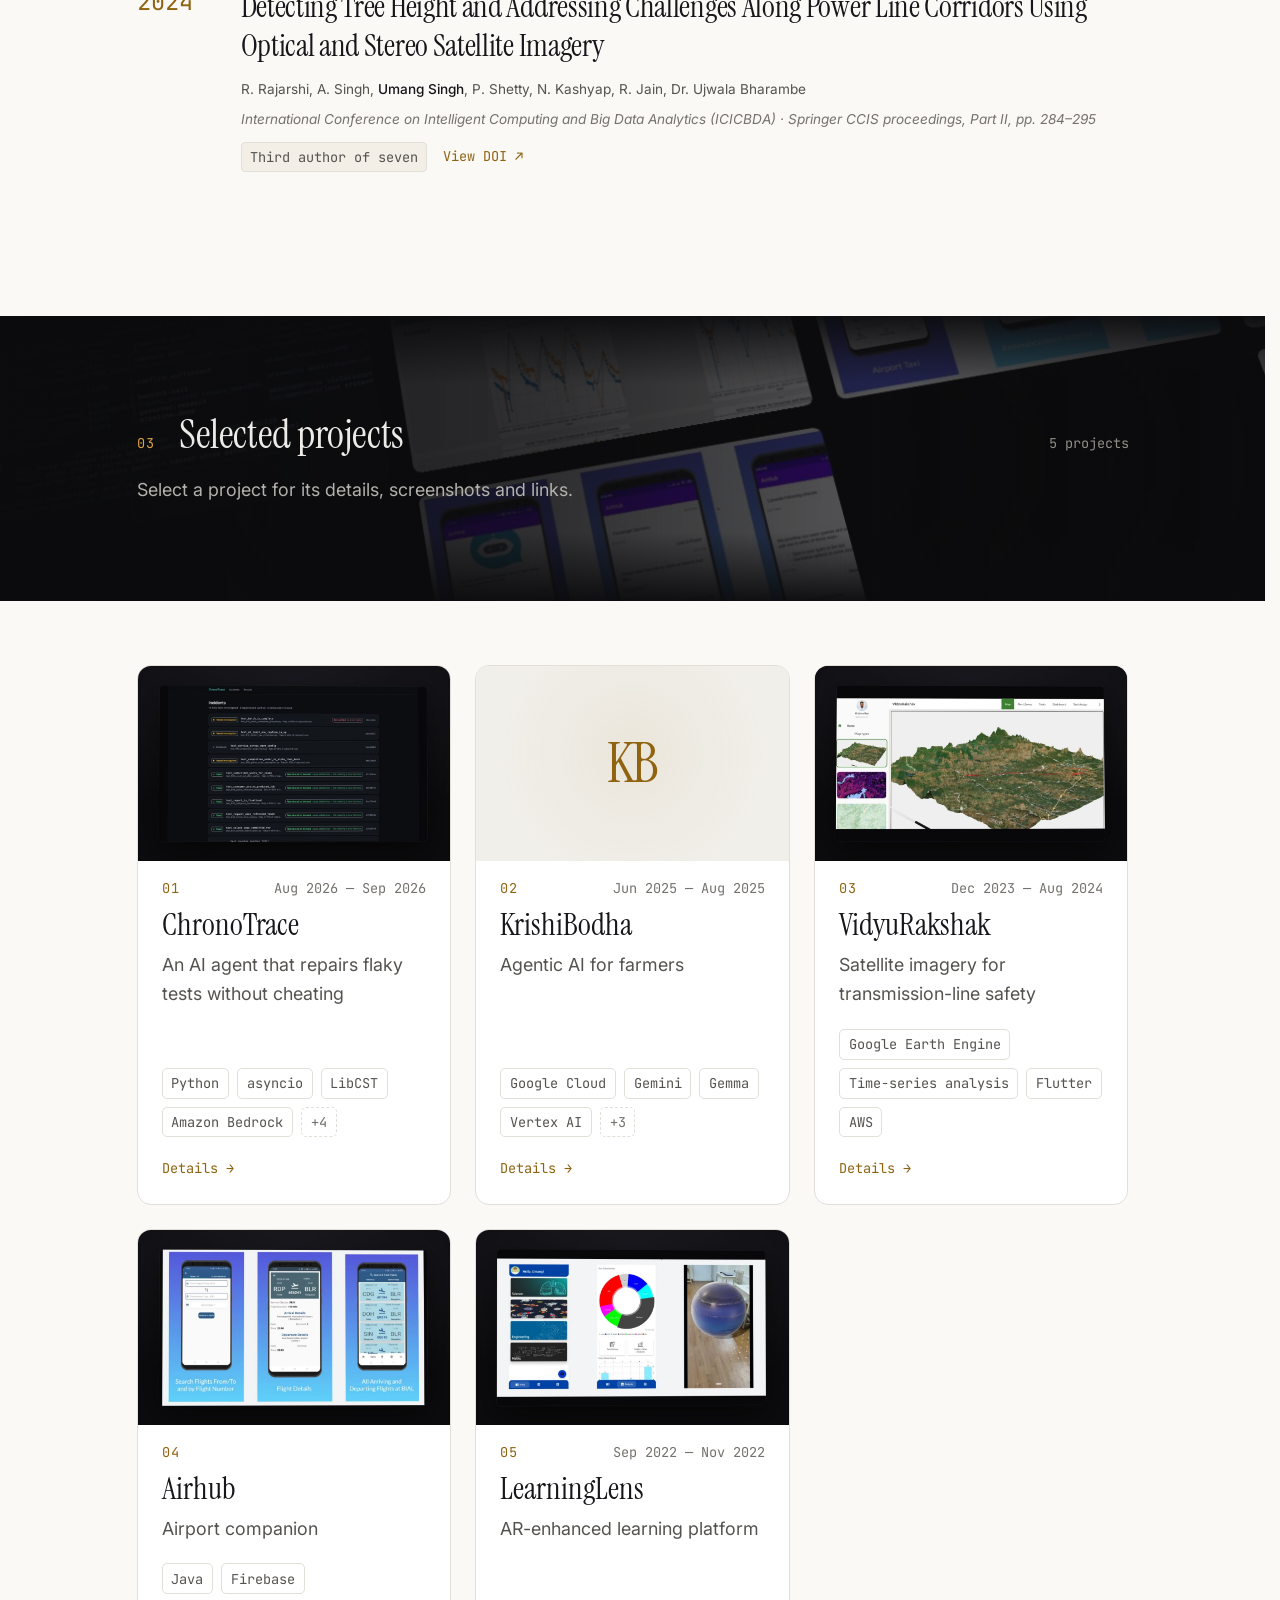
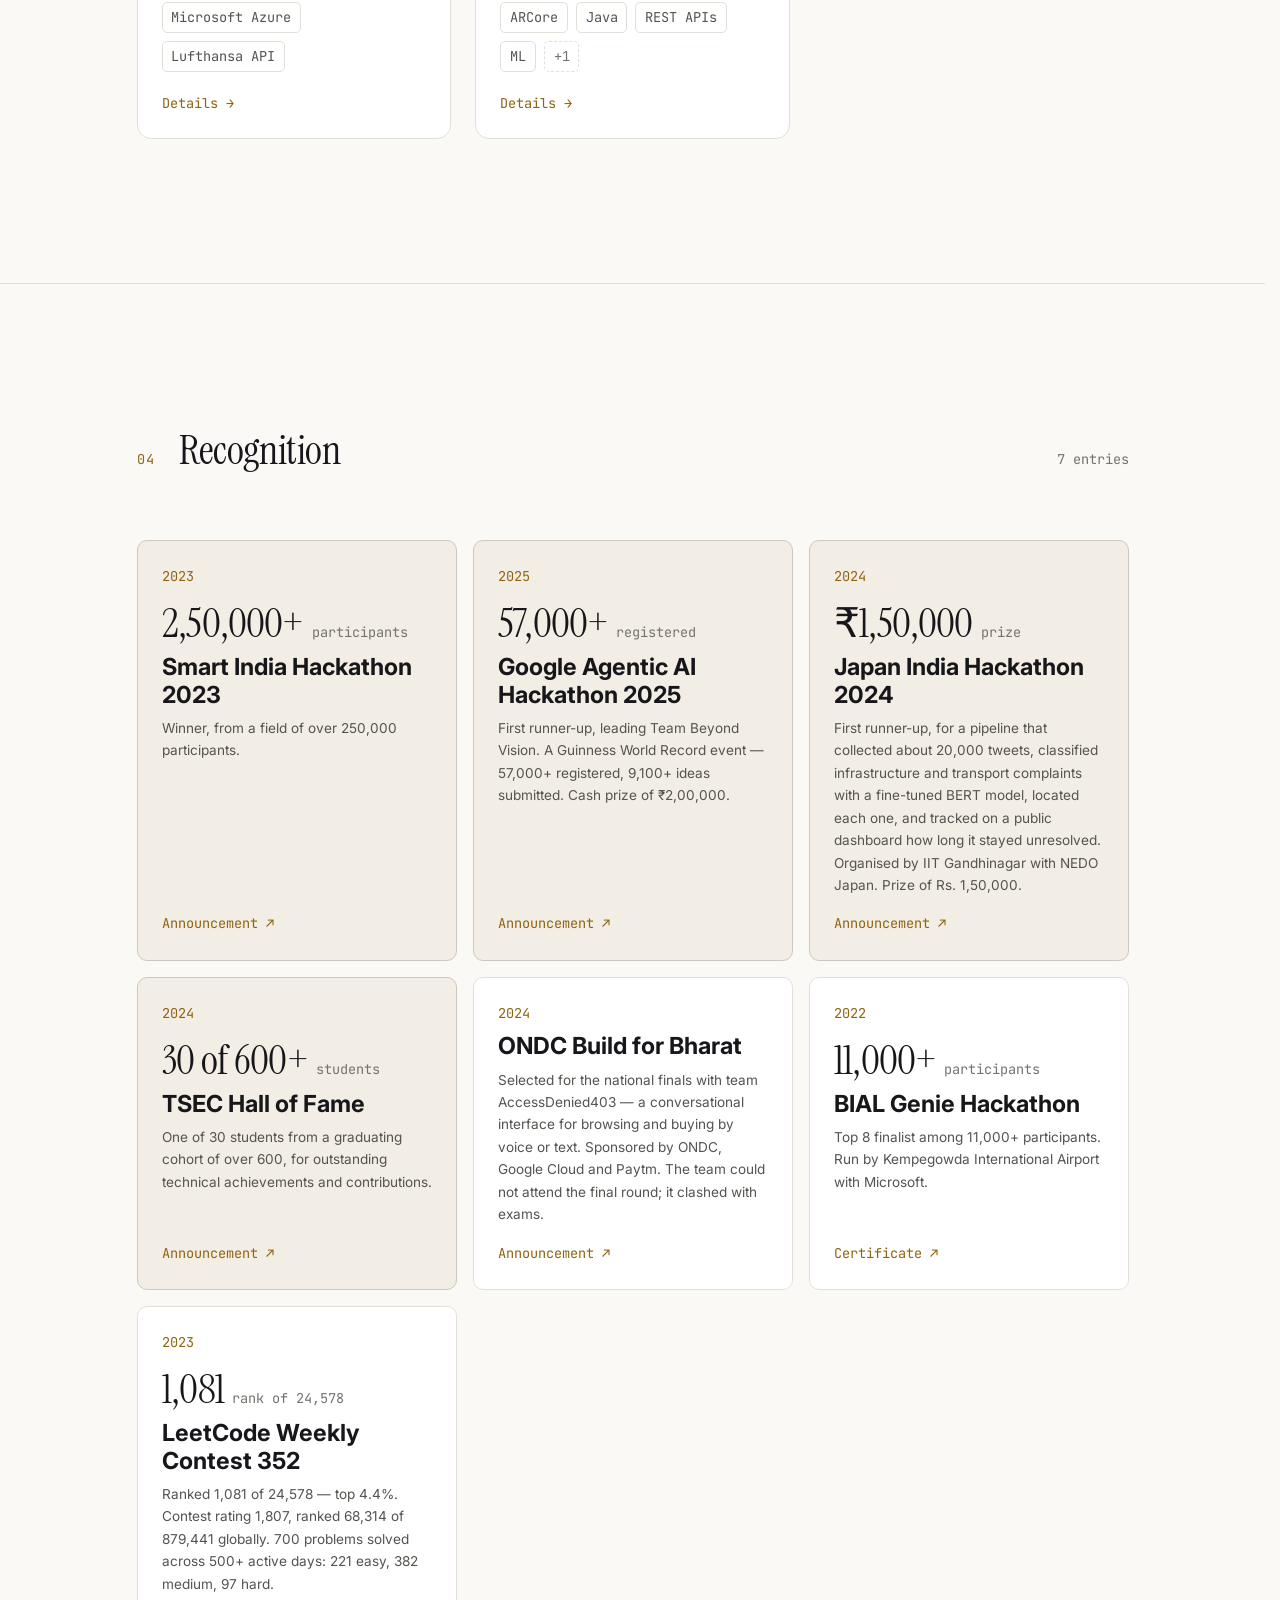
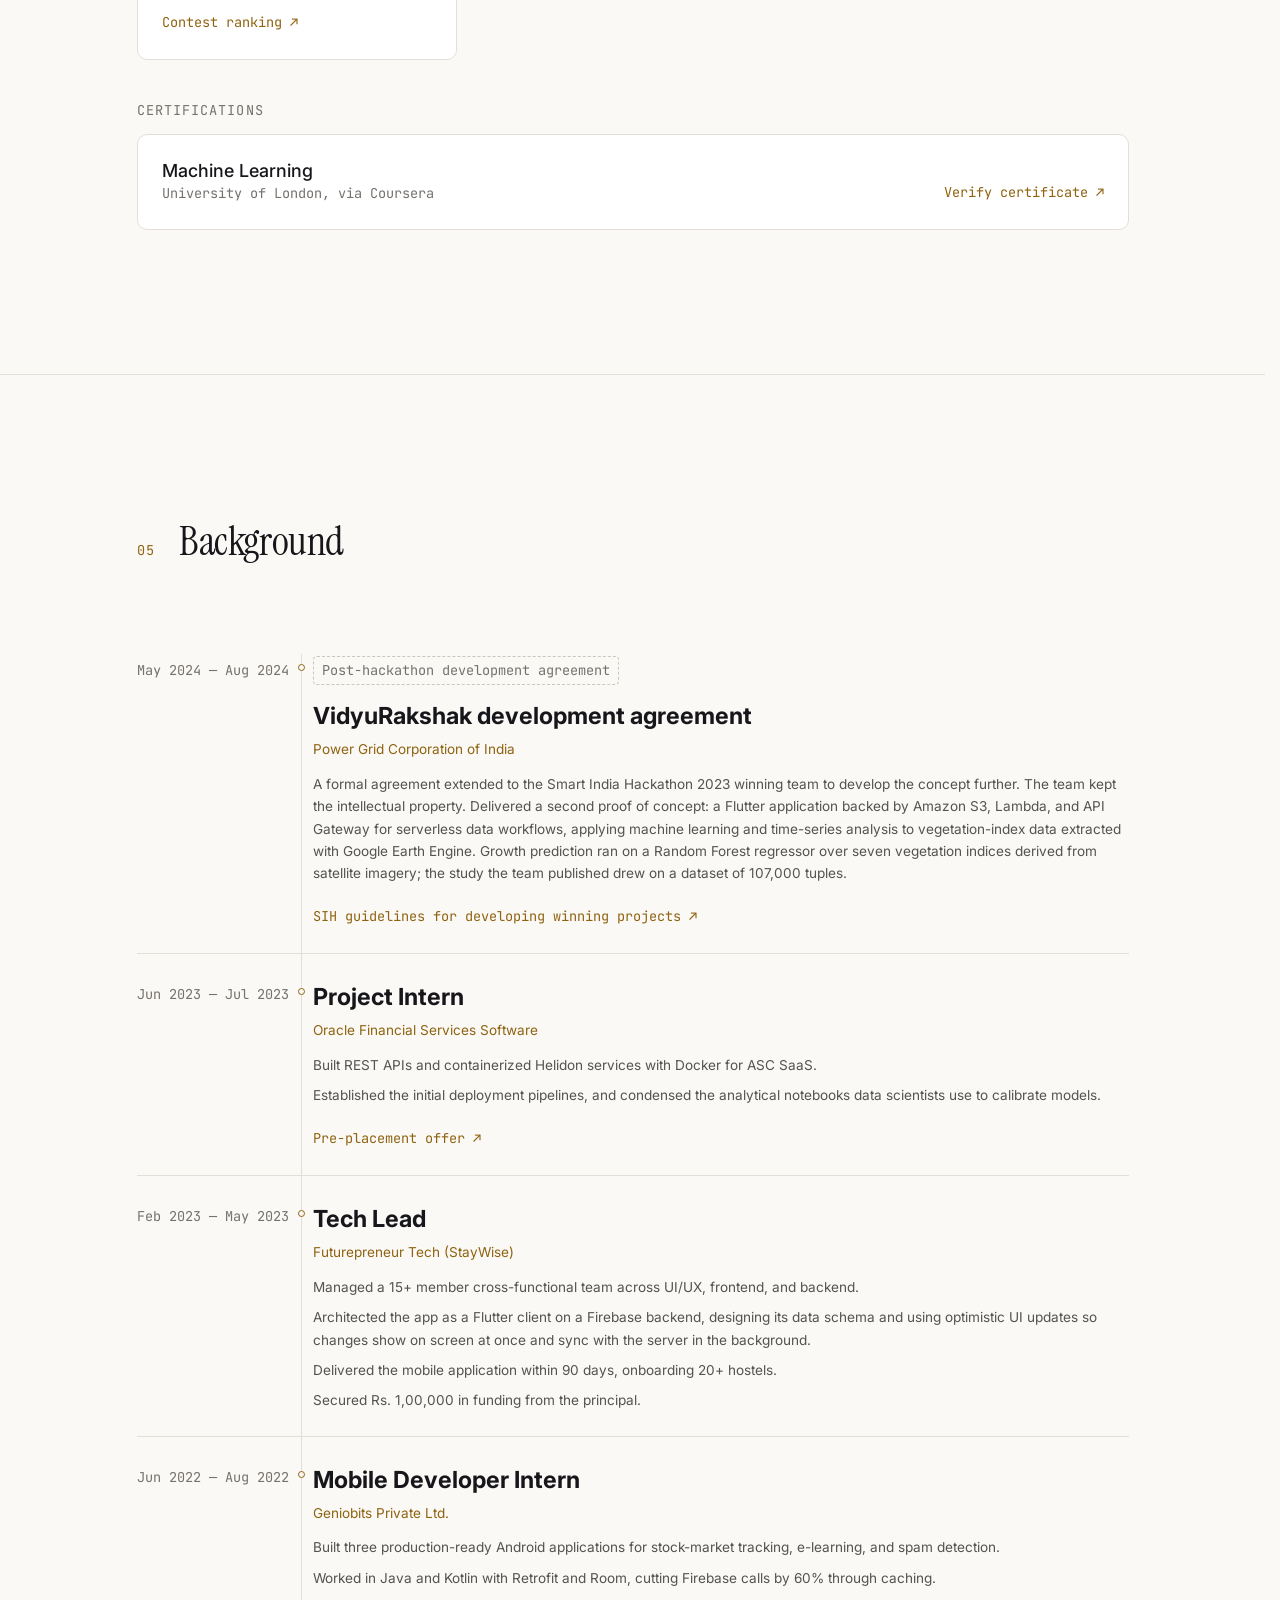
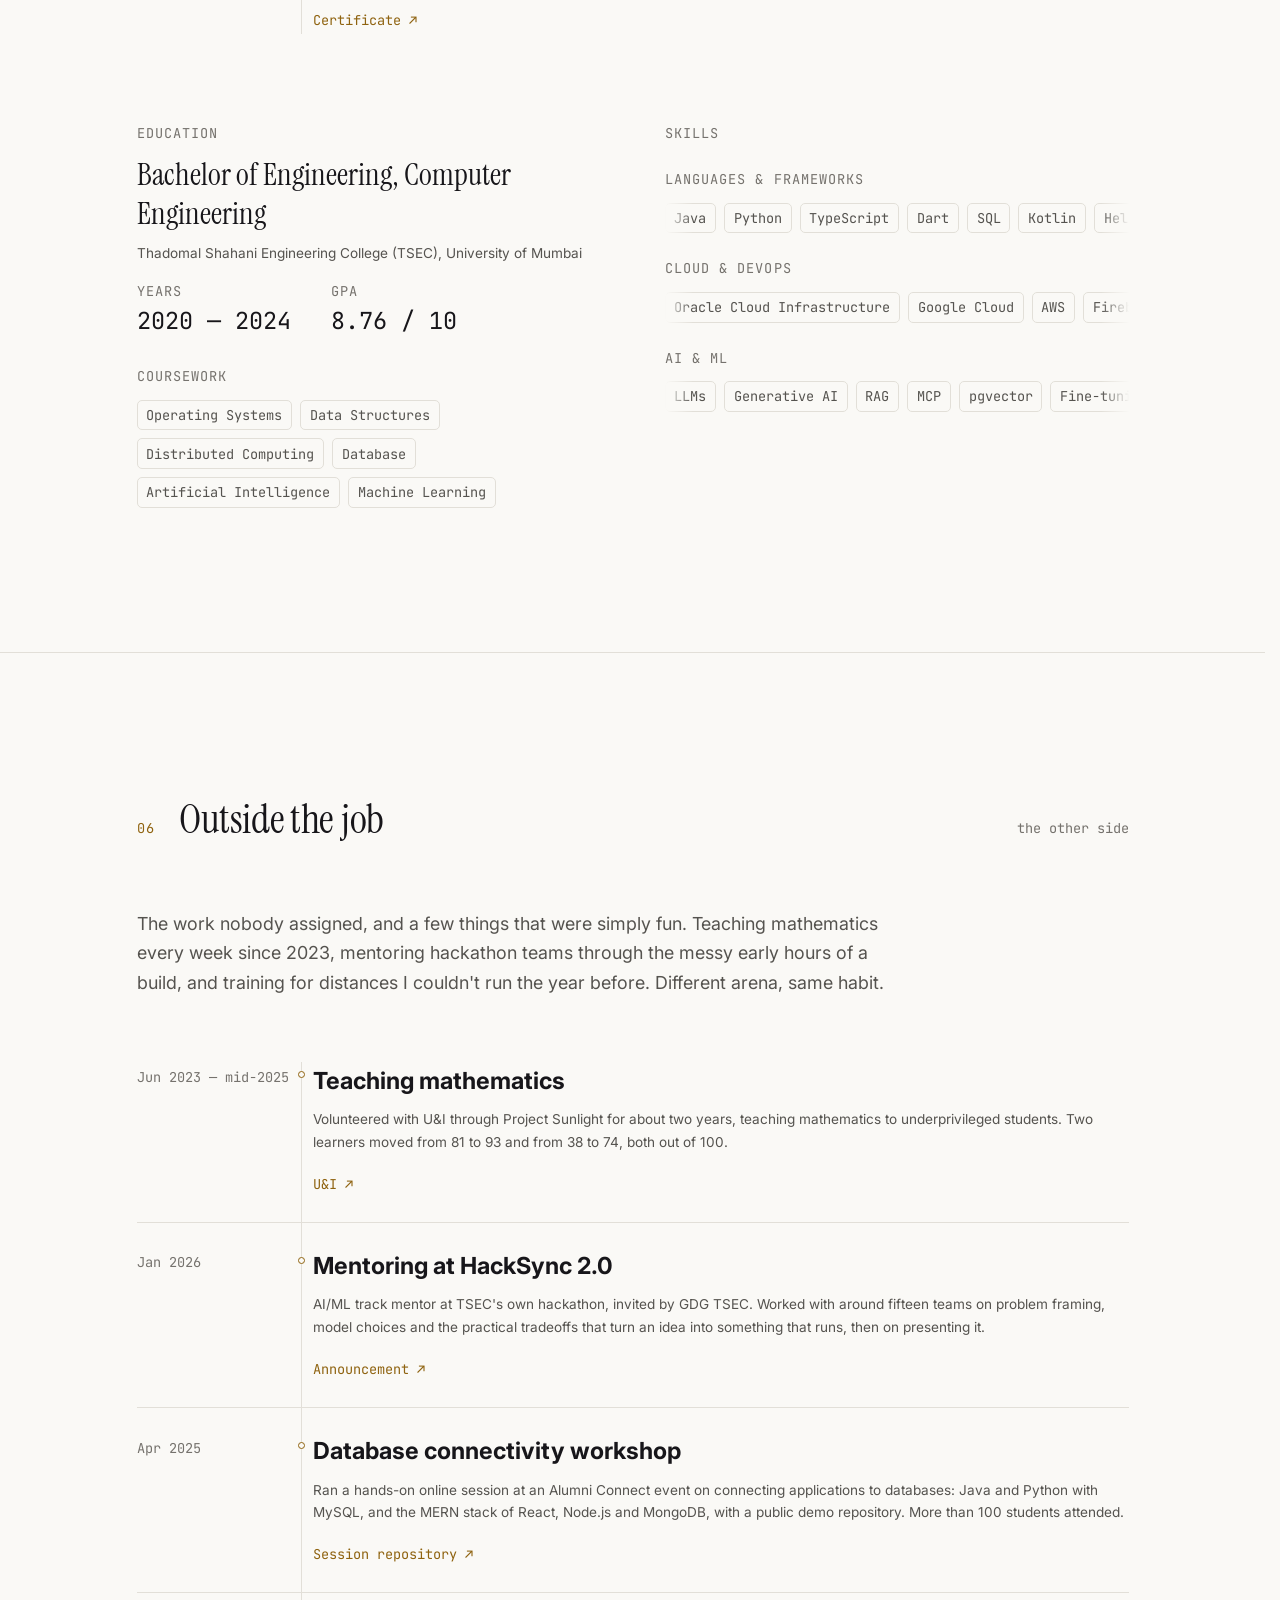
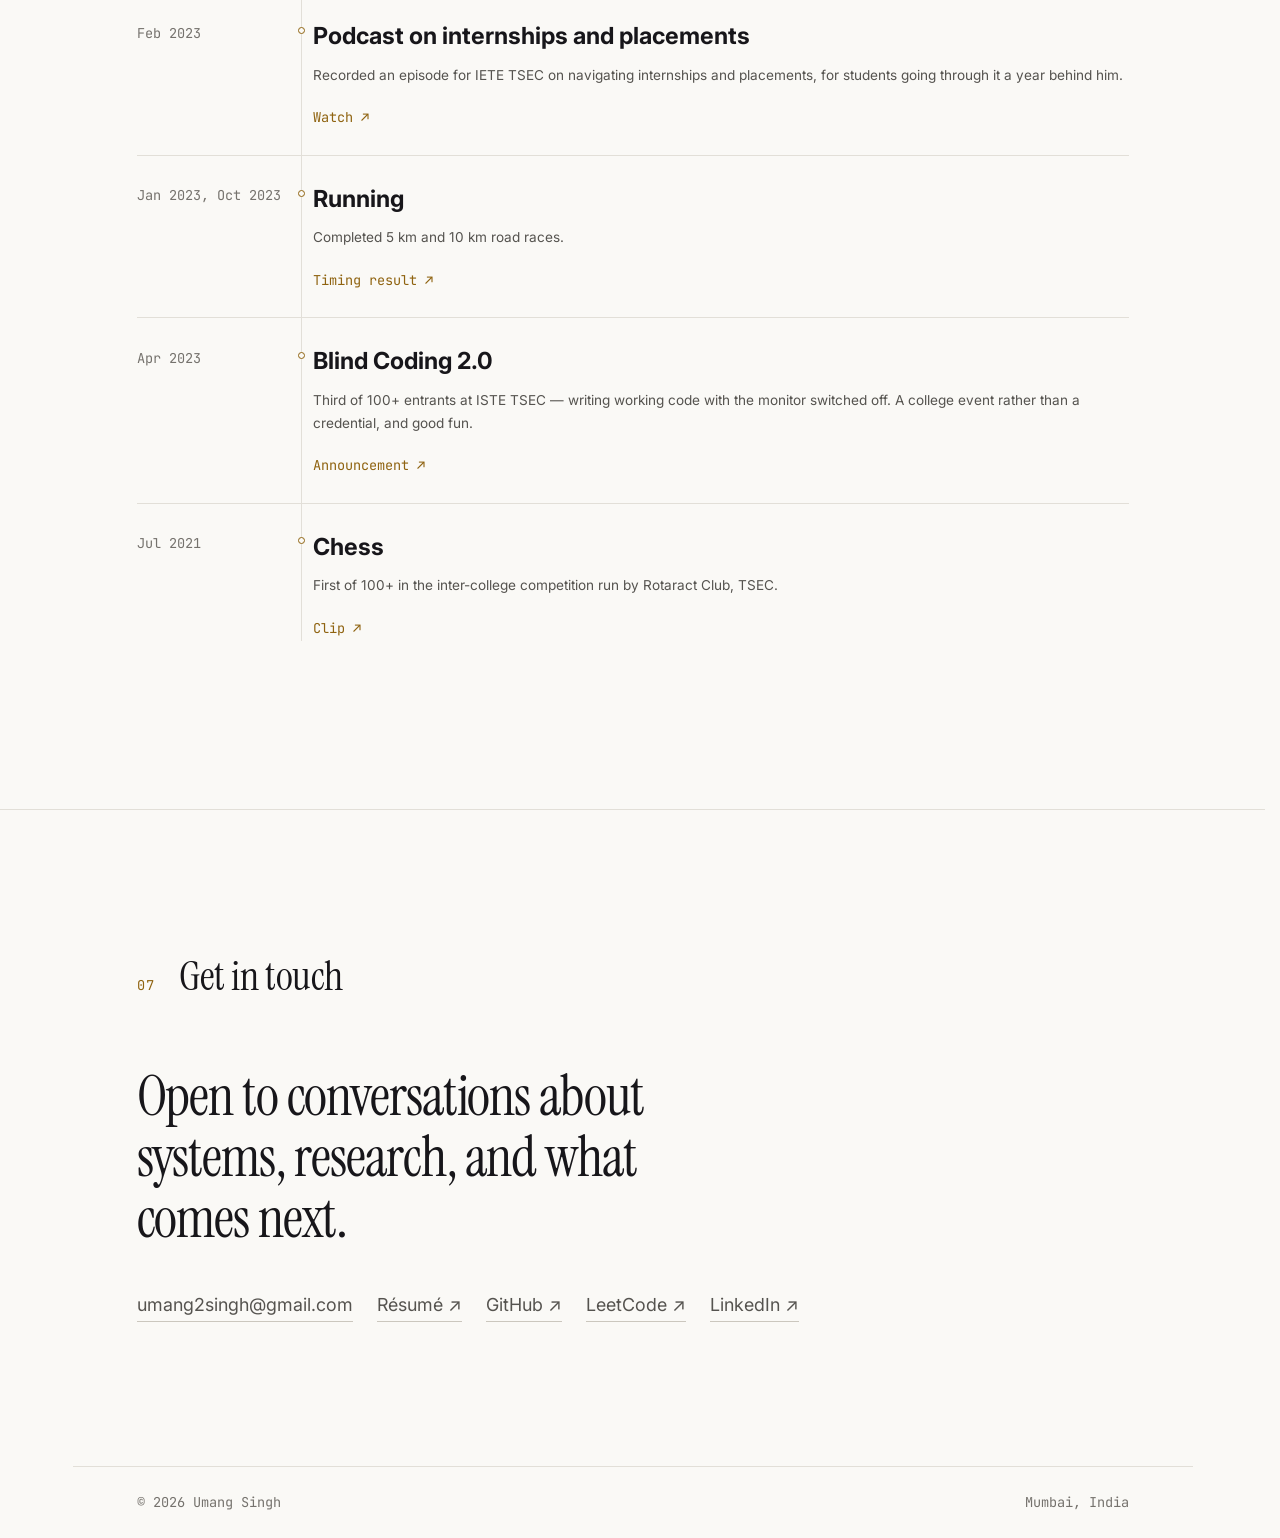
==== commit 7c6ee38e: "Rebuild portfolio: Software Engineer 2 title, social card and resume PDF (career@5467b78)" ====
--- a/index.html
+++ b/index.html
@@ -9,16 +9,16 @@
     <meta name="theme-color" content="#0b0b0d" media="(prefers-color-scheme: dark)" />
     <meta name="theme-color" content="#faf9f6" media="(prefers-color-scheme: light)" />
 
-    <title>Umang Singh — Software Engineer, Oracle</title>
+    <title>Umang Singh — Software Engineer 2, Oracle</title>
     <meta
       name="description"
-      content="Umang Singh is a Software Engineer at Oracle Financial Services Software, building anti-money-laundering SaaS on Oracle Cloud Infrastructure, with three peer-reviewed publications in deep learning and satellite imagery."
+      content="Umang Singh is a Software Engineer 2 at Oracle Financial Services Software, building anti-money-laundering SaaS on Oracle Cloud Infrastructure, with three peer-reviewed publications in deep learning and satellite imagery."
     />
     <link rel="canonical" href="https://umang3172.github.io/" />
 
     <!-- Open Graph -->
     <meta property="og:type" content="profile" />
-    <meta property="og:title" content="Umang Singh — Software Engineer, Oracle" />
+    <meta property="og:title" content="Umang Singh — Software Engineer 2, Oracle" />
     <meta
       property="og:description"
       content="Cloud infrastructure for financial-crime detection at Oracle. Three peer-reviewed publications. Smart India Hackathon 2023 winner."
@@ -36,7 +36,7 @@
     <meta property="og:image" content="https://umang3172.github.io/og-card.jpg" />
     <meta property="og:image:width" content="1200" />
     <meta property="og:image:height" content="630" />
-    <meta property="og:image:alt" content="Umang Singh — Software Engineer at Oracle Financial Services Software" />
+    <meta property="og:image:alt" content="Umang Singh — Software Engineer 2 at Oracle Financial Services Software" />
     <meta name="twitter:card" content="summary_large_image" />
     <meta name="twitter:image" content="https://umang3172.github.io/og-card.jpg" />
 
@@ -59,7 +59,7 @@
         "@type": "Person",
         "name": "Umang Singh",
         "url": "https://umang3172.github.io/",
-        "jobTitle": "Software Engineer",
+        "jobTitle": "Software Engineer 2",
         "email": "mailto:umang2singh@gmail.com",
         "worksFor": {
           "@type": "Organization",
@@ -104,7 +104,7 @@
       src="https://static.cloudflareinsights.com/beacon.min.js"
       data-cf-beacon='{"token": "6cdd7b9f3900493287152ae047d2429b"}'
     ></script>
-    <script type="module" crossorigin src="/assets/index-ChjKafcE.js"></script>
+    <script type="module" crossorigin src="/assets/index-CMMFd_R3.js"></script>
     <link rel="modulepreload" crossorigin href="/assets/rolldown-runtime-CbXtAM7H.js">
     <link rel="modulepreload" crossorigin href="/assets/motion-b7H1NMUL.js">
     <link rel="modulepreload" crossorigin href="/assets/react-DuQ67bkh.js">
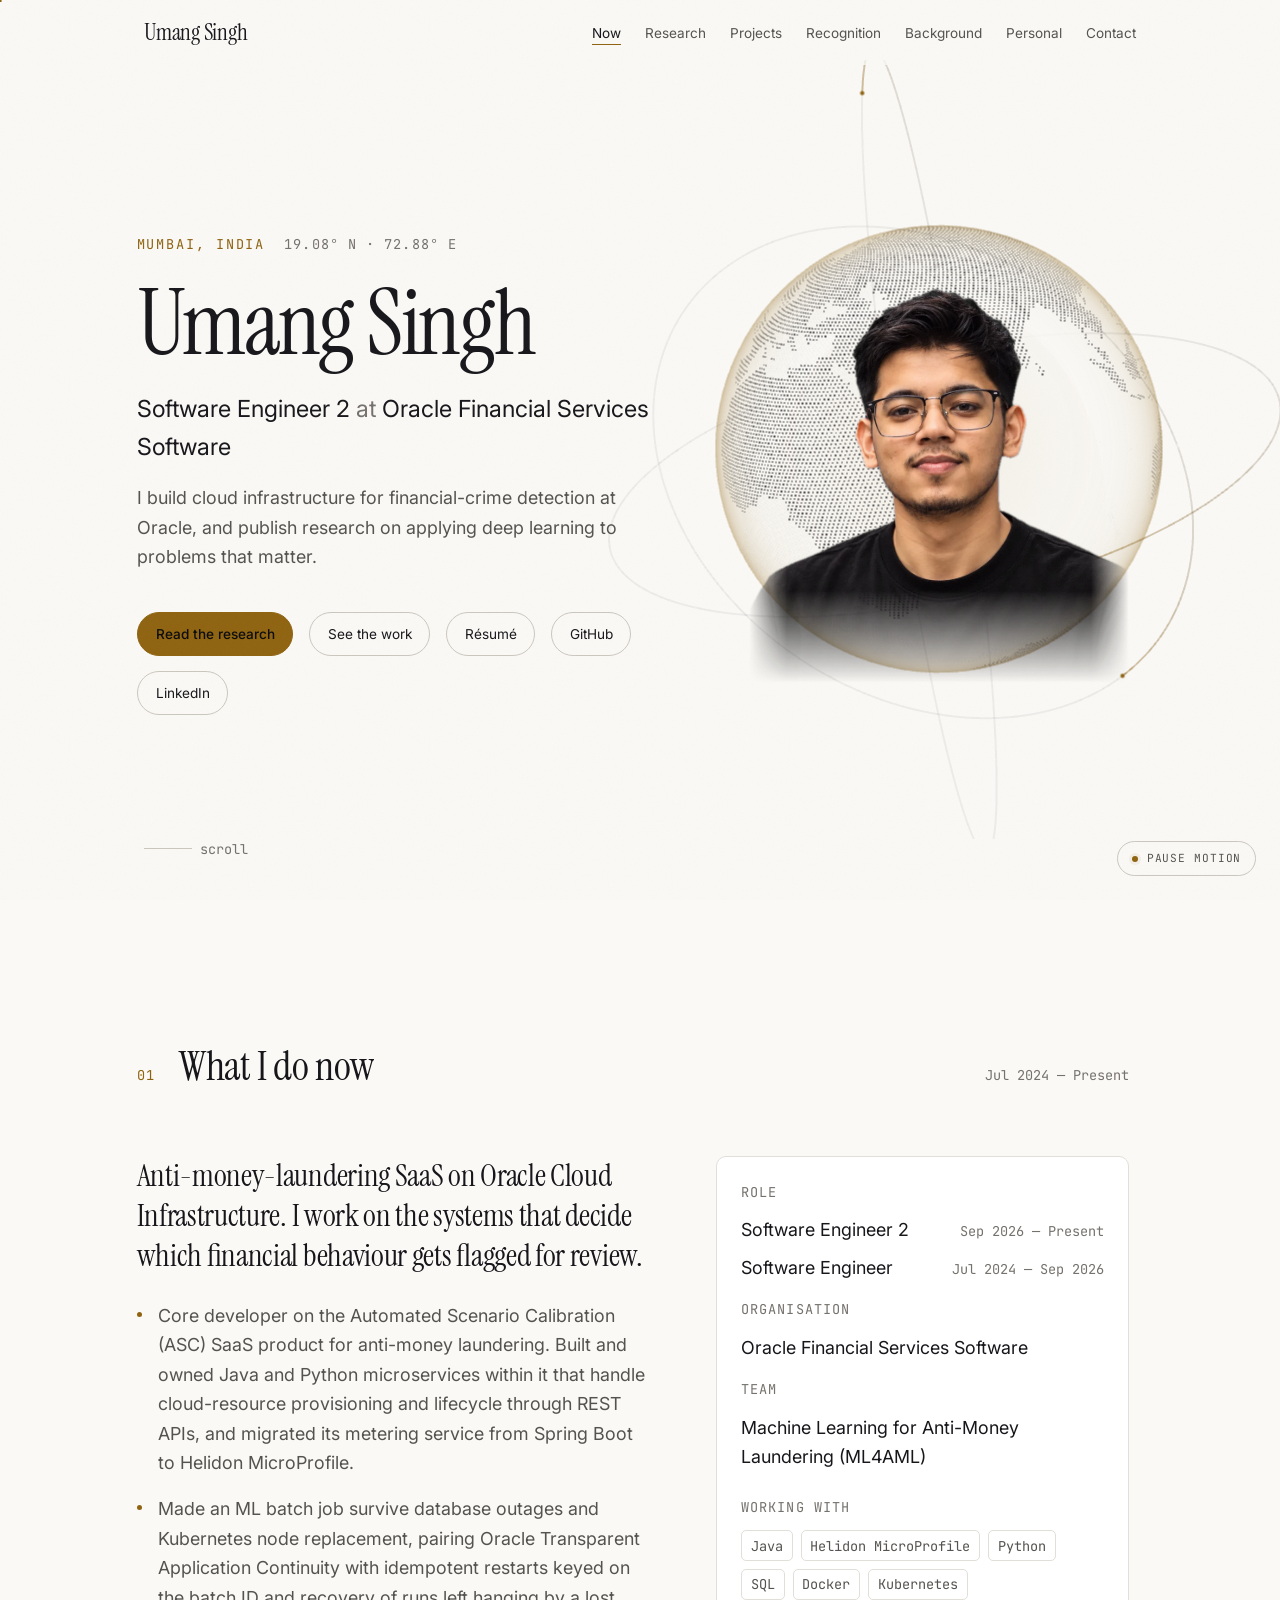
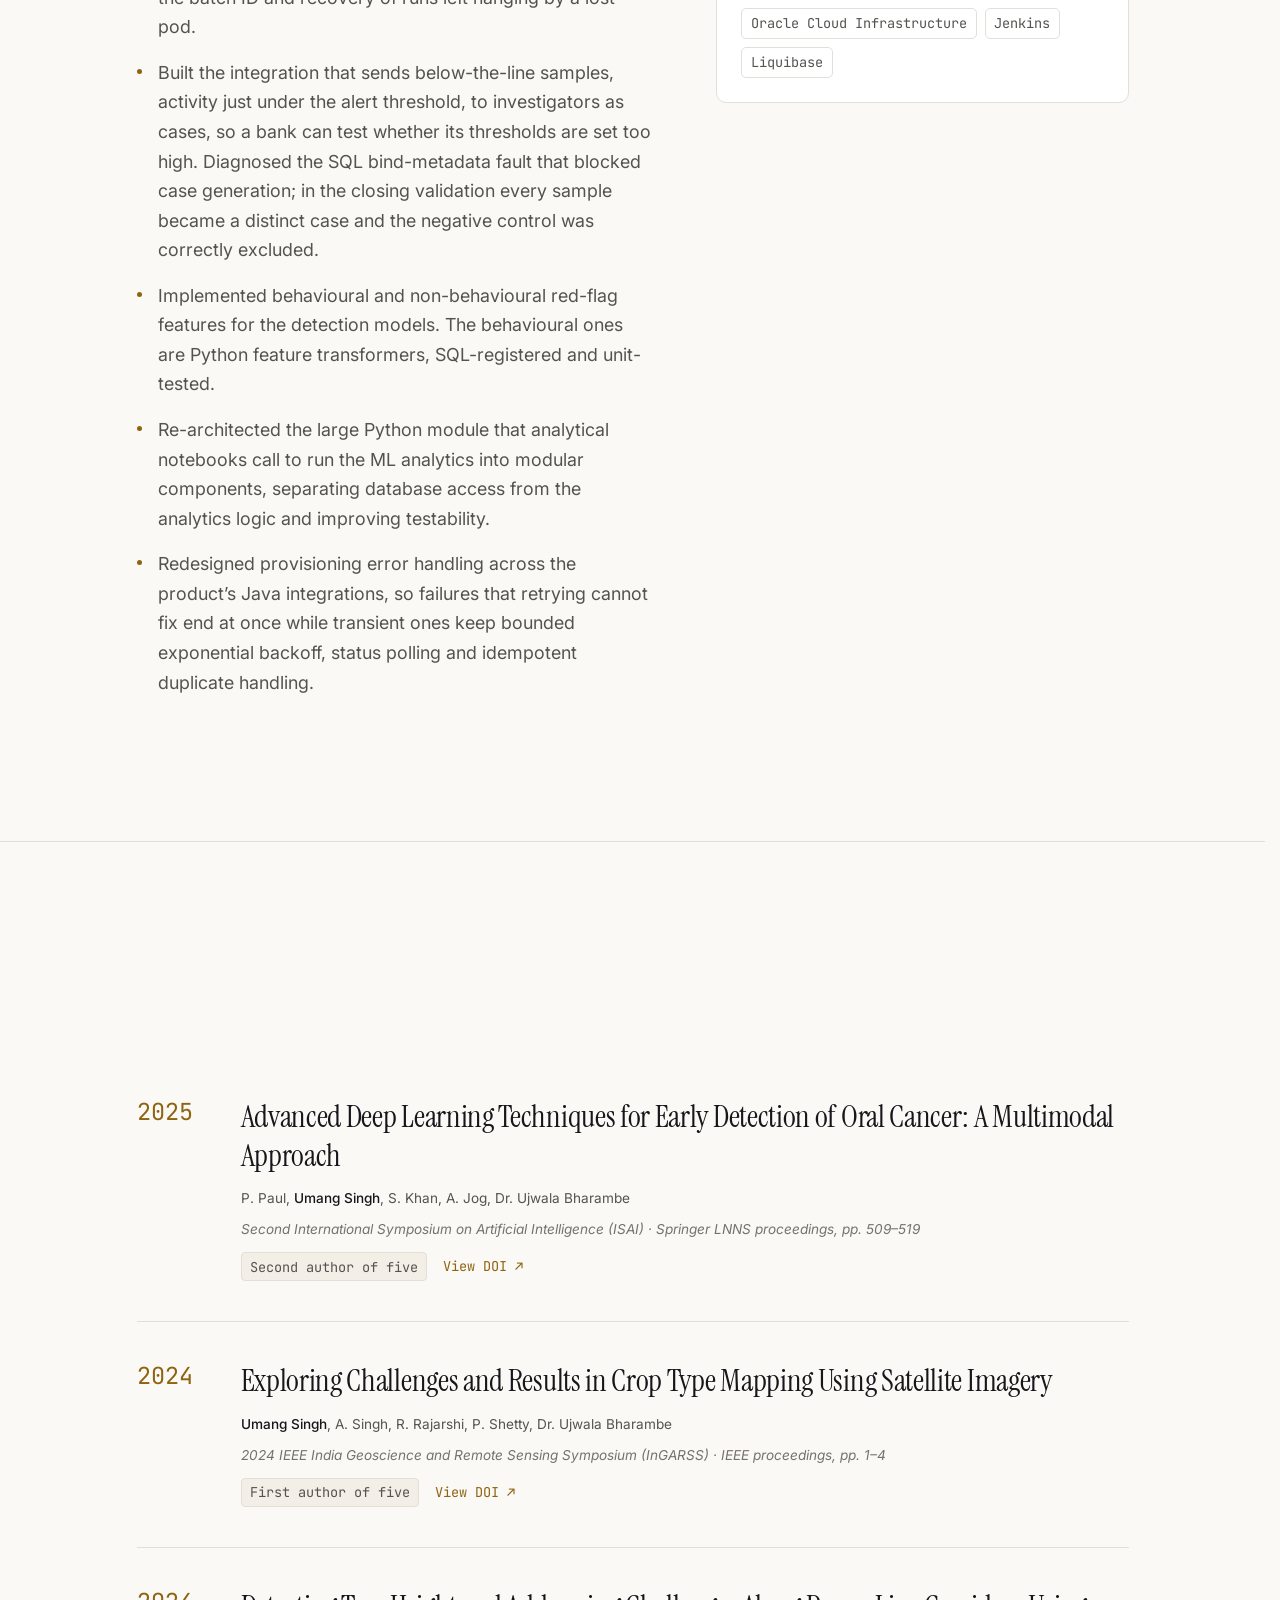
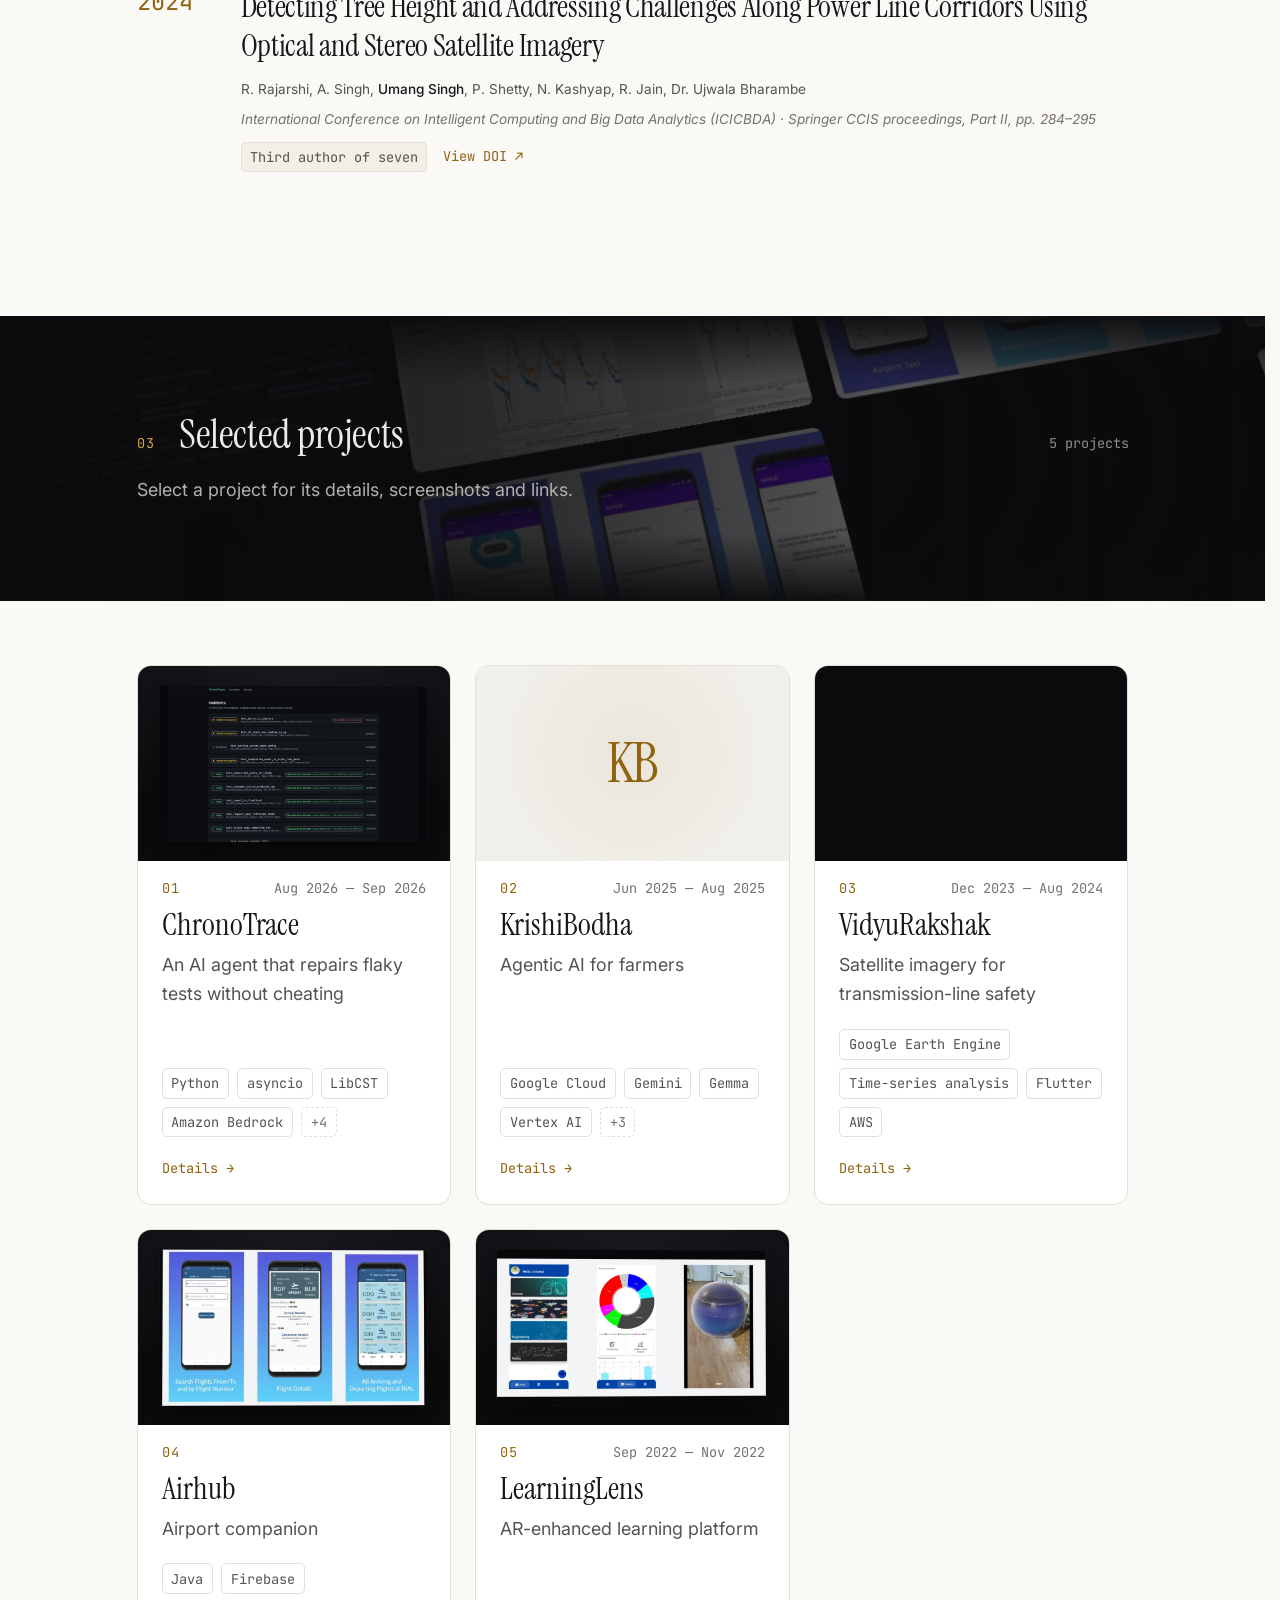
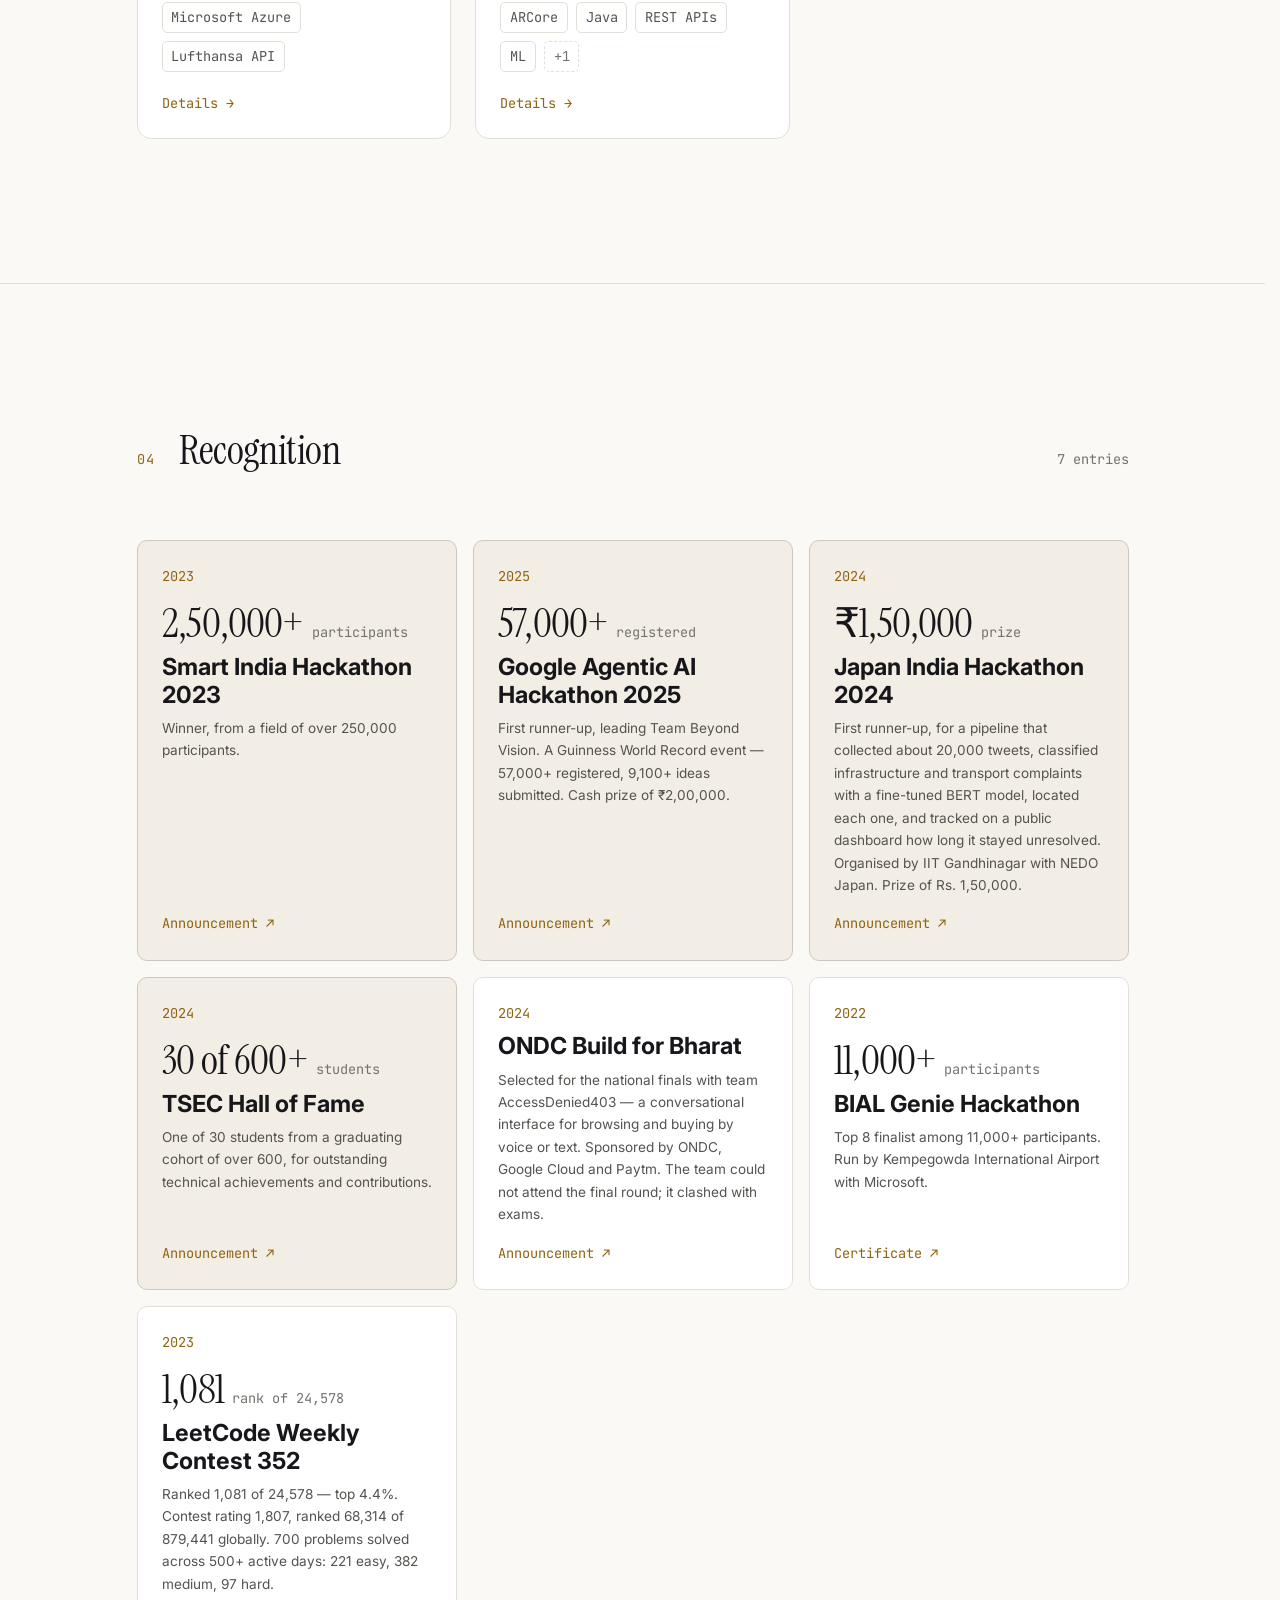
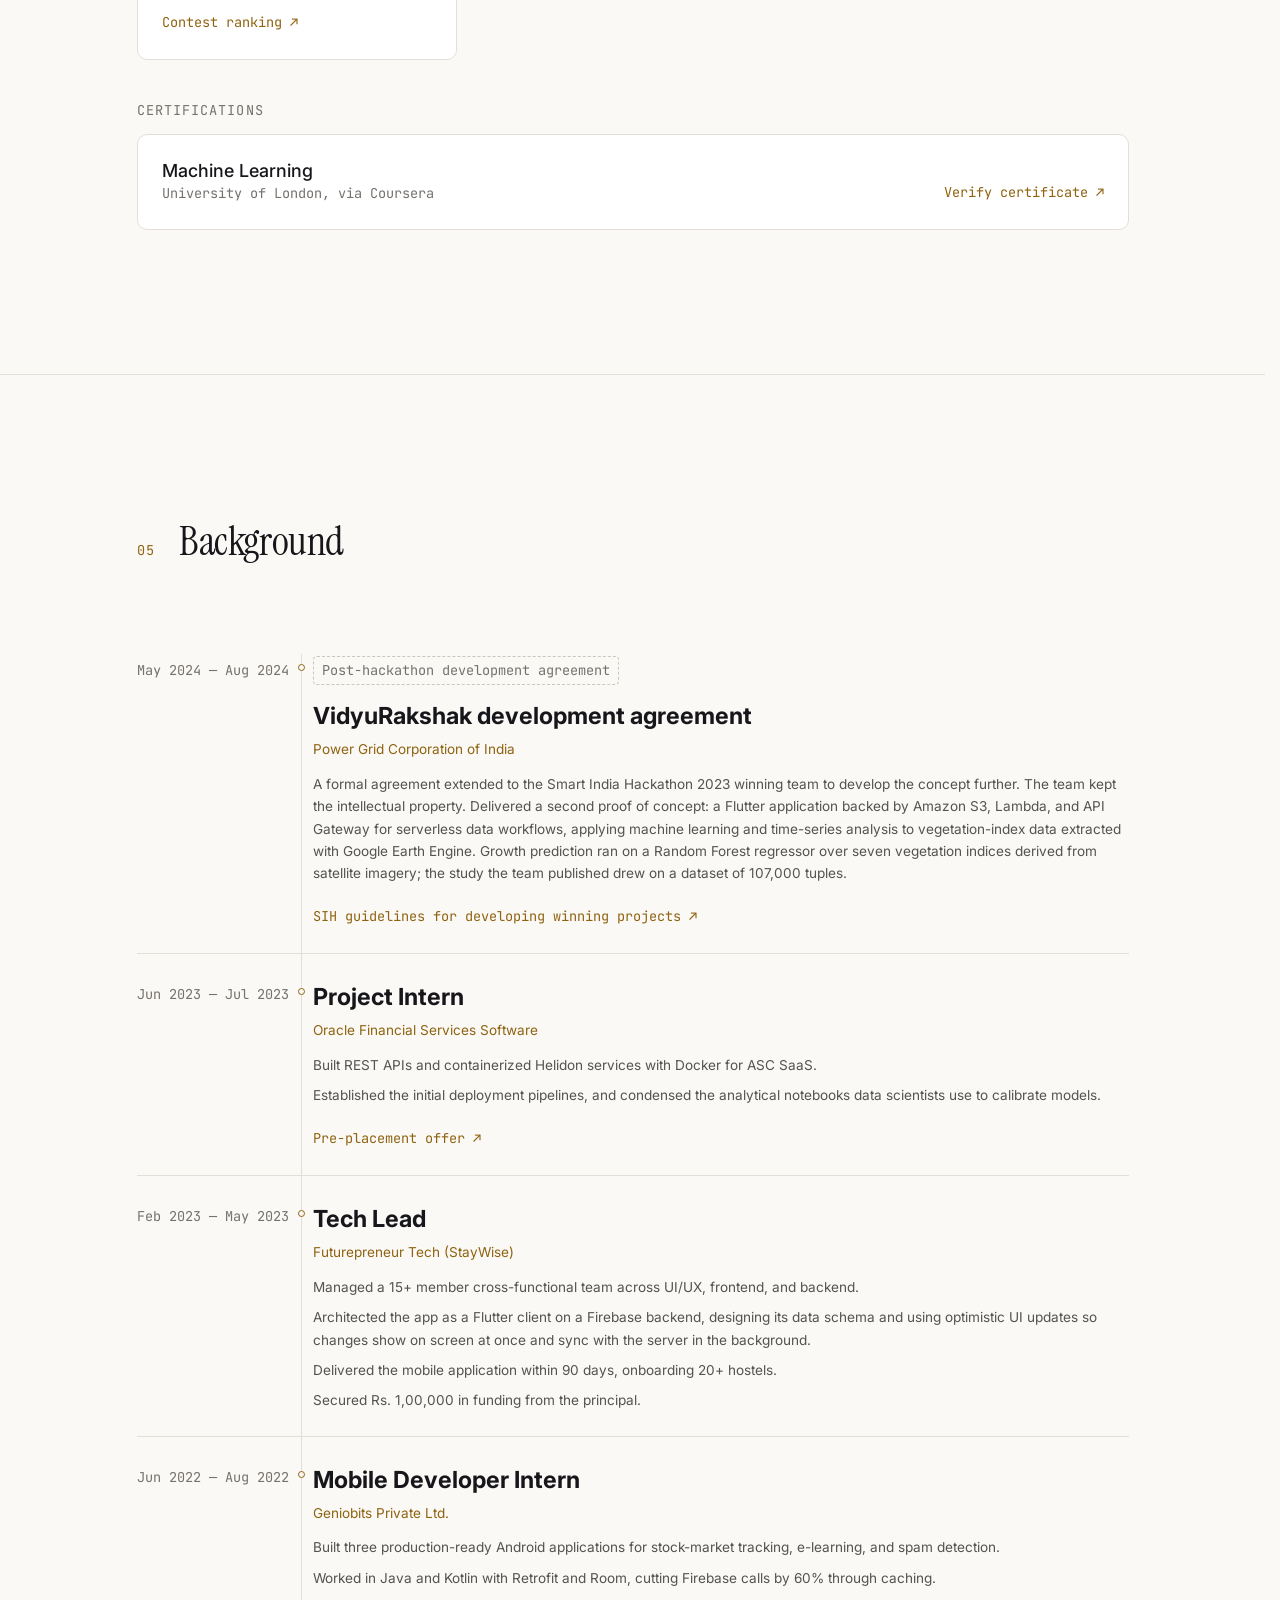
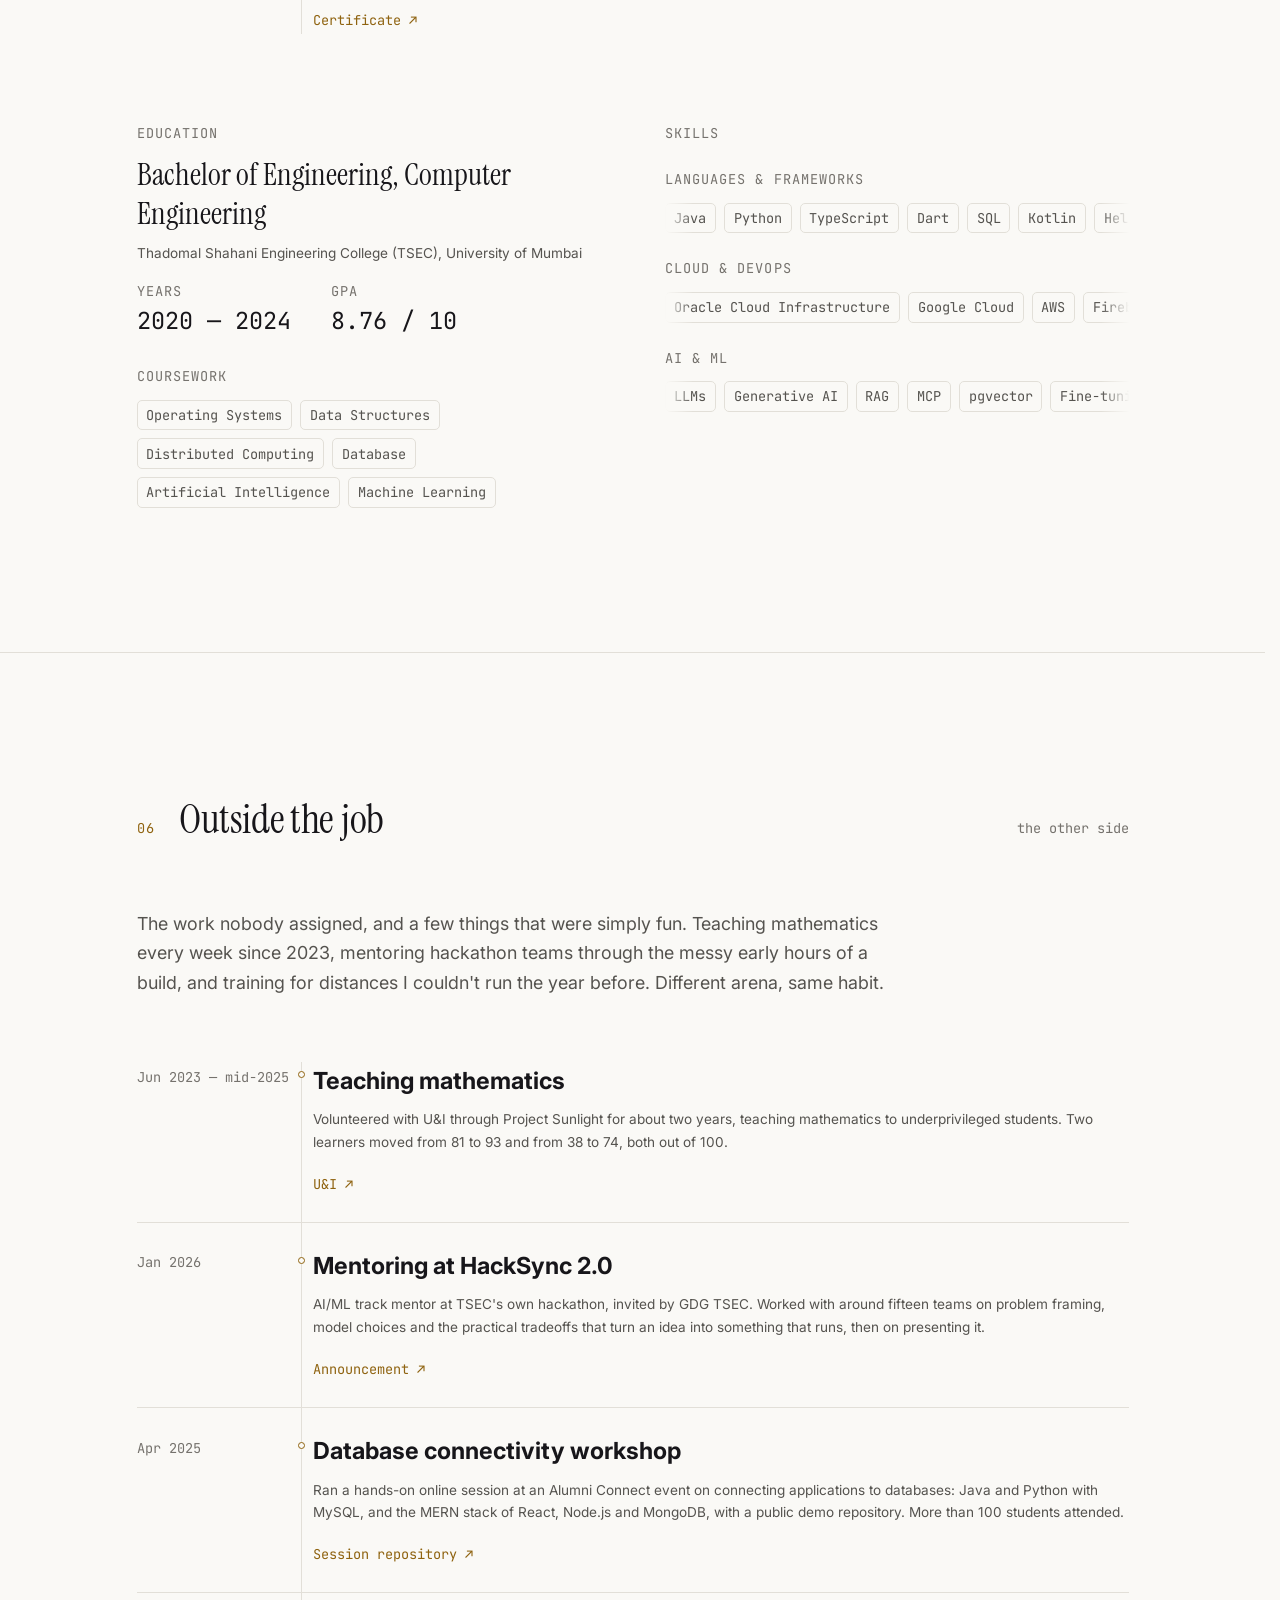
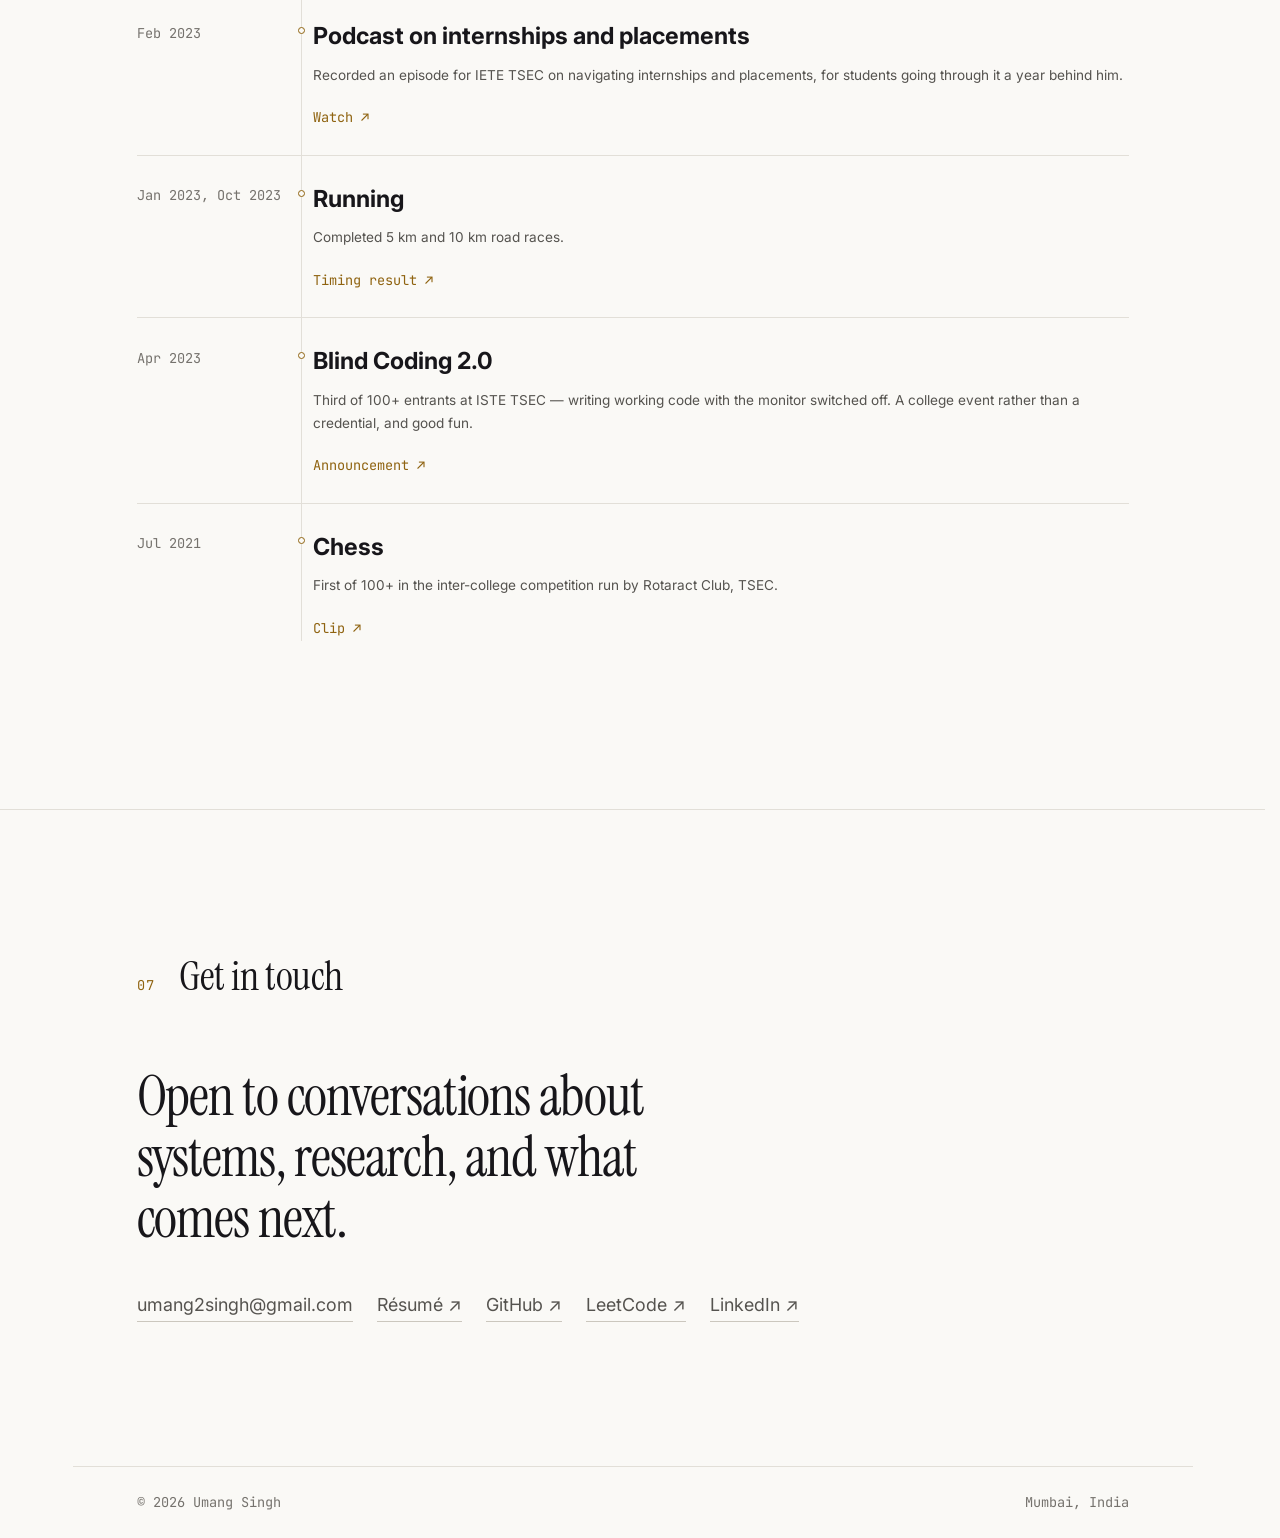
==== commit f453c00e: "Rebuild portfolio: two Oracle titles in the Now card, résumé PDF with the Sep 2026 promotion (career" ====
--- a/index.html
+++ b/index.html
@@ -104,12 +104,12 @@
       src="https://static.cloudflareinsights.com/beacon.min.js"
       data-cf-beacon='{"token": "6cdd7b9f3900493287152ae047d2429b"}'
     ></script>
-    <script type="module" crossorigin src="/assets/index-CMMFd_R3.js"></script>
+    <script type="module" crossorigin src="/assets/index-Drrm9awe.js"></script>
     <link rel="modulepreload" crossorigin href="/assets/rolldown-runtime-CbXtAM7H.js">
     <link rel="modulepreload" crossorigin href="/assets/motion-b7H1NMUL.js">
     <link rel="modulepreload" crossorigin href="/assets/react-DuQ67bkh.js">
     <link rel="modulepreload" crossorigin href="/assets/gsap-DWxn8li7.js">
-    <link rel="stylesheet" crossorigin href="/assets/index-CLJEvYwc.css">
+    <link rel="stylesheet" crossorigin href="/assets/index-DNU1mfmk.css">
   </head>
   <body>
     <div id="root"></div>
--- a/assets/index-DNU1mfmk.css
+++ b/assets/index-DNU1mfmk.css
@@ -0,0 +1 @@
+@font-face{font-family:Instrument Serif Fallback;src:local(Georgia),local(Times New Roman),local(Times);size-adjust:77.1%}@font-face{font-family:Inter Fallback;src:local(Helvetica Neue),local(Helvetica);size-adjust:104.8%}@font-face{font-family:Inter Fallback;src:local(Arial),local(Liberation Sans);size-adjust:105.7%}:root{--font-display:"Instrument Serif", "Instrument Serif Fallback", ui-serif, Georgia, serif;--font-body:"Inter", "Inter Fallback", -apple-system, BlinkMacSystemFont, "Segoe UI", sans-serif;--font-mono:"JetBrains Mono", ui-monospace, "SF Mono", Menlo, monospace;--step--1:clamp(.79rem, .77rem + .11vw, .85rem);--step-0:clamp(1rem, .96rem + .2vw, 1.12rem);--step-1:clamp(1.25rem, 1.18rem + .36vw, 1.5rem);--step-2:clamp(1.56rem, 1.44rem + .62vw, 2rem);--step-3:clamp(1.95rem, 1.74rem + 1.05vw, 2.66rem);--step-4:clamp(2.44rem, 2.09rem + 1.73vw, 3.55rem);--step-5:clamp(3.05rem, 2.5rem + 2.75vw, 4.74rem);--space-2xs:.5rem;--space-xs:.75rem;--space-s:1rem;--space-m:1.5rem;--space-l:2.5rem;--space-xl:4rem;--space-2xl:6rem;--space-3xl:9rem;--measure:68ch;--page-max:1120px;--gutter:clamp(1.25rem, 5vw, 4rem);--ease-out:cubic-bezier(.16, 1, .3, 1);--ease-in-out:cubic-bezier(.65, 0, .35, 1);--dur-fast:.18s;--dur-mid:.42s;--dur-slow:.9s;--bg:#0b0b0d;--bg-raised:#131317;--bg-sunken:#08080a;--text:#ecebe8;--text-dim:#a3a19c;--text-faint:#828079;--line:#26262b;--line-strong:#3a3a41;--accent:#d9a441;--accent-dim:#8a6a2c;--accent-wash:#d9a44114}@media (prefers-color-scheme:light){:root{--bg:#faf9f6;--bg-raised:#fff;--bg-sunken:#f1efea;--text:#17161a;--text-dim:#55534f;--text-faint:#75726d;--line:#e2dfd8;--line-strong:#cbc7be;--accent:#8f6310;--accent-dim:#b99548;--accent-wash:#9a6b1212}}*,:before,:after{box-sizing:border-box}*{margin:0}html{-webkit-text-size-adjust:100%;scroll-behavior:smooth;scrollbar-gutter:stable;overflow-x:clip}body{background:var(--bg);color:var(--text);font-family:var(--font-body);font-size:var(--step-0);-webkit-font-smoothing:antialiased;-moz-osx-font-smoothing:grayscale;font-feature-settings:"kern" 1, "liga" 1, "calt" 1;line-height:1.65}img,svg{max-width:100%;display:block}a{color:inherit;text-decoration:none}ul,ol{padding:0;list-style:none}button{font:inherit;color:inherit;cursor:pointer;background:0 0;border:none}:focus-visible{outline:2px solid var(--accent);outline-offset:3px;border-radius:2px}::selection{background:var(--accent);color:var(--bg)}html.lenis,html.lenis body{height:auto}.lenis.lenis-smooth{scroll-behavior:auto!important}.lenis.lenis-stopped{overflow:hidden}@media (prefers-reduced-motion:reduce){html{scroll-behavior:auto}*,:before,:after{scroll-behavior:auto!important;transition-duration:.01ms!important;animation-duration:.01ms!important;animation-iteration-count:1!important}}.sr-only{clip-path:inset(50%);white-space:nowrap;border:0;width:1px;height:1px;margin:-1px;padding:0;position:absolute;overflow:hidden}.split-word{clip-path:inset(-.35em 0 0);padding-bottom:.06em;display:inline-block}.split-word>span{will-change:transform;display:inline-block}.marquee{width:100%;min-width:0;overflow:hidden;-webkit-mask-image:linear-gradient(90deg,#0000,#000 6% 94%,#0000);mask-image:linear-gradient(90deg,#0000,#000 6% 94%,#0000)}.marquee-track{width:max-content;animation:linear infinite marquee;display:flex}.marquee:hover .marquee-track{animation-play-state:paused}.marquee-group{gap:var(--space-2xs);padding-right:var(--space-2xs);flex-shrink:0;display:flex}@keyframes marquee{0%{transform:translate(0,0)}to{transform:translate(-50%)}}.shell{width:100%;max-width:var(--page-max);padding-inline:var(--gutter);margin-inline:auto}.section{padding-block:var(--space-3xl);position:relative}.section+.section{border-top:1px solid var(--line)}.section-head{align-items:baseline;gap:var(--space-m);margin-bottom:var(--space-xl);flex-wrap:wrap;display:flex}.section-index{font-family:var(--font-mono);font-size:var(--step--1);color:var(--accent);letter-spacing:.08em;flex-shrink:0}.section-title{font-family:var(--font-display);font-size:var(--step-3);letter-spacing:-.01em;font-weight:400;line-height:1.1}.section-note{font-size:var(--step--1);color:var(--text-faint);font-family:var(--font-mono);margin-left:auto}.prose{max-width:var(--measure);color:var(--text-dim)}.skip-link{left:var(--gutter);z-index:100;background:var(--accent);color:var(--bg);padding:var(--space-2xs) var(--space-s);font-size:var(--step--1);transition:top var(--dur-fast) var(--ease-out);border-radius:4px;position:absolute;top:-100px}.skip-link:focus{top:var(--space-s)}.nav{inset-inline:0;z-index:50;-webkit-backdrop-filter:blur(14px);background:color-mix(in srgb, var(--bg) 78%, transparent);transition:border-color var(--dur-mid) var(--ease-out), background var(--dur-mid) var(--ease-out);border-bottom:1px solid #0000;position:fixed;top:0}.nav[data-scrolled=true]{border-bottom-color:var(--line)}.nav-inner{justify-content:space-between;align-items:center;gap:var(--space-m);height:64px;display:flex}.nav-mark{font-family:var(--font-display);font-size:var(--step-1);letter-spacing:-.01em;white-space:nowrap}.nav-links{gap:var(--space-m);align-items:center;display:flex}.nav-link{font-size:var(--step--1);color:var(--text-dim);transition:color var(--dur-fast) var(--ease-out);white-space:nowrap;padding-block:4px;position:relative}.nav-link:after{content:"";background:var(--accent);transform-origin:0;height:1px;transition:transform var(--dur-mid) var(--ease-out);position:absolute;bottom:0;left:0;right:0;transform:scaleX(0)}.nav-link:hover{color:var(--text)}.nav-link:hover:after,.nav-link[aria-current=true]:after{transform:scaleX(1)}.nav-link[aria-current=true]{color:var(--text)}.nav-toggle{font-family:var(--font-mono);font-size:var(--step--1);color:var(--text-dim);border:1px solid var(--line-strong);transition:border-color var(--dur-fast) var(--ease-out), color var(--dur-fast) var(--ease-out);border-radius:999px;padding:.35rem .85rem;display:none}.nav-toggle:hover{border-color:var(--accent);color:var(--text)}.nav-panel{border-top:1px solid var(--line);background:var(--bg);padding:var(--space-s) var(--gutter) var(--space-m)}.nav-panel ul{gap:var(--space-2xs);display:grid}.nav-panel-link{padding:var(--space-2xs) 0;font-size:var(--step-1);color:var(--text-dim);border-bottom:1px solid var(--line);display:block}.nav-panel-link[aria-current=true]{color:var(--accent)}@media (width<=720px){.nav-links{display:none}.nav-toggle{display:inline-block}}@media (width>=721px){.nav-panel{display:none}}.hero{min-height:100svh;padding-block:var(--space-3xl) var(--space-2xl);flex-direction:column;justify-content:center;display:flex;position:relative}.hero-grid{gap:var(--space-xl);grid-template-columns:minmax(0,1.15fr) minmax(0,.85fr);align-items:center;width:100%;display:grid}.hero-copy{min-width:0}.hero-portrait{justify-self:end;width:min(100%,380px);position:relative}.hero-portrait:before{content:"";background:radial-gradient(circle at 50% 40%, var(--accent-wash) 0%, transparent 70%);z-index:0;border-radius:50% 50% 46% 46%/55% 55% 45% 45%;position:absolute;inset:8% 6% 0}.hero-portrait img{z-index:1;width:100%;height:auto;position:relative}@media (width<=860px){.hero-grid{gap:var(--space-m);grid-template-columns:1fr}.hero-portrait{width:min(46%,190px);margin-block:var(--space-m) var(--space-s);grid-row:1;justify-self:center}.hero{padding-block:calc(64px + var(--space-l)) var(--space-l)}}.hero-eyebrow{font-family:var(--font-mono);font-size:var(--step--1);color:var(--accent);letter-spacing:.14em;text-transform:uppercase;margin-bottom:var(--space-m);flex-wrap:wrap;gap:.35em 1.4em;display:flex}.hero-coords{color:var(--text-faint);letter-spacing:.08em}.hero-name{font-family:var(--font-display);letter-spacing:-.025em;margin-bottom:var(--space-m);font-size:clamp(3.1rem,1.5rem + 5.2vw,6.6rem);font-weight:400;line-height:.95}.hero-role{font-size:var(--step-1);color:var(--text);margin-bottom:var(--space-s)}.hero-role .at{color:var(--text-faint)}.hero-tagline{font-size:var(--step-0);color:var(--text-dim);max-width:54ch;margin-bottom:var(--space-l)}.hero-actions{gap:var(--space-s);flex-wrap:wrap;align-items:center;display:flex}.hero-scroll{bottom:var(--space-l);left:max(var(--gutter), calc(50vw - var(--page-max) / 2 + var(--gutter)));font-family:var(--font-mono);font-size:var(--step--1);color:var(--text-faint);align-items:center;gap:var(--space-2xs);display:flex;position:absolute}.hero-scroll .rule{background:var(--line-strong);width:48px;height:1px;display:block;position:relative;overflow:hidden}.hero-scroll .rule:after{content:"";background:var(--accent);animation:sweep 2.4s var(--ease-in-out) infinite;position:absolute;inset:0;transform:translate(-100%)}@keyframes sweep{0%{transform:translate(-100%)}55%{transform:translate(0)}to{transform:translate(100%)}}@media (width<=860px){.hero-scroll{display:none}}.btn{align-items:center;gap:var(--space-2xs);border:1px solid var(--line-strong);font-size:var(--step--1);color:var(--text);transition:border-color var(--dur-fast) var(--ease-out), background var(--dur-fast) var(--ease-out), transform var(--dur-fast) var(--ease-out);border-radius:999px;padding:.6rem 1.1rem;display:inline-flex}.btn:hover{border-color:var(--accent);background:var(--accent-wash);transform:translateY(-1px)}.btn-primary{background:var(--accent);border-color:var(--accent);color:#0b0b0d;font-weight:500}.btn-primary:hover{background:var(--accent);filter:brightness(1.08)}.now-grid{gap:var(--space-xl);grid-template-columns:minmax(0,1.25fr) minmax(0,1fr);align-items:start;display:grid}@media (width<=860px){.now-grid{gap:var(--space-l);grid-template-columns:1fr}}.now-summary{font-family:var(--font-display);font-size:var(--step-2);letter-spacing:-.01em;margin-bottom:var(--space-m);line-height:1.3}.point-list{gap:var(--space-s);display:grid}.point{gap:var(--space-s);color:var(--text-dim);font-size:var(--step-0);grid-template-columns:auto 1fr;display:grid}.point-bullet{background:var(--accent);border-radius:50%;flex-shrink:0;width:5px;height:5px;margin-top:.62em}.meta-card{border:1px solid var(--line);padding:var(--space-m);background:var(--bg-raised);border-radius:10px}.meta-label{font-family:var(--font-mono);font-size:var(--step--1);color:var(--text-faint);letter-spacing:.08em;text-transform:uppercase;margin-bottom:var(--space-xs)}.meta-period{font-family:var(--font-mono);font-size:var(--step-0);color:var(--text)}.meta-titles{gap:var(--space-2xs);padding:0;list-style:none;display:grid}.meta-titles li{justify-content:space-between;align-items:baseline;column-gap:var(--space-s);flex-wrap:wrap;display:flex}.meta-titles .meta-period{font-size:var(--step--1);color:var(--text-faint)}.tags{gap:var(--space-2xs);flex-wrap:wrap;display:flex}.tag{font-family:var(--font-mono);font-size:var(--step--1);color:var(--text-dim);border:1px solid var(--line);transition:border-color var(--dur-fast) var(--ease-out), color var(--dur-fast) var(--ease-out);border-radius:5px;padding:.2rem .55rem}.tag:hover{border-color:var(--accent-dim);color:var(--text)}.pub-list{gap:var(--space-l);display:grid}.pub{gap:var(--space-m);padding-bottom:var(--space-l);border-bottom:1px solid var(--line);grid-template-columns:5rem minmax(0,1fr);display:grid}.pub:last-child{border-bottom:none;padding-bottom:0}@media (width<=720px){.pub{gap:var(--space-xs);grid-template-columns:1fr}}.pub-year{font-family:var(--font-mono);font-size:var(--step-1);color:var(--accent);line-height:1.2}.pub-title{font-family:var(--font-display);font-size:var(--step-2);letter-spacing:-.01em;margin-bottom:var(--space-xs);font-weight:400;line-height:1.25}.pub-authors{font-size:var(--step--1);color:var(--text-dim);margin-bottom:var(--space-2xs)}.pub-authors strong{color:var(--text);font-weight:500}.pub-venue{font-size:var(--step--1);color:var(--text-faint);font-style:italic}.pub-foot{gap:var(--space-s);margin-top:var(--space-xs);flex-wrap:wrap;align-items:center;display:flex}.pub-position{font-family:var(--font-mono);font-size:var(--step--1);color:var(--text-dim);background:var(--accent-wash);border:1px solid var(--line);border-radius:4px;padding:.15rem .5rem}.doi-link{font-family:var(--font-mono);font-size:var(--step--1);color:var(--accent);transition:border-color var(--dur-fast) var(--ease-out);border-bottom:1px solid #0000}.doi-link:hover{border-bottom-color:var(--accent)}.pmodal-grid>*,.now-grid>*,.pub>*,.tl-item>*{min-width:0}.project-name{font-family:var(--font-display);font-size:var(--step-3);letter-spacing:-.02em;margin-bottom:var(--space-2xs);font-weight:400;line-height:1.05}.project-blurb{color:var(--text-faint);font-size:var(--step-0)}.project-period{font-family:var(--font-mono);font-size:var(--step--1);color:var(--text-faint);margin-top:var(--space-2xs)}.project-detail{color:var(--text-dim);margin-bottom:var(--space-m)}.project-context{align-items:baseline;gap:var(--space-2xs);font-family:var(--font-mono);font-size:var(--step--1);color:var(--accent);margin-bottom:var(--space-s);grid-template-columns:14px minmax(0,1fr);line-height:1.5;display:grid}.project-context:before{content:"";background:var(--accent);height:1px;transform:translateY(-.3em)}.timeline{gap:0;display:grid;position:relative}.tl-item{gap:var(--space-m);padding-block:var(--space-m);border-bottom:1px solid var(--line);grid-template-columns:9.5rem minmax(0,1fr);display:grid}.tl-item:last-child{border-bottom:none}@media (width<=720px){.tl-item{gap:var(--space-2xs);grid-template-columns:1fr}}.tl-period{font-family:var(--font-mono);font-size:var(--step--1);color:var(--text-faint);padding-top:.35em}.tl-role{font-size:var(--step-1);margin-bottom:.1em}.tl-org{font-size:var(--step--1);color:var(--accent);margin-bottom:var(--space-xs)}.tl-points{gap:var(--space-2xs);color:var(--text-dim);font-size:var(--step--1);display:grid}.tl-kind{font-family:var(--font-mono);font-size:var(--step--1);color:var(--text-faint);border:1px dashed var(--line-strong);margin-bottom:var(--space-xs);border-radius:4px;padding:.15rem .5rem;display:inline-block}.award-grid{gap:var(--space-s);grid-template-columns:repeat(auto-fill,minmax(min(100%,260px),1fr));display:grid}.award{border:1px solid var(--line);padding:var(--space-m);background:var(--bg-raised);gap:var(--space-2xs);transition:border-color var(--dur-mid) var(--ease-out), transform var(--dur-mid) var(--ease-out);will-change:transform;border-radius:10px;flex-direction:column;display:flex}.award:hover{border-color:var(--accent-dim);transform:translateY(-2px)}.award[data-weight=major]{border-color:var(--line-strong);background:var(--accent-wash)}.award-year{font-family:var(--font-mono);font-size:var(--step--1);color:var(--accent)}.award-title{font-size:var(--step-1);line-height:1.2}.award-detail{font-size:var(--step--1);color:var(--text-dim)}.award-evidence{padding-top:var(--space-2xs);font-family:var(--font-mono);font-size:var(--step--1);color:var(--accent);transition:border-color var(--dur-fast) var(--ease-out);border-bottom:1px solid #0000;align-self:flex-start;margin-top:auto}.award-evidence:hover{border-bottom-color:var(--accent)}.certs{margin-top:var(--space-l)}.certs ul{gap:var(--space-s);display:grid}.cert{justify-content:space-between;align-items:center;gap:var(--space-m);border:1px solid var(--line);padding:var(--space-m);background:var(--bg-raised);border-radius:10px;flex-wrap:wrap;display:flex}.cert-title{font-size:var(--step-0);font-weight:500;line-height:1.3}.cert-issuer{font-size:var(--step--1);color:var(--text-faint);font-family:var(--font-mono)}.edu-grid{gap:var(--space-xl);grid-template-columns:minmax(0,1fr) minmax(0,1fr);display:grid}.edu-grid>*{min-width:0}@media (width<=860px){.edu-grid{gap:var(--space-l);grid-template-columns:1fr}}.edu-degree{font-family:var(--font-display);font-size:var(--step-2);margin-bottom:var(--space-2xs);font-weight:400;line-height:1.25}.edu-inst{color:var(--text-dim);font-size:var(--step--1);margin-bottom:var(--space-s)}.edu-facts{gap:var(--space-l);margin-bottom:var(--space-m);flex-wrap:wrap;display:flex}.edu-fact-label{font-family:var(--font-mono);font-size:var(--step--1);color:var(--text-faint);text-transform:uppercase;letter-spacing:.08em}.edu-fact-value{font-family:var(--font-mono);font-size:var(--step-1);color:var(--text)}.skill-group{margin-bottom:var(--space-m)}.skill-group:last-child{margin-bottom:0}.skill-group-name{font-family:var(--font-mono);font-size:var(--step--1);color:var(--text-faint);text-transform:uppercase;letter-spacing:.08em;margin-bottom:var(--space-xs)}.contact{text-align:left}.contact-line{font-family:var(--font-display);font-size:var(--step-4);letter-spacing:-.02em;margin-bottom:var(--space-l);max-width:22ch;font-weight:400;line-height:1.1}.contact-links{gap:var(--space-m);flex-wrap:wrap;display:flex}.contact-link{align-items:center;gap:var(--space-2xs);font-size:var(--step-0);color:var(--text-dim);border-bottom:1px solid var(--line-strong);transition:color var(--dur-fast) var(--ease-out), border-color var(--dur-fast) var(--ease-out);padding-bottom:2px;display:inline-flex}.contact-link:hover{color:var(--accent);border-bottom-color:var(--accent)}.footer{border-top:1px solid var(--line);padding-block:var(--space-m);justify-content:space-between;gap:var(--space-s);font-family:var(--font-mono);font-size:var(--step--1);color:var(--text-faint);flex-wrap:wrap;display:flex}.progress{transform-origin:0;background:var(--accent);z-index:60;width:100%;height:2px;position:fixed;top:0;left:0}@media (width>=1600px){:root{--page-max:1320px;--gutter:5rem}.hero-portrait{width:min(100%,440px)}}@media (width>=2200px){:root{--page-max:1520px;--step-0:1.19rem;--step-5:5.6rem}}@media (hover:none){.marquee:hover .marquee-track{animation-play-state:running}.award:hover{transform:none}}.intro{z-index:200;background:var(--bg-sunken);justify-content:center;align-items:center;gap:var(--space-m);flex-direction:column;display:flex;position:fixed;inset:0}.intro-inner{font-family:var(--font-display);font-size:var(--step-4);letter-spacing:-.02em;line-height:1;display:flex;overflow:hidden}.intro-inner>span{white-space:pre;will-change:transform;display:inline-block}.intro-rule{background:var(--accent);transform-origin:0;width:min(46vw,320px);height:1px}.award-figure{align-items:baseline;gap:var(--space-2xs);margin-block:var(--space-2xs) 0;flex-wrap:wrap;display:flex}.countup{font-family:var(--font-display);font-size:var(--step-3);color:var(--text);font-variant-numeric:tabular-nums;letter-spacing:-.02em;line-height:1}.award-figure-label{font-family:var(--font-mono);font-size:var(--step--1);color:var(--text-faint)}.award{position:relative;overflow:hidden}.award:after{content:"";pointer-events:none;opacity:0;transition:opacity var(--dur-mid) var(--ease-out);background:radial-gradient(260px circle at var(--mx,50%) var(--my,50%), color-mix(in srgb, var(--accent) 13%, transparent), transparent 65%);position:absolute;inset:0}.award:hover:after{opacity:1}@media (hover:none){.award:after{display:none}}.project-links{gap:var(--space-m);margin-top:var(--space-s);flex-wrap:wrap;display:flex}.gallery{gap:var(--space-xs);margin-top:var(--space-m);padding-bottom:var(--space-2xs);scroll-snap-type:x mandatory;scrollbar-width:thin;grid-auto-columns:minmax(190px,1fr);grid-auto-flow:column;display:grid;overflow-x:auto}.gallery>li{scroll-snap-align:start}.gallery-thumb{border:1px solid var(--line);background:var(--bg-sunken);cursor:zoom-in;width:100%;transition:border-color var(--dur-fast) var(--ease-out), transform var(--dur-fast) var(--ease-out);border-radius:8px;padding:0;display:block;overflow:hidden}.gallery-thumb:hover{border-color:var(--accent-dim);transform:translateY(-2px)}.gallery-thumb img{object-fit:cover;object-position:top left;width:100%;height:118px;display:block}.lightbox{z-index:150;background:color-mix(in srgb, var(--bg-sunken) 94%, transparent);-webkit-backdrop-filter:blur(6px);cursor:zoom-out;place-items:center;padding:clamp(1rem,5vw,4rem);display:grid;position:fixed;inset:0}.lightbox img{object-fit:contain;border:1px solid var(--line);cursor:default;border-radius:8px;max-width:100%;max-height:78vh}.lightbox-close{top:var(--space-m);right:var(--space-m);font-family:var(--font-mono);font-size:var(--step--1);color:var(--text-dim);border:1px solid var(--line-strong);border-radius:999px;padding:.35rem .85rem;position:absolute}.lightbox-close:hover{color:var(--text);border-color:var(--accent)}.lightbox-nav{bottom:var(--space-l);align-items:center;gap:var(--space-m);font-family:var(--font-mono);font-size:var(--step--1);color:var(--text-dim);cursor:default;display:flex;position:absolute}.lightbox-nav button{border:1px solid var(--line-strong);width:34px;height:34px;color:var(--text);border-radius:50%}.lightbox-nav button:hover{border-color:var(--accent)}.globe{aspect-ratio:1;z-index:0;pointer-events:none;opacity:0;width:205%;transition:opacity 1.8s var(--ease-out);position:absolute;top:44%;left:50%;transform:translate(-50%,-50%)}.globe.is-ready{opacity:1}.globe>canvas{width:100%;height:100%;display:block}.hero-portrait img{-webkit-mask-composite:source-in;-webkit-mask-image:linear-gradient(#000 78%,#0000 100%),linear-gradient(90deg,#0000 0,#000 10% 90%,#0000 100%);mask-image:linear-gradient(#000 78%,#0000 100%),linear-gradient(90deg,#0000 0,#000 10% 90%,#0000 100%);-webkit-mask-composite:source-in;mask-composite:intersect}.section--projects{padding-top:0}.section+.section--projects{border-top:0}.reel-band{--text:#ecebe8;--text-dim:#b3b1ac;--text-faint:#908e87;--accent:#d9a441;--line:#ffffff21;isolation:isolate;color:var(--text);padding-block:var(--space-2xl);margin-bottom:var(--space-xl);background:#0b0b0d;align-items:center;display:flex;position:relative;overflow:hidden}.reel-band>.shell{position:relative}.reel-band .section-head{margin-bottom:var(--space-s)}.reel-band-video{object-fit:cover;z-index:-2;opacity:.6;width:100%;height:100%;position:absolute;inset:0}.reel-band-shade{z-index:-1;background:linear-gradient(90deg,#0b0b0df2 0%,#0b0b0dbd 44%,#0b0b0d33 100%),linear-gradient(#0b0b0de6 0%,#0000 24% 76%,#0b0b0deb 100%);position:absolute;inset:0}.reel-hint{color:var(--text-dim);font-size:var(--step-0);max-width:34rem}.pgrid{gap:var(--space-m);grid-template-columns:repeat(3,minmax(0,1fr));display:grid}@media (width<=1000px){.pgrid{grid-template-columns:repeat(2,minmax(0,1fr))}}@media (width<=600px){.pgrid{gap:var(--space-s);grid-template-columns:minmax(0,1fr)}}.pgrid-item{display:flex}.pgrid-item>.pcard{flex:1}.pcard{border:1px solid var(--line);background:var(--bg-raised);scroll-margin-top:calc(64px + var(--space-l));transition:border-color var(--dur-fast) var(--ease-out), transform var(--dur-mid) var(--ease-out);border-radius:14px;flex-direction:column;display:flex;position:relative;overflow:hidden}.pcard:hover,.pcard:focus-within{border-color:var(--accent-dim);transform:translateY(-3px)}.pcard-cover{aspect-ratio:16/10;background:#0b0b0d;place-items:center;display:grid;overflow:hidden}.pcard-cover img{object-fit:cover;width:100%;height:100%;transition:transform .7s var(--ease-out);display:block}.pcard:hover .pcard-cover img{transform:scale(1.04)}.pcard-mono{font-family:var(--font-display);font-size:var(--step-4);color:var(--accent);letter-spacing:-.02em}.pcard-cover:not(:has(img)){background:radial-gradient(circle at 50% 45%, var(--accent-wash) 0%, transparent 70%), var(--bg-sunken)}.pcard-body{gap:var(--space-2xs);padding:var(--space-s) var(--space-m) var(--space-m);flex-direction:column;flex:1;display:flex}.pcard-meta{justify-content:space-between;gap:var(--space-xs);font-family:var(--font-mono);font-size:var(--step--1);color:var(--text-faint);display:flex}.pcard-num{color:var(--accent);letter-spacing:.08em}.pcard-name{font-family:var(--font-display);font-size:var(--step-2);letter-spacing:-.01em;font-weight:400;line-height:1.1}.pcard-open{text-align:left;color:inherit;cursor:pointer;padding:0}.pcard-open:after{content:"";z-index:1;position:absolute;inset:0}.pcard-open:focus-visible{outline:none}.pcard:has(.pcard-open:focus-visible){outline:2px solid var(--accent);outline-offset:2px}.pcard-blurb{color:var(--text-dim);font-size:var(--step-0)}.pcard .tags{padding-top:var(--space-xs);margin-top:auto}.tag--more{color:var(--text-faint);border-style:dashed}.pcard-more{margin-top:var(--space-xs);font-family:var(--font-mono);font-size:var(--step--1);color:var(--accent)}.pcard-arrow{transition:transform var(--dur-mid) var(--ease-out);display:inline-block}.pcard:hover .pcard-arrow{transform:translate(.3em)}@media (width<=600px){.pcard{column-gap:var(--space-s);row-gap:var(--space-2xs);padding:var(--space-s);grid-template-columns:4.75rem minmax(0,1fr);align-items:start;display:grid}.pcard-body{display:contents}.pcard-cover{aspect-ratio:1;border-radius:10px;grid-area:1/1/span 3}.pcard-mono{font-size:var(--step-2)}.pcard-meta,.pcard-name,.pcard-blurb{grid-column:2}.pcard-meta{flex-wrap:wrap;justify-content:flex-start}.pcard .tags{margin-top:var(--space-2xs);grid-column:1/-1;padding-top:0}.pcard-more{display:none}}.pmodal{z-index:140;background:color-mix(in srgb, var(--bg-sunken) 82%, transparent);-webkit-backdrop-filter:blur(8px);cursor:zoom-out;place-items:center;padding:clamp(.75rem,3vw,2.5rem);display:grid;position:fixed;inset:0}.pmodal-card{border:1px solid var(--line-strong);background:var(--bg-raised);cursor:default;border-radius:16px;flex-direction:column;width:min(100%,62rem);max-height:100%;display:flex;overflow:hidden;box-shadow:0 30px 80px #00000073}.pmodal-bar{justify-content:space-between;align-items:center;gap:var(--space-s);padding:var(--space-xs) var(--space-m);border-bottom:1px solid var(--line);flex:none;display:flex}.pmodal-count{font-family:var(--font-mono);font-size:var(--step--1);color:var(--accent);letter-spacing:.08em}.pmodal-actions{align-items:center;gap:var(--space-xs);display:flex}.pmodal-btn{min-width:34px;height:34px;font-family:var(--font-mono);font-size:var(--step--1);color:var(--text-dim);border:1px solid var(--line-strong);cursor:pointer;border-radius:999px;padding:0 .85rem}.pmodal-btn:hover{color:var(--text);border-color:var(--accent)}.pmodal-btn[aria-label]{color:var(--text);border-radius:50%;padding:0}.pmodal-scroll{overscroll-behavior:contain;min-height:0;padding:var(--space-m);overflow-y:auto}.pmodal-grid{gap:var(--space-m);display:grid}@media (width>=780px){.pmodal-scroll{padding:var(--space-l)}.pmodal-grid[data-media=true]{gap:var(--space-l);grid-template-columns:minmax(0,1fr) minmax(0,1fr);align-items:start}}.pmodal-media{margin-bottom:0}.pmodal-text .project-period{margin:0 0 var(--space-2xs)}.pmodal-text .project-blurb{margin-bottom:var(--space-s)}@media (width<=640px){.pmodal{place-items:end center;padding:0}.pmodal-card{border-bottom:0;border-radius:18px 18px 0 0;max-height:92dvh}}.project-media{aspect-ratio:16/10;border:1px solid var(--line);margin-bottom:var(--space-m);background:#0b0b0d;border-radius:12px;overflow:hidden}.project-video{object-fit:cover;width:100%;height:100%;display:block}.timeline{--rail-x:calc(9.5rem + var(--space-m) / 2)}.timeline:before,.timeline-rail{content:"";top:var(--space-m);bottom:var(--space-m);left:var(--rail-x);width:1px;position:absolute}.timeline:before{background:var(--line)}.timeline-rail{background:var(--accent);transform-origin:top;display:block}.tl-item{position:relative}.tl-item:before{content:"";left:calc(var(--rail-x) - 3px);top:calc(var(--space-m) + .55em);background:var(--bg);border:1px solid var(--accent);border-radius:50%;width:7px;height:7px;position:absolute}@media (width<=720px){.timeline:before,.timeline-rail,.tl-item:before{display:none}}.motion-toggle{right:var(--space-m);bottom:var(--space-m);z-index:60;font-family:var(--font-mono);letter-spacing:.08em;text-transform:uppercase;color:var(--text-dim);border:1px solid var(--line-strong);background:color-mix(in srgb, var(--bg) 72%, transparent);-webkit-backdrop-filter:blur(10px);backdrop-filter:blur(10px);transition:color var(--dur-fast) var(--ease-out), border-color var(--dur-fast) var(--ease-out);border-radius:999px;align-items:center;gap:.55rem;padding:.45rem .85rem;font-size:.7rem;display:inline-flex;position:fixed}.motion-toggle:hover{color:var(--text);border-color:var(--accent)}.motion-toggle-dot{background:var(--text-faint);border-radius:50%;width:6px;height:6px}.motion-toggle-dot[data-on=true]{background:var(--accent);box-shadow:0 0 0 3px var(--accent-wash)}.motion-toggle-icon{display:none}@media (width<=860px){.motion-toggle{width:38px;height:38px;right:var(--space-s);bottom:var(--space-s);justify-content:center;gap:0;padding:0}.motion-toggle-dot{display:none}.motion-toggle-icon{letter-spacing:0;color:var(--accent);font-size:.6rem;display:block}.motion-toggle-label{clip-path:inset(50%);white-space:nowrap;width:1px;height:1px;margin:-1px;position:absolute;overflow:hidden}}[data-motion=paused] .marquee-track,[data-motion=paused] .hero-scroll .rule:after{animation-play-state:paused}body:after{content:"";z-index:100;pointer-events:none;opacity:.05;background-image:url("data:image/svg+xml,%3Csvg xmlns='http://www.w3.org/2000/svg' width='180' height='180'%3E%3Cfilter id='n'%3E%3CfeTurbulence type='fractalNoise' baseFrequency='0.8' numOctaves='3' stitchTiles='stitch'/%3E%3CfeColorMatrix type='saturate' values='0'/%3E%3C/filter%3E%3Crect width='100%25' height='100%25' filter='url(%23n)'/%3E%3C/svg%3E");position:fixed;inset:0}@media (prefers-color-scheme:light){body:after{opacity:.035}}
